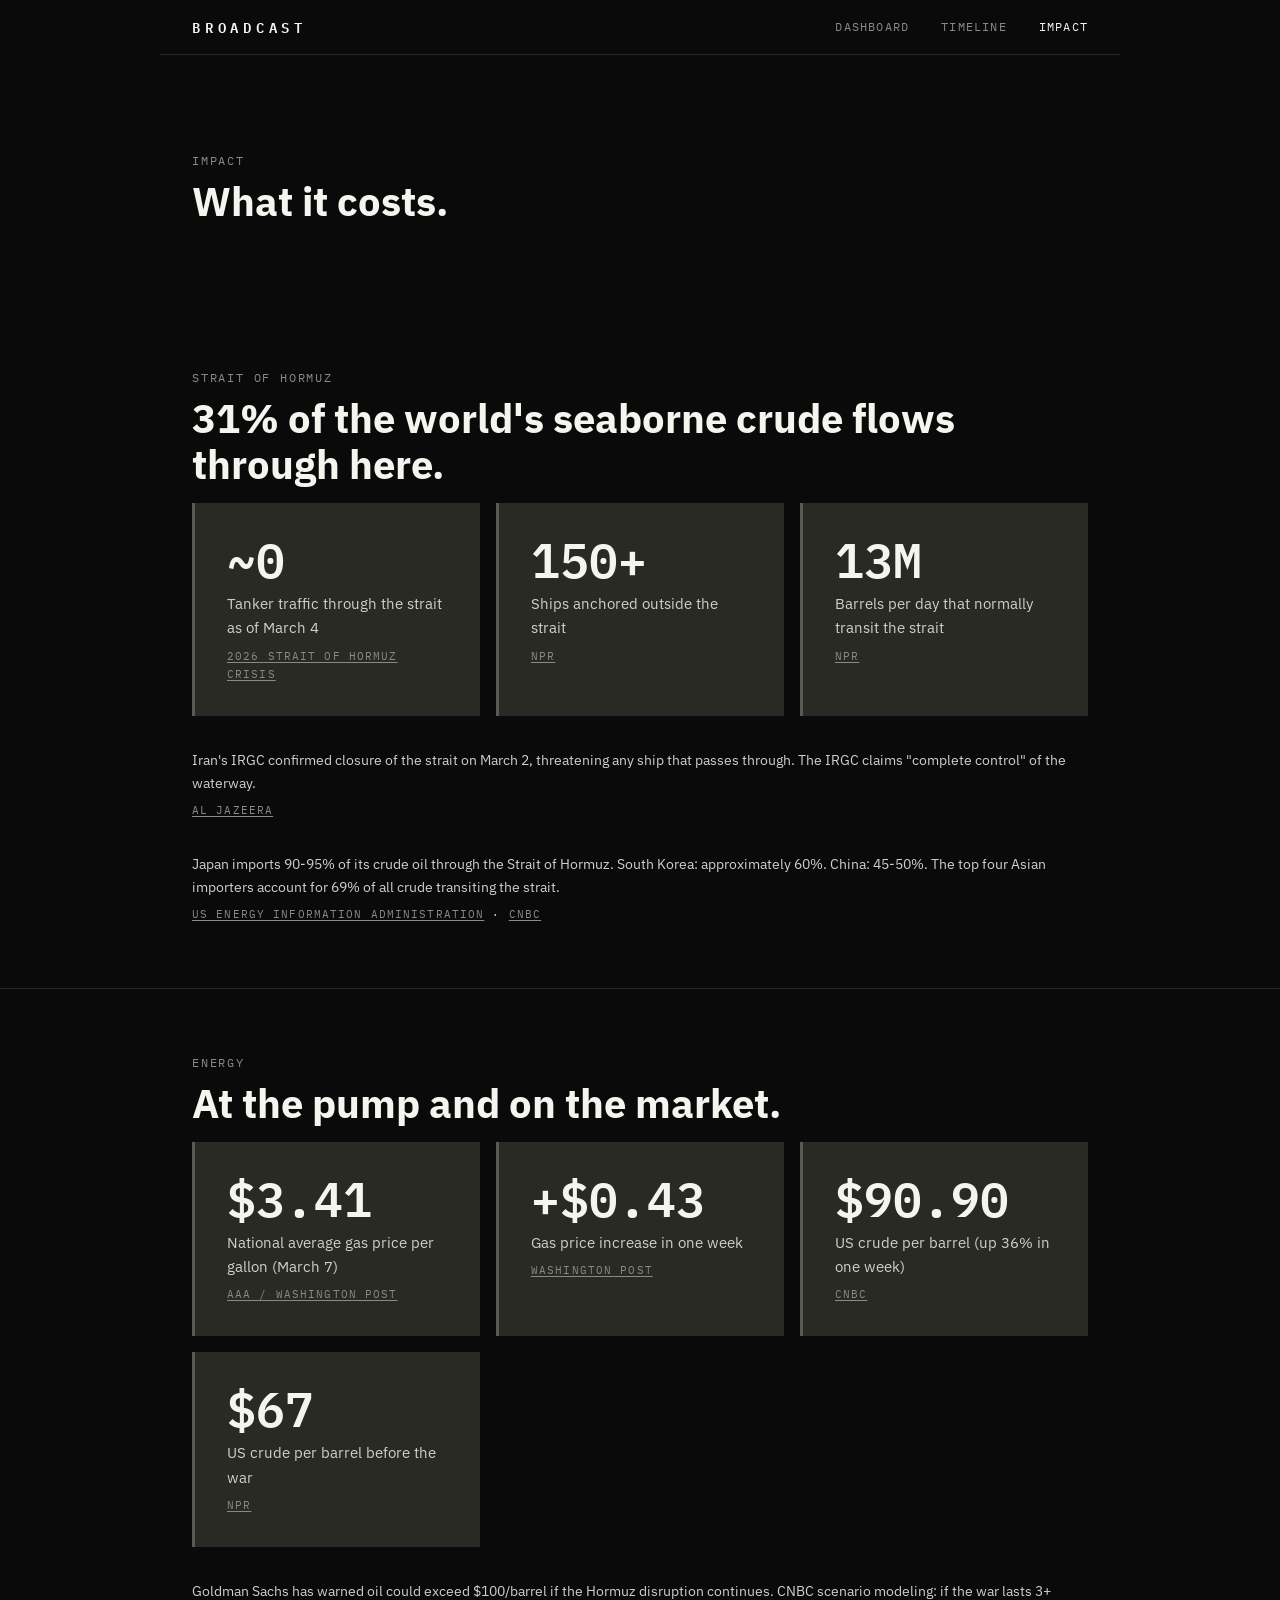
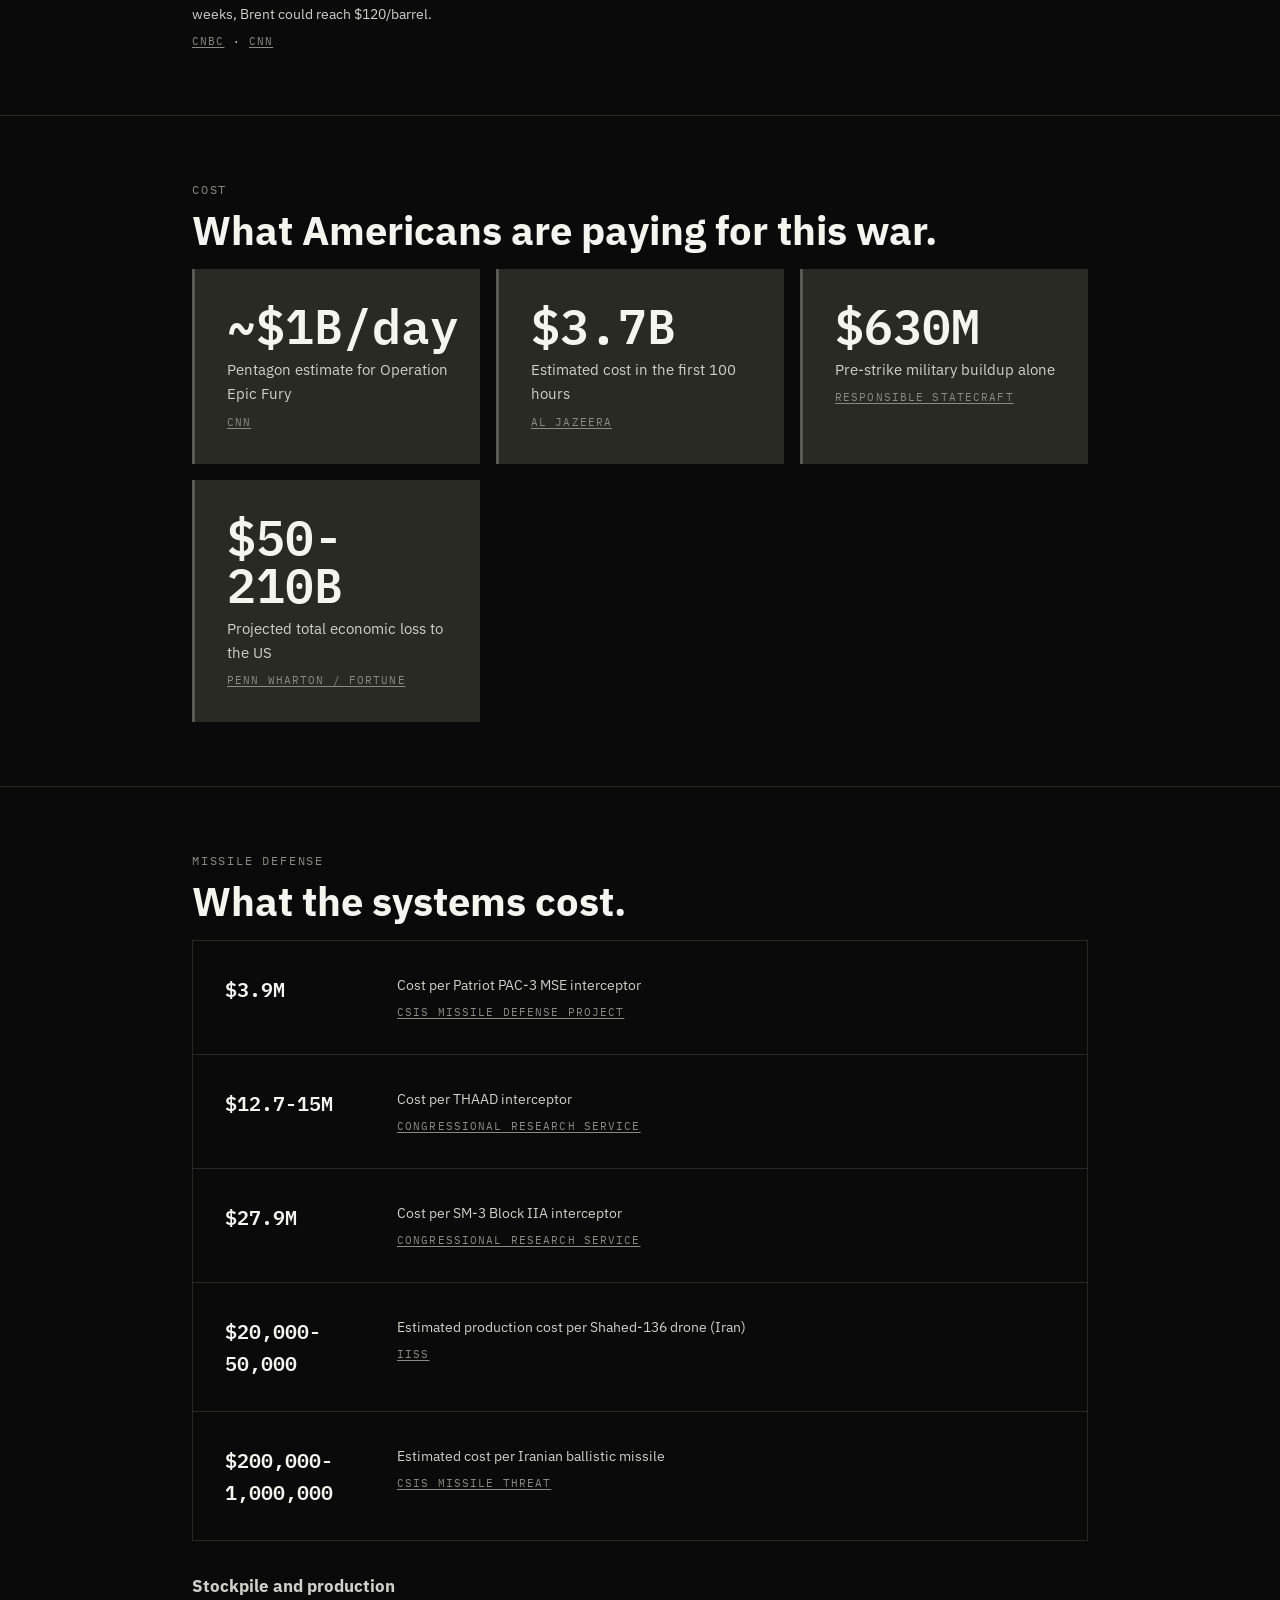
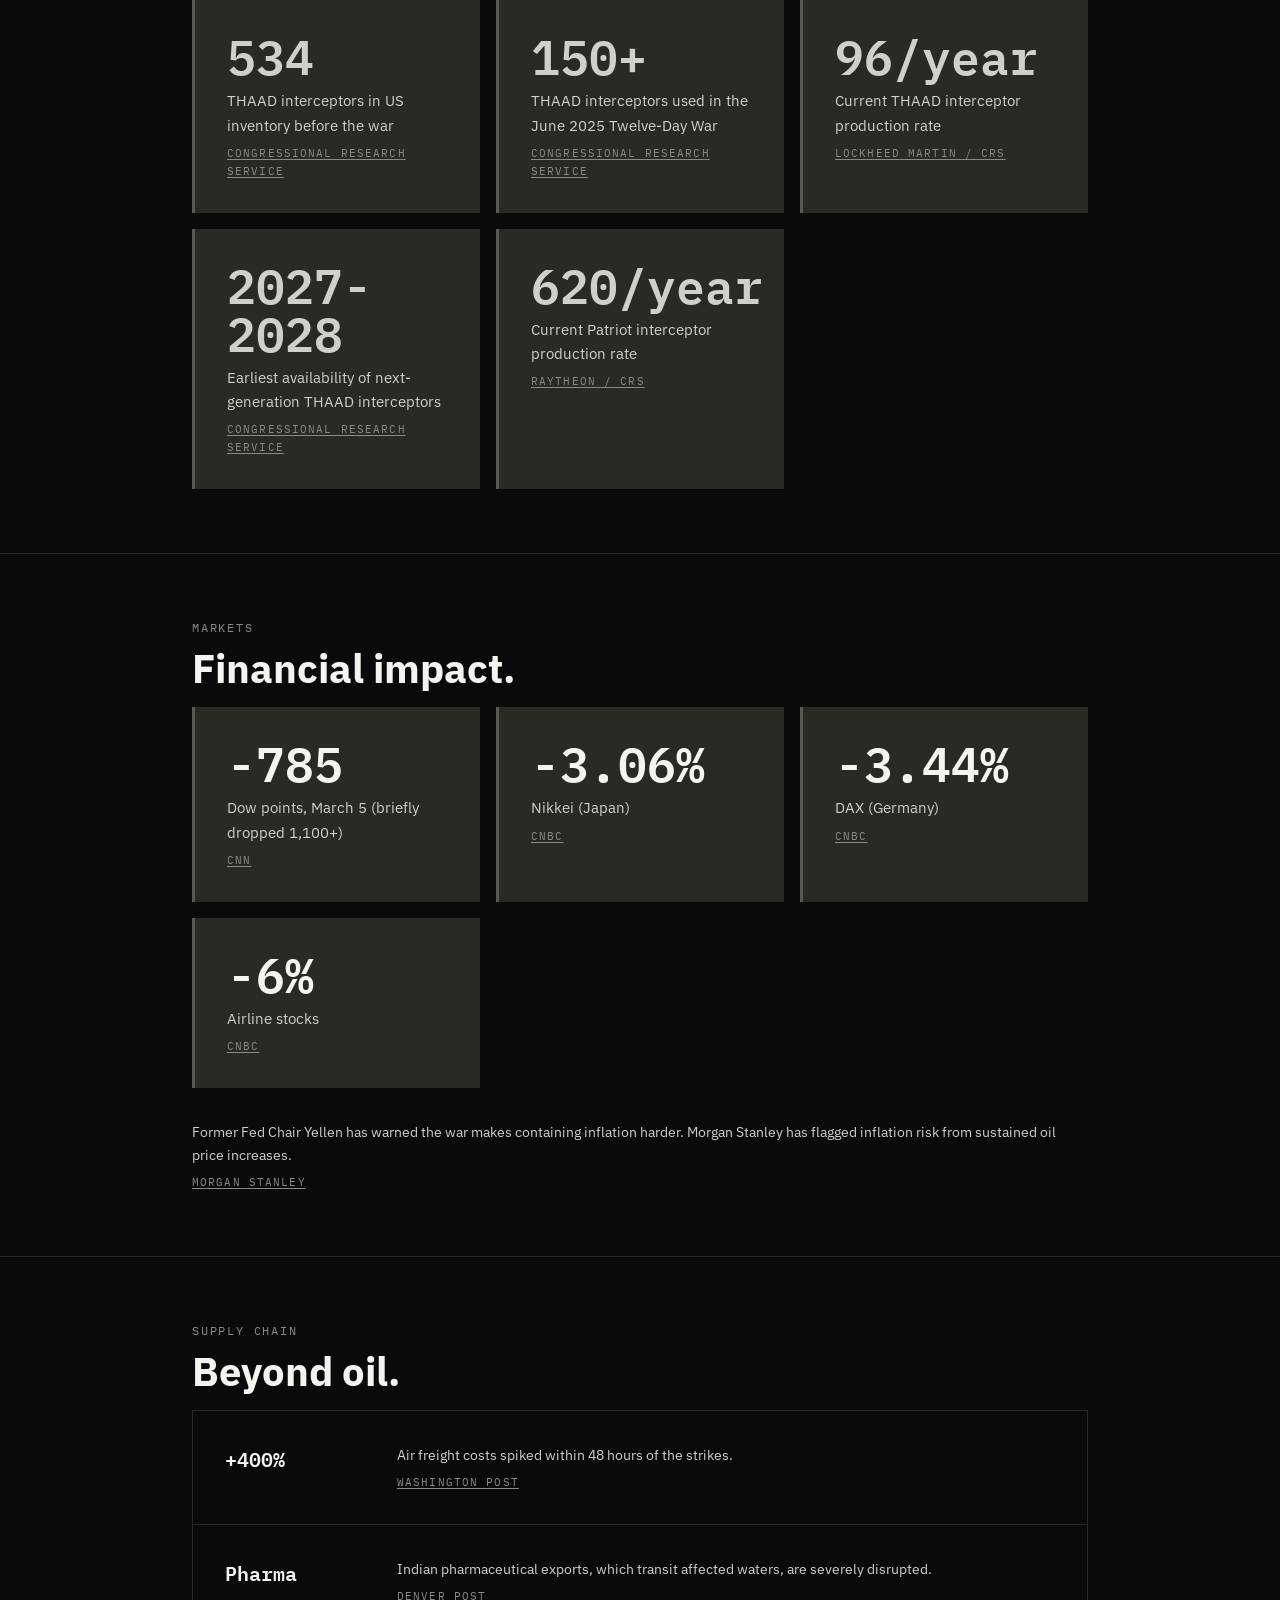
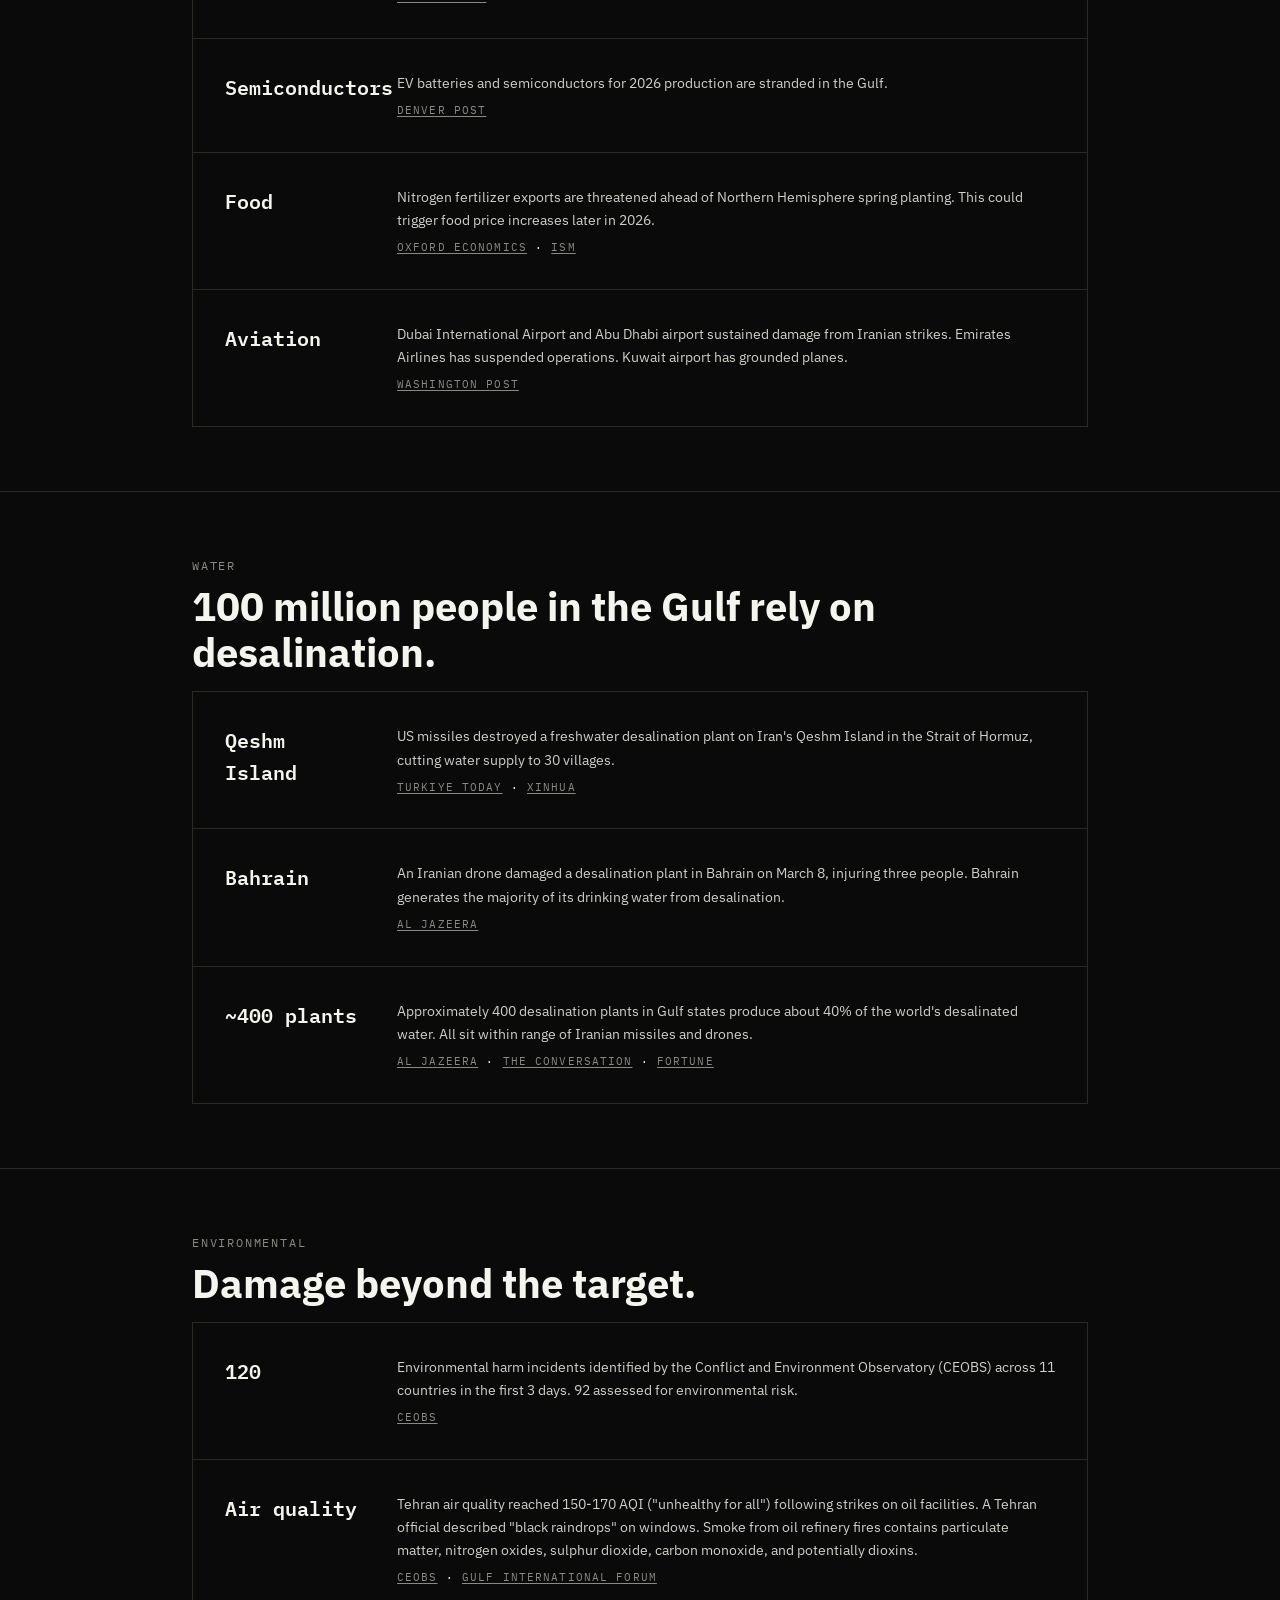
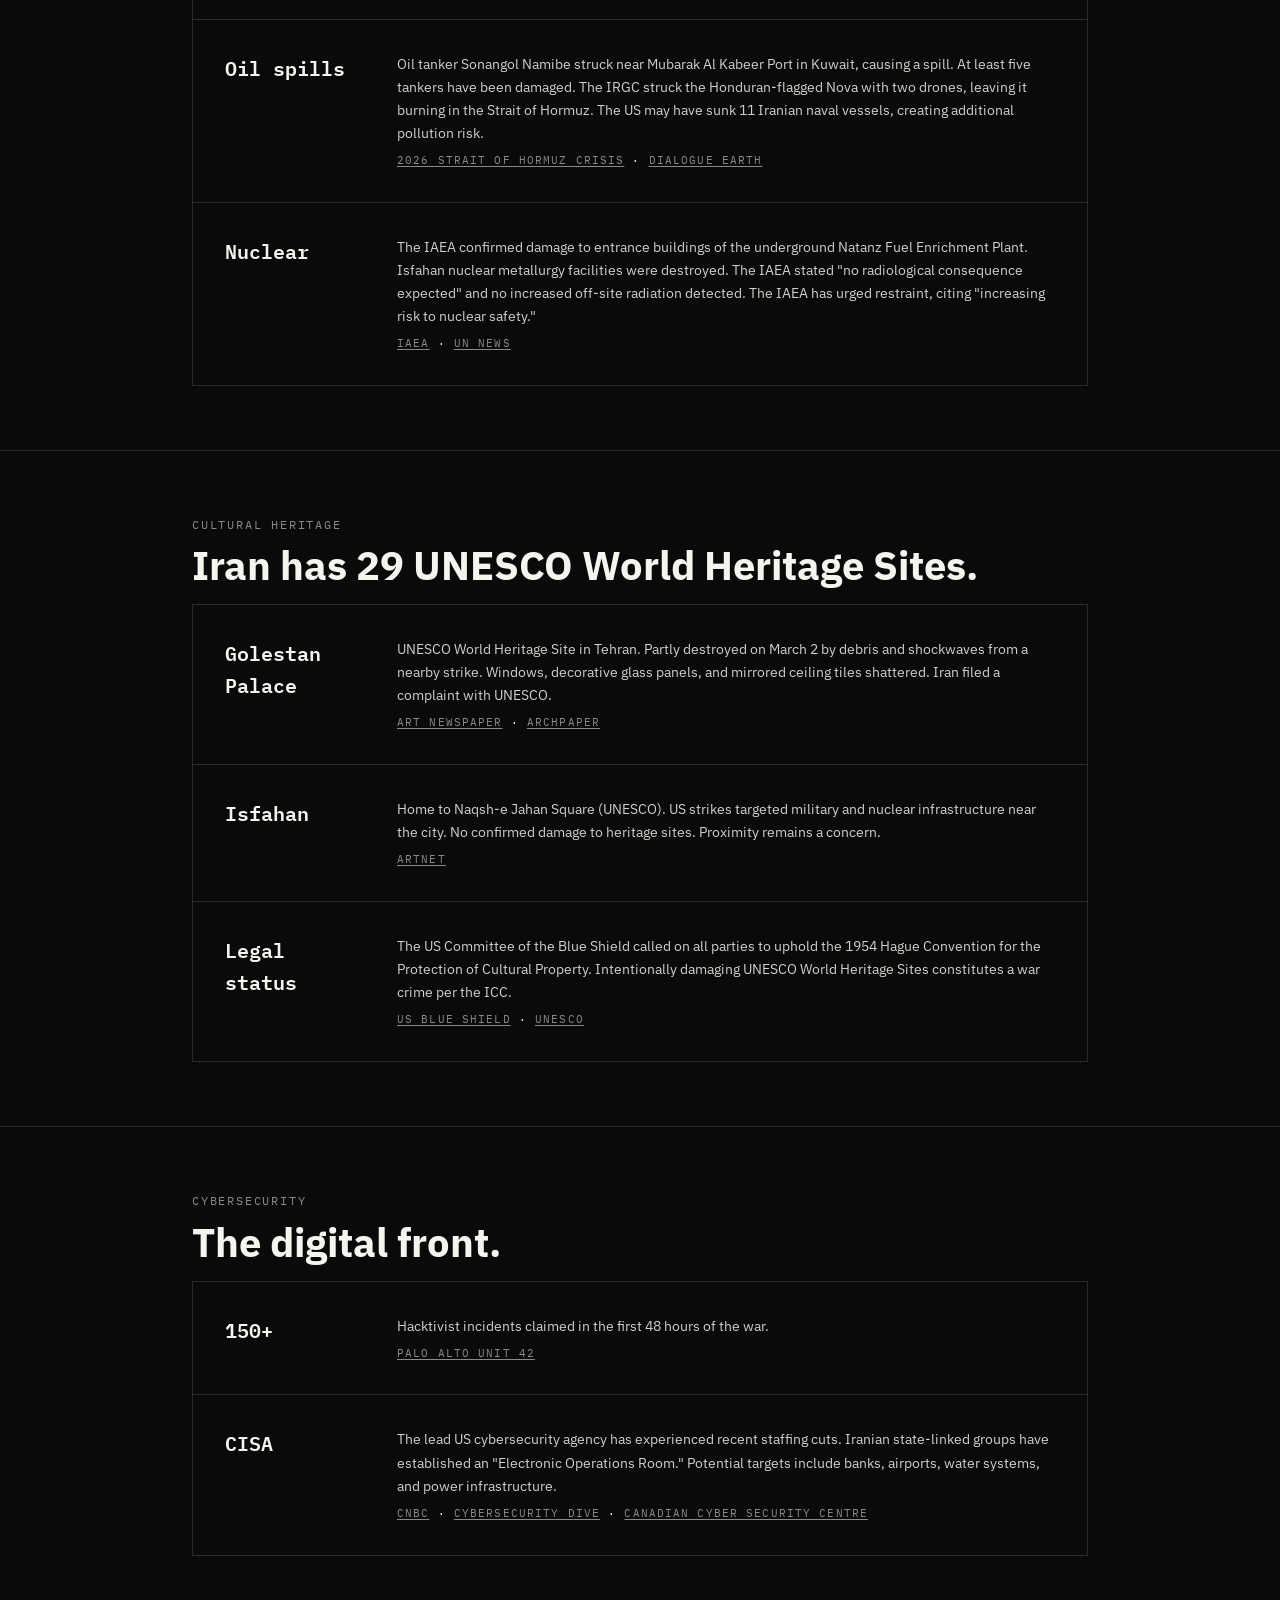
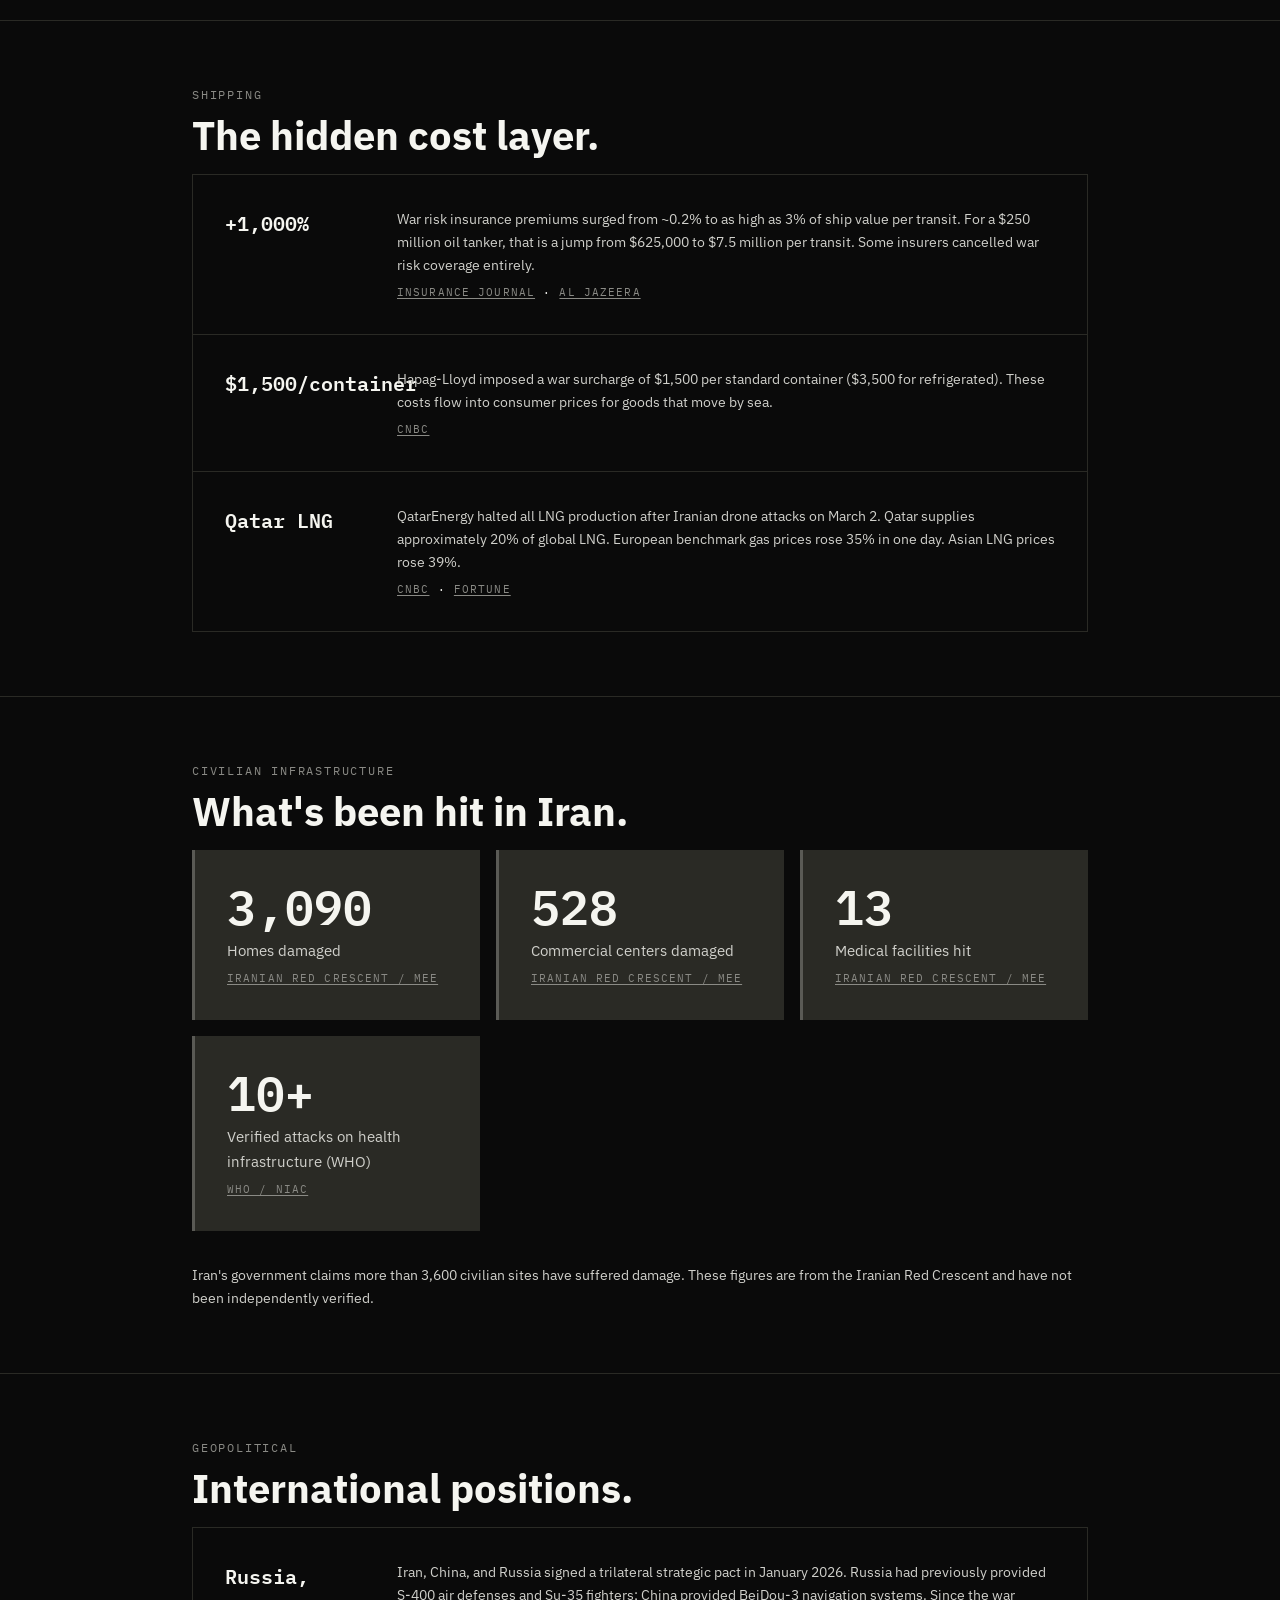
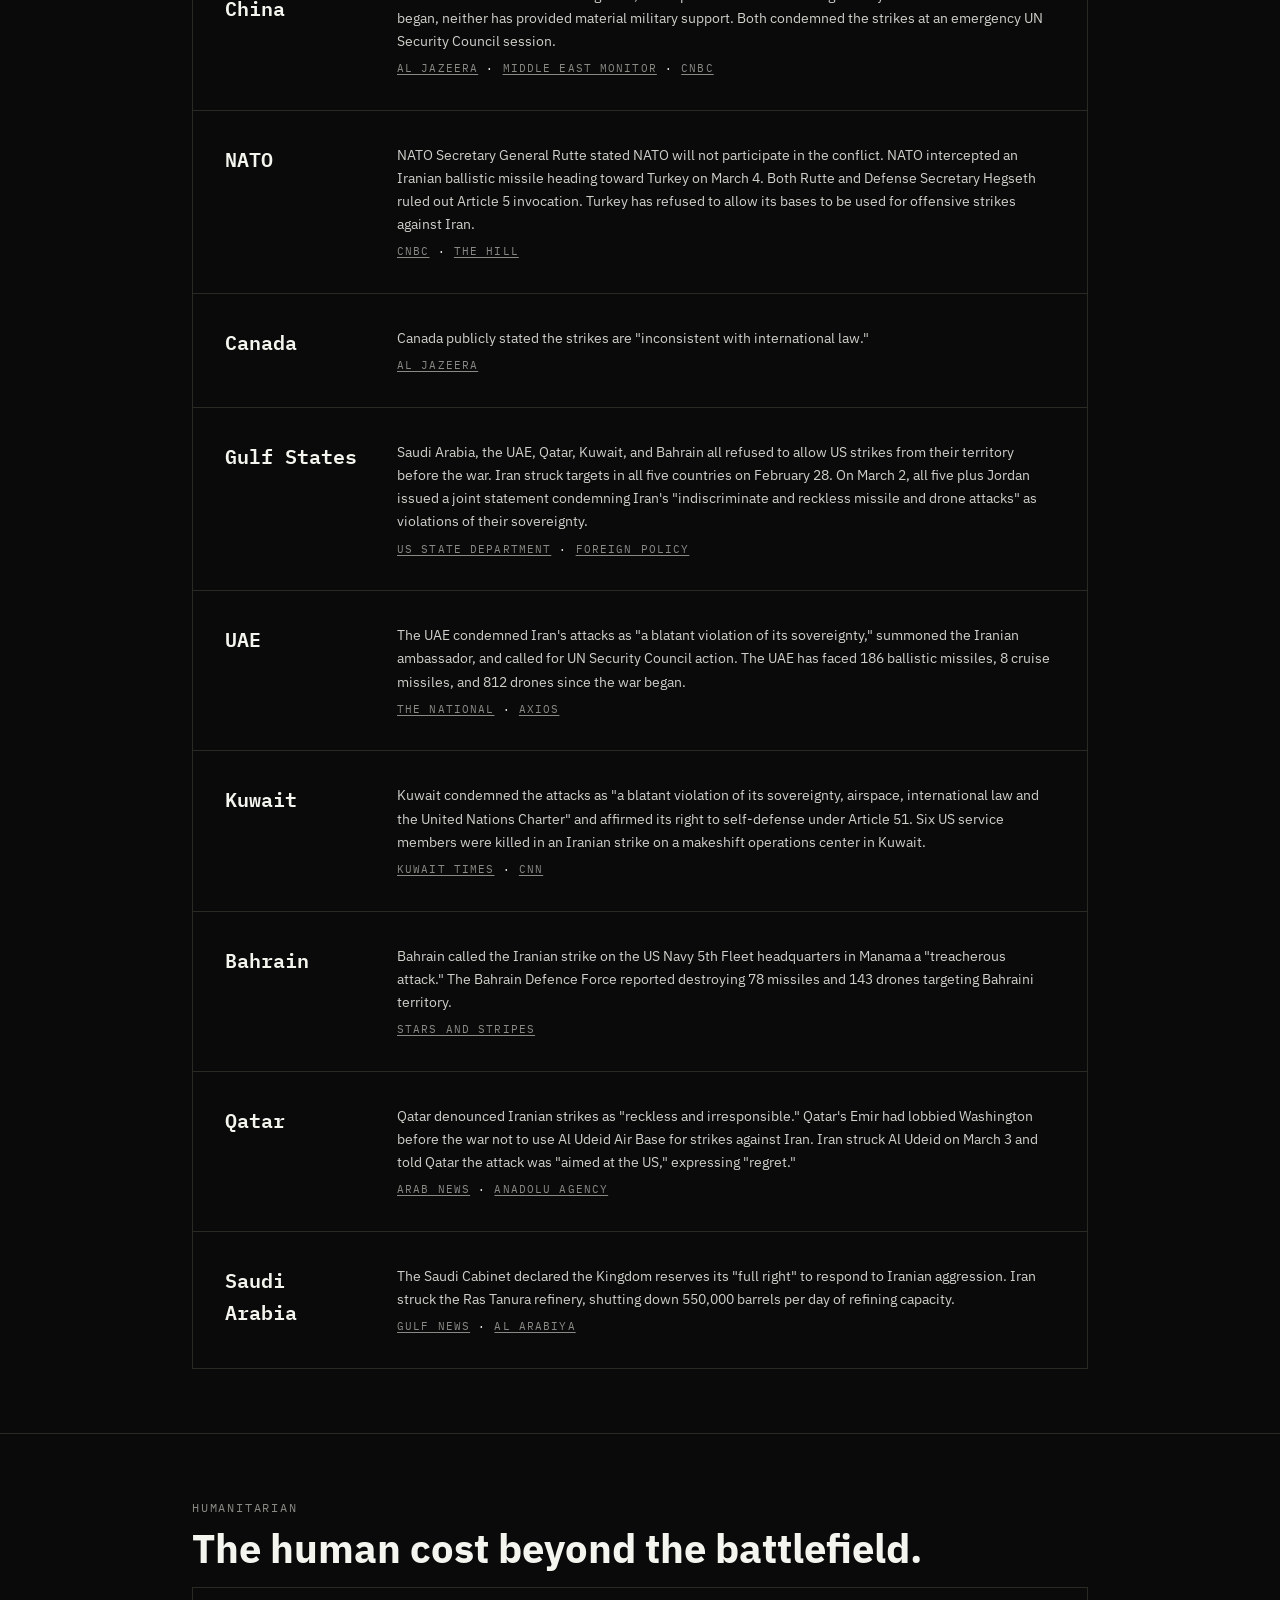
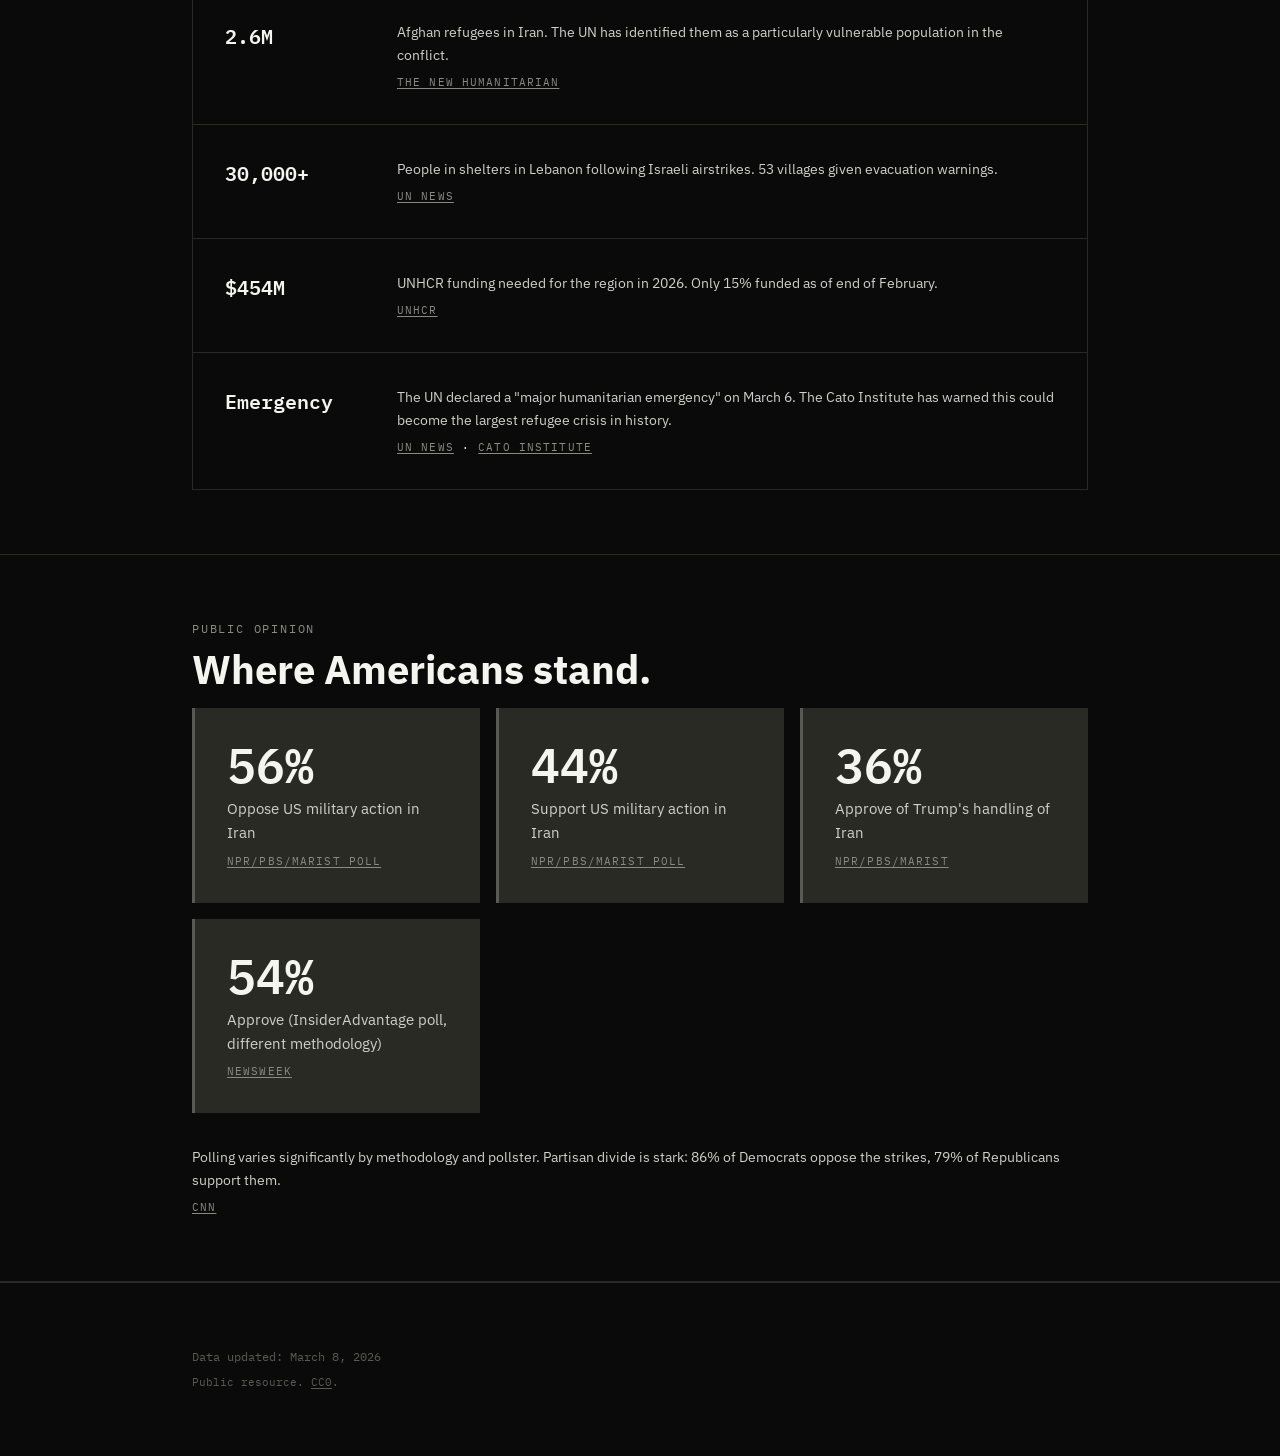
==== impact.html @ 36f92bb6 "Add favicon: white period on black SVG favicon matching the site's brutalist aesthetic.  Co-Authored" ====
<!DOCTYPE html>
<html lang="en">
<head>
  <meta charset="UTF-8">
  <meta name="viewport" content="width=device-width, initial-scale=1.0">
  <title>Broadcast - Impact</title>
  <meta name="description" content="Economic and humanitarian impact of the 2026 Iran war. Oil prices, gas prices, markets, supply chains, cost to taxpayers.">
  <meta property="og:title" content="Broadcast - Impact">
  <meta property="og:description" content="Economic and humanitarian impact of the 2026 Iran war on Americans and the world.">
  <meta property="og:type" content="website">
  <meta property="og:image" content="https://broadcast-mocha.vercel.app/og.png">
  <meta property="og:image:width" content="1200">
  <meta property="og:image:height" content="630">
  <meta name="twitter:card" content="summary_large_image">
  <meta name="twitter:image" content="https://broadcast-mocha.vercel.app/og.png">
  <link rel="icon" href="/favicon.svg" type="image/svg+xml">
  <link rel="preconnect" href="https://fonts.googleapis.com">
  <link rel="preconnect" href="https://fonts.gstatic.com" crossorigin>
  <link href="https://fonts.googleapis.com/css2?family=IBM+Plex+Mono:wght@400;600&family=IBM+Plex+Sans:wght@400;500;600;700&display=swap" rel="stylesheet">
  <link rel="stylesheet" href="style.css">
</head>
<body>

  <nav class="site-nav">
    <a href="/" class="nav-brand">Broadcast</a>
    <div class="nav-links">
      <a href="/">Dashboard</a>
      <a href="/timeline.html">Timeline</a>
      <a href="/impact.html" class="nav-active">Impact</a>
    </div>
  </nav>

  <main>
    <header class="page-header">
      <div class="section-inner">
        <div class="section-label">Impact</div>
        <h1 class="section-title">What it costs.</h1>
      </div>
    </header>

    <!-- STRAIT OF HORMUZ -->
    <section class="impact-section" id="hormuz">
      <div class="section-inner">
        <div class="section-label">Strait of Hormuz</div>
        <h2 class="section-title">31% of the world's seaborne crude flows through here.</h2>

        <div class="stats-grid">
          <div class="stat-card">
            <div class="stat-number" data-bind="hormuz.tankerTraffic.value">~0</div>
            <div class="stat-label" data-bind="hormuz.tankerTraffic.label">Tanker traffic through the strait as of March 4</div>
            <div class="stat-source">
              <a href="https://en.wikipedia.org/wiki/2026_Strait_of_Hormuz_crisis" target="_blank" rel="noopener" data-bind-href="hormuz.tankerTraffic.sourceUrl"><span data-bind="hormuz.tankerTraffic.sourceLabel">2026 Strait of Hormuz crisis</span></a>
            </div>
          </div>
          <div class="stat-card">
            <div class="stat-number" data-bind="hormuz.shipsAnchored.value">150+</div>
            <div class="stat-label" data-bind="hormuz.shipsAnchored.label">Ships anchored outside the strait</div>
            <div class="stat-source">
              <a href="https://www.npr.org/2026/03/04/nx-s1-5736104/iran-war-oil-trump-israel-strait-hormuz-closed-energy-crisis" target="_blank" rel="noopener" data-bind-href="hormuz.shipsAnchored.sourceUrl"><span data-bind="hormuz.shipsAnchored.sourceLabel">NPR</span></a>
            </div>
          </div>
          <div class="stat-card">
            <div class="stat-number" data-bind="hormuz.dailyBarrels.value">13M</div>
            <div class="stat-label" data-bind="hormuz.dailyBarrels.label">Barrels per day that normally transit the strait</div>
            <div class="stat-source">
              <a href="https://www.npr.org/2026/03/04/nx-s1-5736104/iran-war-oil-trump-israel-strait-hormuz-closed-energy-crisis" target="_blank" rel="noopener" data-bind-href="hormuz.dailyBarrels.sourceUrl"><span data-bind="hormuz.dailyBarrels.sourceLabel">NPR</span></a>
            </div>
          </div>
        </div>

        <div class="impact-context">
          <p>Iran's IRGC confirmed closure of the strait on March 2, threatening any ship that passes through. The IRGC claims "complete control" of the waterway.</p>
          <div class="tl-sources">
            <a href="https://www.aljazeera.com/news/2026/3/4/irgc-says-iran-in-complete-control-of-strait-of-hormuz-amid-trump-threats" target="_blank" rel="noopener">Al Jazeera</a>
          </div>
        </div>

        <div class="impact-context">
          <p>Japan imports 90-95% of its crude oil through the Strait of Hormuz. South Korea: approximately 60%. China: 45-50%. The top four Asian importers account for 69% of all crude transiting the strait.</p>
          <div class="tl-sources">
            <a href="https://www.eia.gov/international/analysis/regions-of-interest/Strait_of_Hormuz" target="_blank" rel="noopener">US Energy Information Administration</a> &#183;
            <a href="https://www.cnbc.com/2026/03/06/iran-war-oil-energy-emerging-markets-stocks-south-korea.html" target="_blank" rel="noopener">CNBC</a>
          </div>
        </div>
      </div>
    </section>

    <!-- GAS & OIL -->
    <section class="impact-section" id="energy">
      <div class="section-inner">
        <div class="section-label">Energy</div>
        <h2 class="section-title">At the pump and on the market.</h2>

        <div class="stats-grid">
          <div class="stat-card">
            <div class="stat-number" data-bind="energy.gasPrice.value">$3.41</div>
            <div class="stat-label" data-bind="energy.gasPrice.label">National average gas price per gallon (March 7)</div>
            <div class="stat-source">
              <a href="https://www.washingtonpost.com/business/2026/03/07/gas-prices-increasing-iran-war/" target="_blank" rel="noopener" data-bind-href="energy.gasPrice.sourceUrl"><span data-bind="energy.gasPrice.sourceLabel">AAA / Washington Post</span></a>
            </div>
          </div>
          <div class="stat-card">
            <div class="stat-number" data-bind="energy.gasIncrease.value">+$0.43</div>
            <div class="stat-label" data-bind="energy.gasIncrease.label">Gas price increase in one week</div>
            <div class="stat-source">
              <a href="https://www.washingtonpost.com/business/2026/03/07/gas-prices-increasing-iran-war/" target="_blank" rel="noopener" data-bind-href="energy.gasIncrease.sourceUrl"><span data-bind="energy.gasIncrease.sourceLabel">Washington Post</span></a>
            </div>
          </div>
          <div class="stat-card">
            <div class="stat-number" data-bind="energy.crudePrice.value">$90.90</div>
            <div class="stat-label" data-bind="energy.crudePrice.label">US crude per barrel (up 36% in one week)</div>
            <div class="stat-source">
              <a href="https://www.cnbc.com/2026/03/05/crude-oil-prices-today-iran-war.html" target="_blank" rel="noopener" data-bind-href="energy.crudePrice.sourceUrl"><span data-bind="energy.crudePrice.sourceLabel">CNBC</span></a>
            </div>
          </div>
          <div class="stat-card">
            <div class="stat-number" data-bind="energy.preWarCrude.value">$67</div>
            <div class="stat-label" data-bind="energy.preWarCrude.label">US crude per barrel before the war</div>
            <div class="stat-source">
              <a href="https://www.npr.org/2026/03/02/nx-s1-5732287/iran-war-oil-gasoline-prices" target="_blank" rel="noopener" data-bind-href="energy.preWarCrude.sourceUrl"><span data-bind="energy.preWarCrude.sourceLabel">NPR</span></a>
            </div>
          </div>
        </div>

        <div class="impact-context">
          <p>Goldman Sachs has warned oil could exceed $100/barrel if the Hormuz disruption continues. CNBC scenario modeling: if the war lasts 3+ weeks, Brent could reach $120/barrel.</p>
          <div class="tl-sources">
            <a href="https://www.cnbc.com/2026/03/02/iran-oil-gas-prices-strait-hormuz.html" target="_blank" rel="noopener">CNBC</a> &#183;
            <a href="https://www.cnn.com/2026/03/04/business/american-oil-boom-iran-war-gas-price-spike" target="_blank" rel="noopener">CNN</a>
          </div>
        </div>
      </div>
    </section>

    <!-- COST TO TAXPAYERS -->
    <section class="impact-section" id="cost">
      <div class="section-inner">
        <div class="section-label">Cost</div>
        <h2 class="section-title">What Americans are paying for this war.</h2>

        <div class="stats-grid">
          <div class="stat-card">
            <div class="stat-number" data-bind="cost.dailyCost.value">~$1B/day</div>
            <div class="stat-label" data-bind="cost.dailyCost.label">Pentagon estimate for Operation Epic Fury</div>
            <div class="stat-source">
              <a href="https://www.cnn.com/2026/03/06/politics/us-war-iran-cost" target="_blank" rel="noopener" data-bind-href="cost.dailyCost.sourceUrl"><span data-bind="cost.dailyCost.sourceLabel">CNN</span></a>
            </div>
          </div>
          <div class="stat-card">
            <div class="stat-number" data-bind="cost.first100Hours.value">$3.7B</div>
            <div class="stat-label" data-bind="cost.first100Hours.label">Estimated cost in the first 100 hours</div>
            <div class="stat-source">
              <a href="https://www.aljazeera.com/news/2026/3/6/cost-to-us-for-war-on-iran-is-3-7bn-in-first-100-hours-says-think-tank" target="_blank" rel="noopener" data-bind-href="cost.first100Hours.sourceUrl"><span data-bind="cost.first100Hours.sourceLabel">Al Jazeera</span></a>
            </div>
          </div>
          <div class="stat-card">
            <div class="stat-number" data-bind="cost.buildup.value">$630M</div>
            <div class="stat-label" data-bind="cost.buildup.label">Pre-strike military buildup alone</div>
            <div class="stat-source">
              <a href="https://responsiblestatecraft.org/iran-war-costs/" target="_blank" rel="noopener" data-bind-href="cost.buildup.sourceUrl"><span data-bind="cost.buildup.sourceLabel">Responsible Statecraft</span></a>
            </div>
          </div>
          <div class="stat-card">
            <div class="stat-number" data-bind="cost.projectedTotal.value">$50-210B</div>
            <div class="stat-label" data-bind="cost.projectedTotal.label">Projected total economic loss to the US</div>
            <div class="stat-source">
              <a href="https://fortune.com/2026/03/02/how-much-trump-iran-war-operation-epic-fury-cost-taxpayers/" target="_blank" rel="noopener" data-bind-href="cost.projectedTotal.sourceUrl"><span data-bind="cost.projectedTotal.sourceLabel">Penn Wharton / Fortune</span></a>
            </div>
          </div>
        </div>
      </div>
    </section>

    <!-- MISSILE DEFENSE -->
    <section class="impact-section" id="defense">
      <div class="section-inner">
        <div class="section-label">Missile Defense</div>
        <h2 class="section-title">What the systems cost.</h2>

        <div class="impact-list">
          <div class="impact-item">
            <div class="impact-stat" data-bind="defense.patriot.value">$3.9M</div>
            <div class="impact-detail">
              <p data-bind="defense.patriot.label">Cost per Patriot PAC-3 MSE interceptor</p>
              <div class="tl-sources">
                <a href="https://missilethreat.csis.org/system/patriot/" target="_blank" rel="noopener" data-bind-href="defense.patriot.sourceUrl"><span data-bind="defense.patriot.sourceLabel">CSIS Missile Defense Project</span></a>
              </div>
            </div>
          </div>
          <div class="impact-item">
            <div class="impact-stat" data-bind="defense.thaad.value">$12.7-15M</div>
            <div class="impact-detail">
              <p data-bind="defense.thaad.label">Cost per THAAD interceptor</p>
              <div class="tl-sources">
                <a href="https://crsreports.congress.gov/product/pdf/IF/IF11369" target="_blank" rel="noopener" data-bind-href="defense.thaad.sourceUrl"><span data-bind="defense.thaad.sourceLabel">Congressional Research Service</span></a>
              </div>
            </div>
          </div>
          <div class="impact-item">
            <div class="impact-stat" data-bind="defense.sm3.value">$27.9M</div>
            <div class="impact-detail">
              <p data-bind="defense.sm3.label">Cost per SM-3 Block IIA interceptor</p>
              <div class="tl-sources">
                <a href="https://crsreports.congress.gov/product/pdf/IF/IF11369" target="_blank" rel="noopener" data-bind-href="defense.sm3.sourceUrl"><span data-bind="defense.sm3.sourceLabel">Congressional Research Service</span></a>
              </div>
            </div>
          </div>
          <div class="impact-item">
            <div class="impact-stat" data-bind="defense.shahed.value">$20,000-50,000</div>
            <div class="impact-detail">
              <p data-bind="defense.shahed.label">Estimated production cost per Shahed-136 drone (Iran)</p>
              <div class="tl-sources">
                <a href="https://www.iiss.org/research-paper/2023/10/irans-drone-arsenal/" target="_blank" rel="noopener" data-bind-href="defense.shahed.sourceUrl"><span data-bind="defense.shahed.sourceLabel">IISS</span></a>
              </div>
            </div>
          </div>
          <div class="impact-item">
            <div class="impact-stat" data-bind="defense.iranBallistic.value">$200,000-1,000,000</div>
            <div class="impact-detail">
              <p data-bind="defense.iranBallistic.label">Estimated cost per Iranian ballistic missile</p>
              <div class="tl-sources">
                <a href="https://missilethreat.csis.org/country/iran/" target="_blank" rel="noopener" data-bind-href="defense.iranBallistic.sourceUrl"><span data-bind="defense.iranBallistic.sourceLabel">CSIS Missile Threat</span></a>
              </div>
            </div>
          </div>
        </div>

        <div class="impact-context">
          <h3 class="impact-subhead">Stockpile and production</h3>
          <div class="stats-grid">
            <div class="stat-card">
              <div class="stat-number" data-bind="defense.thaadStockpile.value">534</div>
              <div class="stat-label" data-bind="defense.thaadStockpile.label">THAAD interceptors in US inventory before the war</div>
              <div class="stat-source">
                <a href="https://crsreports.congress.gov/product/pdf/IF/IF11369" target="_blank" rel="noopener" data-bind-href="defense.thaadStockpile.sourceUrl"><span data-bind="defense.thaadStockpile.sourceLabel">Congressional Research Service</span></a>
              </div>
            </div>
            <div class="stat-card">
              <div class="stat-number" data-bind="defense.thaadUsed.value">150+</div>
              <div class="stat-label" data-bind="defense.thaadUsed.label">THAAD interceptors used in the June 2025 Twelve-Day War</div>
              <div class="stat-source">
                <a href="https://crsreports.congress.gov/product/pdf/IF/IF11369" target="_blank" rel="noopener" data-bind-href="defense.thaadUsed.sourceUrl"><span data-bind="defense.thaadUsed.sourceLabel">Congressional Research Service</span></a>
              </div>
            </div>
            <div class="stat-card">
              <div class="stat-number" data-bind="defense.thaadProduction.value">96/year</div>
              <div class="stat-label" data-bind="defense.thaadProduction.label">Current THAAD interceptor production rate</div>
              <div class="stat-source">
                <a href="https://crsreports.congress.gov/product/pdf/IF/IF11369" target="_blank" rel="noopener" data-bind-href="defense.thaadProduction.sourceUrl"><span data-bind="defense.thaadProduction.sourceLabel">Lockheed Martin / CRS</span></a>
              </div>
            </div>
            <div class="stat-card">
              <div class="stat-number" data-bind="defense.thaadReplacement.value">2027-2028</div>
              <div class="stat-label" data-bind="defense.thaadReplacement.label">Earliest availability of next-generation THAAD interceptors</div>
              <div class="stat-source">
                <a href="https://crsreports.congress.gov/product/pdf/IF/IF11369" target="_blank" rel="noopener" data-bind-href="defense.thaadReplacement.sourceUrl"><span data-bind="defense.thaadReplacement.sourceLabel">Congressional Research Service</span></a>
              </div>
            </div>
            <div class="stat-card">
              <div class="stat-number" data-bind="defense.patriotProduction.value">620/year</div>
              <div class="stat-label" data-bind="defense.patriotProduction.label">Current Patriot interceptor production rate</div>
              <div class="stat-source">
                <a href="https://crsreports.congress.gov/product/pdf/RL/RL33745" target="_blank" rel="noopener" data-bind-href="defense.patriotProduction.sourceUrl"><span data-bind="defense.patriotProduction.sourceLabel">Raytheon / CRS</span></a>
              </div>
            </div>
          </div>
        </div>
      </div>
    </section>

    <!-- MARKETS -->
    <section class="impact-section" id="markets">
      <div class="section-inner">
        <div class="section-label">Markets</div>
        <h2 class="section-title">Financial impact.</h2>

        <div class="stats-grid">
          <div class="stat-card">
            <div class="stat-number" data-bind="markets.dow.value">-785</div>
            <div class="stat-label" data-bind="markets.dow.label">Dow points, March 5 (briefly dropped 1,100+)</div>
            <div class="stat-source">
              <a href="https://www.cnn.com/2026/03/05/investing/us-stocks-oil-iran" target="_blank" rel="noopener" data-bind-href="markets.dow.sourceUrl"><span data-bind="markets.dow.sourceLabel">CNN</span></a>
            </div>
          </div>
          <div class="stat-card">
            <div class="stat-number" data-bind="markets.nikkei.value">-3.06%</div>
            <div class="stat-label" data-bind="markets.nikkei.label">Nikkei (Japan)</div>
            <div class="stat-source">
              <a href="https://www.cnbc.com/2026/03/04/iran-war-historical-stock-market-patterns.html" target="_blank" rel="noopener" data-bind-href="markets.nikkei.sourceUrl"><span data-bind="markets.nikkei.sourceLabel">CNBC</span></a>
            </div>
          </div>
          <div class="stat-card">
            <div class="stat-number" data-bind="markets.dax.value">-3.44%</div>
            <div class="stat-label" data-bind="markets.dax.label">DAX (Germany)</div>
            <div class="stat-source">
              <a href="https://www.cnbc.com/2026/03/04/iran-war-historical-stock-market-patterns.html" target="_blank" rel="noopener" data-bind-href="markets.dax.sourceUrl"><span data-bind="markets.dax.sourceLabel">CNBC</span></a>
            </div>
          </div>
          <div class="stat-card">
            <div class="stat-number" data-bind="markets.airlines.value">-6%</div>
            <div class="stat-label" data-bind="markets.airlines.label">Airline stocks</div>
            <div class="stat-source">
              <a href="https://www.cnbc.com/2026/03/06/iran-war-oil-energy-emerging-markets-stocks-south-korea.html" target="_blank" rel="noopener" data-bind-href="markets.airlines.sourceUrl"><span data-bind="markets.airlines.sourceLabel">CNBC</span></a>
            </div>
          </div>
        </div>

        <div class="impact-context">
          <p>Former Fed Chair Yellen has warned the war makes containing inflation harder. Morgan Stanley has flagged inflation risk from sustained oil price increases.</p>
          <div class="tl-sources">
            <a href="https://www.morganstanley.com/insights/articles/iran-war-oil-inflation-stock-market-2026" target="_blank" rel="noopener">Morgan Stanley</a>
          </div>
        </div>
      </div>
    </section>

    <!-- SUPPLY CHAIN -->
    <section class="impact-section" id="supply">
      <div class="section-inner">
        <div class="section-label">Supply Chain</div>
        <h2 class="section-title">Beyond oil.</h2>

        <div class="impact-list">
          <div class="impact-item">
            <div class="impact-stat">+400%</div>
            <div class="impact-detail">
              <p>Air freight costs spiked within 48 hours of the strikes.</p>
              <div class="tl-sources">
                <a href="https://www.washingtonpost.com/business/2026/03/08/iran-war-economy-air-freight/" target="_blank" rel="noopener">Washington Post</a>
              </div>
            </div>
          </div>
          <div class="impact-item">
            <div class="impact-stat">Pharma</div>
            <div class="impact-detail">
              <p>Indian pharmaceutical exports, which transit affected waters, are severely disrupted.</p>
              <div class="tl-sources">
                <a href="https://www.denverpost.com/2026/03/04/supply-chain-iran-war/" target="_blank" rel="noopener">Denver Post</a>
              </div>
            </div>
          </div>
          <div class="impact-item">
            <div class="impact-stat">Semiconductors</div>
            <div class="impact-detail">
              <p>EV batteries and semiconductors for 2026 production are stranded in the Gulf.</p>
              <div class="tl-sources">
                <a href="https://www.denverpost.com/2026/03/04/supply-chain-iran-war/" target="_blank" rel="noopener">Denver Post</a>
              </div>
            </div>
          </div>
          <div class="impact-item">
            <div class="impact-stat">Food</div>
            <div class="impact-detail">
              <p>Nitrogen fertilizer exports are threatened ahead of Northern Hemisphere spring planting. This could trigger food price increases later in 2026.</p>
              <div class="tl-sources">
                <a href="https://www.oxfordeconomics.com/iran-conflict-us-israel-iran-war-2026/" target="_blank" rel="noopener">Oxford Economics</a> &#183;
                <a href="https://www.ismworld.org/supply-management-news-and-reports/news-publications/inside-supply-management-magazine/blog/2026/2026-03/the-impacts-of-the-iran-attack-on-supply-chains-and-global-business/" target="_blank" rel="noopener">ISM</a>
              </div>
            </div>
          </div>
          <div class="impact-item">
            <div class="impact-stat">Aviation</div>
            <div class="impact-detail">
              <p>Dubai International Airport and Abu Dhabi airport sustained damage from Iranian strikes. Emirates Airlines has suspended operations. Kuwait airport has grounded planes.</p>
              <div class="tl-sources">
                <a href="https://www.washingtonpost.com/business/2026/03/08/iran-war-economy-air-freight/" target="_blank" rel="noopener">Washington Post</a>
              </div>
            </div>
          </div>
        </div>
      </div>
    </section>

    <!-- WATER -->
    <section class="impact-section" id="water">
      <div class="section-inner">
        <div class="section-label">Water</div>
        <h2 class="section-title">100 million people in the Gulf rely on desalination.</h2>

        <div class="impact-list">
          <div class="impact-item">
            <div class="impact-stat">Qeshm Island</div>
            <div class="impact-detail">
              <p>US missiles destroyed a freshwater desalination plant on Iran's Qeshm Island in the Strait of Hormuz, cutting water supply to 30 villages.</p>
              <div class="tl-sources">
                <a href="https://www.turkiyetoday.com/region/iran-condemns-us-attack-on-iranian-desalination-plant-issues-a-veiled-threat-3215797" target="_blank" rel="noopener">Turkiye Today</a> &#183;
                <a href="https://english.news.cn/20260308/f25e1a4841cc441981d3bd296106379e/c.html" target="_blank" rel="noopener">Xinhua</a>
              </div>
            </div>
          </div>
          <div class="impact-item">
            <div class="impact-stat">Bahrain</div>
            <div class="impact-detail">
              <p>An Iranian drone damaged a desalination plant in Bahrain on March 8, injuring three people. Bahrain generates the majority of its drinking water from desalination.</p>
              <div class="tl-sources">
                <a href="https://www.aljazeera.com/news/2026/3/8/bahrain-says-water-desalination-plant-damaged-in-iranian-drone-attack" target="_blank" rel="noopener">Al Jazeera</a>
              </div>
            </div>
          </div>
          <div class="impact-item">
            <div class="impact-stat">~400 plants</div>
            <div class="impact-detail">
              <p>Approximately 400 desalination plants in Gulf states produce about 40% of the world's desalinated water. All sit within range of Iranian missiles and drones.</p>
              <div class="tl-sources">
                <a href="https://www.aljazeera.com/news/2026/3/8/how-targeting-of-desalination-plants-could-disrupt-water-supply-in-the-gulf" target="_blank" rel="noopener">Al Jazeera</a> &#183;
                <a href="https://theconversation.com/persian-gulf-desalination-plants-could-become-military-targets-in-regional-war-277597" target="_blank" rel="noopener">The Conversation</a> &#183;
                <a href="https://fortune.com/2026/03/05/iran-war-its-not-the-oil-its-the-water/" target="_blank" rel="noopener">Fortune</a>
              </div>
            </div>
          </div>
        </div>
      </div>
    </section>

    <!-- ENVIRONMENTAL -->
    <section class="impact-section" id="environment">
      <div class="section-inner">
        <div class="section-label">Environmental</div>
        <h2 class="section-title">Damage beyond the target.</h2>

        <div class="impact-list">
          <div class="impact-item">
            <div class="impact-stat">120</div>
            <div class="impact-detail">
              <p>Environmental harm incidents identified by the Conflict and Environment Observatory (CEOBS) across 11 countries in the first 3 days. 92 assessed for environmental risk.</p>
              <div class="tl-sources">
                <a href="https://ceobs.org/three-days-of-operation-epic-fury-rapid-overview-of-environmental-harm-in-iran-and-the-region/" target="_blank" rel="noopener">CEOBS</a>
              </div>
            </div>
          </div>
          <div class="impact-item">
            <div class="impact-stat">Air quality</div>
            <div class="impact-detail">
              <p>Tehran air quality reached 150-170 AQI ("unhealthy for all") following strikes on oil facilities. A Tehran official described "black raindrops" on windows. Smoke from oil refinery fires contains particulate matter, nitrogen oxides, sulphur dioxide, carbon monoxide, and potentially dioxins.</p>
              <div class="tl-sources">
                <a href="https://ceobs.org/the-emerging-environmental-consequences-of-the-israel-iran-war/" target="_blank" rel="noopener">CEOBS</a> &#183;
                <a href="https://gulfif.org/after-the-silence-iran-confronts-the-environmental-fallout-of-war/" target="_blank" rel="noopener">Gulf International Forum</a>
              </div>
            </div>
          </div>
          <div class="impact-item">
            <div class="impact-stat">Oil spills</div>
            <div class="impact-detail">
              <p>Oil tanker Sonangol Namibe struck near Mubarak Al Kabeer Port in Kuwait, causing a spill. At least five tankers have been damaged. The IRGC struck the Honduran-flagged Nova with two drones, leaving it burning in the Strait of Hormuz. The US may have sunk 11 Iranian naval vessels, creating additional pollution risk.</p>
              <div class="tl-sources">
                <a href="https://en.wikipedia.org/wiki/2026_Strait_of_Hormuz_crisis" target="_blank" rel="noopener">2026 Strait of Hormuz crisis</a> &#183;
                <a href="https://dialogue.earth/en/nature/as-the-gulf-conflict-widens-so-does-its-environmental-footprint/" target="_blank" rel="noopener">Dialogue Earth</a>
              </div>
            </div>
          </div>
          <div class="impact-item">
            <div class="impact-stat">Nuclear</div>
            <div class="impact-detail">
              <p>The IAEA confirmed damage to entrance buildings of the underground Natanz Fuel Enrichment Plant. Isfahan nuclear metallurgy facilities were destroyed. The IAEA stated "no radiological consequence expected" and no increased off-site radiation detected. The IAEA has urged restraint, citing "increasing risk to nuclear safety."</p>
              <div class="tl-sources">
                <a href="https://www.iaea.org/newscenter/pressreleases/update-on-developments-in-iran-6" target="_blank" rel="noopener">IAEA</a> &#183;
                <a href="https://news.un.org/en/story/2026/03/1167064" target="_blank" rel="noopener">UN News</a>
              </div>
            </div>
          </div>
        </div>
      </div>
    </section>

    <!-- CULTURAL HERITAGE -->
    <section class="impact-section" id="heritage">
      <div class="section-inner">
        <div class="section-label">Cultural Heritage</div>
        <h2 class="section-title">Iran has 29 UNESCO World Heritage Sites.</h2>

        <div class="impact-list">
          <div class="impact-item">
            <div class="impact-stat">Golestan Palace</div>
            <div class="impact-detail">
              <p>UNESCO World Heritage Site in Tehran. Partly destroyed on March 2 by debris and shockwaves from a nearby strike. Windows, decorative glass panels, and mirrored ceiling tiles shattered. Iran filed a complaint with UNESCO.</p>
              <div class="tl-sources">
                <a href="https://www.theartnewspaper.com/2026/03/03/us-israeli-strikes-damage-unesco-listed-golestan-palace-tehran" target="_blank" rel="noopener">Art Newspaper</a> &#183;
                <a href="https://www.archpaper.com/2026/03/golestan-palace-damaged/" target="_blank" rel="noopener">Archpaper</a>
              </div>
            </div>
          </div>
          <div class="impact-item">
            <div class="impact-stat">Isfahan</div>
            <div class="impact-detail">
              <p>Home to Naqsh-e Jahan Square (UNESCO). US strikes targeted military and nuclear infrastructure near the city. No confirmed damage to heritage sites. Proximity remains a concern.</p>
              <div class="tl-sources">
                <a href="https://news.artnet.com/art-world/israeli-us-strikes-iran-jeopardize-cultural-heritage-2660032" target="_blank" rel="noopener">Artnet</a>
              </div>
            </div>
          </div>
          <div class="impact-item">
            <div class="impact-stat">Legal status</div>
            <div class="impact-detail">
              <p>The US Committee of the Blue Shield called on all parties to uphold the 1954 Hague Convention for the Protection of Cultural Property. Intentionally damaging UNESCO World Heritage Sites constitutes a war crime per the ICC.</p>
              <div class="tl-sources">
                <a href="https://uscbs.org/statement-iran-conflict-cultural-heritage-march-2026/" target="_blank" rel="noopener">US Blue Shield</a> &#183;
                <a href="https://www.unesco.org/en/articles/unesco-expresses-concern-over-protection-cultural-heritage-sites-amidst-escalating-violence-middle" target="_blank" rel="noopener">UNESCO</a>
              </div>
            </div>
          </div>
        </div>
      </div>
    </section>

    <!-- CYBER -->
    <section class="impact-section" id="cyber">
      <div class="section-inner">
        <div class="section-label">Cybersecurity</div>
        <h2 class="section-title">The digital front.</h2>

        <div class="impact-list">
          <div class="impact-item">
            <div class="impact-stat">150+</div>
            <div class="impact-detail">
              <p>Hacktivist incidents claimed in the first 48 hours of the war.</p>
              <div class="tl-sources">
                <a href="https://unit42.paloaltonetworks.com/iranian-cyberattacks-2026/" target="_blank" rel="noopener">Palo Alto Unit 42</a>
              </div>
            </div>
          </div>
          <div class="impact-item">
            <div class="impact-stat">CISA</div>
            <div class="impact-detail">
              <p>The lead US cybersecurity agency has experienced recent staffing cuts. Iranian state-linked groups have established an "Electronic Operations Room." Potential targets include banks, airports, water systems, and power infrastructure.</p>
              <div class="tl-sources">
                <a href="https://www.cnbc.com/2026/03/03/iran-cisa-cybersecurity-war-threat.html" target="_blank" rel="noopener">CNBC</a> &#183;
                <a href="https://www.cybersecuritydive.com/news/iran-hackers-threat-level-us-allies/813494/" target="_blank" rel="noopener">Cybersecurity Dive</a> &#183;
                <a href="https://www.cyber.gc.ca/en/guidance/cyber-threat-bulletin-iranian-cyber-threat-response-usisrael-strikes-february-2026" target="_blank" rel="noopener">Canadian Cyber Security Centre</a>
              </div>
            </div>
          </div>
        </div>
      </div>
    </section>

    <!-- SHIPPING INSURANCE -->
    <section class="impact-section" id="shipping">
      <div class="section-inner">
        <div class="section-label">Shipping</div>
        <h2 class="section-title">The hidden cost layer.</h2>

        <div class="impact-list">
          <div class="impact-item">
            <div class="impact-stat">+1,000%</div>
            <div class="impact-detail">
              <p>War risk insurance premiums surged from ~0.2% to as high as 3% of ship value per transit. For a $250 million oil tanker, that is a jump from $625,000 to $7.5 million per transit. Some insurers cancelled war risk coverage entirely.</p>
              <div class="tl-sources">
                <a href="https://www.insurancejournal.com/news/international/2026/03/06/860842.htm" target="_blank" rel="noopener">Insurance Journal</a> &#183;
                <a href="https://www.aljazeera.com/economy/2026/3/3/maritime-insurers-cancel-war-risk-cover-in-gulf-will-it-spike-energy-cost" target="_blank" rel="noopener">Al Jazeera</a>
              </div>
            </div>
          </div>
          <div class="impact-item">
            <div class="impact-stat">$1,500/container</div>
            <div class="impact-detail">
              <p>Hapag-Lloyd imposed a war surcharge of $1,500 per standard container ($3,500 for refrigerated). These costs flow into consumer prices for goods that move by sea.</p>
              <div class="tl-sources">
                <a href="https://www.cnbc.com/2026/03/03/middle-east-crisis-iran-us-shipping-oil-tankers-strait-of-hormuz.html" target="_blank" rel="noopener">CNBC</a>
              </div>
            </div>
          </div>
          <div class="impact-item">
            <div class="impact-stat">Qatar LNG</div>
            <div class="impact-detail">
              <p>QatarEnergy halted all LNG production after Iranian drone attacks on March 2. Qatar supplies approximately 20% of global LNG. European benchmark gas prices rose 35% in one day. Asian LNG prices rose 39%.</p>
              <div class="tl-sources">
                <a href="https://www.cnbc.com/2026/03/02/qatars-state-owned-energy-company-halts-lng-production-after-iran-drone-attacks.html" target="_blank" rel="noopener">CNBC</a> &#183;
                <a href="https://fortune.com/2026/03/06/qatar-lng-halts-exports-iran-conflict-facility-shuttered/" target="_blank" rel="noopener">Fortune</a>
              </div>
            </div>
          </div>
        </div>
      </div>
    </section>

    <!-- CIVILIAN INFRASTRUCTURE -->
    <section class="impact-section" id="civilian">
      <div class="section-inner">
        <div class="section-label">Civilian Infrastructure</div>
        <h2 class="section-title">What's been hit in Iran.</h2>

        <div class="stats-grid">
          <div class="stat-card">
            <div class="stat-number" data-bind="civilianInfra.homes.value">3,090</div>
            <div class="stat-label" data-bind="civilianInfra.homes.label">Homes damaged</div>
            <div class="stat-source">
              <a href="https://www.middleeasteye.net/news/iran-civilian-sites-hit-us-israeli-strikes" target="_blank" rel="noopener" data-bind-href="civilianInfra.homes.sourceUrl"><span data-bind="civilianInfra.homes.sourceLabel">Iranian Red Crescent / MEE</span></a>
            </div>
          </div>
          <div class="stat-card">
            <div class="stat-number" data-bind="civilianInfra.commercial.value">528</div>
            <div class="stat-label" data-bind="civilianInfra.commercial.label">Commercial centers damaged</div>
            <div class="stat-source">
              <a href="https://www.middleeasteye.net/news/iran-civilian-sites-hit-us-israeli-strikes" target="_blank" rel="noopener" data-bind-href="civilianInfra.commercial.sourceUrl"><span data-bind="civilianInfra.commercial.sourceLabel">Iranian Red Crescent / MEE</span></a>
            </div>
          </div>
          <div class="stat-card">
            <div class="stat-number" data-bind="civilianInfra.medical.value">13</div>
            <div class="stat-label" data-bind="civilianInfra.medical.label">Medical facilities hit</div>
            <div class="stat-source">
              <a href="https://www.middleeasteye.net/news/iran-civilian-sites-hit-us-israeli-strikes" target="_blank" rel="noopener" data-bind-href="civilianInfra.medical.sourceUrl"><span data-bind="civilianInfra.medical.sourceLabel">Iranian Red Crescent / MEE</span></a>
            </div>
          </div>
          <div class="stat-card">
            <div class="stat-number" data-bind="civilianInfra.whoAttacks.value">10+</div>
            <div class="stat-label" data-bind="civilianInfra.whoAttacks.label">Verified attacks on health infrastructure (WHO)</div>
            <div class="stat-source">
              <a href="https://niacouncil.org/escalating-civilian-harm-in-iran-urgent-calls-for-protection-of-schools-hospitals-media-facilities-and-immediate-ceasefire/" target="_blank" rel="noopener" data-bind-href="civilianInfra.whoAttacks.sourceUrl"><span data-bind="civilianInfra.whoAttacks.sourceLabel">WHO / NIAC</span></a>
            </div>
          </div>
        </div>

        <div class="impact-context">
          <p>Iran's government claims more than 3,600 civilian sites have suffered damage. These figures are from the Iranian Red Crescent and have not been independently verified.</p>
        </div>
      </div>
    </section>

    <!-- GEOPOLITICAL -->
    <section class="impact-section" id="geopolitical">
      <div class="section-inner">
        <div class="section-label">Geopolitical</div>
        <h2 class="section-title">International positions.</h2>

        <div class="impact-list">
          <div class="impact-item">
            <div class="impact-stat">Russia, China</div>
            <div class="impact-detail">
              <p>Iran, China, and Russia signed a trilateral strategic pact in January 2026. Russia had previously provided S-400 air defenses and Su-35 fighters; China provided BeiDou-3 navigation systems. Since the war began, neither has provided material military support. Both condemned the strikes at an emergency UN Security Council session.</p>
              <div class="tl-sources">
                <a href="https://www.aljazeera.com/features/2026/3/5/where-are-irans-allies-why-moscow-beijing-are-keeping-their-distance" target="_blank" rel="noopener">Al Jazeera</a> &#183;
                <a href="https://www.middleeastmonitor.com/20260129-iran-china-and-russia-sign-trilateral-strategic-pact/" target="_blank" rel="noopener">Middle East Monitor</a> &#183;
                <a href="https://www.cnbc.com/2026/03/02/iran-china-russia-strikes-assistance-alliance-weapons-missiles-geopolitics-oil-prices-ukraine.html" target="_blank" rel="noopener">CNBC</a>
              </div>
            </div>
          </div>
          <div class="impact-item">
            <div class="impact-stat">NATO</div>
            <div class="impact-detail">
              <p>NATO Secretary General Rutte stated NATO will not participate in the conflict. NATO intercepted an Iranian ballistic missile heading toward Turkey on March 4. Both Rutte and Defense Secretary Hegseth ruled out Article 5 invocation. Turkey has refused to allow its bases to be used for offensive strikes against Iran.</p>
              <div class="tl-sources">
                <a href="https://www.cnbc.com/2026/03/05/article-5-nato-iran-turkey-uk-airbase-middle-east.html" target="_blank" rel="noopener">CNBC</a> &#183;
                <a href="https://thehill.com/policy/international/5769514-nato-iran-turkey-article5/" target="_blank" rel="noopener">The Hill</a>
              </div>
            </div>
          </div>
          <div class="impact-item">
            <div class="impact-stat">Canada</div>
            <div class="impact-detail">
              <p>Canada publicly stated the strikes are "inconsistent with international law."</p>
              <div class="tl-sources">
                <a href="https://www.aljazeera.com/news/2026/2/28/world-reacts-to-us-israel-attack-on-iran-tehran-retaliation" target="_blank" rel="noopener">Al Jazeera</a>
              </div>
            </div>
          </div>
          <div class="impact-item">
            <div class="impact-stat">Gulf States</div>
            <div class="impact-detail">
              <p>Saudi Arabia, the UAE, Qatar, Kuwait, and Bahrain all refused to allow US strikes from their territory before the war. Iran struck targets in all five countries on February 28. On March 2, all five plus Jordan issued a joint statement condemning Iran's "indiscriminate and reckless missile and drone attacks" as violations of their sovereignty.</p>
              <div class="tl-sources">
                <a href="https://www.state.gov/releases/office-of-the-spokesperson/2026/03/joint-statement-on-irans-missile-and-drone-attacks-in-the-region" target="_blank" rel="noopener">US State Department</a> &#183;
                <a href="https://foreignpolicy.com/2026/03/04/iran-united-states-war-gulf-states-alliances/" target="_blank" rel="noopener">Foreign Policy</a>
              </div>
            </div>
          </div>
          <div class="impact-item">
            <div class="impact-stat">UAE</div>
            <div class="impact-detail">
              <p>The UAE condemned Iran's attacks as "a blatant violation of its sovereignty," summoned the Iranian ambassador, and called for UN Security Council action. The UAE has faced 186 ballistic missiles, 8 cruise missiles, and 812 drones since the war began.</p>
              <div class="tl-sources">
                <a href="https://www.thenationalnews.com/news/uae/2026/03/03/our-stance-remains-measured-uae-rejects-military-solution-with-iran-and-urges-un-action/" target="_blank" rel="noopener">The National</a> &#183;
                <a href="https://www.axios.com/2026/03/03/uae-iran-missiles-strike-israel" target="_blank" rel="noopener">Axios</a>
              </div>
            </div>
          </div>
          <div class="impact-item">
            <div class="impact-stat">Kuwait</div>
            <div class="impact-detail">
              <p>Kuwait condemned the attacks as "a blatant violation of its sovereignty, airspace, international law and the United Nations Charter" and affirmed its right to self-defense under Article 51. Six US service members were killed in an Iranian strike on a makeshift operations center in Kuwait.</p>
              <div class="tl-sources">
                <a href="https://kuwaittimes.com/article/40361/kuwait/war-hits-home/" target="_blank" rel="noopener">Kuwait Times</a> &#183;
                <a href="https://www.cnn.com/2026/03/02/politics/six-soldiers-killed-in-iranian-strike-kuwait" target="_blank" rel="noopener">CNN</a>
              </div>
            </div>
          </div>
          <div class="impact-item">
            <div class="impact-stat">Bahrain</div>
            <div class="impact-detail">
              <p>Bahrain called the Iranian strike on the US Navy 5th Fleet headquarters in Manama a "treacherous attack." The Bahrain Defence Force reported destroying 78 missiles and 143 drones targeting Bahraini territory.</p>
              <div class="tl-sources">
                <a href="https://www.stripes.com/theaters/middle_east/2026-02-28/strikes-on-bahrain-iran-israel-20902624.html" target="_blank" rel="noopener">Stars and Stripes</a>
              </div>
            </div>
          </div>
          <div class="impact-item">
            <div class="impact-stat">Qatar</div>
            <div class="impact-detail">
              <p>Qatar denounced Iranian strikes as "reckless and irresponsible." Qatar's Emir had lobbied Washington before the war not to use Al Udeid Air Base for strikes against Iran. Iran struck Al Udeid on March 3 and told Qatar the attack was "aimed at the US," expressing "regret."</p>
              <div class="tl-sources">
                <a href="https://www.arabnews.com/node/2605663/middle-east" target="_blank" rel="noopener">Arab News</a> &#183;
                <a href="https://www.aa.com.tr/en/americas/iran-reassures-qatar-that-base-attack-aimed-at-us-vows-to-enhance-bilateral-ties/3611718" target="_blank" rel="noopener">Anadolu Agency</a>
              </div>
            </div>
          </div>
          <div class="impact-item">
            <div class="impact-stat">Saudi Arabia</div>
            <div class="impact-detail">
              <p>The Saudi Cabinet declared the Kingdom reserves its "full right" to respond to Iranian aggression. Iran struck the Ras Tanura refinery, shutting down 550,000 barrels per day of refining capacity.</p>
              <div class="tl-sources">
                <a href="https://gulfnews.com/world/gulf/saudi/saudi-arabia-warns-iran-attacks-will-not-go-unanswered-1.500463079" target="_blank" rel="noopener">Gulf News</a> &#183;
                <a href="https://english.alarabiya.net/News/saudi-arabia/2026/03/06/mbs-receives-call-from-kuwait-crown-prince-amid-iranian-attacks-on-gcc-nations" target="_blank" rel="noopener">Al Arabiya</a>
              </div>
            </div>
          </div>
        </div>
      </div>
    </section>

    <!-- HUMANITARIAN -->
    <section class="impact-section" id="humanitarian">
      <div class="section-inner">
        <div class="section-label">Humanitarian</div>
        <h2 class="section-title">The human cost beyond the battlefield.</h2>

        <div class="impact-list">
          <div class="impact-item">
            <div class="impact-stat">2.6M</div>
            <div class="impact-detail">
              <p>Afghan refugees in Iran. The UN has identified them as a particularly vulnerable population in the conflict.</p>
              <div class="tl-sources">
                <a href="https://www.thenewhumanitarian.org/analysis/2026/03/05/escalating-humanitarian-impacts-us-israeli-war-iran" target="_blank" rel="noopener">The New Humanitarian</a>
              </div>
            </div>
          </div>
          <div class="impact-item">
            <div class="impact-stat">30,000+</div>
            <div class="impact-detail">
              <p>People in shelters in Lebanon following Israeli airstrikes. 53 villages given evacuation warnings.</p>
              <div class="tl-sources">
                <a href="https://news.un.org/en/story/2026/03/1167071" target="_blank" rel="noopener">UN News</a>
              </div>
            </div>
          </div>
          <div class="impact-item">
            <div class="impact-stat">$454M</div>
            <div class="impact-detail">
              <p>UNHCR funding needed for the region in 2026. Only 15% funded as of end of February.</p>
              <div class="tl-sources">
                <a href="https://www.unhcr.org/news/briefing-notes/unhcr-mobilizing-across-region-middle-east-crisis-escalates" target="_blank" rel="noopener">UNHCR</a>
              </div>
            </div>
          </div>
          <div class="impact-item">
            <div class="impact-stat">Emergency</div>
            <div class="impact-detail">
              <p>The UN declared a "major humanitarian emergency" on March 6. The Cato Institute has warned this could become the largest refugee crisis in history.</p>
              <div class="tl-sources">
                <a href="https://news.un.org/en/story/2026/03/1167071" target="_blank" rel="noopener">UN News</a> &#183;
                <a href="https://www.cato.org/blog/us-attack-iran-could-cause-largest-refugee-crisis-history" target="_blank" rel="noopener">Cato Institute</a>
              </div>
            </div>
          </div>
        </div>
      </div>
    </section>

    <!-- PUBLIC OPINION -->
    <section class="impact-section" id="opinion">
      <div class="section-inner">
        <div class="section-label">Public Opinion</div>
        <h2 class="section-title">Where Americans stand.</h2>

        <div class="stats-grid">
          <div class="stat-card">
            <div class="stat-number" data-bind="polls.oppose.value">56%</div>
            <div class="stat-label" data-bind="polls.oppose.label">Oppose US military action in Iran</div>
            <div class="stat-source">
              <a href="https://www.npr.org/2026/03/06/nx-s1-5737627/iran-us-military-poll-trump-approval" target="_blank" rel="noopener" data-bind-href="polls.oppose.sourceUrl"><span data-bind="polls.oppose.sourceLabel">NPR/PBS/Marist poll</span></a>
            </div>
          </div>
          <div class="stat-card">
            <div class="stat-number" data-bind="polls.support.value">44%</div>
            <div class="stat-label" data-bind="polls.support.label">Support US military action in Iran</div>
            <div class="stat-source">
              <a href="https://www.npr.org/2026/03/06/nx-s1-5737627/iran-us-military-poll-trump-approval" target="_blank" rel="noopener" data-bind-href="polls.support.sourceUrl"><span data-bind="polls.support.sourceLabel">NPR/PBS/Marist poll</span></a>
            </div>
          </div>
          <div class="stat-card">
            <div class="stat-number" data-bind="polls.approve.value">36%</div>
            <div class="stat-label" data-bind="polls.approve.label">Approve of Trump's handling of Iran</div>
            <div class="stat-source">
              <a href="https://www.npr.org/2026/03/06/nx-s1-5737627/iran-us-military-poll-trump-approval" target="_blank" rel="noopener" data-bind-href="polls.approve.sourceUrl"><span data-bind="polls.approve.sourceLabel">NPR/PBS/Marist</span></a>
            </div>
          </div>
          <div class="stat-card">
            <div class="stat-number" data-bind="polls.approveAlt.value">54%</div>
            <div class="stat-label" data-bind="polls.approveAlt.label">Approve (InsiderAdvantage poll, different methodology)</div>
            <div class="stat-source">
              <a href="https://www.newsweek.com/how-donald-trumps-approval-rating-has-changed-since-launching-iran-war-11615467" target="_blank" rel="noopener" data-bind-href="polls.approveAlt.sourceUrl"><span data-bind="polls.approveAlt.sourceLabel">Newsweek</span></a>
            </div>
          </div>
        </div>

        <div class="impact-context">
          <p>Polling varies significantly by methodology and pollster. Partisan divide is stark: 86% of Democrats oppose the strikes, 79% of Republicans support them.</p>
          <div class="tl-sources">
            <a href="https://www.cnn.com/2026/03/03/politics/republicans-approval-trump-iran-war" target="_blank" rel="noopener">CNN</a>
          </div>
        </div>
      </div>
    </section>

  </main>

  <footer class="site-footer">
    <div class="section-inner">
      <div class="footer-updated">Data updated: March 8, 2026</div>
      <div class="footer-license">
        Public resource. <a href="https://creativecommons.org/publicdomain/zero/1.0/" target="_blank" rel="noopener">CC0</a>.
      </div>
    </div>
  </footer>

  <script src="app.js"></script>
  <script defer src="/_vercel/insights/script.js"></script>
</body>
</html>
---- style.css ----
/* =========================================
   BROADCAST
   Design system: Brutalist clarity.
   Two fonts. Black/white. One accent.
   Information is the design.
   ========================================= */

/* --- Reset & Base --- */
*, *::before, *::after {
  margin: 0;
  padding: 0;
  box-sizing: border-box;
}

:root {
  --black: #0a0a0a;
  --white: #f5f5f0;
  --gray-100: #e8e8e3;
  --gray-200: #d0d0cb;
  --gray-400: #8a8a85;
  --gray-600: #5a5a55;
  --gray-800: #2a2a25;
  --ink: #1a1a2e;
  --redact: #0a0a0a;
  --stamp: #5a5a55;

  --font-sans: 'IBM Plex Sans', -apple-system, sans-serif;
  --font-mono: 'IBM Plex Mono', 'Courier New', monospace;

  --space-xs: 0.5rem;
  --space-sm: 1rem;
  --space-md: 2rem;
  --space-lg: 4rem;
  --space-xl: 6rem;
}

html {
  font-size: 16px;
  scroll-behavior: smooth;
  -webkit-font-smoothing: antialiased;
}

body {
  font-family: var(--font-sans);
  background: var(--black);
  color: var(--white);
  line-height: 1.6;
}

a {
  color: var(--gray-200);
  text-decoration: underline;
  text-underline-offset: 2px;
  transition: color 0.2s;
}

a:hover {
  color: var(--white);
}

a:focus-visible {
  outline: 2px solid var(--white);
  outline-offset: 2px;
}

/* --- Section structure --- */
.section-inner {
  max-width: 960px;
  margin: 0 auto;
  padding: 0 var(--space-md);
}

.section-label {
  font-family: var(--font-mono);
  font-size: 0.75rem;
  text-transform: uppercase;
  letter-spacing: 0.15em;
  color: var(--gray-400);
  margin-bottom: var(--space-xs);
}

.section-title {
  font-family: var(--font-sans);
  font-size: clamp(1.5rem, 4vw, 2.5rem);
  font-weight: 700;
  line-height: 1.15;
  margin-bottom: var(--space-sm);
}

.section-subtitle {
  font-size: 1.1rem;
  color: var(--gray-200);
  max-width: 640px;
  margin-bottom: var(--space-lg);
}

/* =========================================
   HERO: The Redaction Reveal
   ========================================= */
.hero {
  min-height: 100vh;
  display: flex;
  align-items: center;
  justify-content: center;
  background: var(--white);
  color: var(--black);
  position: relative;
  overflow: hidden;
  transition: background 1.2s ease, color 1.2s ease;
}

.hero.revealed {
  background: var(--black);
  color: var(--white);
}

.hero-inner {
  max-width: 720px;
  padding: var(--space-md);
  text-align: center;
}

.hero-dateline {
  font-family: var(--font-mono);
  font-size: 0.8rem;
  letter-spacing: 0.2em;
  color: var(--gray-400);
  margin-bottom: var(--space-md);
  transition: color 1.2s ease;
}

.hero.revealed .hero-dateline {
  color: var(--gray-600);
}

.hero-headline {
  font-size: clamp(2rem, 6vw, 3.5rem);
  font-weight: 700;
  line-height: 1.1;
  margin-bottom: var(--space-md);
}

.hero-sub {
  margin-bottom: var(--space-lg);
}

.hero-sub p {
  font-size: clamp(1rem, 2.5vw, 1.25rem);
  margin-bottom: var(--space-sm);
  line-height: 1.5;
}

/* --- Redaction effect --- */
.redacted {
  position: relative;
  display: inline-block;
  color: transparent;
  transition: color 0.4s ease 0.6s;
}

.redacted::after {
  content: '';
  position: absolute;
  top: 2px;
  left: -6px;
  right: -6px;
  bottom: 2px;
  background: var(--redact);
  transition: transform 0.8s cubic-bezier(0.65, 0, 0.35, 1);
  transform-origin: left;
}

.hero.revealed .redacted::after {
  transform: scaleX(0);
  transform-origin: right;
}

.hero.revealed .redacted {
  color: inherit;
}

/* Stagger the reveal */
.hero-sub p:nth-child(1) .redacted::after { transition-delay: 0.15s; }
.hero-sub p:nth-child(2) .redacted::after { transition-delay: 0.35s; }
.hero-sub p:nth-child(3) .redacted::after { transition-delay: 0.55s; }
.hero-sub p:nth-child(1) .redacted { transition-delay: 0.5s; }
.hero-sub p:nth-child(2) .redacted { transition-delay: 0.7s; }
.hero-sub p:nth-child(3) .redacted { transition-delay: 0.9s; }

/* --- Hero CTA --- */
.hero-cta {
  display: inline-block;
  font-family: var(--font-mono);
  font-size: 0.85rem;
  letter-spacing: 0.15em;
  text-transform: uppercase;
  padding: 0.75rem 2rem;
  border: 2px solid var(--black);
  background: transparent;
  color: var(--black);
  cursor: pointer;
  transition: all 0.3s ease;
}

.hero-cta:hover {
  background: var(--black);
  color: var(--white);
}

.hero.revealed .hero-cta {
  opacity: 0;
  pointer-events: none;
  position: absolute;
}

.hero-scroll-hint {
  font-family: var(--font-mono);
  font-size: 0.75rem;
  letter-spacing: 0.1em;
  color: var(--gray-400);
  margin-top: var(--space-md);
  opacity: 0;
  transition: opacity 0.6s ease 1.5s;
}

.hero.revealed .hero-scroll-hint {
  opacity: 1;
}

/* =========================================
   SITUATION REPORT
   ========================================= */
.situation {
  padding: var(--space-xl) 0;
  border-bottom: 1px solid var(--gray-800);
}

.stats-grid {
  display: grid;
  grid-template-columns: repeat(auto-fit, minmax(260px, 1fr));
  gap: var(--space-sm);
}

.stat-card {
  background: var(--gray-800);
  padding: var(--space-md);
  border-left: 3px solid var(--gray-600);
  transition: border-color 0.2s;
}

.stat-card:hover {
  border-left-color: var(--white);
}

.stat-number {
  font-family: var(--font-mono);
  font-size: clamp(2rem, 5vw, 3rem);
  font-weight: 600;
  line-height: 1;
  margin-bottom: var(--space-xs);
}

.stat-label {
  font-size: 0.95rem;
  color: var(--gray-200);
  margin-bottom: var(--space-xs);
}

.stat-source {
  font-family: var(--font-mono);
  font-size: 0.7rem;
  text-transform: uppercase;
  letter-spacing: 0.1em;
}

.stat-source a {
  color: var(--gray-400);
}

.stat-source a:hover {
  color: var(--white);
}

/* =========================================
   DISPUTED FIGURES
   ========================================= */
.disputed {
  padding: var(--space-xl) 0;
  border-bottom: 1px solid var(--gray-800);
}

.dispute-block {
  margin-bottom: var(--space-lg);
}

.dispute-block:last-child {
  margin-bottom: 0;
}

.dispute-question {
  font-size: 1.15rem;
  font-weight: 600;
  margin-bottom: var(--space-md);
  padding-bottom: var(--space-xs);
  border-bottom: 1px solid var(--gray-800);
}

.dispute-sources {
  display: grid;
  grid-template-columns: repeat(auto-fit, minmax(200px, 1fr));
  gap: var(--space-sm);
}

.dispute-source {
  padding: var(--space-sm);
  background: var(--gray-800);
  border: 1px solid transparent;
  transition: border-color 0.2s;
}

.dispute-source:hover {
  border-color: var(--gray-600);
}

.dispute-number {
  font-family: var(--font-mono);
  font-size: 1.75rem;
  font-weight: 600;
  margin-bottom: 0.25rem;
}

.dispute-who {
  font-size: 0.85rem;
  color: var(--gray-200);
  margin-bottom: var(--space-xs);
}

.dispute-link {
  font-family: var(--font-mono);
  font-size: 0.7rem;
  text-transform: uppercase;
  letter-spacing: 0.1em;
  color: var(--gray-400);
}

/* --- Dispute context & verified facts --- */
.dispute-context {
  font-size: 0.9rem;
  color: var(--gray-200);
  margin-bottom: var(--space-md);
  line-height: 1.6;
}

.verified-facts,
.open-questions {
  margin-bottom: var(--space-md);
}

.facts-heading,
.questions-heading {
  font-family: var(--font-mono);
  font-size: 0.75rem;
  text-transform: uppercase;
  letter-spacing: 0.15em;
  margin-bottom: var(--space-sm);
  padding-bottom: var(--space-xs);
  border-bottom: 1px solid var(--gray-800);
}

.facts-heading {
  color: var(--gray-200);
}

.questions-heading {
  color: var(--gray-400);
}

.facts-list {
  list-style: none;
}

.facts-list li {
  font-size: 0.9rem;
  color: var(--gray-200);
  line-height: 1.6;
  padding: var(--space-sm) 0;
  border-bottom: 1px solid rgba(255, 255, 255, 0.05);
}

.facts-list li:last-child {
  border-bottom: none;
}

.fact-sources {
  display: block;
  margin-top: 0.4rem;
  font-family: var(--font-mono);
  font-size: 0.7rem;
  text-transform: uppercase;
  letter-spacing: 0.1em;
}

.fact-sources a {
  color: var(--gray-400);
}

/* =========================================
   THE BLACKOUT
   ========================================= */
.blackout {
  padding: var(--space-xl) 0;
  border-bottom: 1px solid var(--gray-800);
}

.credentials-grid {
  display: grid;
  grid-template-columns: 1fr 1fr;
  gap: var(--space-md);
  margin-bottom: var(--space-lg);
}

@media (max-width: 640px) {
  .credentials-grid {
    grid-template-columns: 1fr;
  }
}

.credentials-heading {
  font-family: var(--font-mono);
  font-size: 0.8rem;
  text-transform: uppercase;
  letter-spacing: 0.15em;
  margin-bottom: var(--space-sm);
  padding-bottom: var(--space-xs);
  border-bottom: 1px solid var(--gray-800);
}

.credentials-revoked {
  color: var(--stamp);
}

.credentials-active {
  color: var(--gray-400);
}

.credentials-list {
  list-style: none;
  margin-bottom: var(--space-sm);
}

.credential {
  display: flex;
  justify-content: space-between;
  align-items: center;
  padding: 0.4rem 0;
  border-bottom: 1px solid rgba(255, 255, 255, 0.05);
  font-size: 0.95rem;
}

.credential-name {
  color: var(--gray-200);
}

.credential-stamp {
  font-family: var(--font-mono);
  font-size: 0.65rem;
  font-weight: 600;
  letter-spacing: 0.15em;
  color: var(--stamp);
  border: 1px solid var(--stamp);
  padding: 0.1rem 0.4rem;
  transform: rotate(-2deg);
  display: inline-block;
}

.credentials-note {
  font-size: 0.8rem;
  color: var(--gray-400);
  line-height: 1.5;
}

.credentials-note a {
  color: var(--gray-400);
}

/* --- Silence block (Minab) --- */
/* --- Blackout addendum --- */
.blackout-addendum {
  padding: var(--space-md);
  background: var(--gray-800);
  margin-bottom: var(--space-lg);
}

.addendum-title {
  font-size: 1rem;
  font-weight: 600;
  margin-bottom: var(--space-sm);
}

.blackout-addendum p {
  font-size: 0.9rem;
  color: var(--gray-200);
  line-height: 1.6;
  margin-bottom: var(--space-xs);
}

/* --- Silence block (Minab) --- */
.silence-block {
  text-align: center;
  padding: var(--space-xl) var(--space-md);
  border: 1px solid var(--gray-800);
}

.silence-number {
  font-family: var(--font-mono);
  font-size: clamp(4rem, 12vw, 8rem);
  font-weight: 600;
  line-height: 1;
  margin-bottom: var(--space-xs);
}

.silence-context {
  font-size: 1.1rem;
  color: var(--gray-200);
  margin-bottom: var(--space-md);
}

.silence-coverage {
  font-family: var(--font-mono);
  font-size: 0.85rem;
  color: var(--gray-400);
  margin-bottom: var(--space-sm);
}

.silence-zero {
  display: block;
  font-size: clamp(3rem, 8vw, 5rem);
  font-weight: 600;
  color: var(--white);
  margin-top: var(--space-xs);
}

.silence-sources {
  font-family: var(--font-mono);
  font-size: 0.7rem;
  color: var(--gray-400);
  margin-top: var(--space-md);
}

.silence-sources a {
  color: var(--gray-400);
}

/* =========================================
   OPERATIONS
   ========================================= */
.operations {
  padding: var(--space-xl) 0;
  border-bottom: 1px solid var(--gray-800);
}

.ops-list {
  display: flex;
  flex-direction: column;
  gap: 1px;
  background: var(--gray-800);
  border: 1px solid var(--gray-800);
}

.ops-item {
  display: grid;
  grid-template-columns: 120px 1fr auto;
  grid-template-rows: auto auto;
  gap: 0 var(--space-md);
  padding: var(--space-sm) var(--space-md);
  background: var(--black);
  align-items: start;
}

@media (max-width: 640px) {
  .ops-item {
    grid-template-columns: 1fr;
    gap: var(--space-xs);
  }
}

.ops-region {
  font-family: var(--font-mono);
  font-size: 0.8rem;
  font-weight: 600;
  text-transform: uppercase;
  letter-spacing: 0.1em;
  color: var(--white);
  grid-row: 1 / 3;
}

.ops-name {
  font-weight: 600;
  font-size: 0.95rem;
}

.ops-detail {
  font-size: 0.85rem;
  color: var(--gray-200);
}

.ops-status {
  font-family: var(--font-mono);
  font-size: 0.65rem;
  text-transform: uppercase;
  letter-spacing: 0.1em;
  padding: 0.15rem 0.5rem;
  grid-row: 1 / 3;
  align-self: center;
  white-space: nowrap;
}

.status-active {
  color: var(--white);
  border: 1px solid var(--gray-600);
}

.status-completed {
  color: var(--gray-400);
  border: 1px solid var(--gray-800);
}

/* =========================================
   ACTION
   ========================================= */
.action {
  padding: var(--space-xl) 0;
  background: var(--gray-800);
}

.action-grid {
  display: grid;
  grid-template-columns: repeat(auto-fit, minmax(280px, 1fr));
  gap: var(--space-md);
}

.action-card {
  padding: var(--space-md);
  background: var(--black);
  border: 1px solid transparent;
  transition: border-color 0.2s;
}

.action-card:hover {
  border-color: var(--gray-600);
}

.action-card h3 {
  font-size: 1.1rem;
  font-weight: 600;
  margin-bottom: var(--space-sm);
}

.action-card p {
  font-size: 0.9rem;
  color: var(--gray-200);
  margin-bottom: var(--space-sm);
  line-height: 1.6;
}

.action-link {
  display: block;
  font-family: var(--font-mono);
  font-size: 0.8rem;
  margin-bottom: 0.4rem;
}

.action-sources {
  list-style: none;
}

.action-sources li {
  font-size: 0.85rem;
  color: var(--gray-200);
  margin-bottom: 0.4rem;
  padding-left: 0;
}

.action-sources a {
  color: var(--gray-100);
  font-weight: 500;
}

/* =========================================
   FOOTER
   ========================================= */
.site-footer {
  padding: var(--space-lg) 0;
  border-top: 1px solid var(--gray-800);
}

.footer-principles {
  font-family: var(--font-mono);
  font-size: 0.8rem;
  color: var(--gray-400);
  max-width: 640px;
  margin-bottom: var(--space-md);
  line-height: 1.6;
}

.footer-updated {
  font-family: var(--font-mono);
  font-size: 0.75rem;
  color: var(--gray-600);
  margin-bottom: var(--space-xs);
}

.footer-license {
  font-family: var(--font-mono);
  font-size: 0.7rem;
  color: var(--gray-600);
}

.footer-license a {
  color: var(--gray-600);
}

/* =========================================
   IMPACT PAGE
   ========================================= */
.impact-section {
  padding: var(--space-lg) 0;
  border-bottom: 1px solid var(--gray-800);
}

.impact-context {
  margin-top: var(--space-md);
  font-size: 0.9rem;
  color: var(--gray-200);
  line-height: 1.6;
}

.impact-list {
  display: flex;
  flex-direction: column;
  gap: 1px;
  background: var(--gray-800);
  border: 1px solid var(--gray-800);
}

.impact-item {
  display: grid;
  grid-template-columns: 140px 1fr;
  gap: var(--space-md);
  padding: var(--space-md);
  background: var(--black);
}

@media (max-width: 640px) {
  .impact-item {
    grid-template-columns: 1fr;
    gap: var(--space-xs);
  }
}

.impact-stat {
  font-family: var(--font-mono);
  font-size: 1.25rem;
  font-weight: 600;
  color: var(--white);
}

.impact-detail p {
  font-size: 0.9rem;
  color: var(--gray-200);
  line-height: 1.6;
  margin-bottom: 0.4rem;
}

/* =========================================
   NAV
   ========================================= */
.site-nav {
  display: flex;
  align-items: center;
  justify-content: space-between;
  padding: var(--space-sm) var(--space-md);
  border-bottom: 1px solid var(--gray-800);
  max-width: 960px;
  margin: 0 auto;
}

/* Nav on hero page: starts dark on light bg, transitions */
.hero-nav {
  position: absolute;
  top: 0;
  left: 50%;
  transform: translateX(-50%);
  width: 100%;
  max-width: 960px;
  z-index: 10;
  border-bottom-color: rgba(0, 0, 0, 0.1);
}

.hero-nav .nav-brand {
  color: var(--black);
  transition: color 1.2s ease;
}

.hero-nav .nav-links a {
  color: var(--gray-600);
  transition: color 1.2s ease;
}

.hero-nav.nav-inverted .nav-brand {
  color: var(--white);
}

.hero-nav.nav-inverted .nav-links a {
  color: var(--gray-400);
}

.hero-nav.nav-inverted {
  border-bottom-color: var(--gray-800);
}

.nav-brand {
  font-family: var(--font-mono);
  font-size: 0.85rem;
  font-weight: 600;
  letter-spacing: 0.35em;
  text-transform: uppercase;
  color: var(--white);
  text-decoration: none;
}

.nav-links {
  display: flex;
  gap: var(--space-md);
}

.nav-links a {
  font-family: var(--font-mono);
  font-size: 0.75rem;
  letter-spacing: 0.1em;
  text-transform: uppercase;
  color: var(--gray-400);
  text-decoration: none;
  transition: color 0.2s;
}

.nav-links a:hover {
  color: var(--white);
}

.nav-links a.nav-active {
  color: var(--white);
}

/* =========================================
   PAGE HEADER (non-hero pages)
   ========================================= */
.page-header {
  padding: var(--space-xl) 0 var(--space-lg);
}

.page-header .section-subtitle {
  margin-bottom: 0;
}

/* =========================================
   TIMELINE
   ========================================= */
.timeline {
  padding: 0 0 var(--space-xl);
}

.tl-scope {
  background: var(--gray-800);
  padding: var(--space-md);
  margin-bottom: var(--space-lg);
  font-size: 0.9rem;
  color: var(--gray-200);
  line-height: 1.6;
}

.tl-scope-link {
  margin-top: var(--space-sm);
  font-family: var(--font-mono);
  font-size: 0.75rem;
}

.tl-scope-link a {
  color: var(--gray-400);
}

.tl-year {
  margin-bottom: var(--space-lg);
}

.tl-year-label {
  font-family: var(--font-mono);
  font-size: clamp(2rem, 5vw, 3rem);
  font-weight: 600;
  color: var(--gray-800);
  margin-bottom: var(--space-md);
  padding-bottom: var(--space-xs);
  border-bottom: 1px solid var(--gray-800);
}

.tl-event {
  display: grid;
  grid-template-columns: 160px 1fr;
  gap: var(--space-md);
  padding: var(--space-md) 0;
  border-bottom: 1px solid rgba(255, 255, 255, 0.05);
}

@media (max-width: 640px) {
  .tl-event {
    grid-template-columns: 1fr;
    gap: var(--space-xs);
  }
}

.tl-event-major {
  border-left: 3px solid var(--white);
  padding-left: var(--space-md);
  margin-left: -2rem;
}

@media (max-width: 640px) {
  .tl-event-major {
    margin-left: 0;
    padding-left: var(--space-sm);
  }
}

.tl-date {
  font-family: var(--font-mono);
  font-size: 0.8rem;
  color: var(--gray-400);
  padding-top: 0.15rem;
  white-space: nowrap;
}

.tl-title {
  font-weight: 600;
  font-size: 1.05rem;
  margin-bottom: 0.4rem;
}

.tl-body p {
  font-size: 0.9rem;
  color: var(--gray-200);
  line-height: 1.6;
  margin-bottom: 0.5rem;
}

.tl-contested {
  margin-top: var(--space-xs);
}

.tl-disputed-list {
  list-style: none;
  margin-bottom: var(--space-xs);
}

.tl-disputed-list li {
  font-family: var(--font-mono);
  font-size: 0.8rem;
  color: var(--gray-200);
  padding: 0.2rem 0;
}

.tl-sources {
  font-family: var(--font-mono);
  font-size: 0.7rem;
  text-transform: uppercase;
  letter-spacing: 0.1em;
  margin-top: 0.5rem;
}

.tl-sources a {
  color: var(--gray-400);
}

/* =========================================
   ACCESSIBILITY & REDUCED MOTION
   ========================================= */
@media (prefers-reduced-motion: reduce) {
  *, *::before, *::after {
    transition-duration: 0.01ms !important;
    animation-duration: 0.01ms !important;
  }

  html {
    scroll-behavior: auto;
  }
}

/* Screen reader only */
.sr-only {
  position: absolute;
  width: 1px;
  height: 1px;
  padding: 0;
  margin: -1px;
  overflow: hidden;
  clip: rect(0, 0, 0, 0);
  white-space: nowrap;
  border: 0;
}

/* Focus styles for keyboard nav */
:focus-visible {
  outline: 2px solid var(--white);
  outline-offset: 2px;
}

/* Print: remove backgrounds, show all text */
@media print {
  body {
    background: white;
    color: black;
  }

  .redacted::after {
    display: none;
  }

  .redacted {
    color: black !important;
  }

  .hero {
    background: white;
    color: black;
    min-height: auto;
    padding: 2rem 0;
  }

  .hero-cta,
  .hero-scroll-hint {
    display: none;
  }

  .stat-card,
  .action-card,
  .ops-item {
    background: white;
    border: 1px solid #ccc;
  }
}
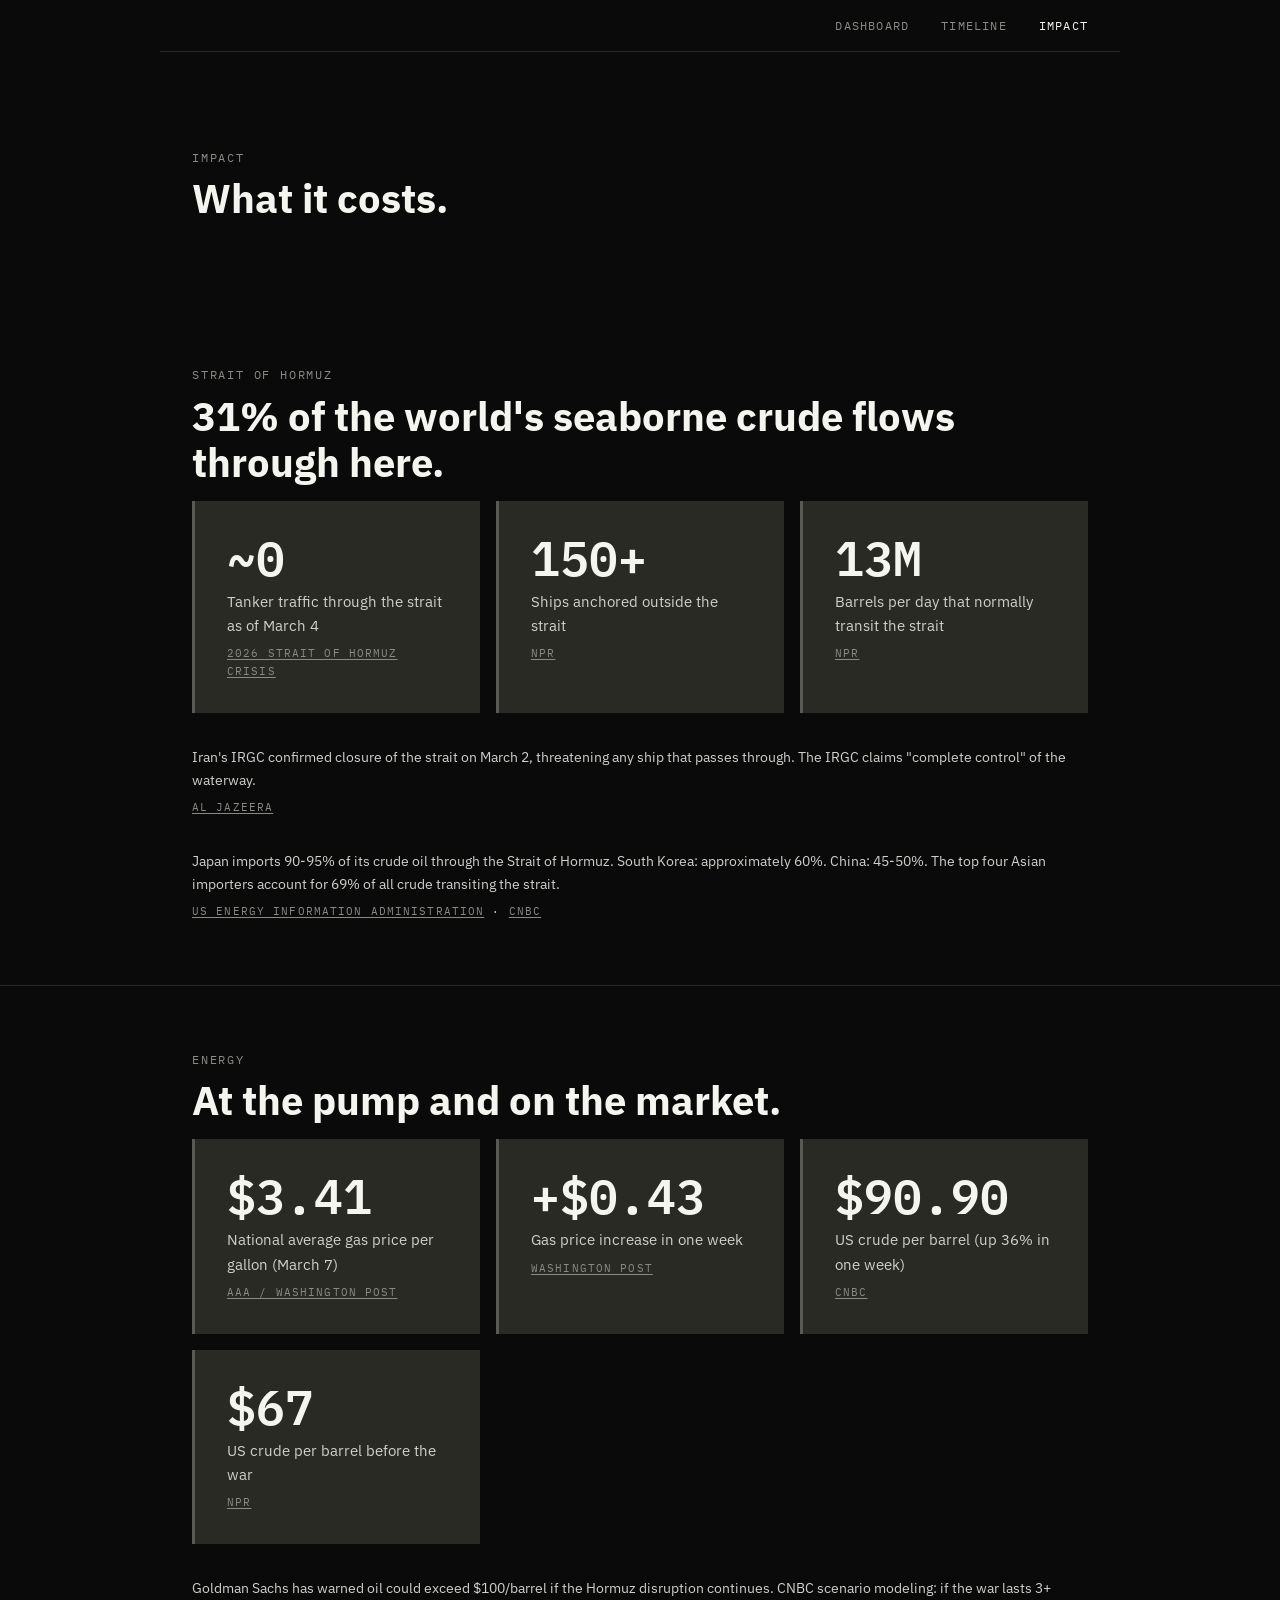
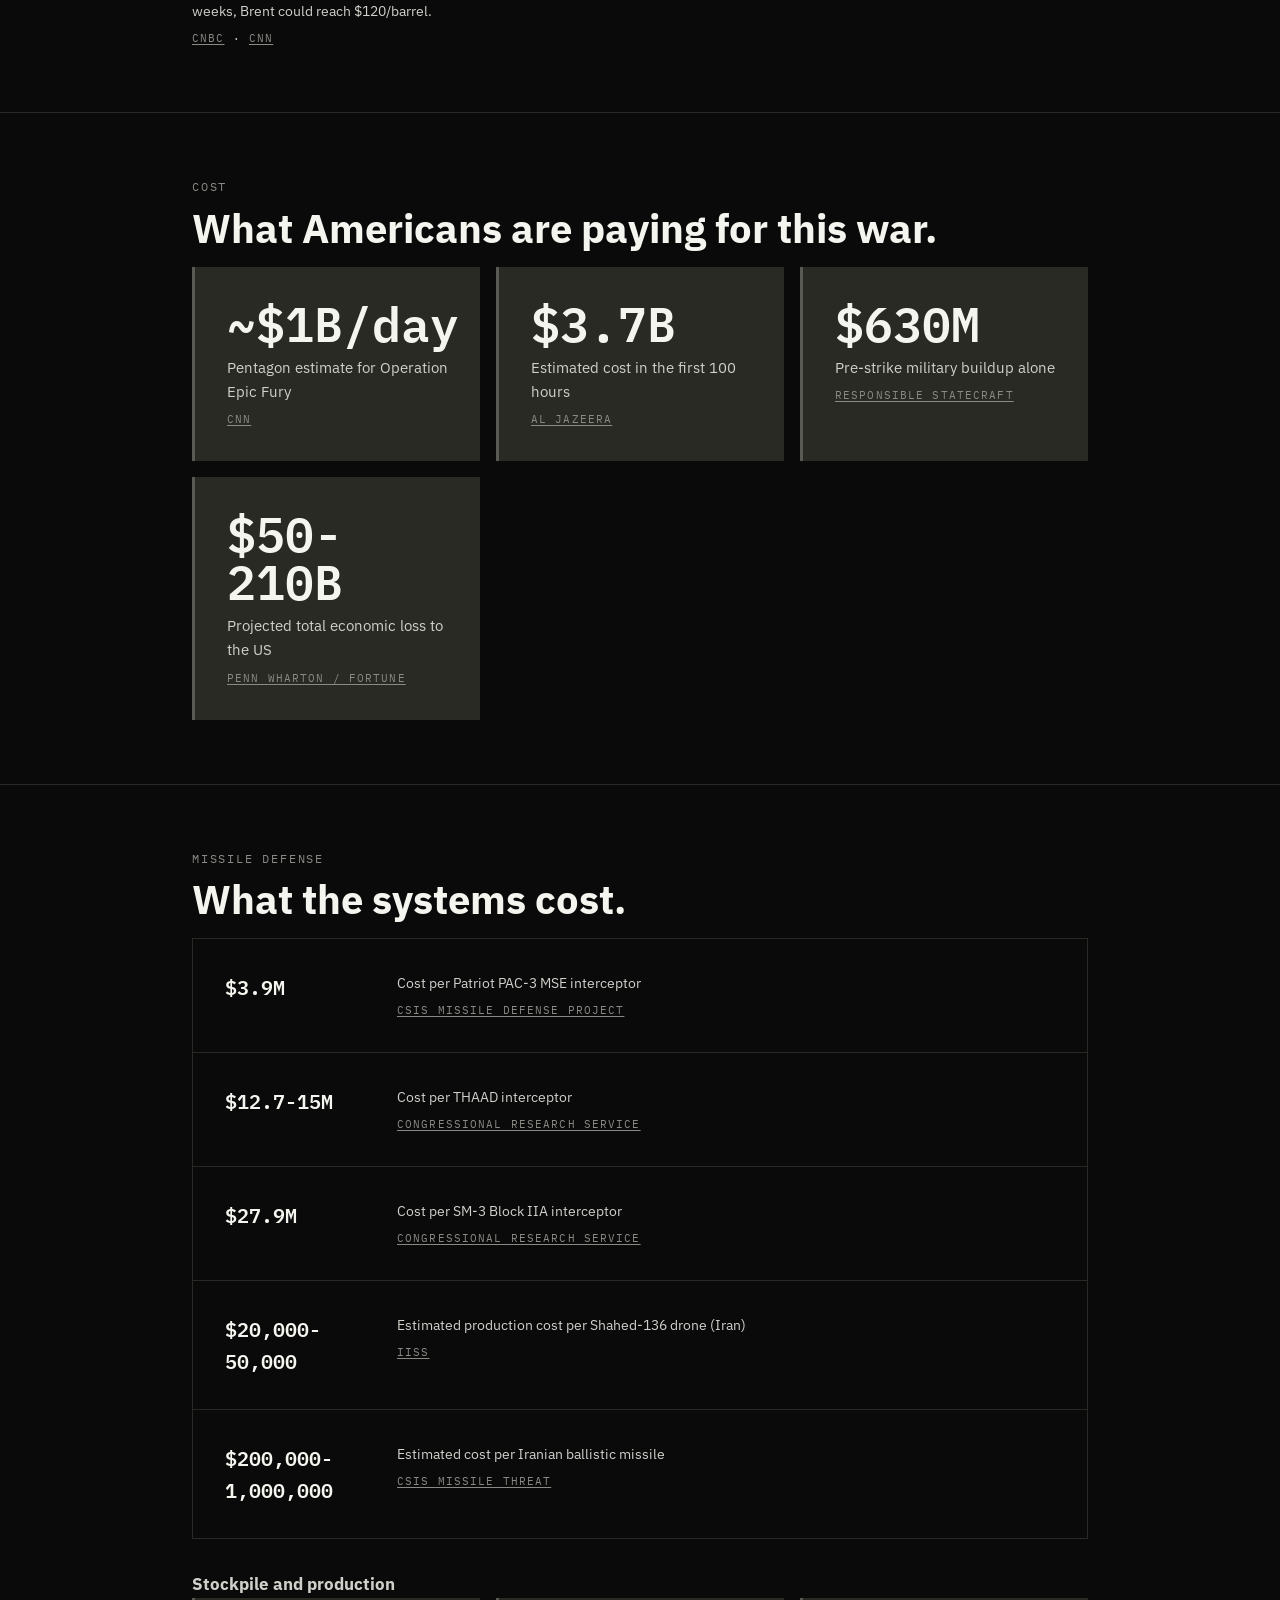
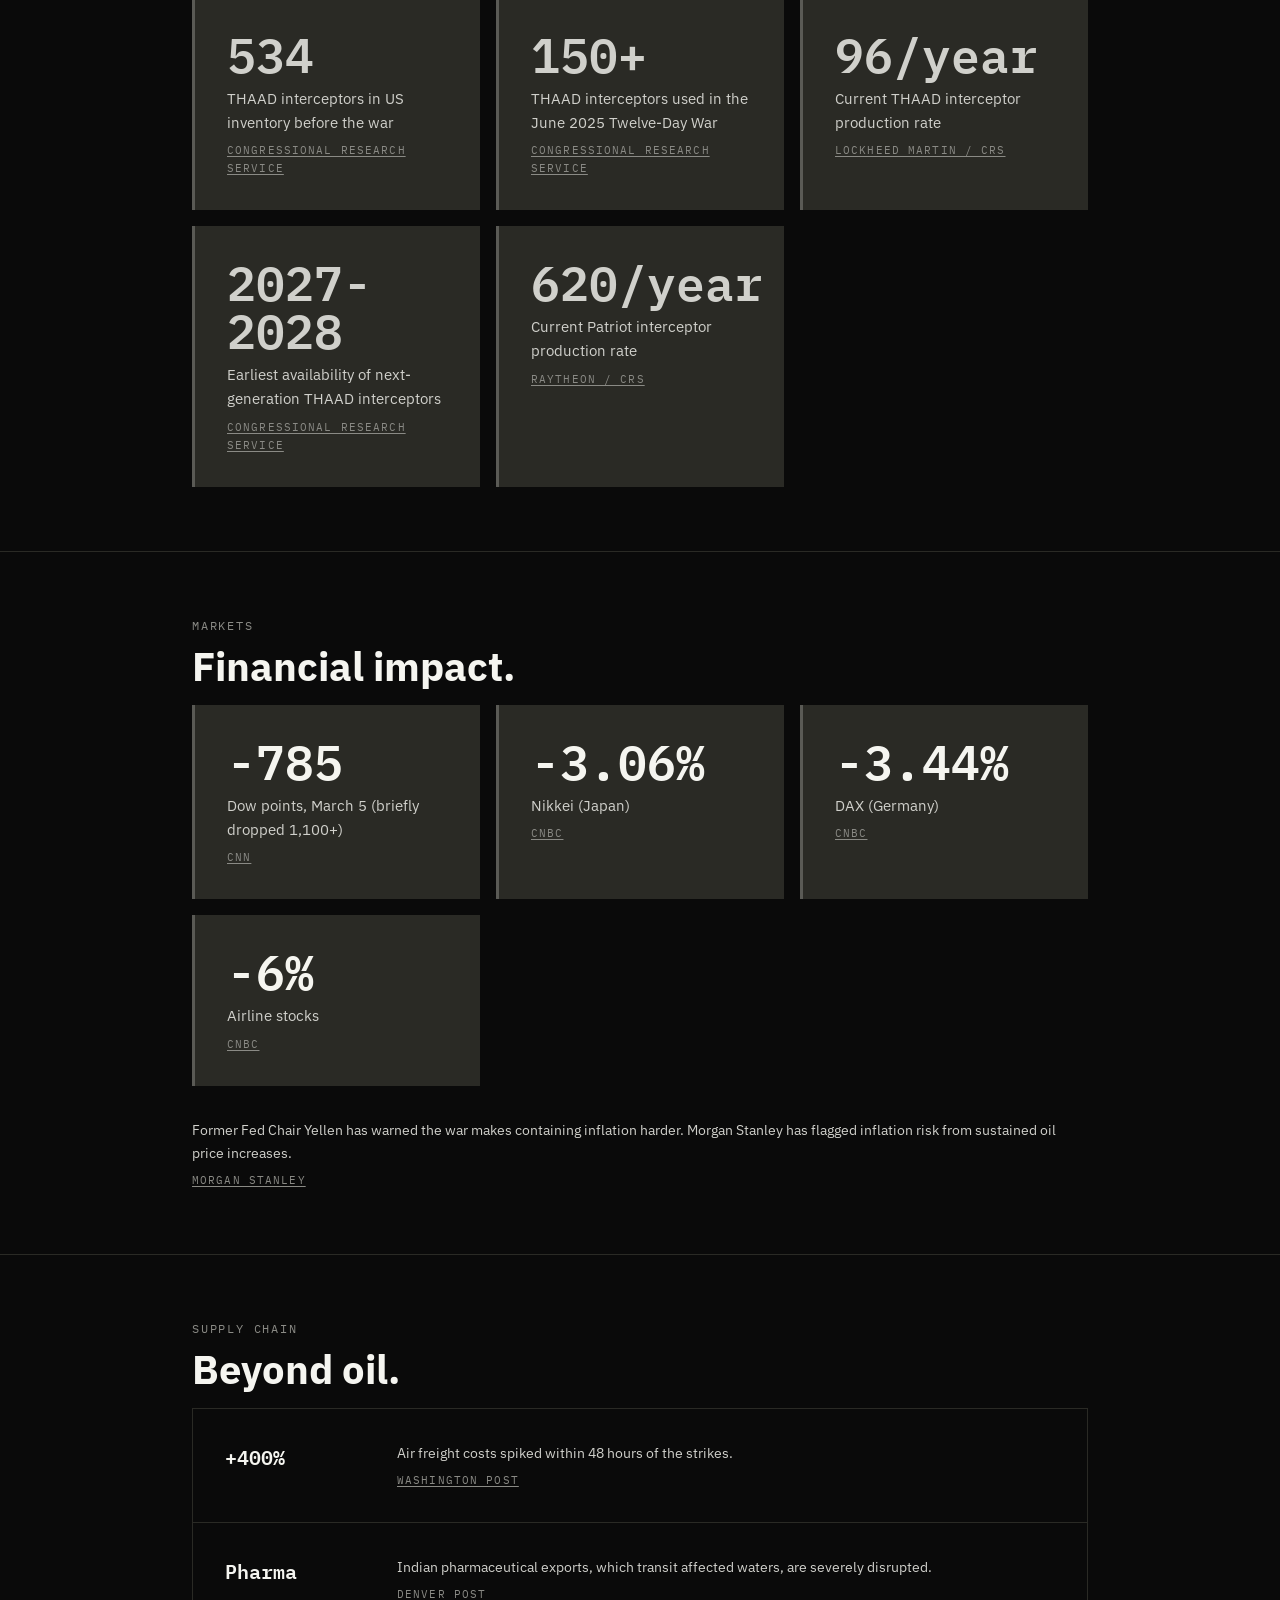
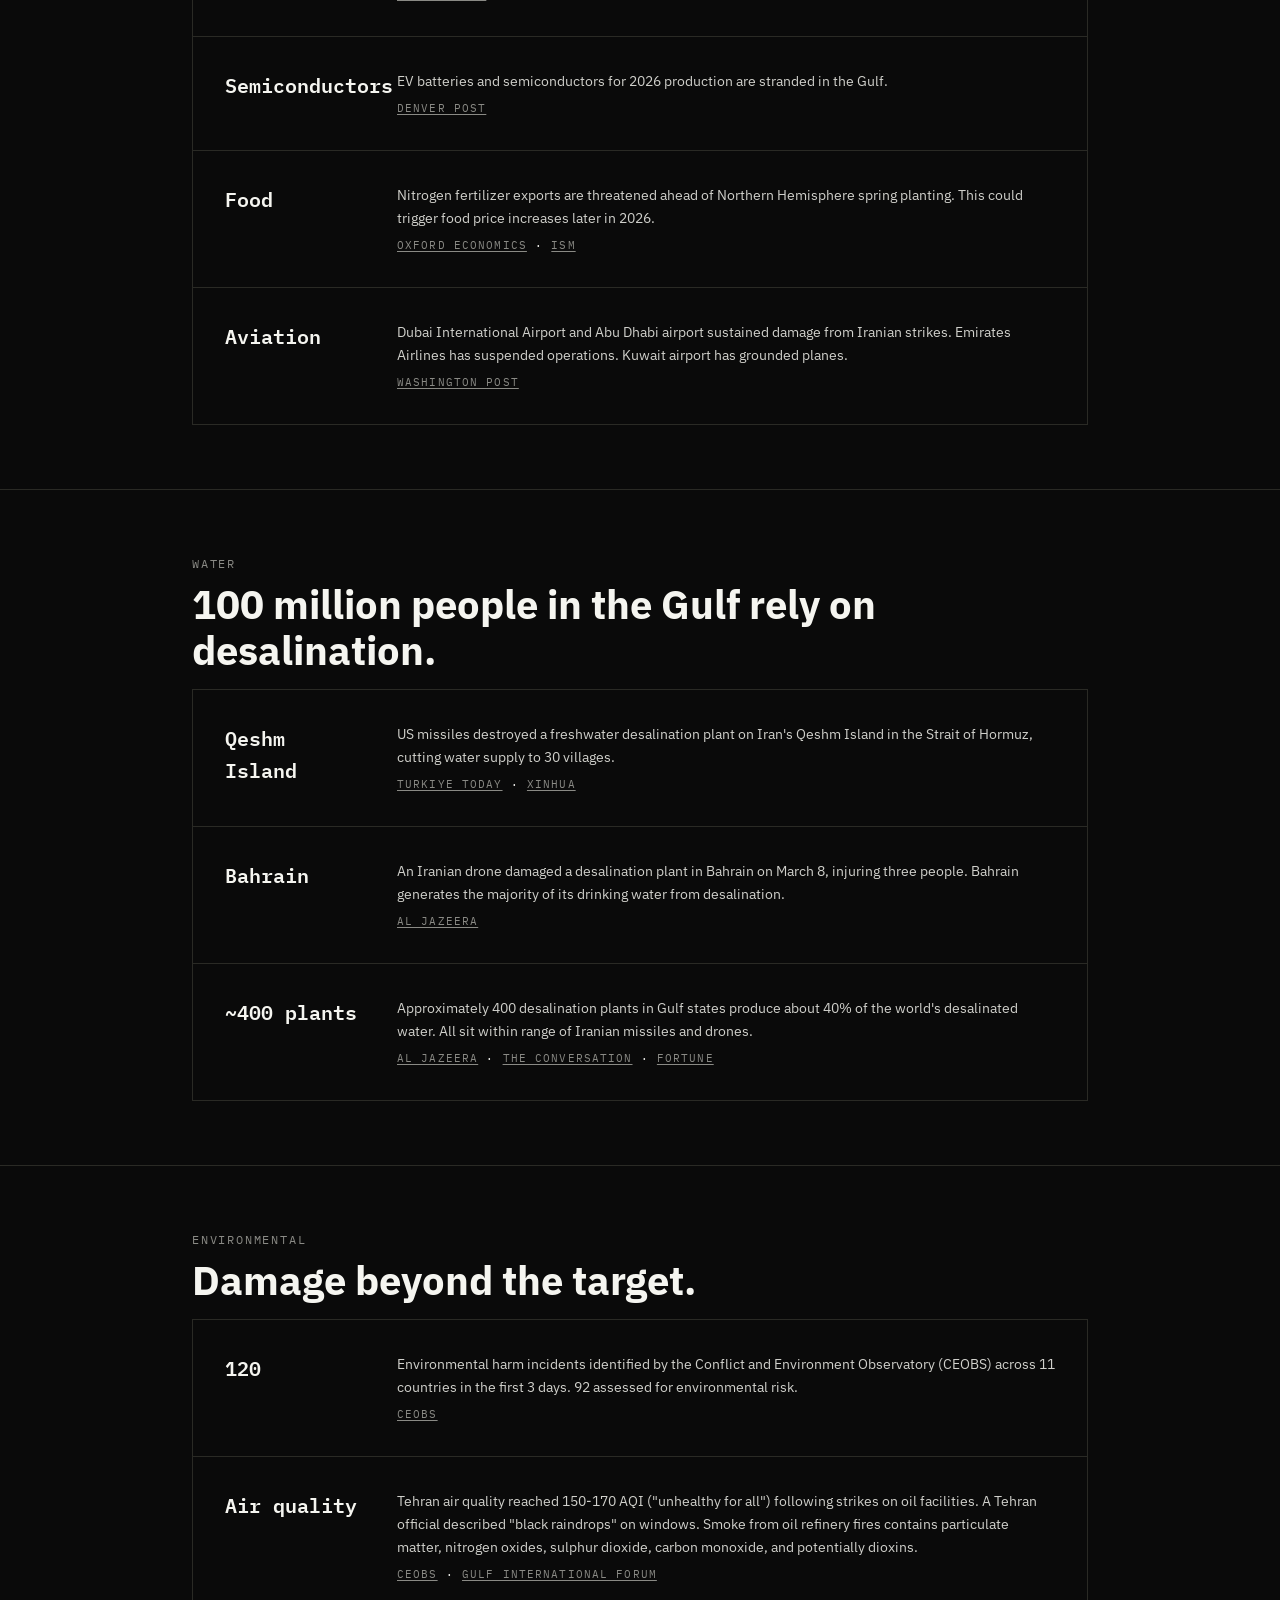
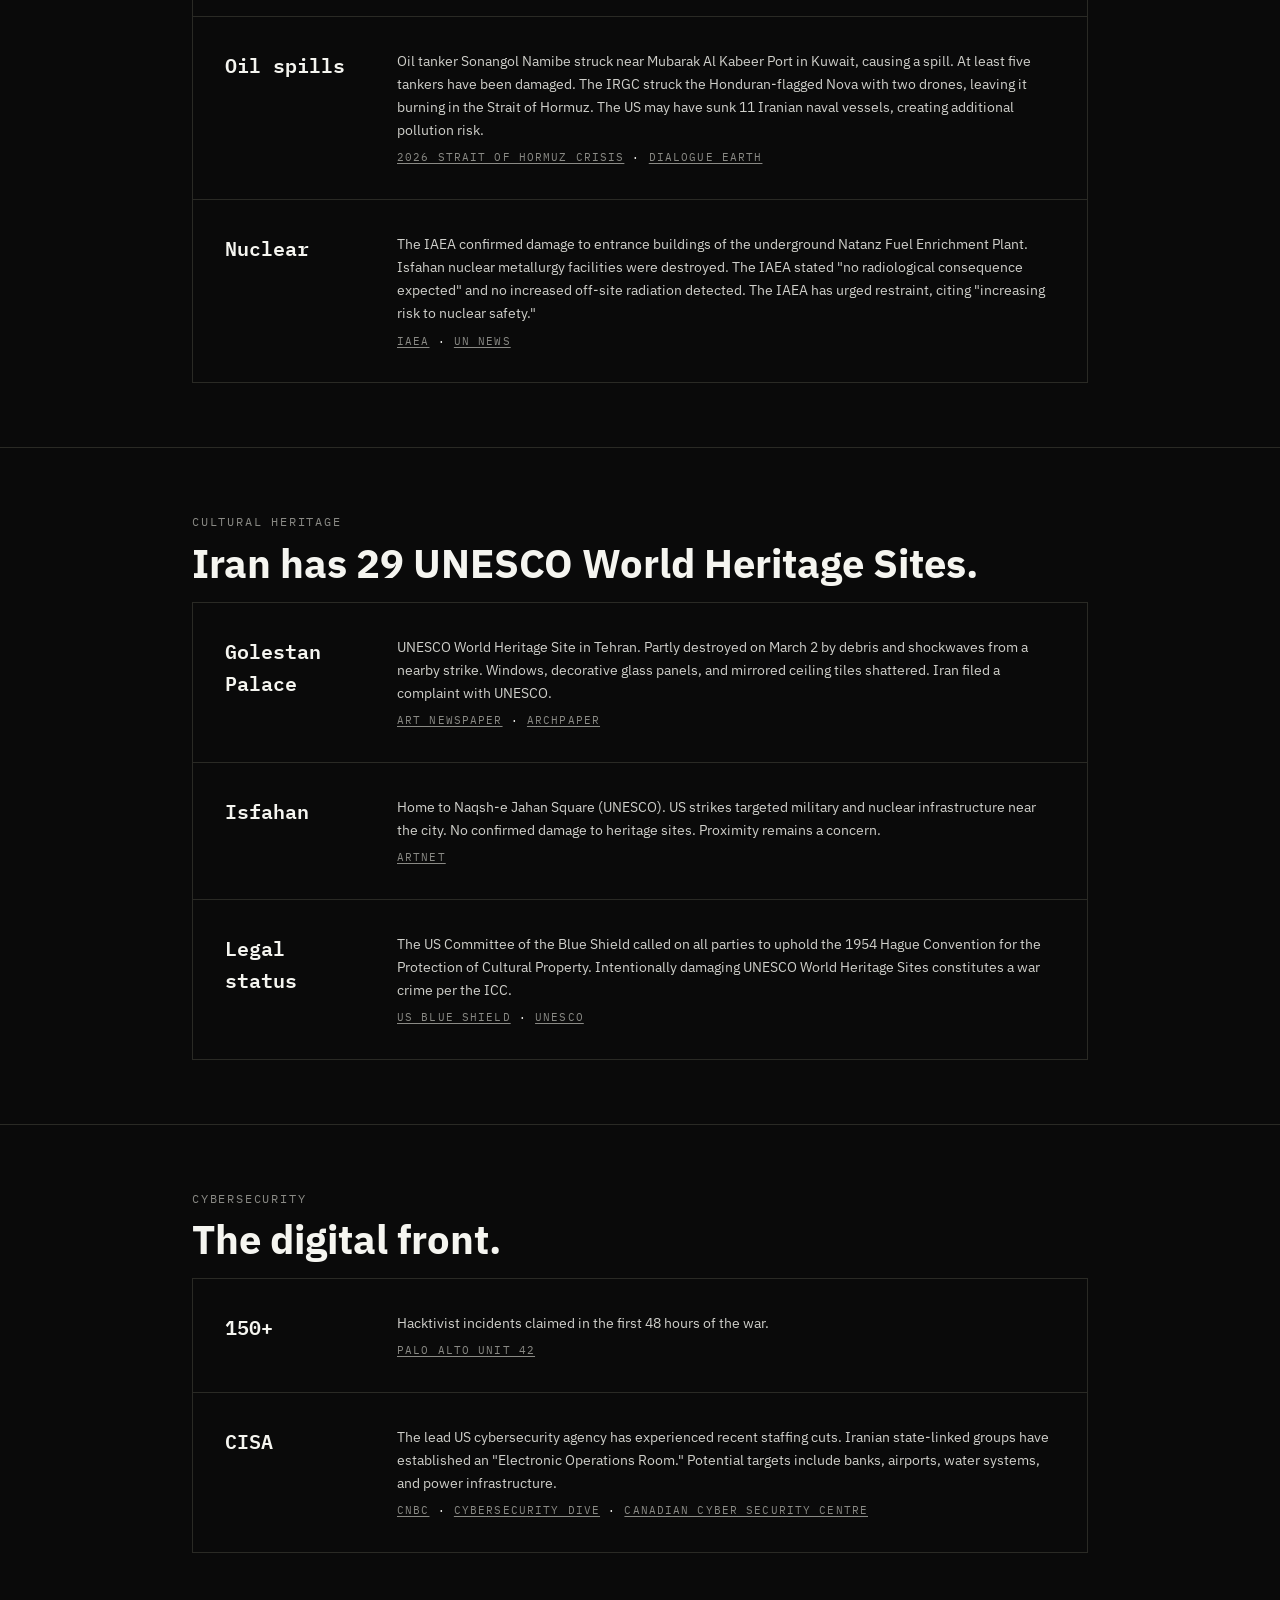
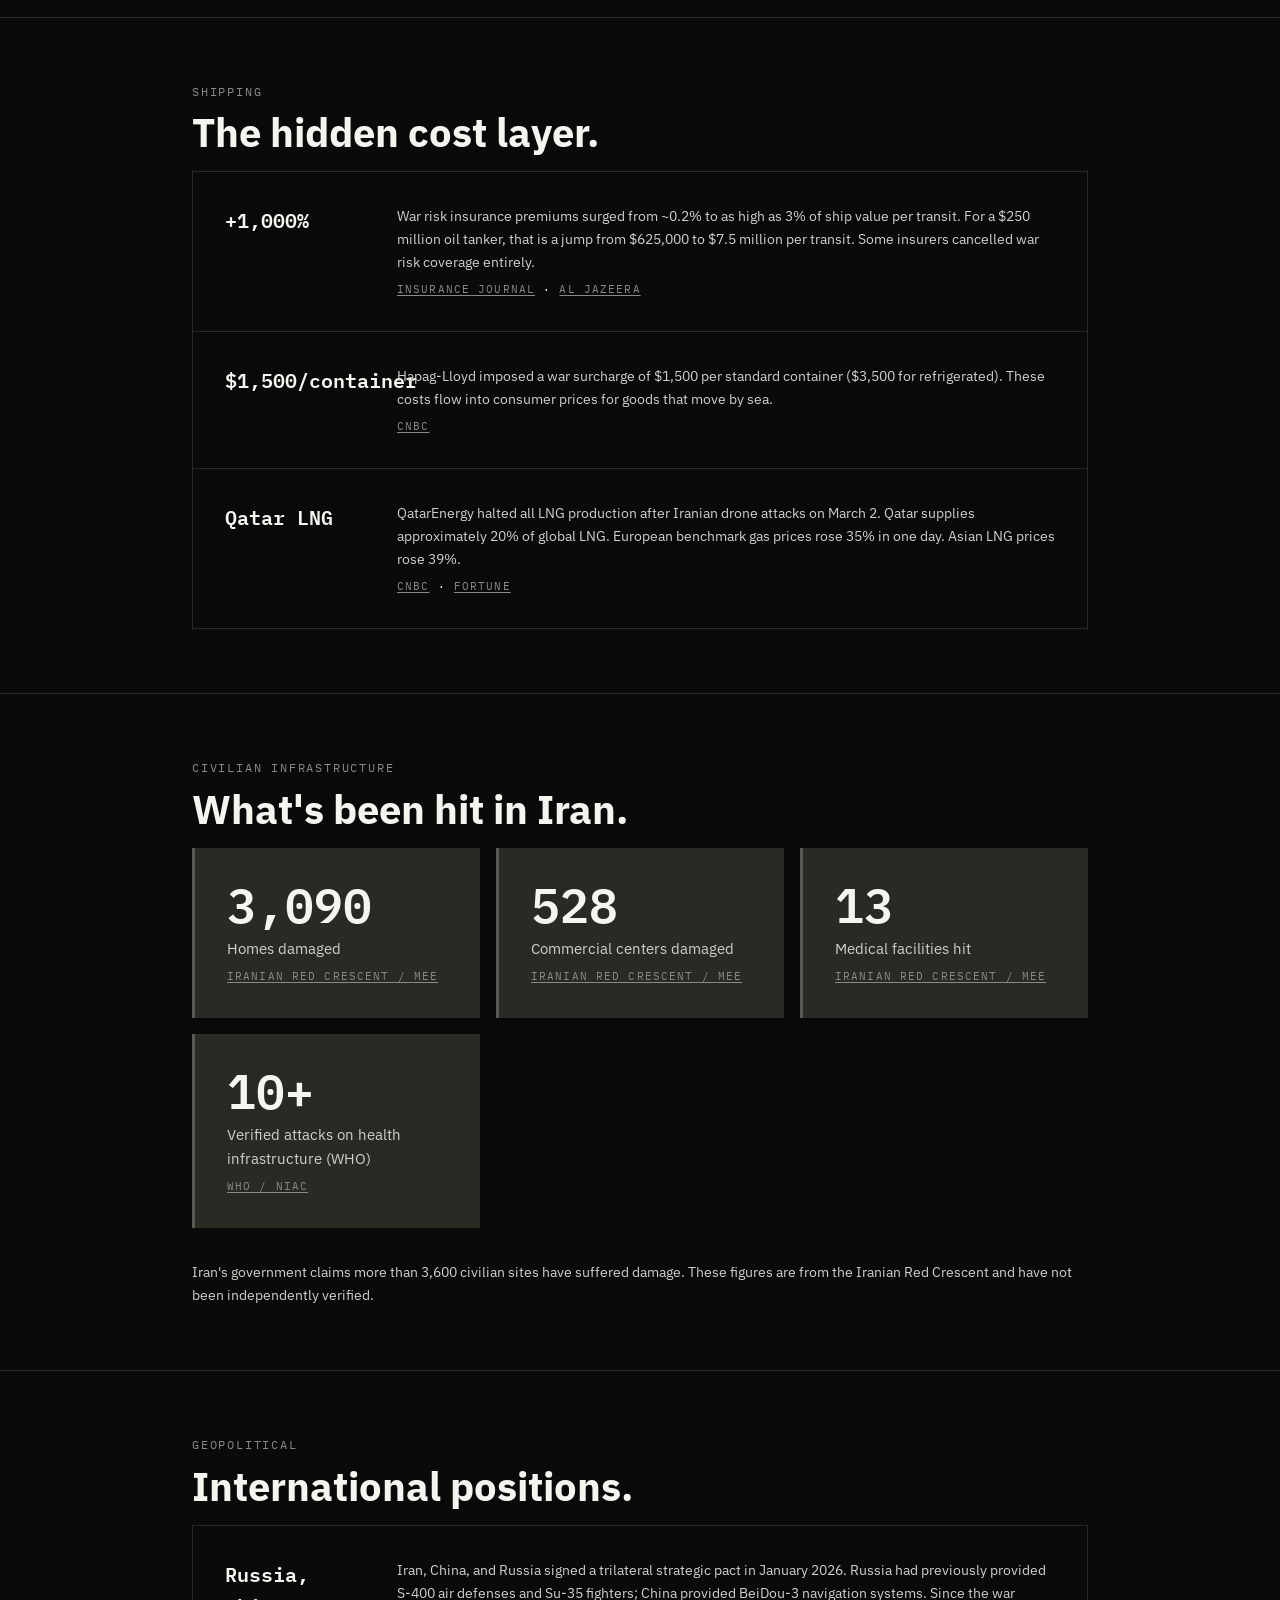
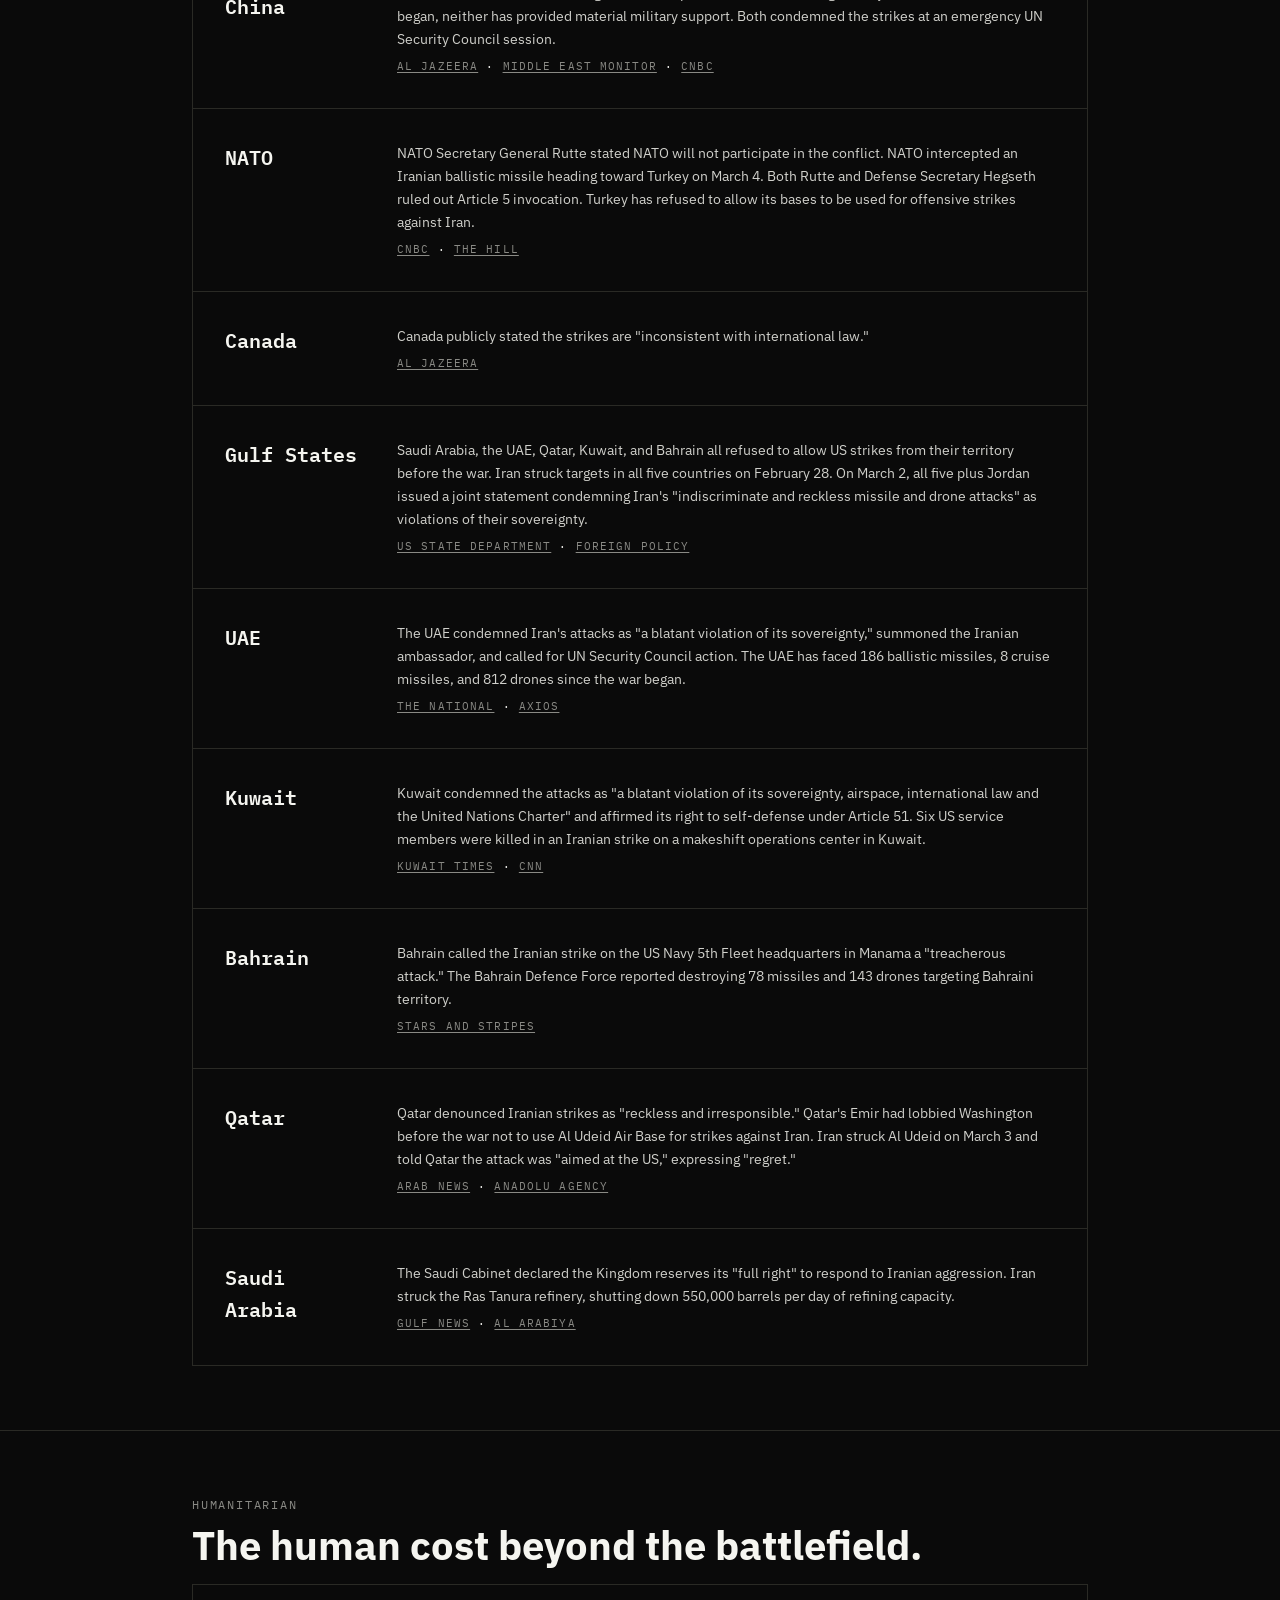
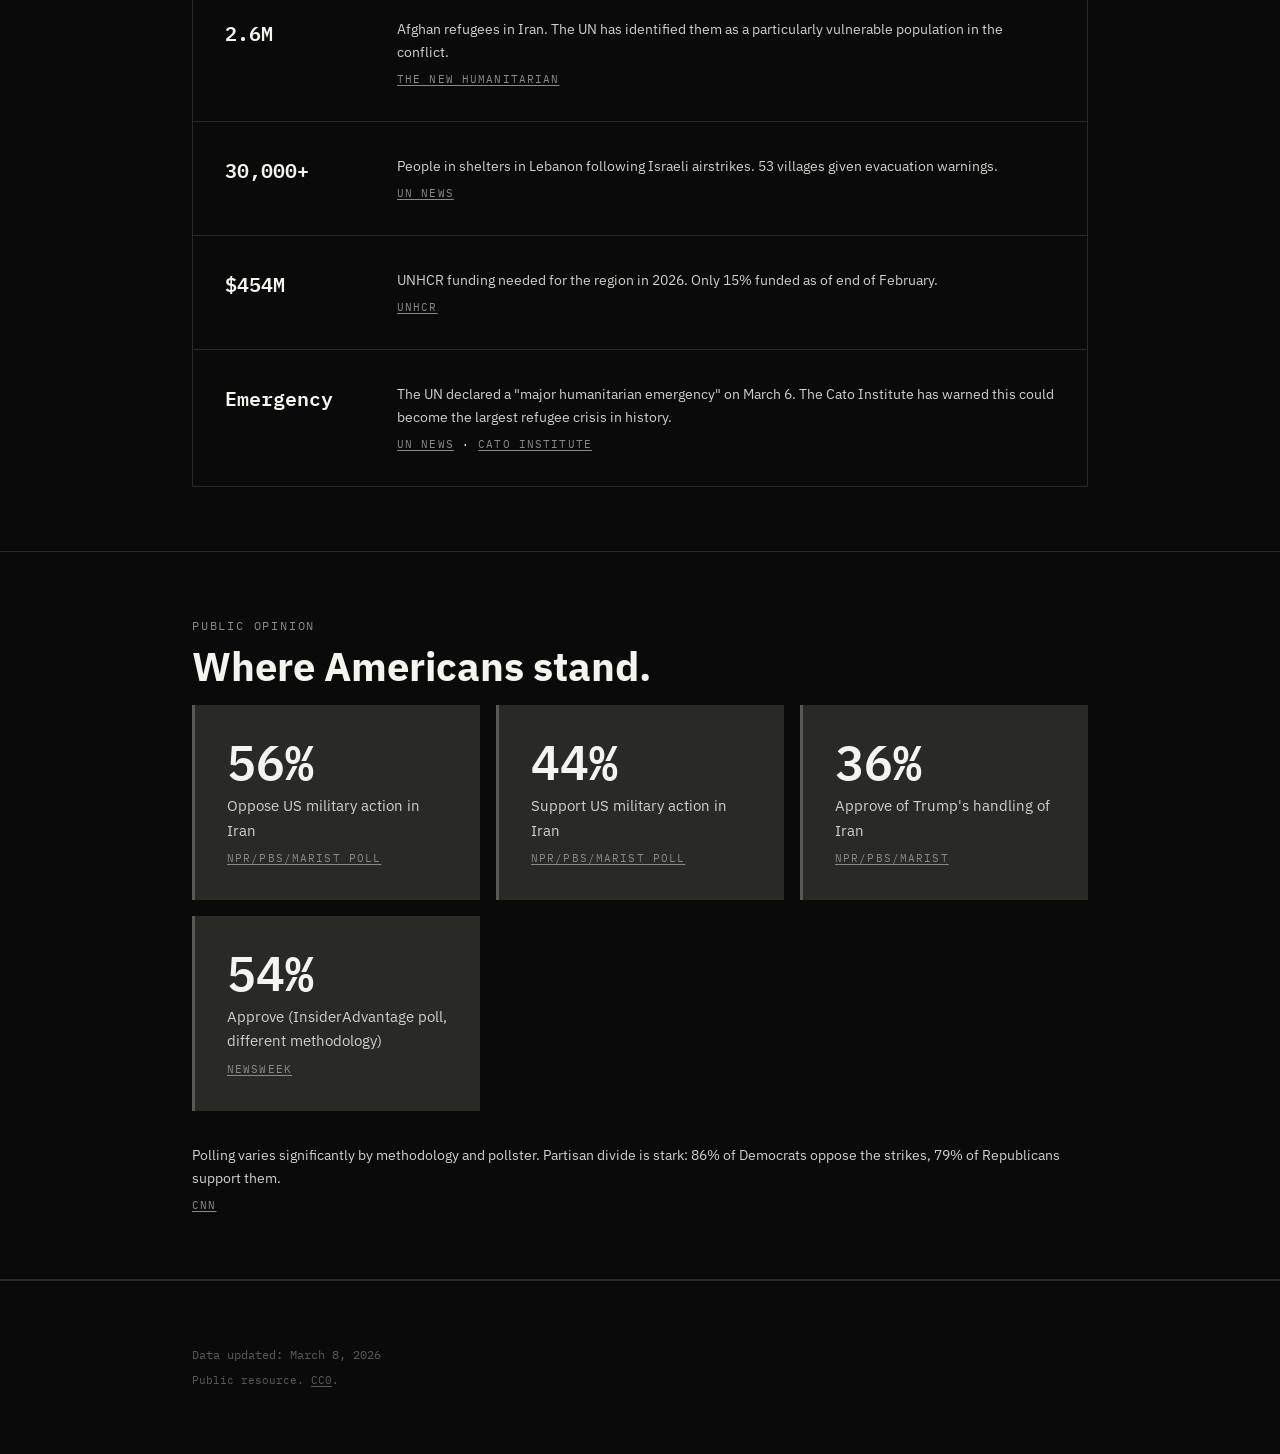
==== commit db26b98b: "SEO: keyword-rich titles, canonical URLs, structured data, sitemap Rewrote title tags with target ke" ====
--- a/impact.html
+++ b/impact.html
@@ -3,17 +3,32 @@
 <head>
   <meta charset="UTF-8">
   <meta name="viewport" content="width=device-width, initial-scale=1.0">
-  <title>Broadcast - Impact</title>
-  <meta name="description" content="Economic and humanitarian impact of the 2026 Iran war. Oil prices, gas prices, markets, supply chains, cost to taxpayers.">
-  <meta property="og:title" content="Broadcast - Impact">
-  <meta property="og:description" content="Economic and humanitarian impact of the 2026 Iran war on Americans and the world.">
+  <title>Iran War Impact: Oil Prices, Casualties, Economic Cost | Declassify</title>
+  <meta name="description" content="Economic, environmental, and humanitarian impact of the 2026 Iran war. Oil prices, gas prices, Strait of Hormuz, missile defense costs, market disruption, and casualty figures. All sourced.">
+  <link rel="canonical" href="https://declassify.news/impact.html">
+  <meta property="og:title" content="Iran War Impact: Economic and Humanitarian Costs | Declassify">
+  <meta property="og:description" content="Economic, environmental, and humanitarian impact of the 2026 Iran war. Oil prices, missile defense costs, market disruption. All sourced.">
   <meta property="og:type" content="website">
-  <meta property="og:image" content="https://broadcast-mocha.vercel.app/og.png">
+  <meta property="og:url" content="https://declassify.news/impact.html">
+  <meta property="og:site_name" content="Declassify">
+  <meta property="og:image" content="https://declassify.news/og.png">
   <meta property="og:image:width" content="1200">
   <meta property="og:image:height" content="630">
   <meta name="twitter:card" content="summary_large_image">
-  <meta name="twitter:image" content="https://broadcast-mocha.vercel.app/og.png">
+  <meta name="twitter:title" content="Iran War Impact: Economic and Humanitarian Costs | Declassify">
+  <meta name="twitter:description" content="Oil prices, gas prices, missile defense costs, casualties, and market disruption from the 2026 Iran war.">
+  <meta name="twitter:image" content="https://declassify.news/og.png">
   <link rel="icon" href="/favicon.svg" type="image/svg+xml">
+  <script type="application/ld+json">
+  {
+    "@context": "https://schema.org",
+    "@type": "WebPage",
+    "name": "Iran War Impact: Economic and Humanitarian Costs",
+    "url": "https://declassify.news/impact.html",
+    "description": "Economic, environmental, and humanitarian impact of the 2026 Iran war. Oil prices, missile defense costs, market disruption.",
+    "isPartOf": { "@type": "WebSite", "name": "Declassify", "url": "https://declassify.news" }
+  }
+  </script>
   <link rel="preconnect" href="https://fonts.googleapis.com">
   <link rel="preconnect" href="https://fonts.gstatic.com" crossorigin>
   <link href="https://fonts.googleapis.com/css2?family=IBM+Plex+Mono:wght@400;600&family=IBM+Plex+Sans:wght@400;500;600;700&display=swap" rel="stylesheet">
@@ -22,7 +37,7 @@
 <body>
 
   <nav class="site-nav">
-    <a href="/" class="nav-brand">Broadcast</a>
+    <a href="/" class="nav-brand"></a>
     <div class="nav-links">
       <a href="/">Dashboard</a>
       <a href="/timeline.html">Timeline</a>
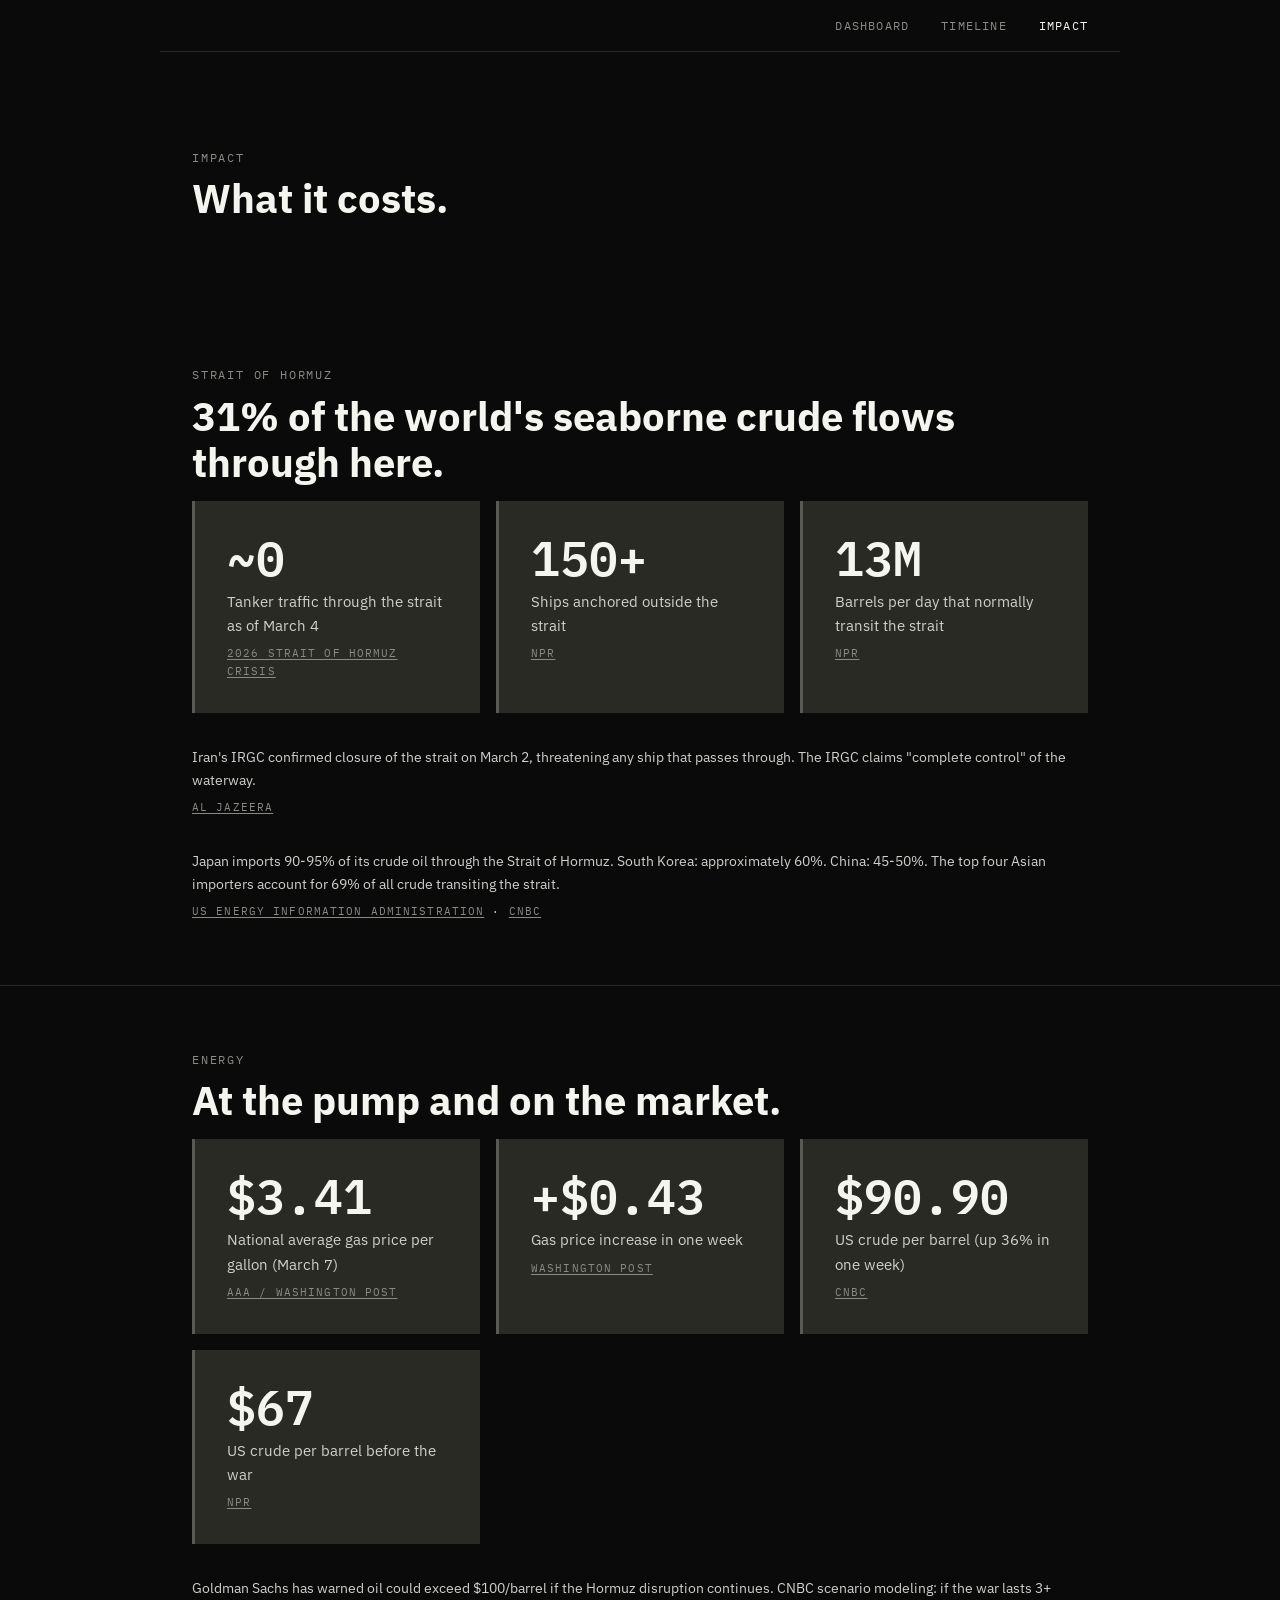
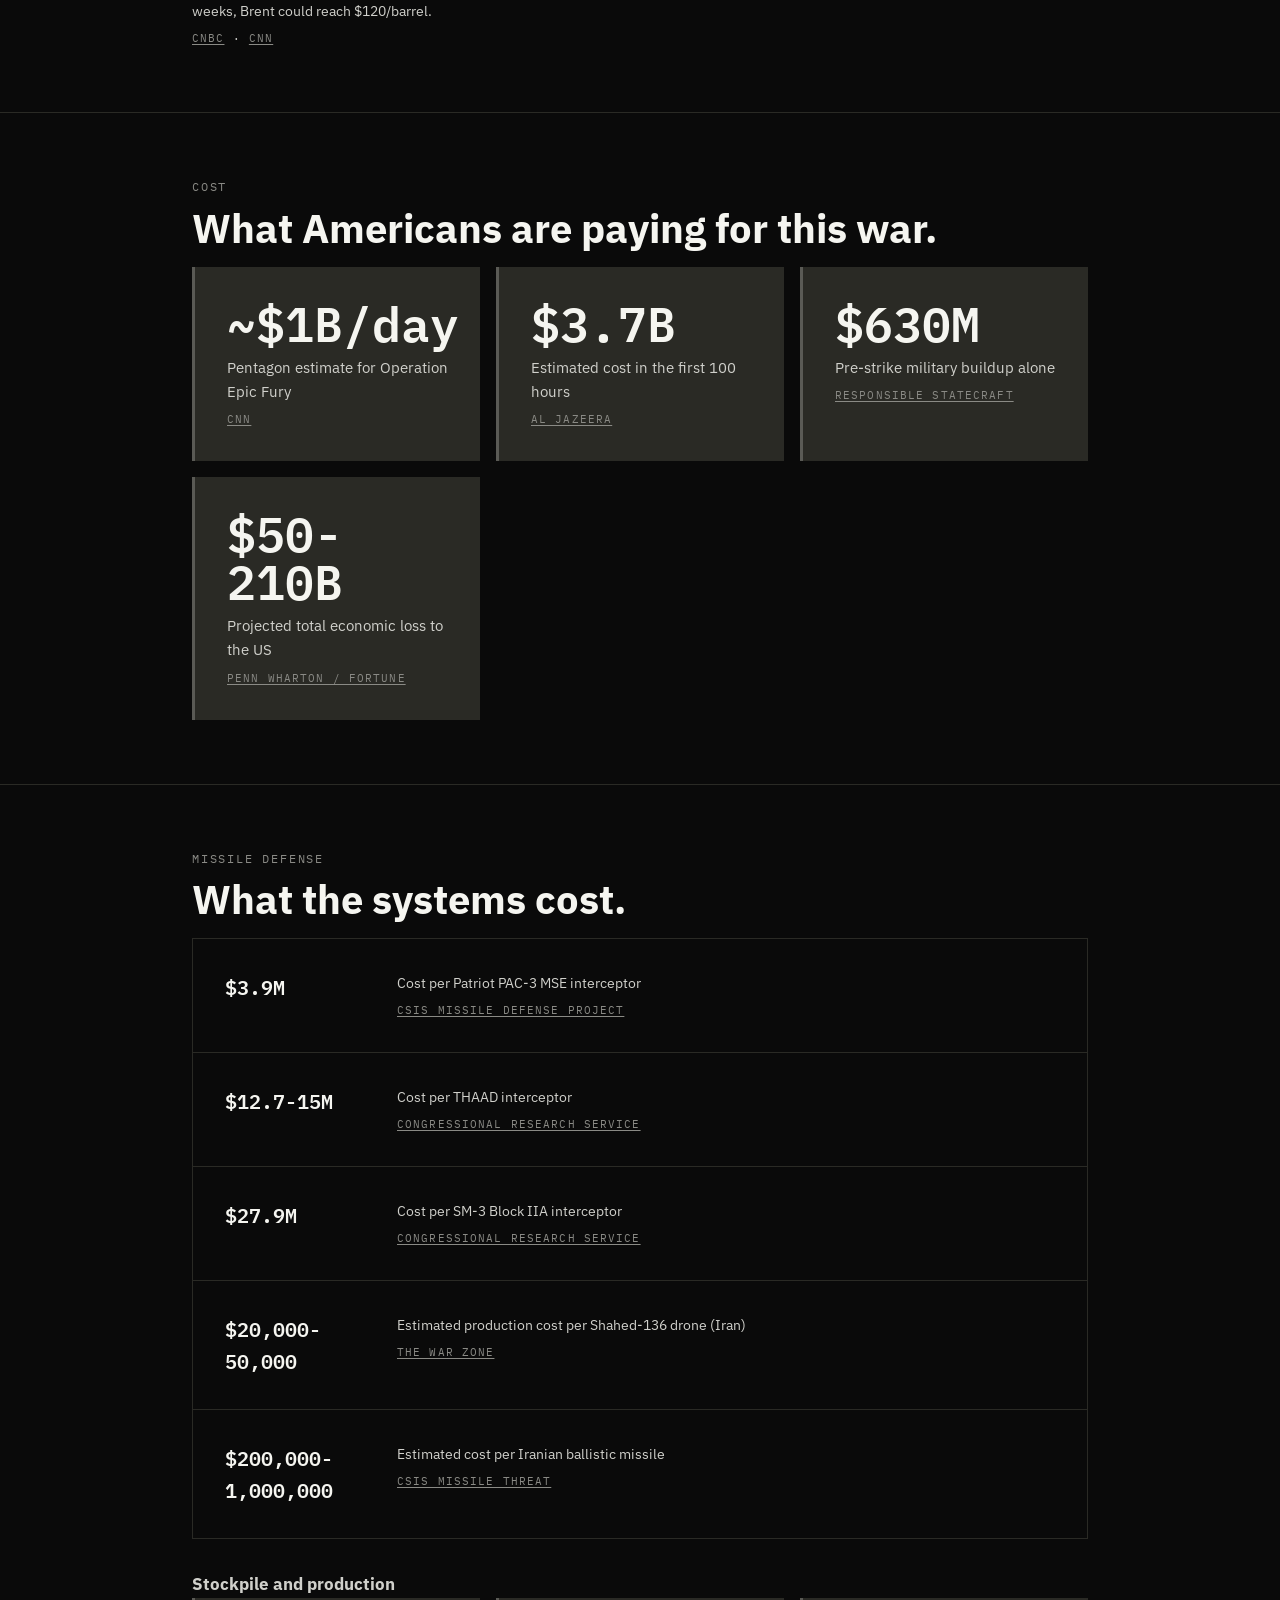
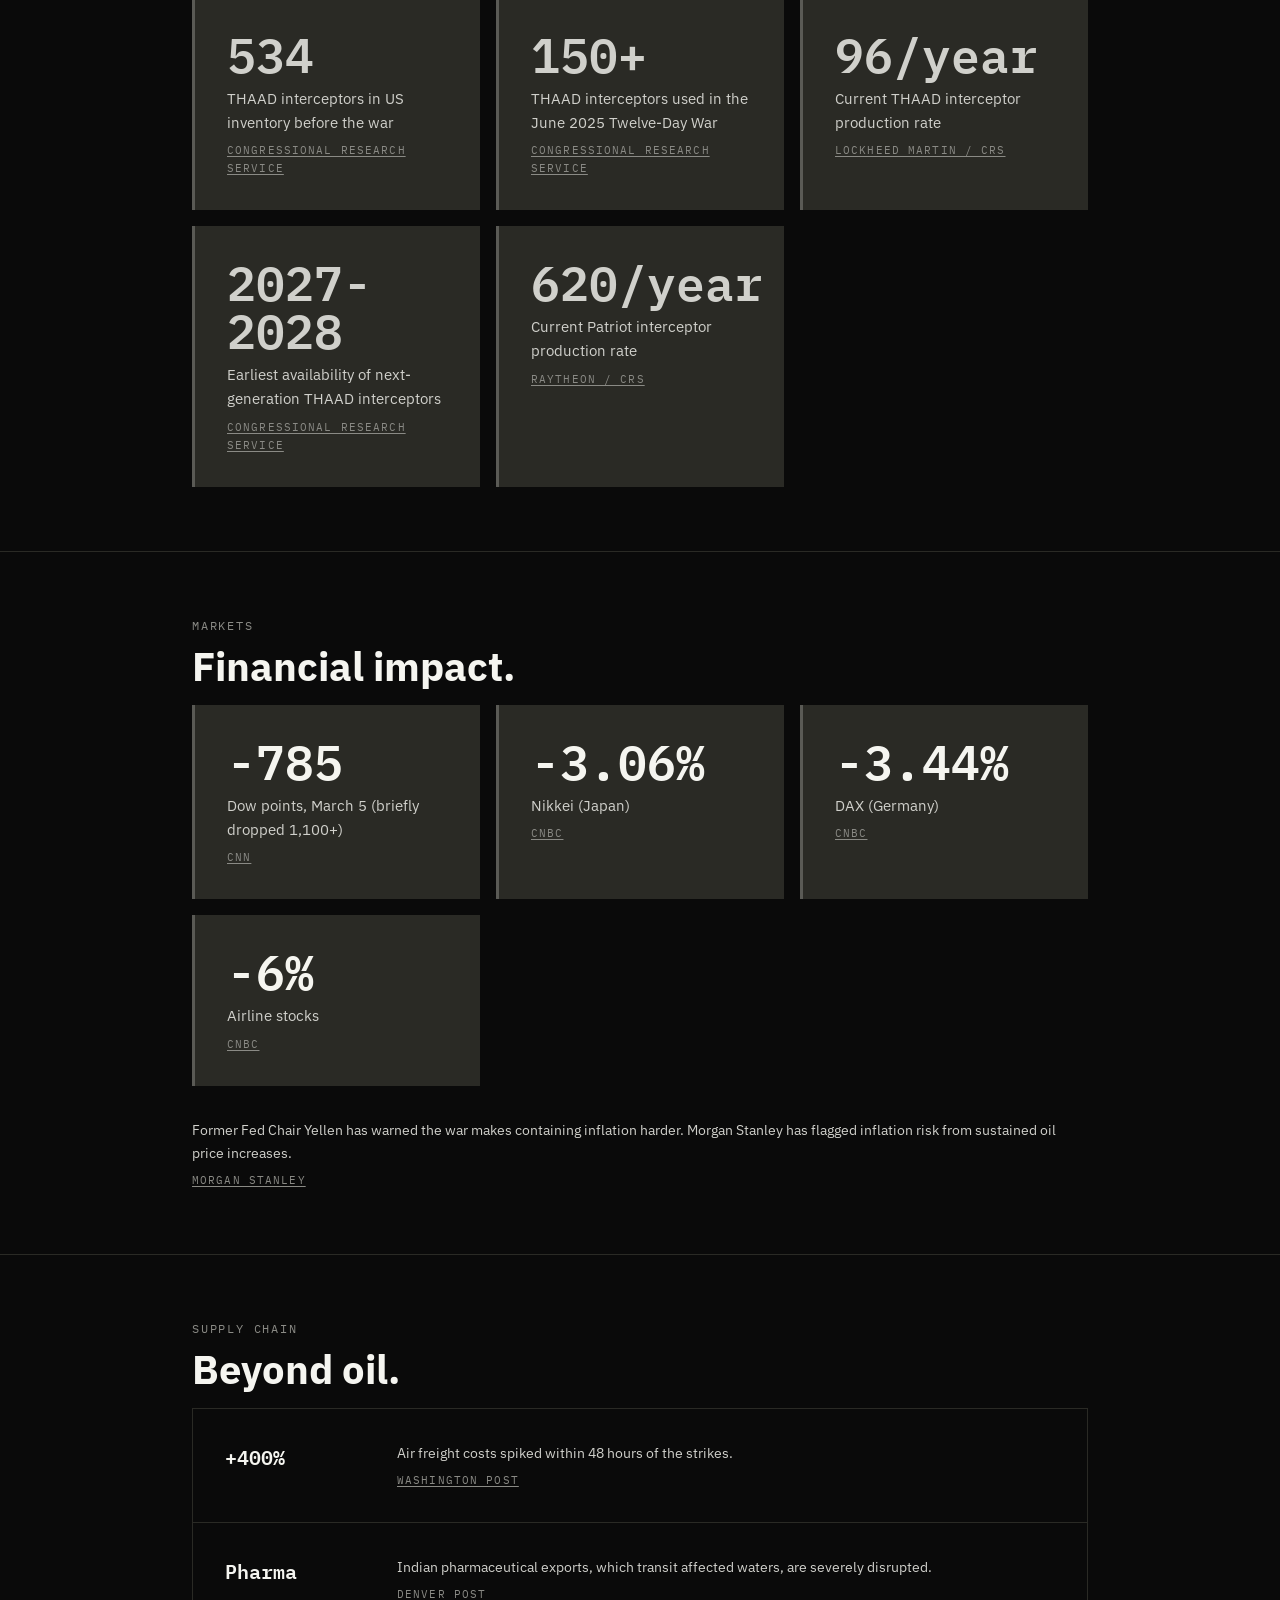
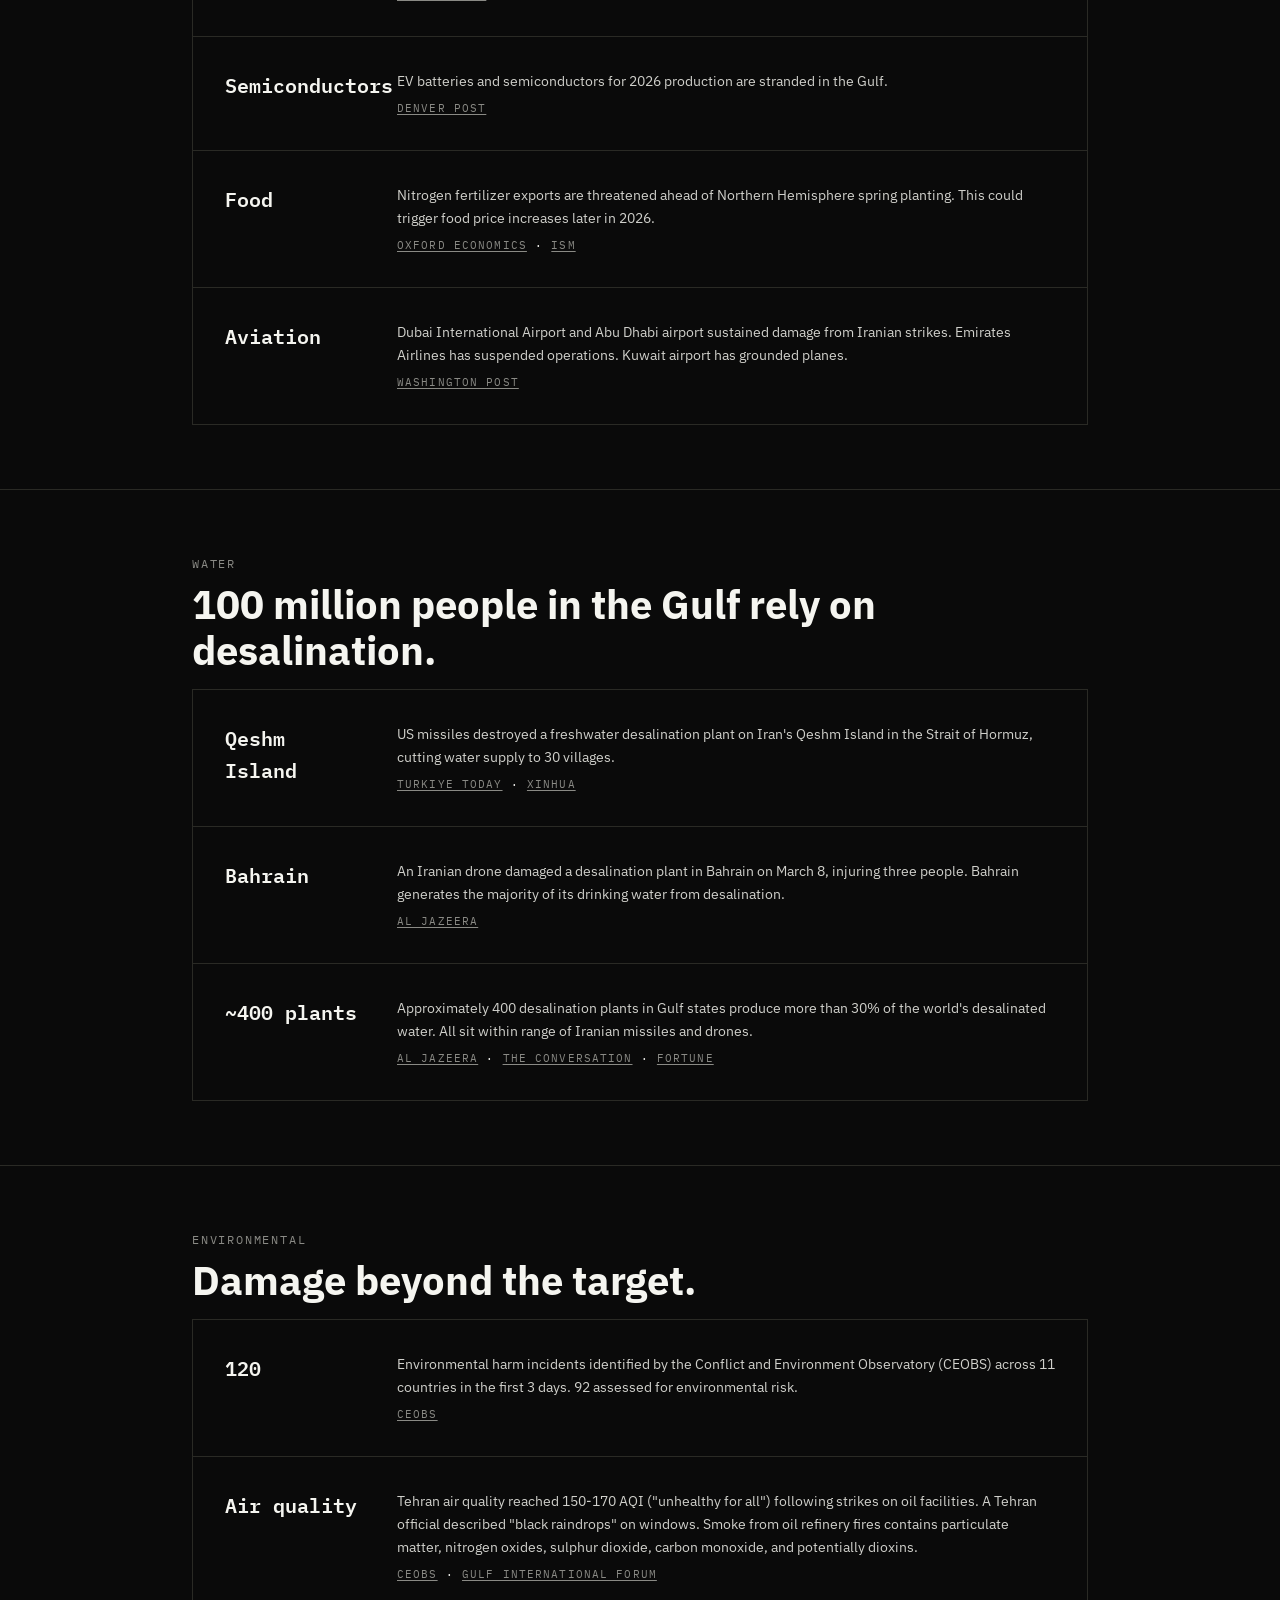
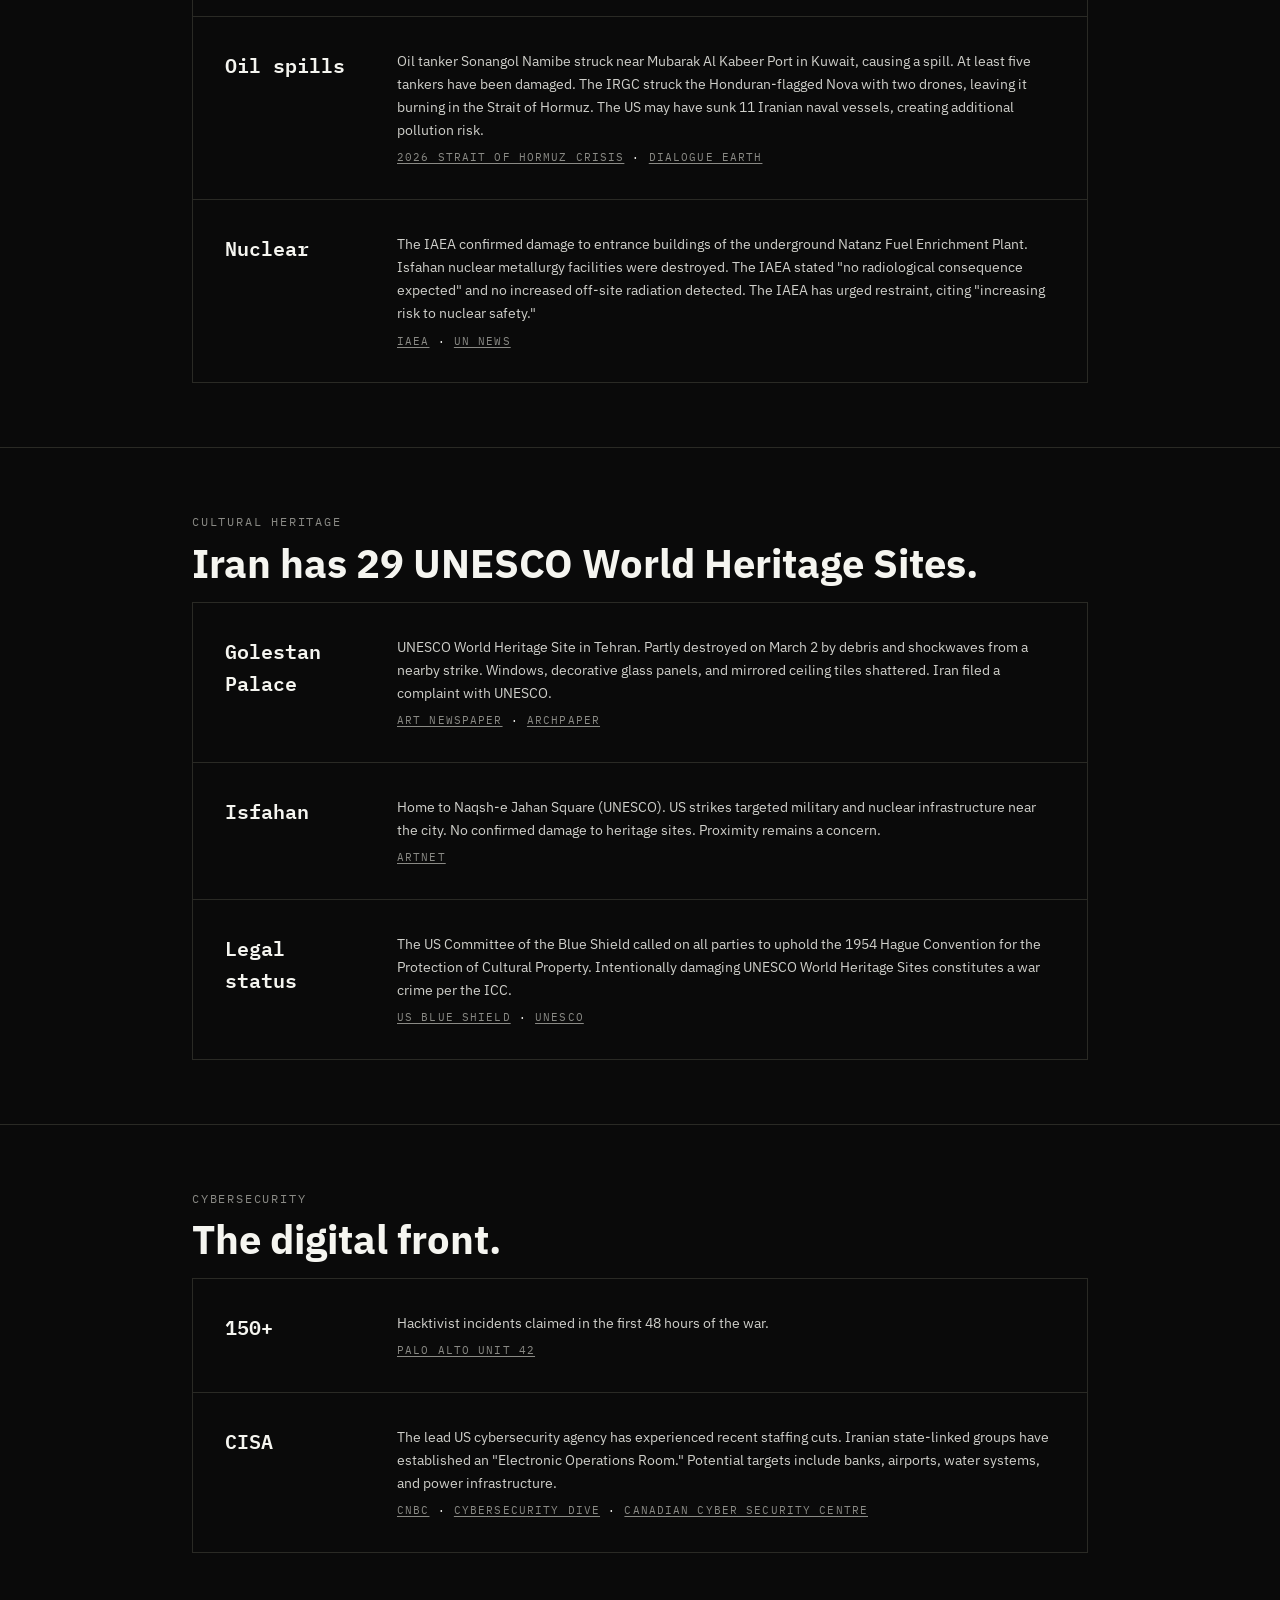
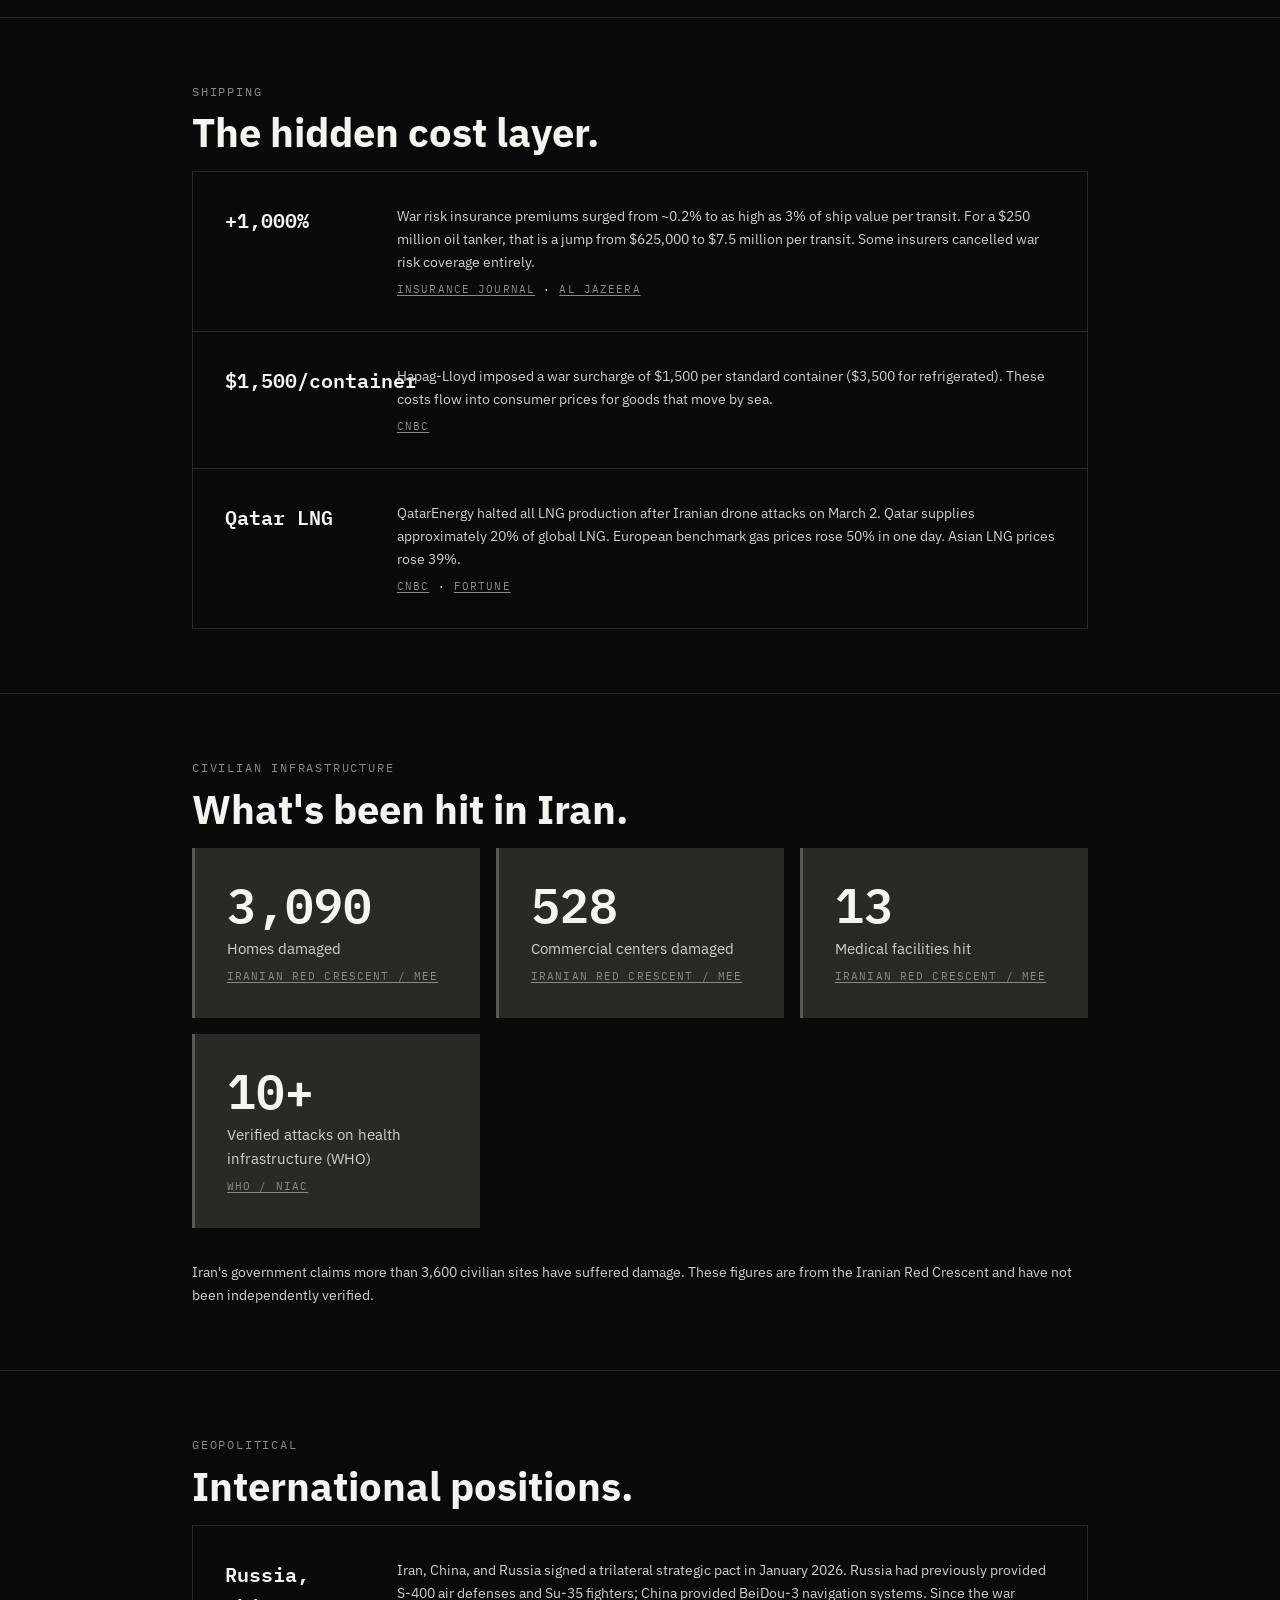
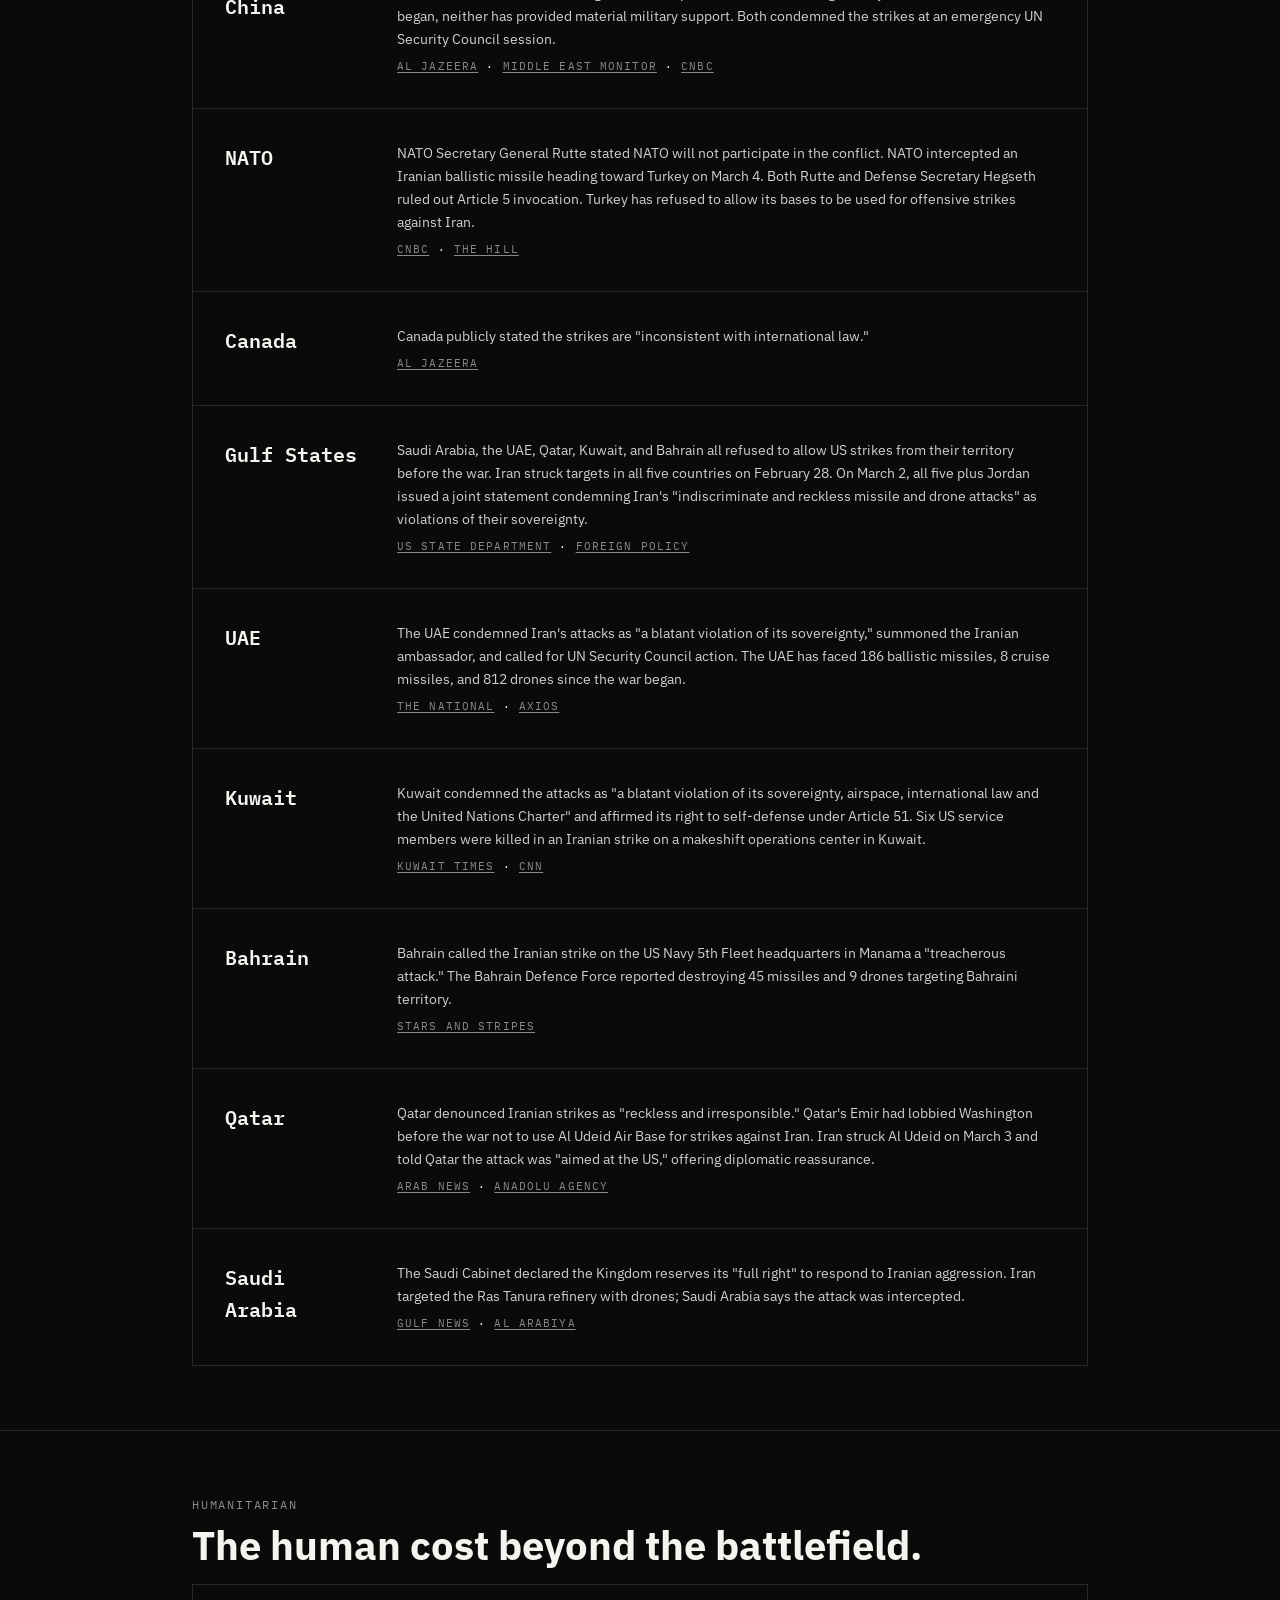
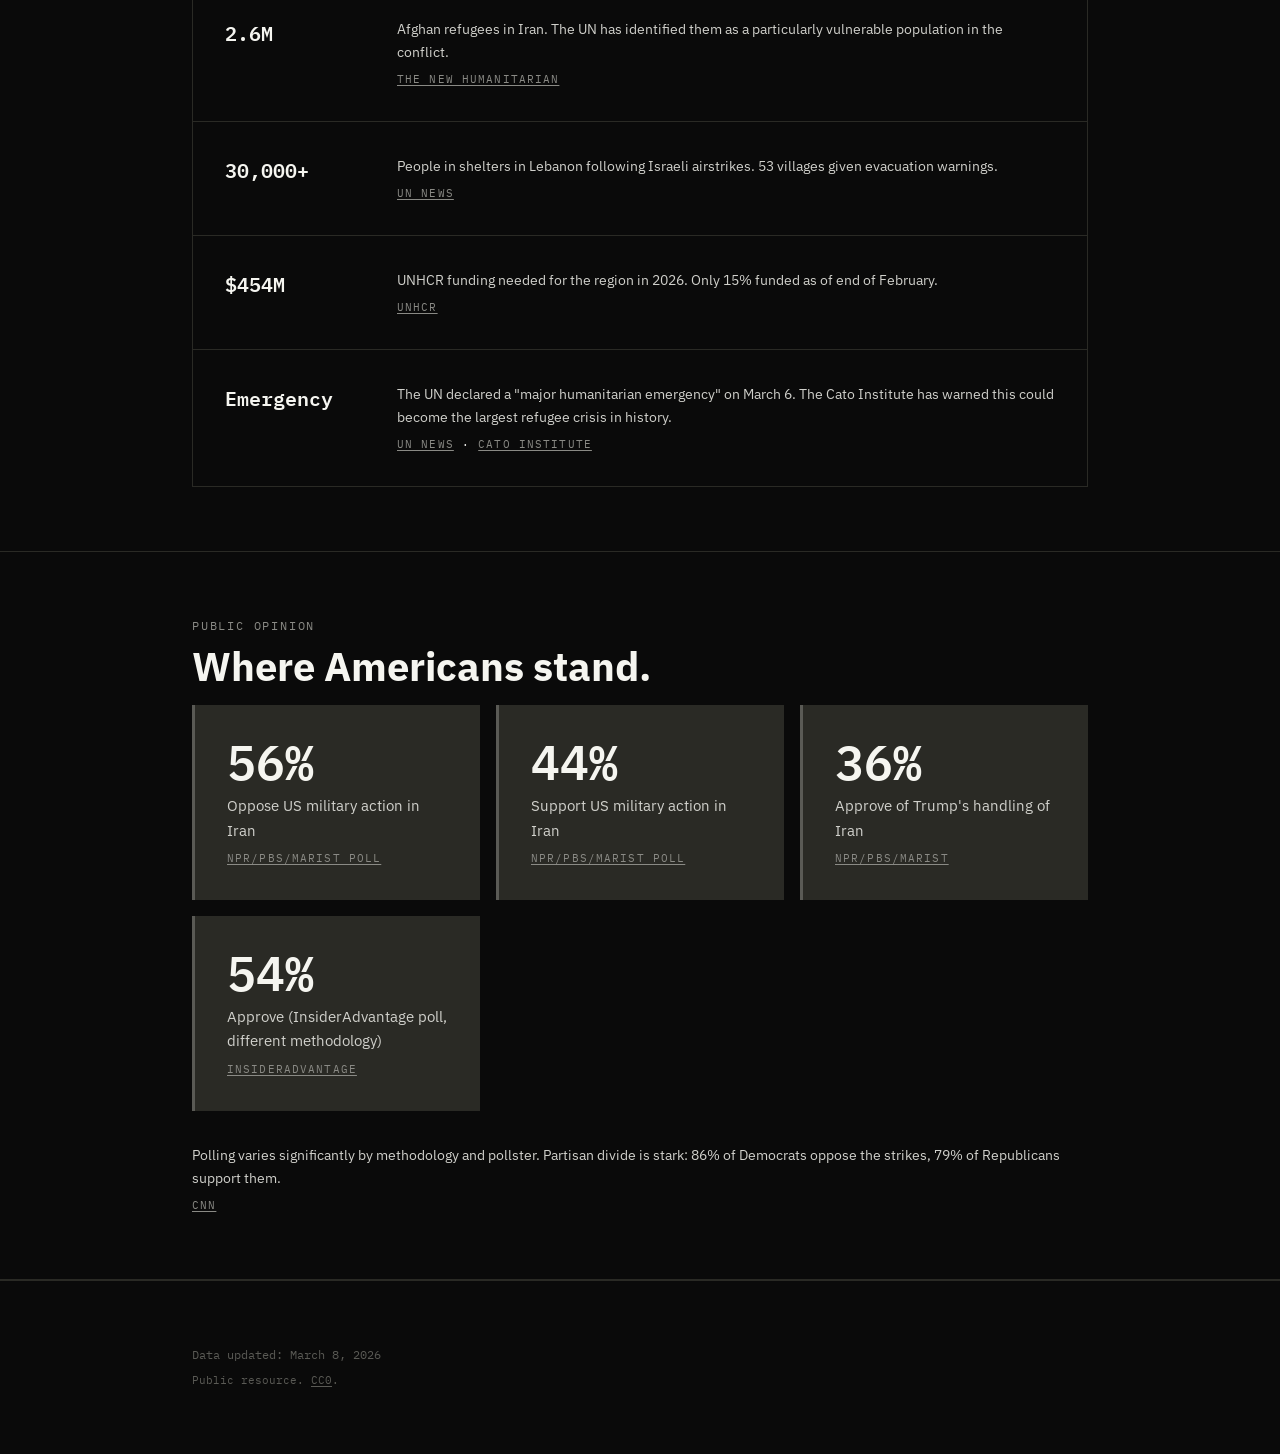
==== commit 0e98a364: "Fix verification errors: broken links, incorrect figures, source mismatches - Fix typo: reimploses →" ====
--- a/impact.html
+++ b/impact.html
@@ -225,7 +225,7 @@
             <div class="impact-detail">
               <p data-bind="defense.shahed.label">Estimated production cost per Shahed-136 drone (Iran)</p>
               <div class="tl-sources">
-                <a href="https://www.iiss.org/research-paper/2023/10/irans-drone-arsenal/" target="_blank" rel="noopener" data-bind-href="defense.shahed.sourceUrl"><span data-bind="defense.shahed.sourceLabel">IISS</span></a>
+                <a href="https://www.twz.com/news-features/what-does-a-shahed-136-really-cost" target="_blank" rel="noopener" data-bind-href="defense.shahed.sourceUrl"><span data-bind="defense.shahed.sourceLabel">The War Zone</span></a>
               </div>
             </div>
           </div>
@@ -415,7 +415,7 @@
           <div class="impact-item">
             <div class="impact-stat">~400 plants</div>
             <div class="impact-detail">
-              <p>Approximately 400 desalination plants in Gulf states produce about 40% of the world's desalinated water. All sit within range of Iranian missiles and drones.</p>
+              <p>Approximately 400 desalination plants in Gulf states produce more than 30% of the world's desalinated water. All sit within range of Iranian missiles and drones.</p>
               <div class="tl-sources">
                 <a href="https://www.aljazeera.com/news/2026/3/8/how-targeting-of-desalination-plants-could-disrupt-water-supply-in-the-gulf" target="_blank" rel="noopener">Al Jazeera</a> &#183;
                 <a href="https://theconversation.com/persian-gulf-desalination-plants-could-become-military-targets-in-regional-war-277597" target="_blank" rel="noopener">The Conversation</a> &#183;
@@ -577,7 +577,7 @@
           <div class="impact-item">
             <div class="impact-stat">Qatar LNG</div>
             <div class="impact-detail">
-              <p>QatarEnergy halted all LNG production after Iranian drone attacks on March 2. Qatar supplies approximately 20% of global LNG. European benchmark gas prices rose 35% in one day. Asian LNG prices rose 39%.</p>
+              <p>QatarEnergy halted all LNG production after Iranian drone attacks on March 2. Qatar supplies approximately 20% of global LNG. European benchmark gas prices rose 50% in one day. Asian LNG prices rose 39%.</p>
               <div class="tl-sources">
                 <a href="https://www.cnbc.com/2026/03/02/qatars-state-owned-energy-company-halts-lng-production-after-iran-drone-attacks.html" target="_blank" rel="noopener">CNBC</a> &#183;
                 <a href="https://fortune.com/2026/03/06/qatar-lng-halts-exports-iran-conflict-facility-shuttered/" target="_blank" rel="noopener">Fortune</a>
@@ -701,7 +701,7 @@
           <div class="impact-item">
             <div class="impact-stat">Bahrain</div>
             <div class="impact-detail">
-              <p>Bahrain called the Iranian strike on the US Navy 5th Fleet headquarters in Manama a "treacherous attack." The Bahrain Defence Force reported destroying 78 missiles and 143 drones targeting Bahraini territory.</p>
+              <p>Bahrain called the Iranian strike on the US Navy 5th Fleet headquarters in Manama a "treacherous attack." The Bahrain Defence Force reported destroying 45 missiles and 9 drones targeting Bahraini territory.</p>
               <div class="tl-sources">
                 <a href="https://www.stripes.com/theaters/middle_east/2026-02-28/strikes-on-bahrain-iran-israel-20902624.html" target="_blank" rel="noopener">Stars and Stripes</a>
               </div>
@@ -710,7 +710,7 @@
           <div class="impact-item">
             <div class="impact-stat">Qatar</div>
             <div class="impact-detail">
-              <p>Qatar denounced Iranian strikes as "reckless and irresponsible." Qatar's Emir had lobbied Washington before the war not to use Al Udeid Air Base for strikes against Iran. Iran struck Al Udeid on March 3 and told Qatar the attack was "aimed at the US," expressing "regret."</p>
+              <p>Qatar denounced Iranian strikes as "reckless and irresponsible." Qatar's Emir had lobbied Washington before the war not to use Al Udeid Air Base for strikes against Iran. Iran struck Al Udeid on March 3 and told Qatar the attack was "aimed at the US," offering diplomatic reassurance.</p>
               <div class="tl-sources">
                 <a href="https://www.arabnews.com/node/2605663/middle-east" target="_blank" rel="noopener">Arab News</a> &#183;
                 <a href="https://www.aa.com.tr/en/americas/iran-reassures-qatar-that-base-attack-aimed-at-us-vows-to-enhance-bilateral-ties/3611718" target="_blank" rel="noopener">Anadolu Agency</a>
@@ -720,7 +720,7 @@
           <div class="impact-item">
             <div class="impact-stat">Saudi Arabia</div>
             <div class="impact-detail">
-              <p>The Saudi Cabinet declared the Kingdom reserves its "full right" to respond to Iranian aggression. Iran struck the Ras Tanura refinery, shutting down 550,000 barrels per day of refining capacity.</p>
+              <p>The Saudi Cabinet declared the Kingdom reserves its "full right" to respond to Iranian aggression. Iran targeted the Ras Tanura refinery with drones; Saudi Arabia says the attack was intercepted.</p>
               <div class="tl-sources">
                 <a href="https://gulfnews.com/world/gulf/saudi/saudi-arabia-warns-iran-attacks-will-not-go-unanswered-1.500463079" target="_blank" rel="noopener">Gulf News</a> &#183;
                 <a href="https://english.alarabiya.net/News/saudi-arabia/2026/03/06/mbs-receives-call-from-kuwait-crown-prince-amid-iranian-attacks-on-gcc-nations" target="_blank" rel="noopener">Al Arabiya</a>
@@ -811,7 +811,7 @@
             <div class="stat-number" data-bind="polls.approveAlt.value">54%</div>
             <div class="stat-label" data-bind="polls.approveAlt.label">Approve (InsiderAdvantage poll, different methodology)</div>
             <div class="stat-source">
-              <a href="https://www.newsweek.com/how-donald-trumps-approval-rating-has-changed-since-launching-iran-war-11615467" target="_blank" rel="noopener" data-bind-href="polls.approveAlt.sourceUrl"><span data-bind="polls.approveAlt.sourceLabel">Newsweek</span></a>
+              <a href="https://insideradvantage.com/insideradvantage-national-flash-survey-voters-approve-trump-actions-related-to-iran-by-a-17-margin-54-37/" target="_blank" rel="noopener" data-bind-href="polls.approveAlt.sourceUrl"><span data-bind="polls.approveAlt.sourceLabel">InsiderAdvantage</span></a>
             </div>
           </div>
         </div>
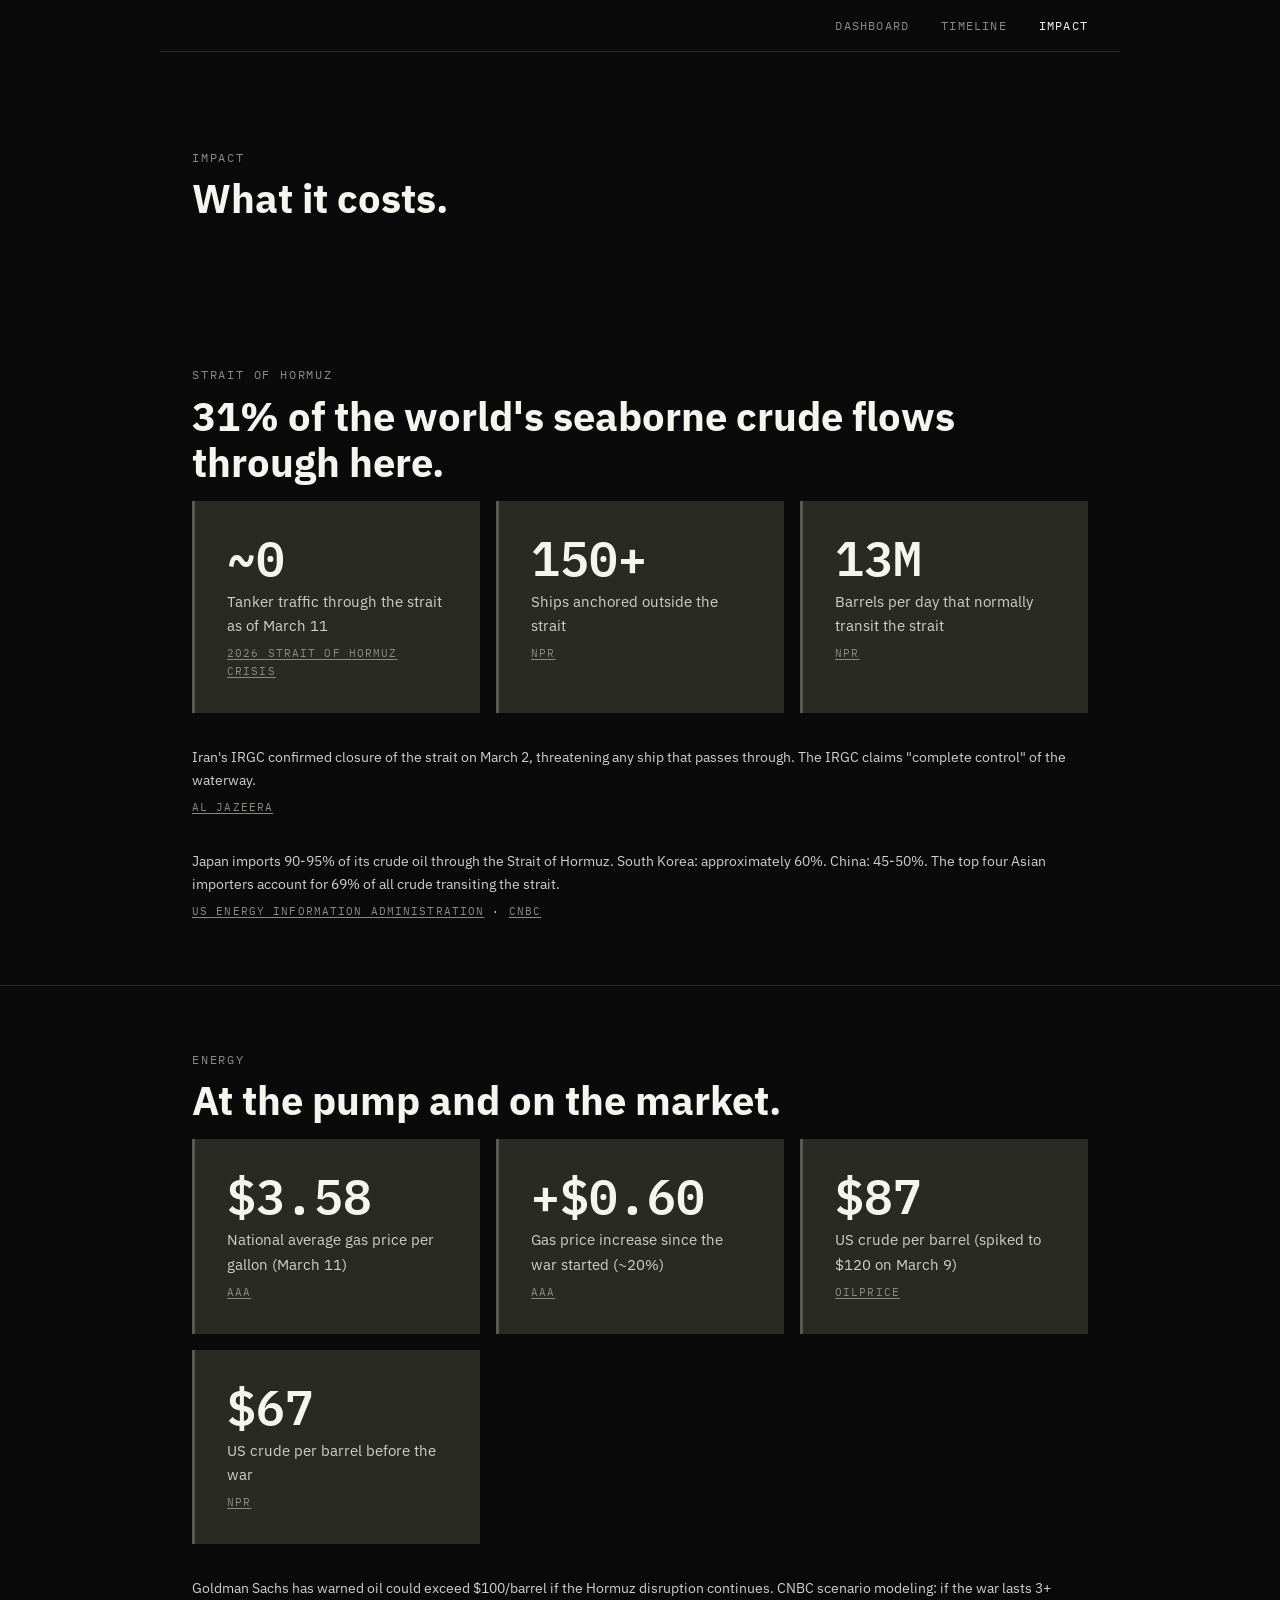
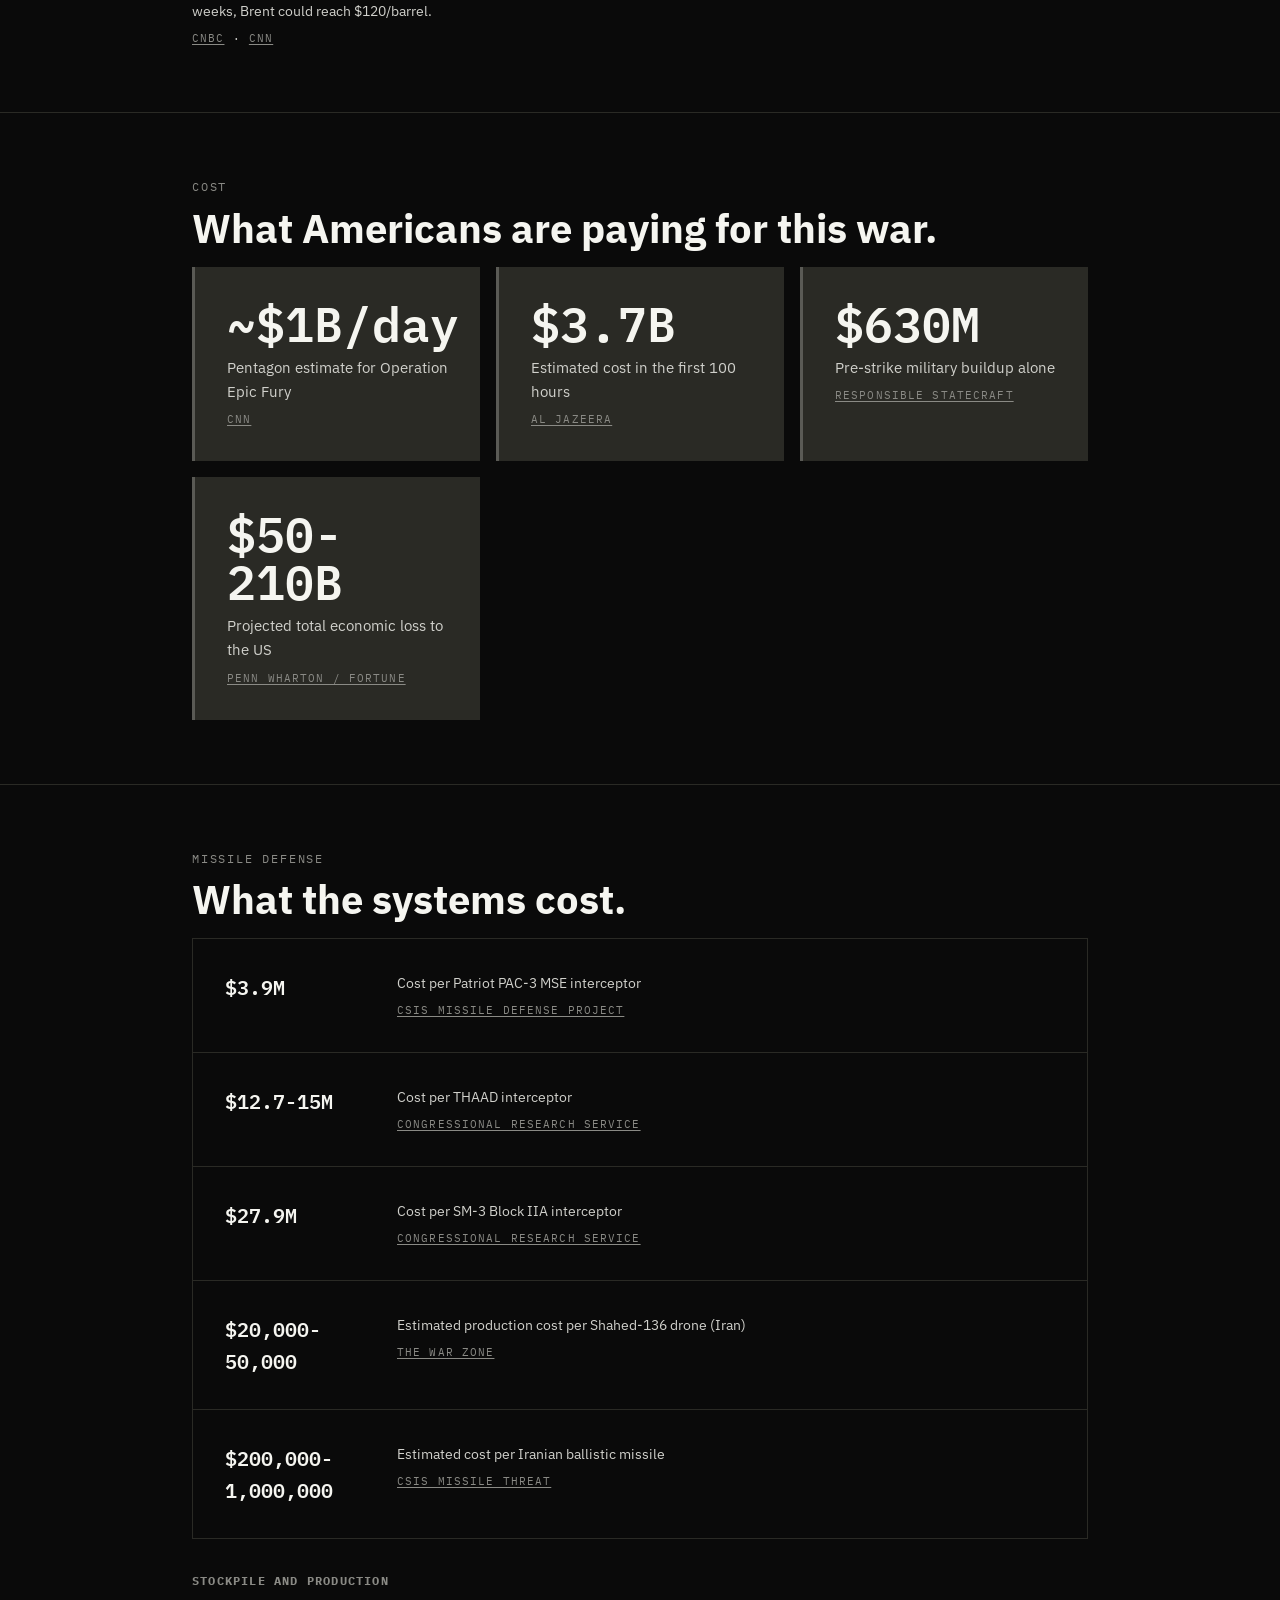
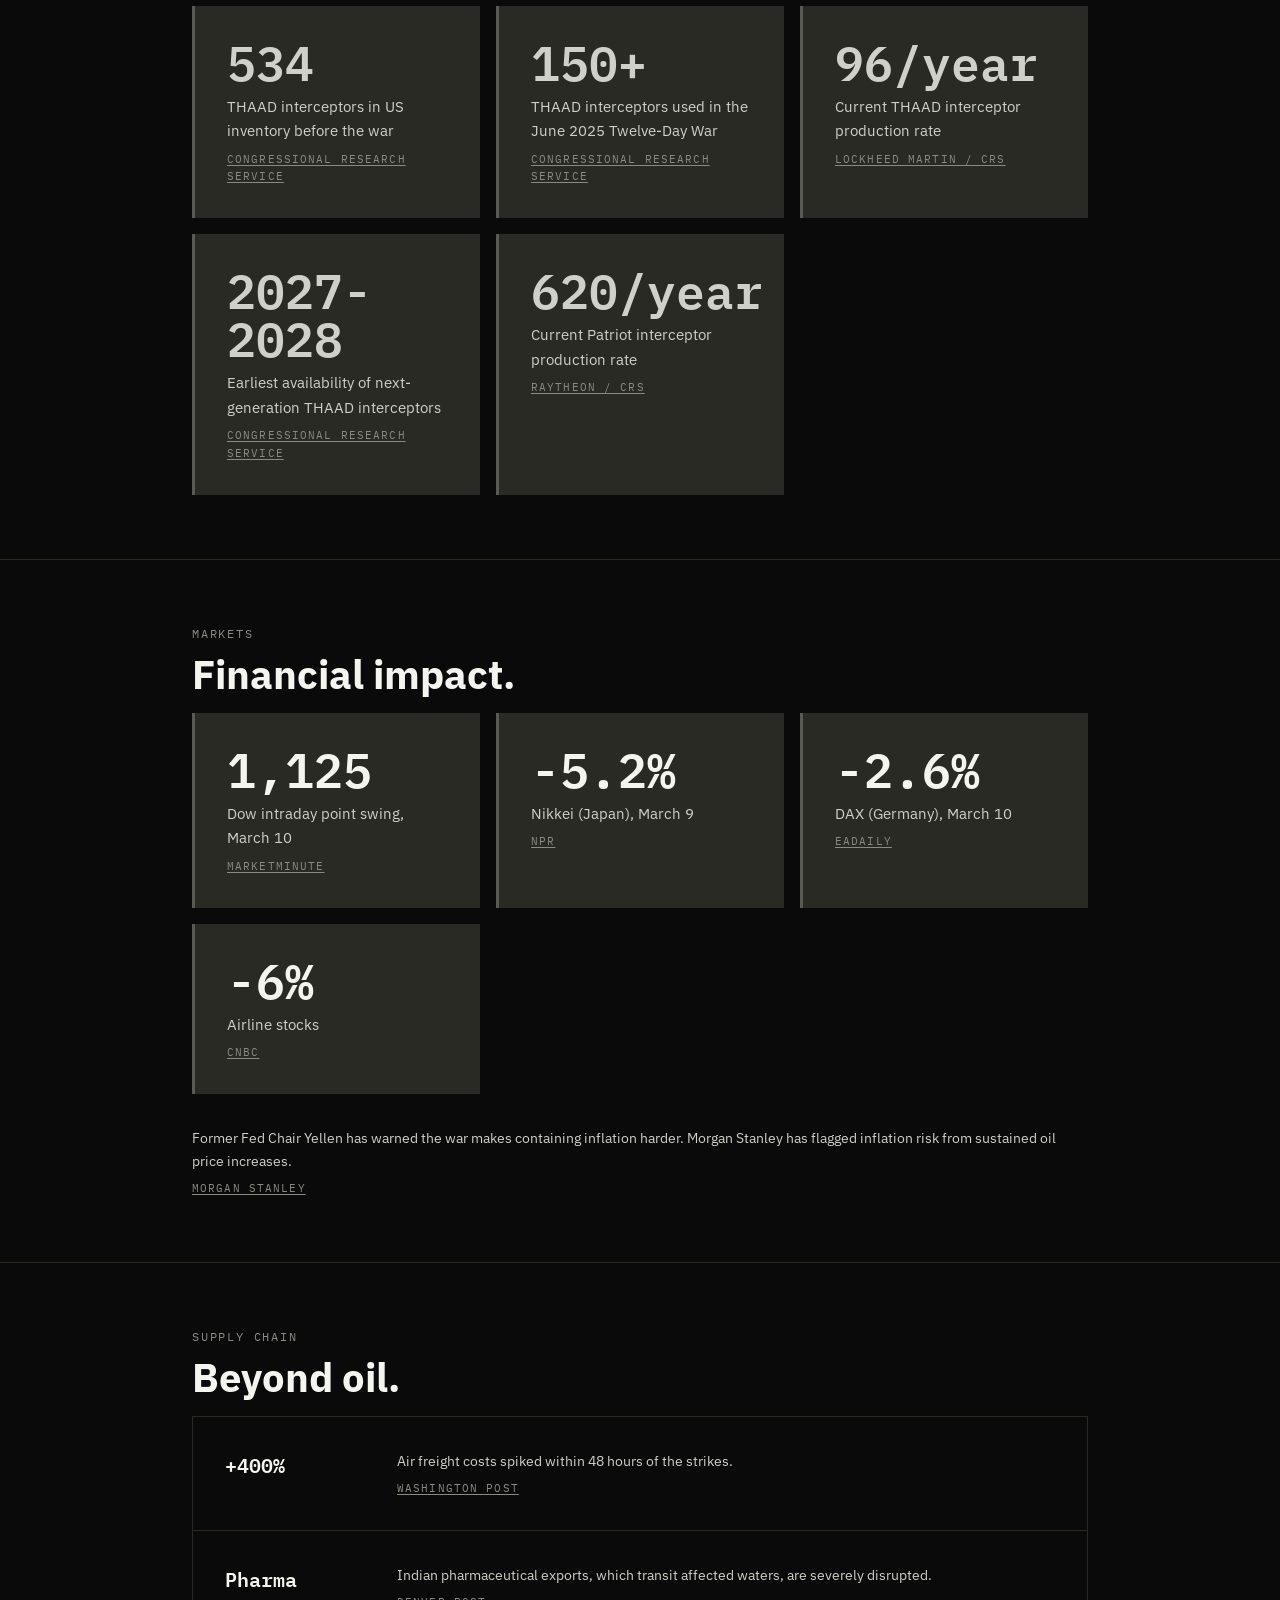
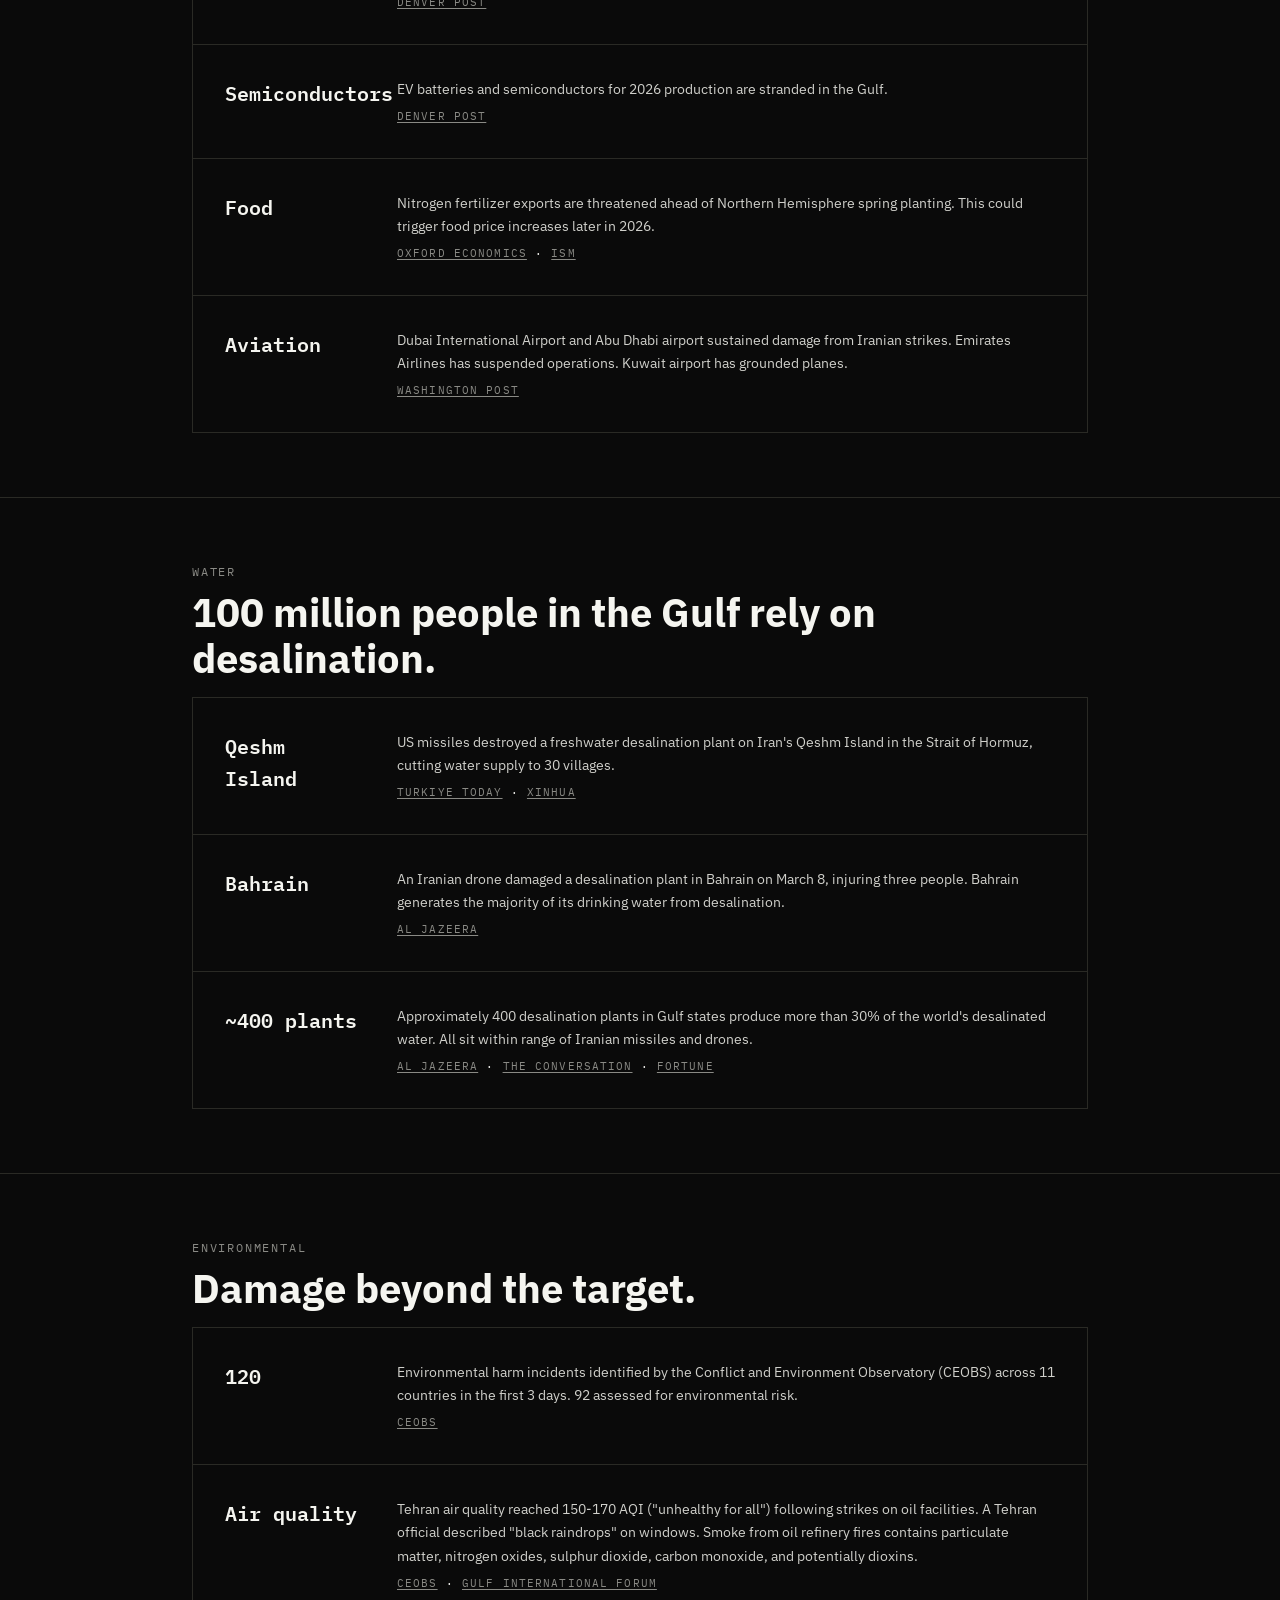
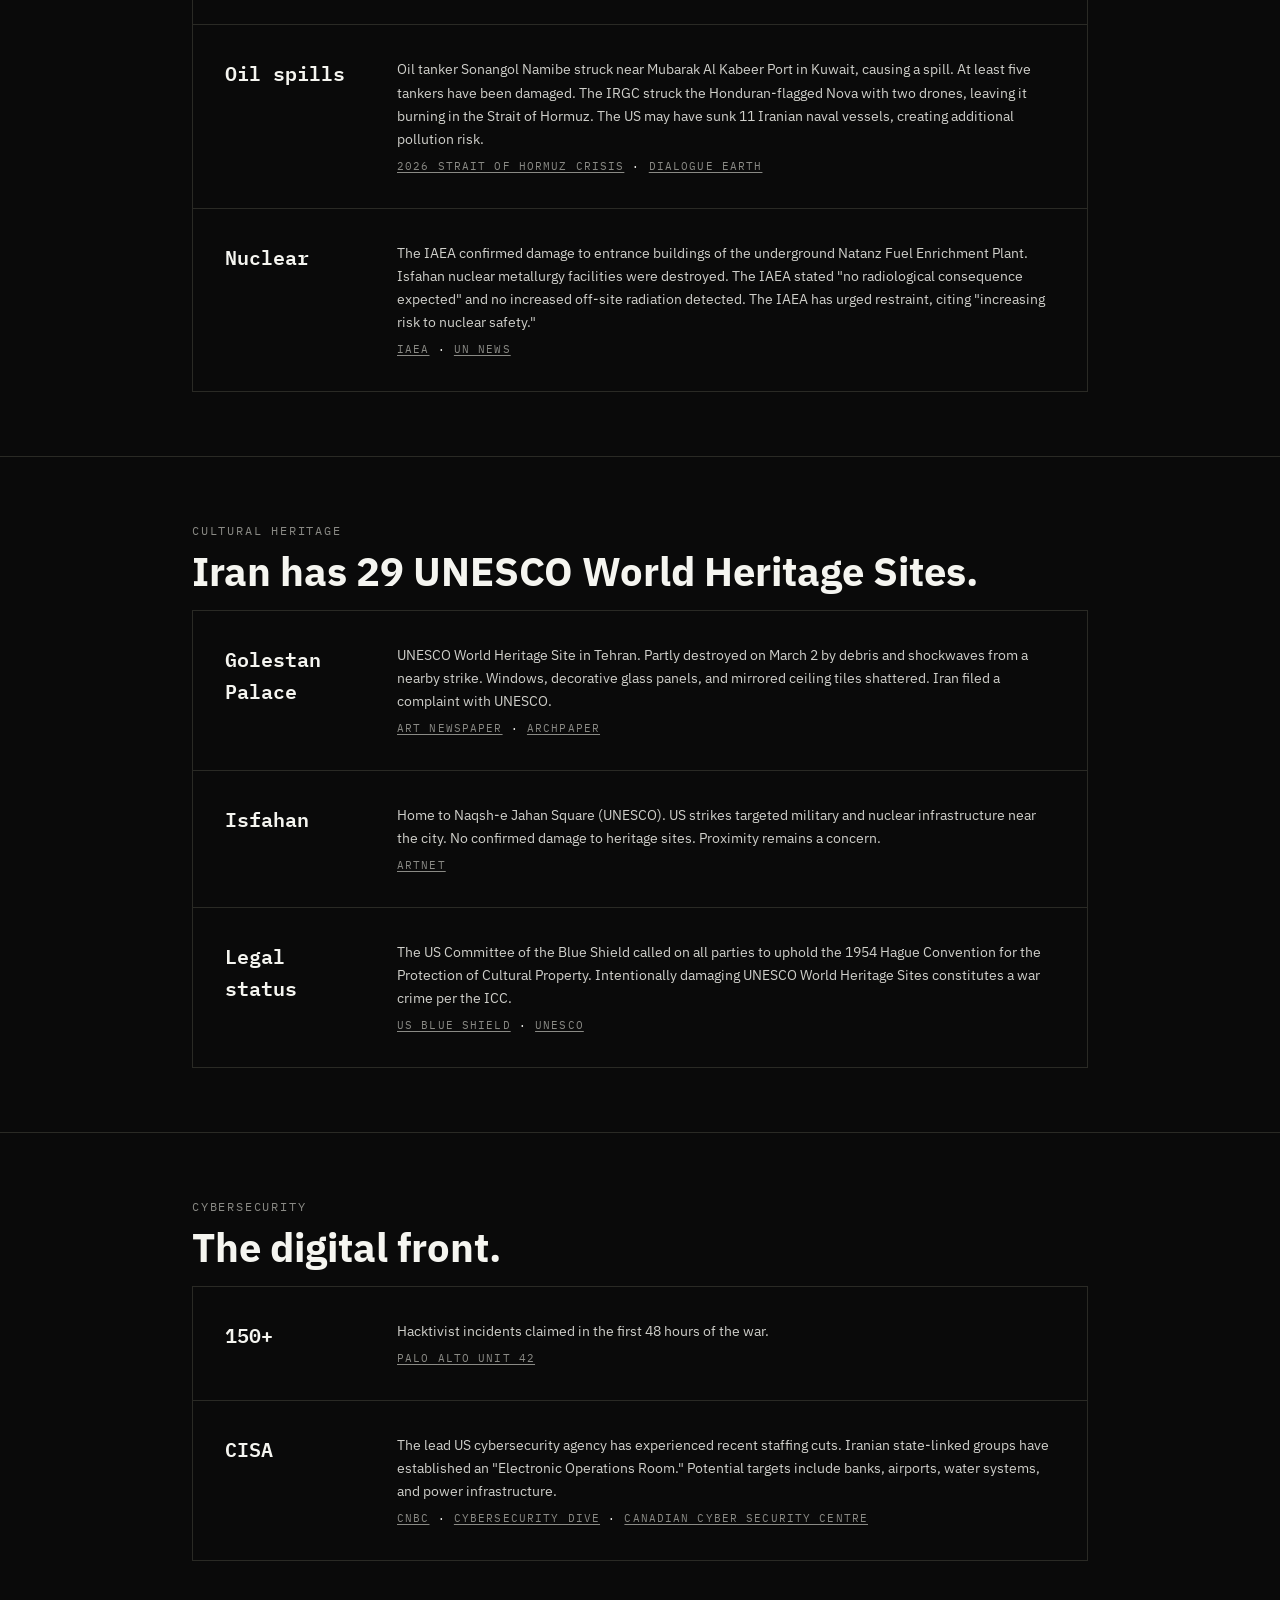
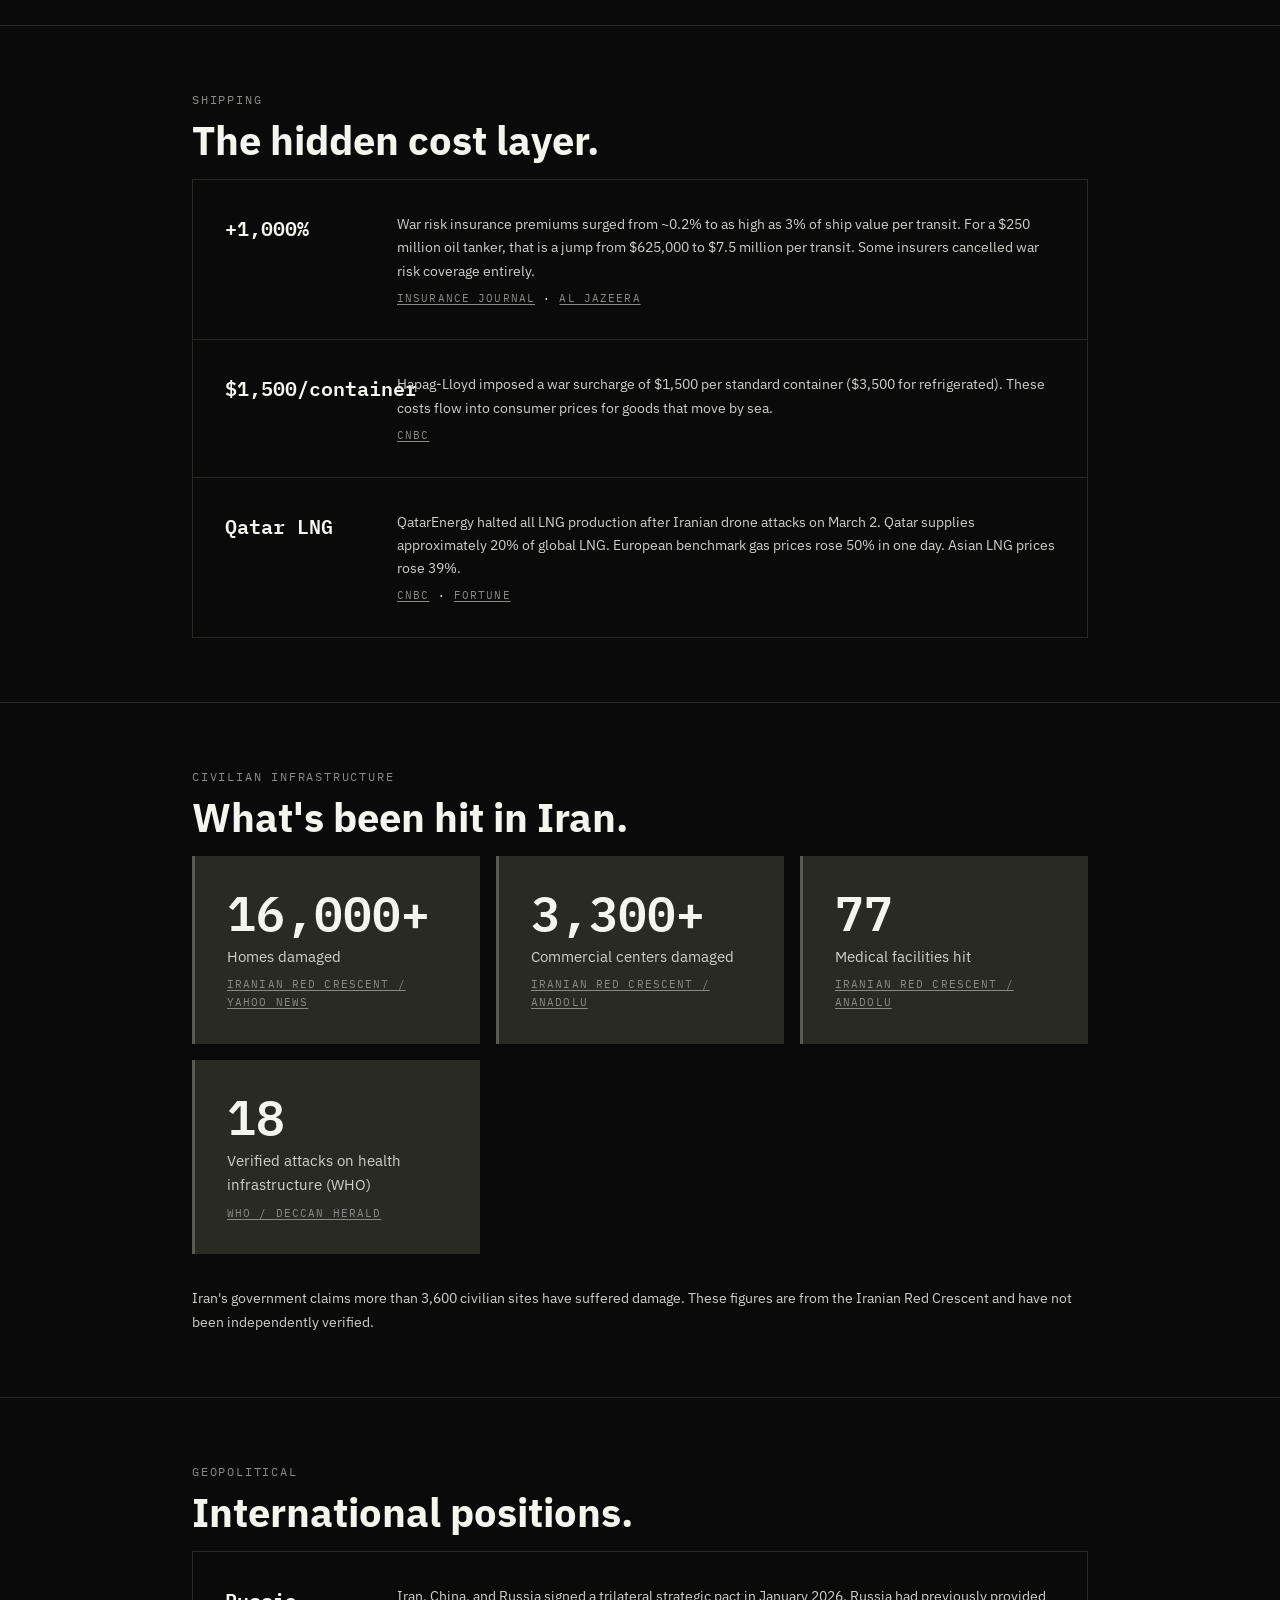
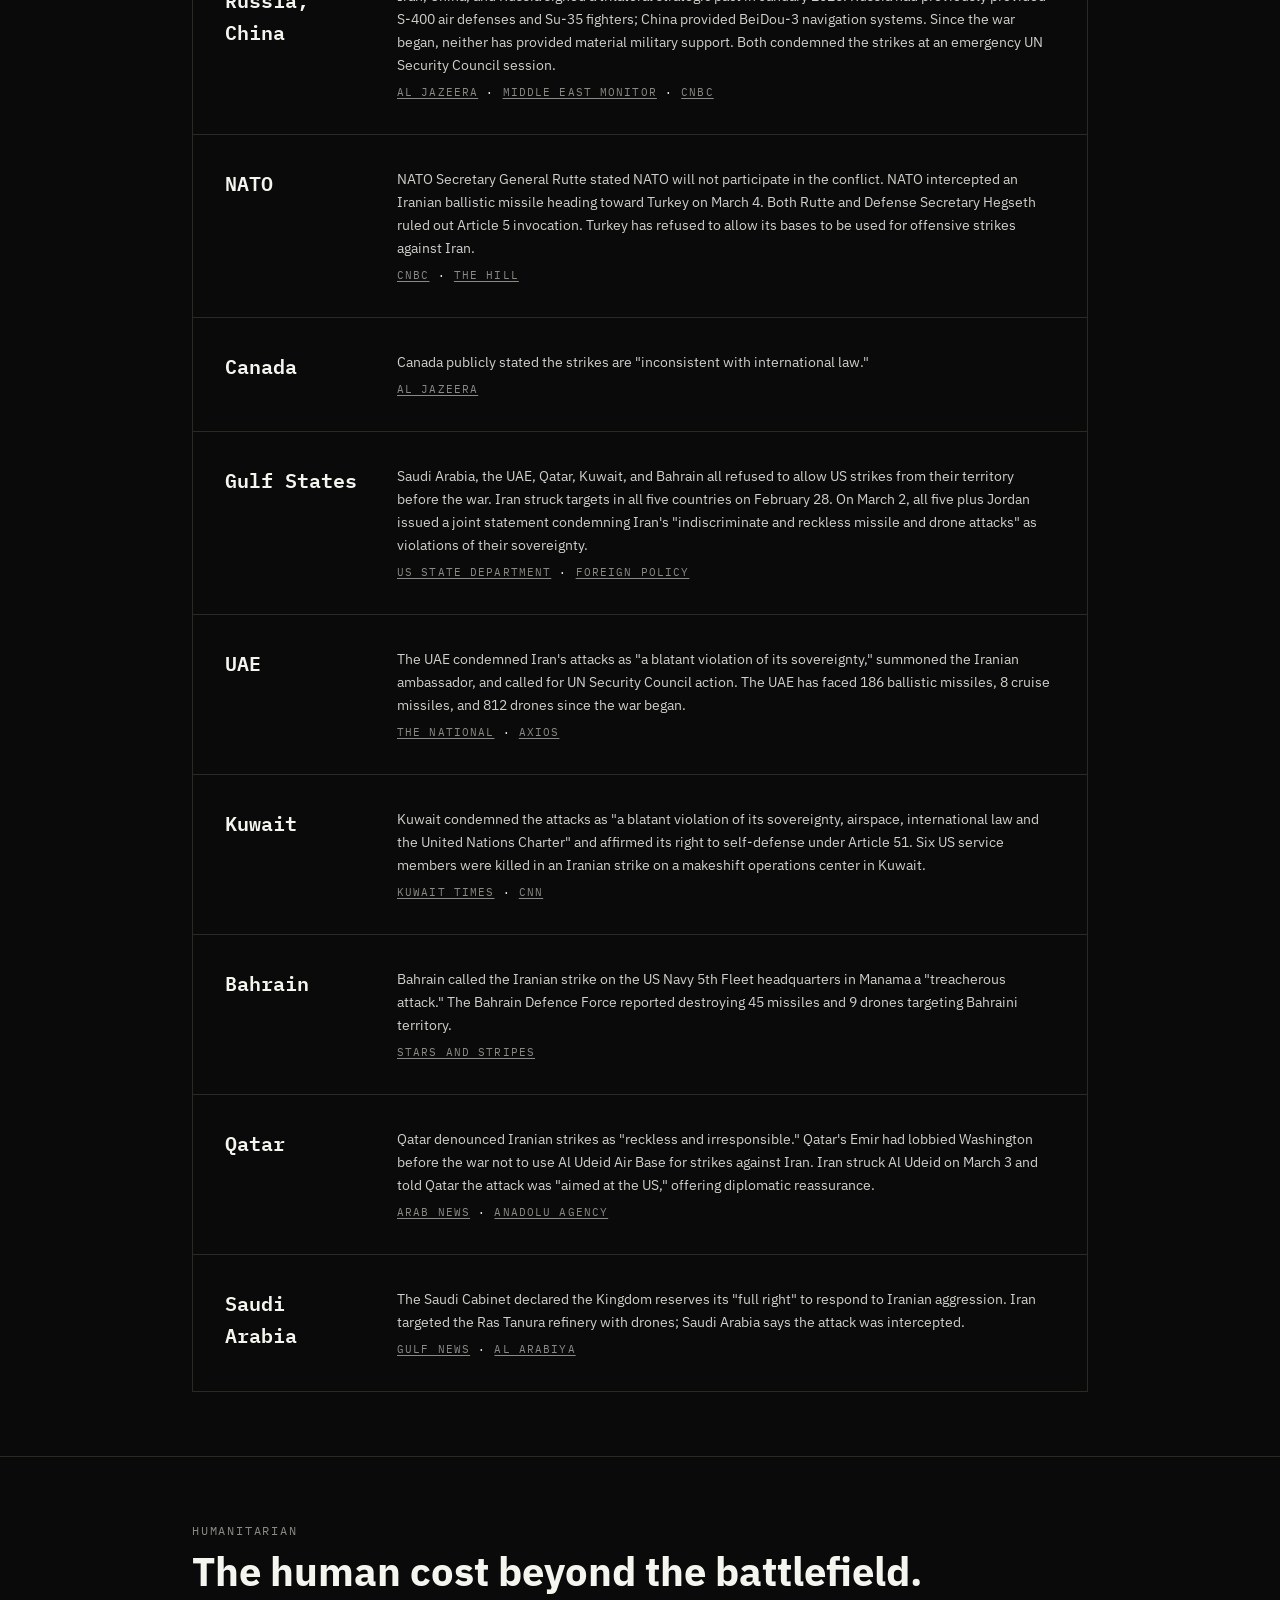
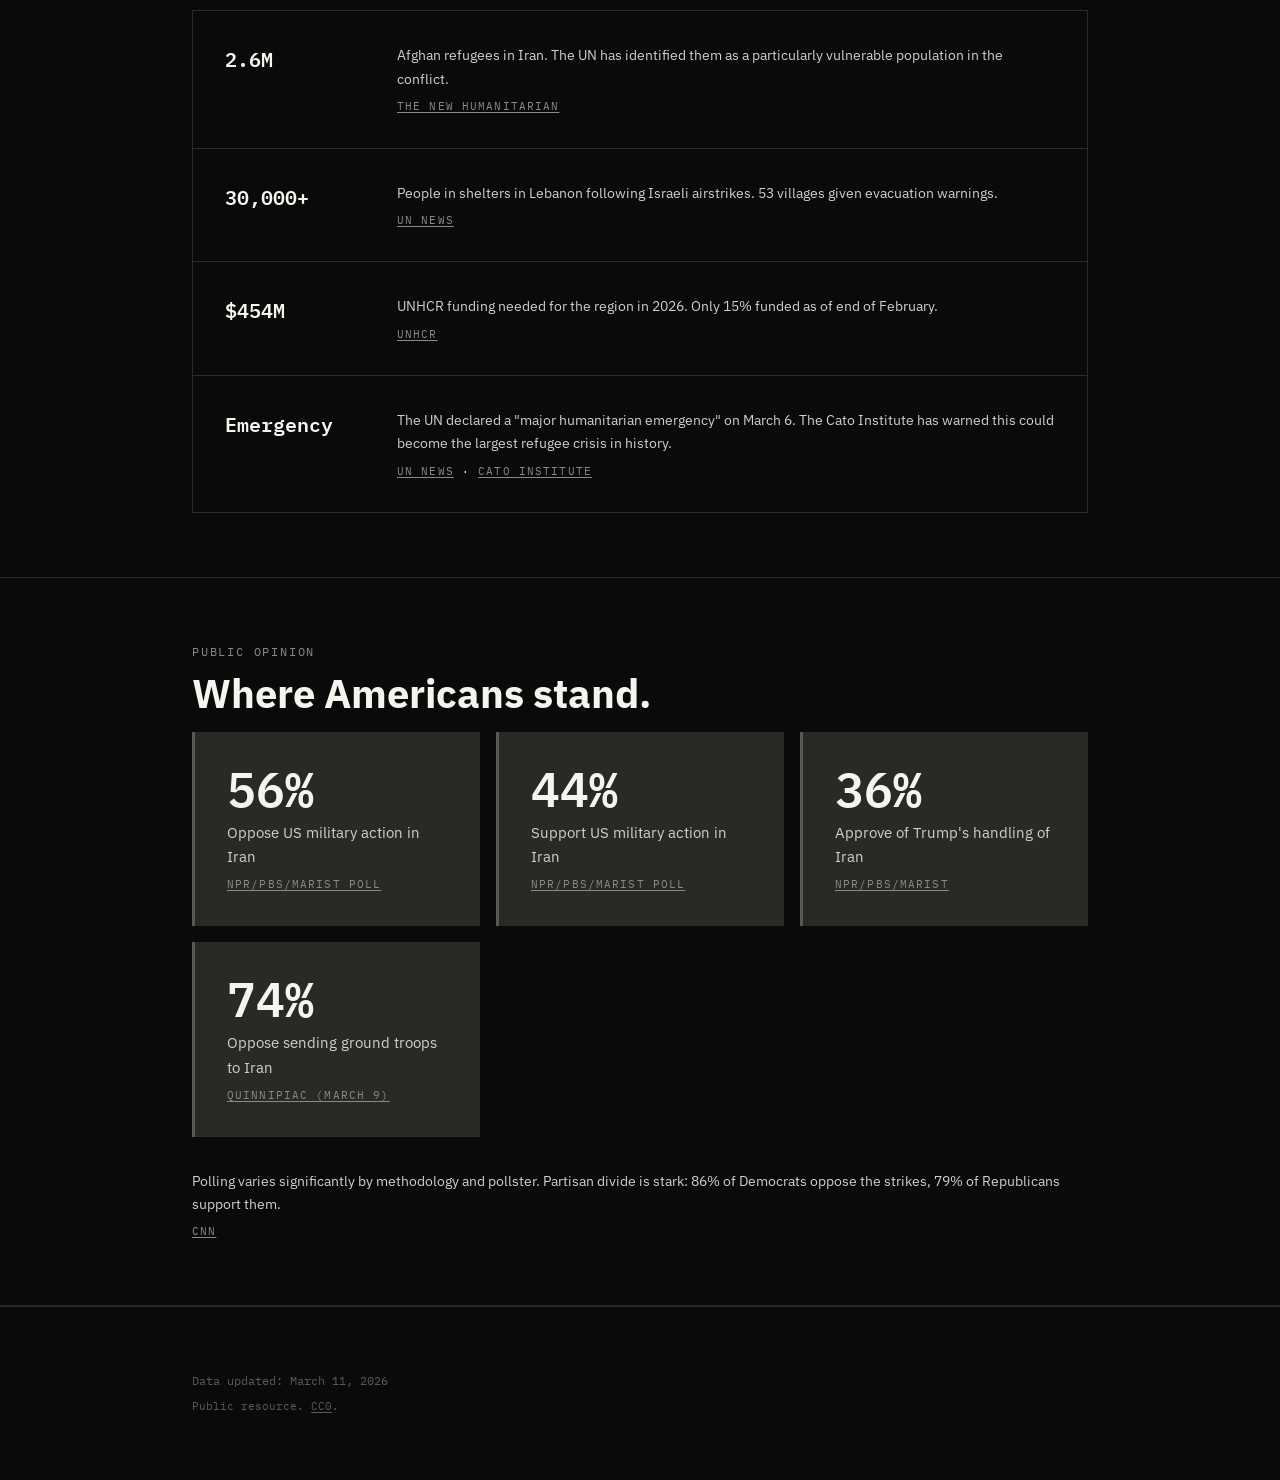
==== commit 76f918bb: "Daily update: March 11, 2026 (Day 12) Casualties: killed 1,255 -> 1,300+ (AJ liveblog), targets 5,00" ====
--- a/impact.html
+++ b/impact.html
@@ -62,7 +62,7 @@
         <div class="stats-grid">
           <div class="stat-card">
             <div class="stat-number" data-bind="hormuz.tankerTraffic.value">~0</div>
-            <div class="stat-label" data-bind="hormuz.tankerTraffic.label">Tanker traffic through the strait as of March 4</div>
+            <div class="stat-label" data-bind="hormuz.tankerTraffic.label">Tanker traffic through the strait as of March 11</div>
             <div class="stat-source">
               <a href="https://en.wikipedia.org/wiki/2026_Strait_of_Hormuz_crisis" target="_blank" rel="noopener" data-bind-href="hormuz.tankerTraffic.sourceUrl"><span data-bind="hormuz.tankerTraffic.sourceLabel">2026 Strait of Hormuz crisis</span></a>
             </div>
@@ -808,10 +808,10 @@
             </div>
           </div>
           <div class="stat-card">
-            <div class="stat-number" data-bind="polls.approveAlt.value">54%</div>
-            <div class="stat-label" data-bind="polls.approveAlt.label">Approve (InsiderAdvantage poll, different methodology)</div>
-            <div class="stat-source">
-              <a href="https://insideradvantage.com/insideradvantage-national-flash-survey-voters-approve-trump-actions-related-to-iran-by-a-17-margin-54-37/" target="_blank" rel="noopener" data-bind-href="polls.approveAlt.sourceUrl"><span data-bind="polls.approveAlt.sourceLabel">InsiderAdvantage</span></a>
+            <div class="stat-number" data-bind="polls.groundTroops.value">74%</div>
+            <div class="stat-label" data-bind="polls.groundTroops.label">Oppose sending ground troops to Iran</div>
+            <div class="stat-source">
+              <a href="https://poll.qu.edu/poll-release?releaseid=3952" target="_blank" rel="noopener" data-bind-href="polls.groundTroops.sourceUrl"><span data-bind="polls.groundTroops.sourceLabel">Quinnipiac (March 9)</span></a>
             </div>
           </div>
         </div>
@@ -829,7 +829,7 @@
 
   <footer class="site-footer">
     <div class="section-inner">
-      <div class="footer-updated">Data updated: March 8, 2026</div>
+      <div class="footer-updated">Data updated: March 11, 2026</div>
       <div class="footer-license">
         Public resource. <a href="https://creativecommons.org/publicdomain/zero/1.0/" target="_blank" rel="noopener">CC0</a>.
       </div>
--- a/style.css
+++ b/style.css
@@ -134,9 +134,10 @@
 }
 
 .hero-headline {
-  font-size: clamp(2rem, 6vw, 3.5rem);
+  font-size: clamp(1.6rem, 5.5vw, 3.5rem);
   font-weight: 700;
   line-height: 1.1;
+  white-space: nowrap;
   margin-bottom: var(--space-md);
 }
 
@@ -650,6 +651,14 @@
   border-color: var(--gray-600);
 }
 
+.share-card {
+  cursor: pointer;
+  font-family: inherit;
+  color: inherit;
+  text-align: left;
+  width: 100%;
+}
+
 .action-card h3 {
   font-size: 1.1rem;
   font-weight: 600;
@@ -733,6 +742,15 @@
   font-size: 0.9rem;
   color: var(--gray-200);
   line-height: 1.6;
+}
+
+.impact-subhead {
+  font-family: var(--font-mono);
+  font-size: 0.75rem;
+  text-transform: uppercase;
+  letter-spacing: 0.1em;
+  color: var(--gray-400);
+  margin-bottom: var(--space-sm);
 }
 
 .impact-list {
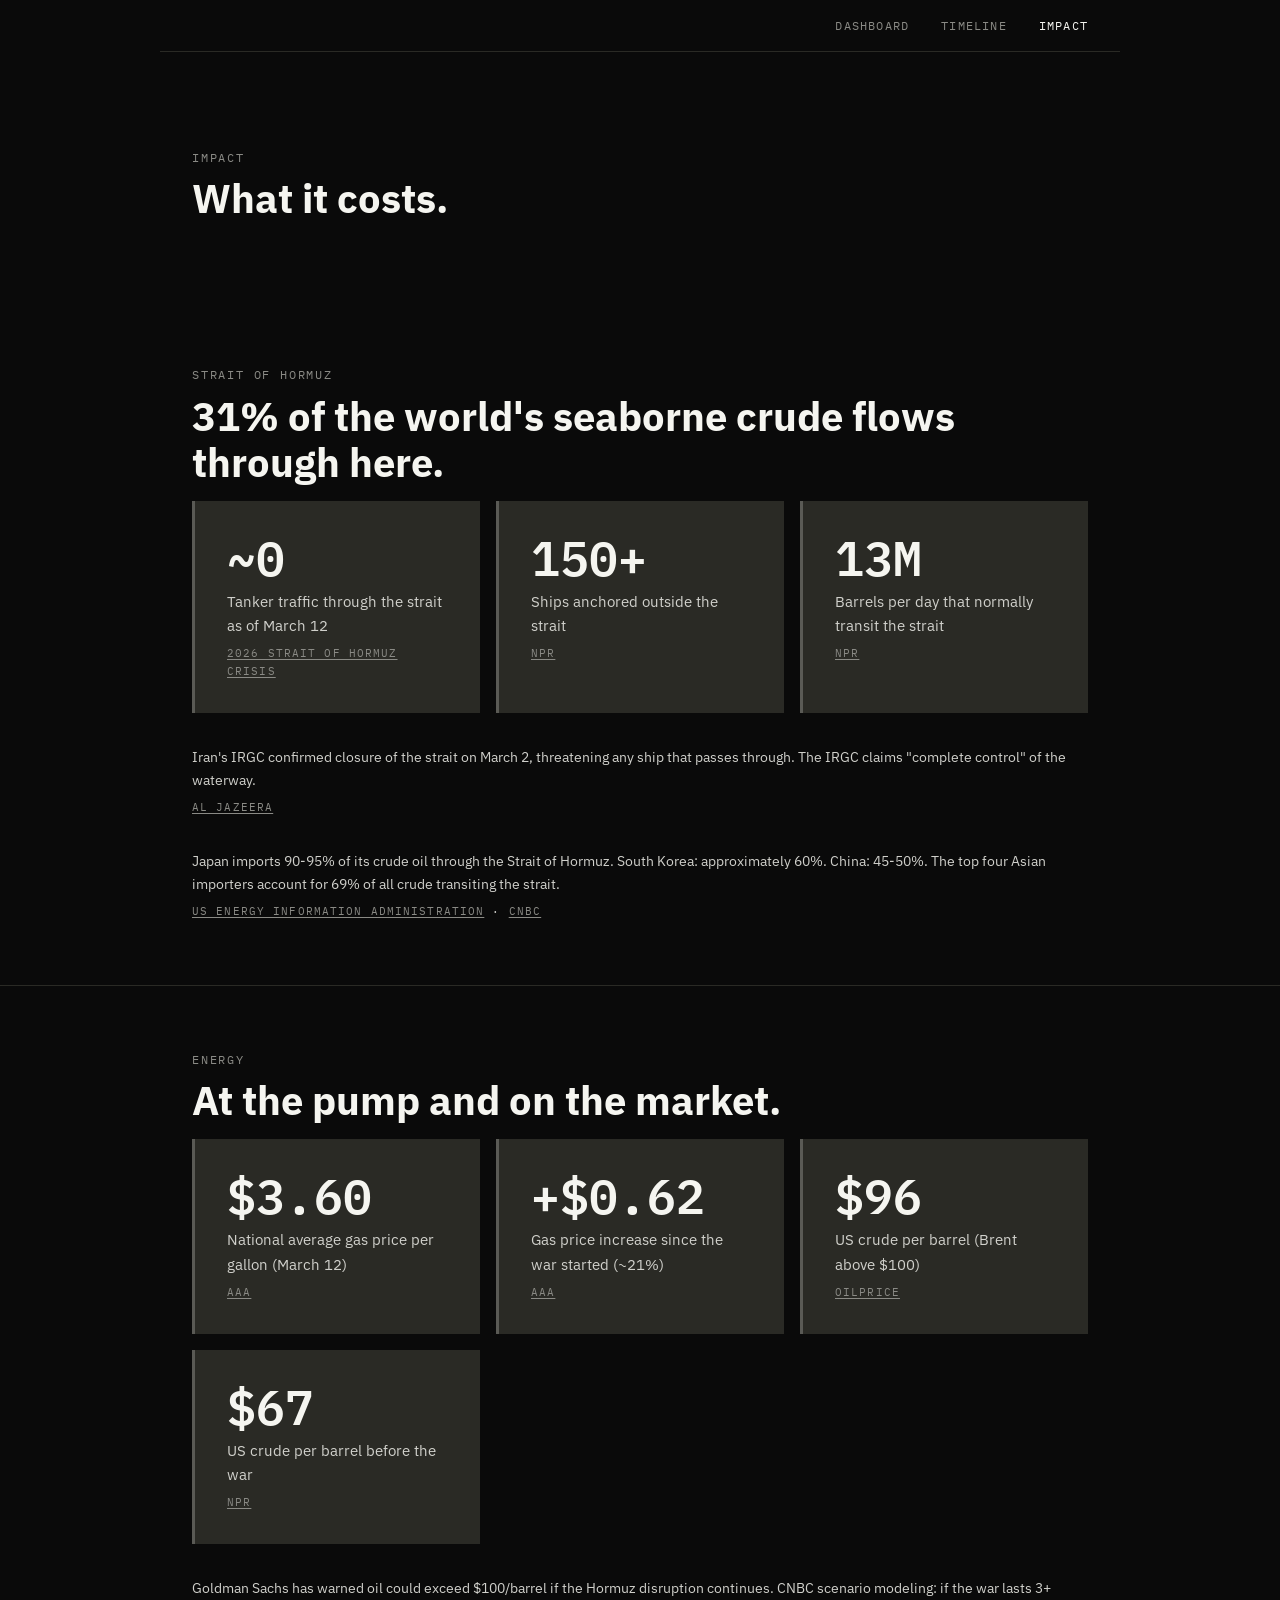
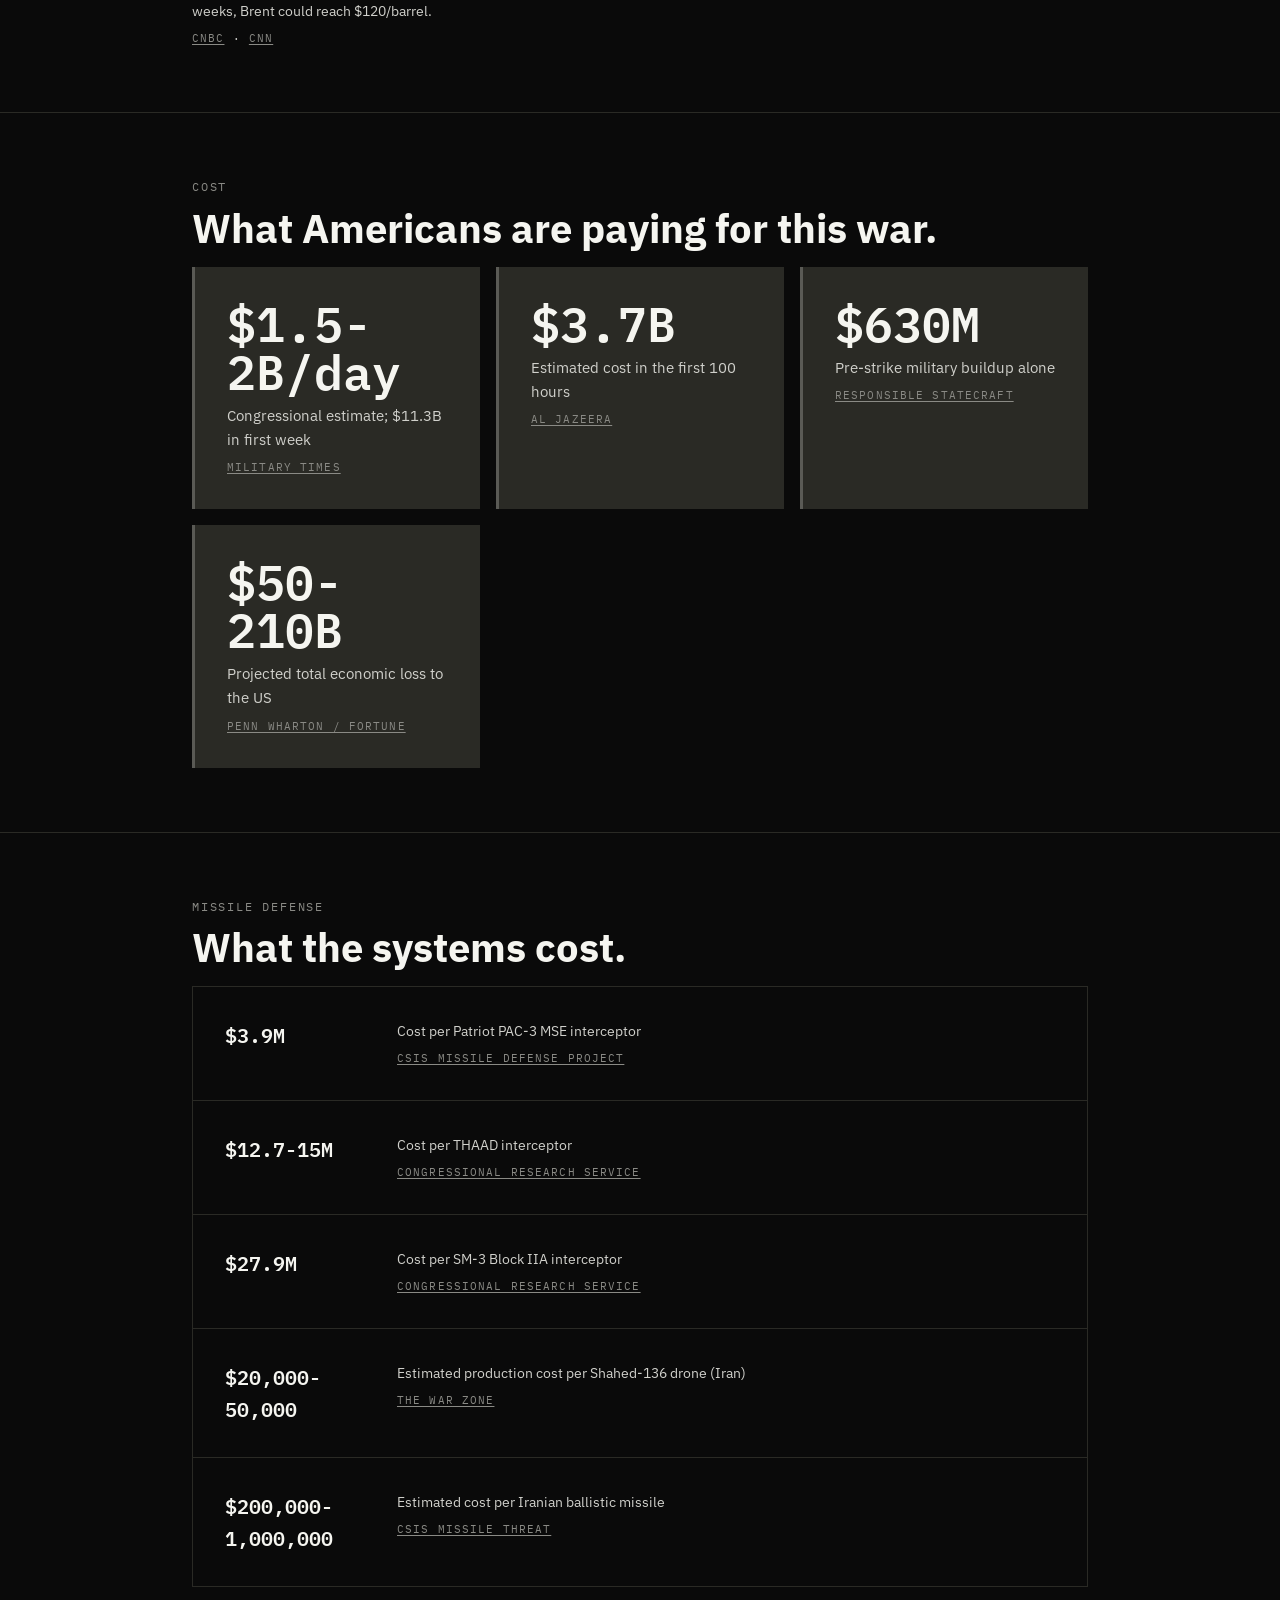
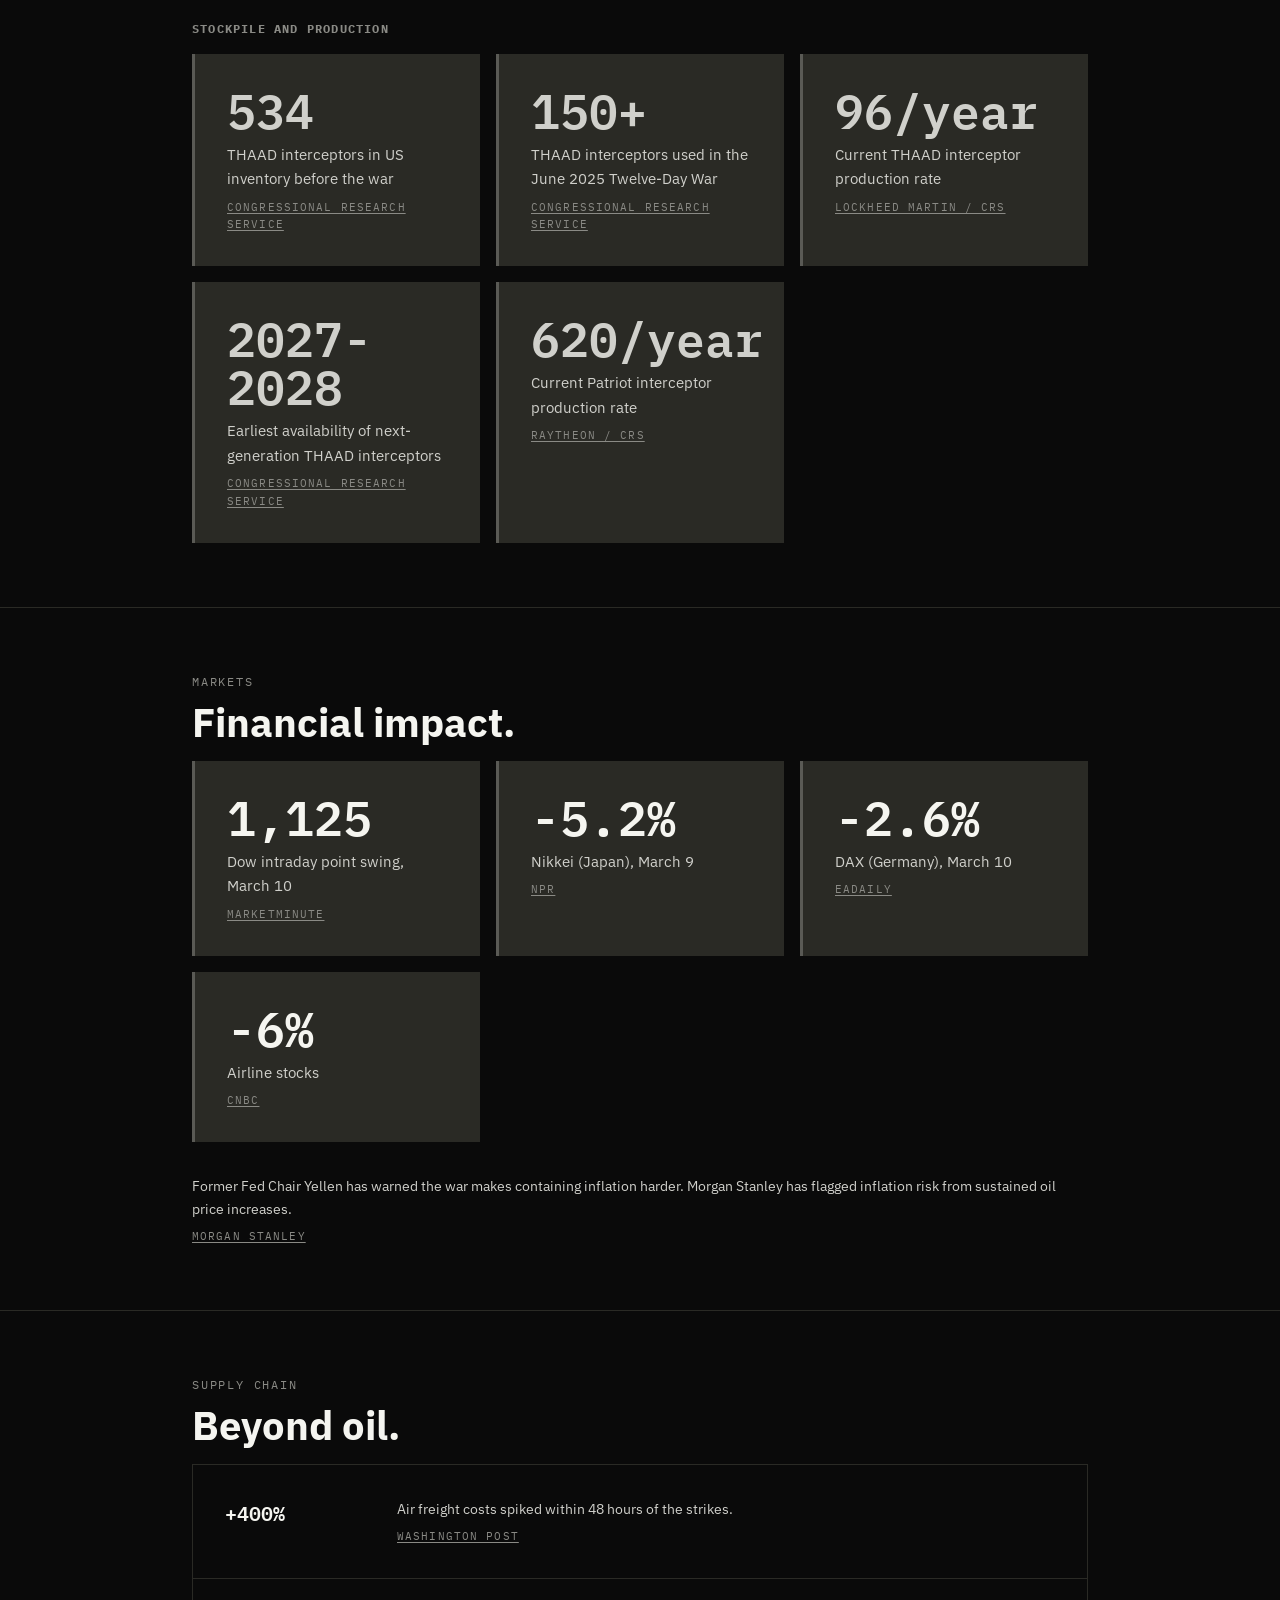
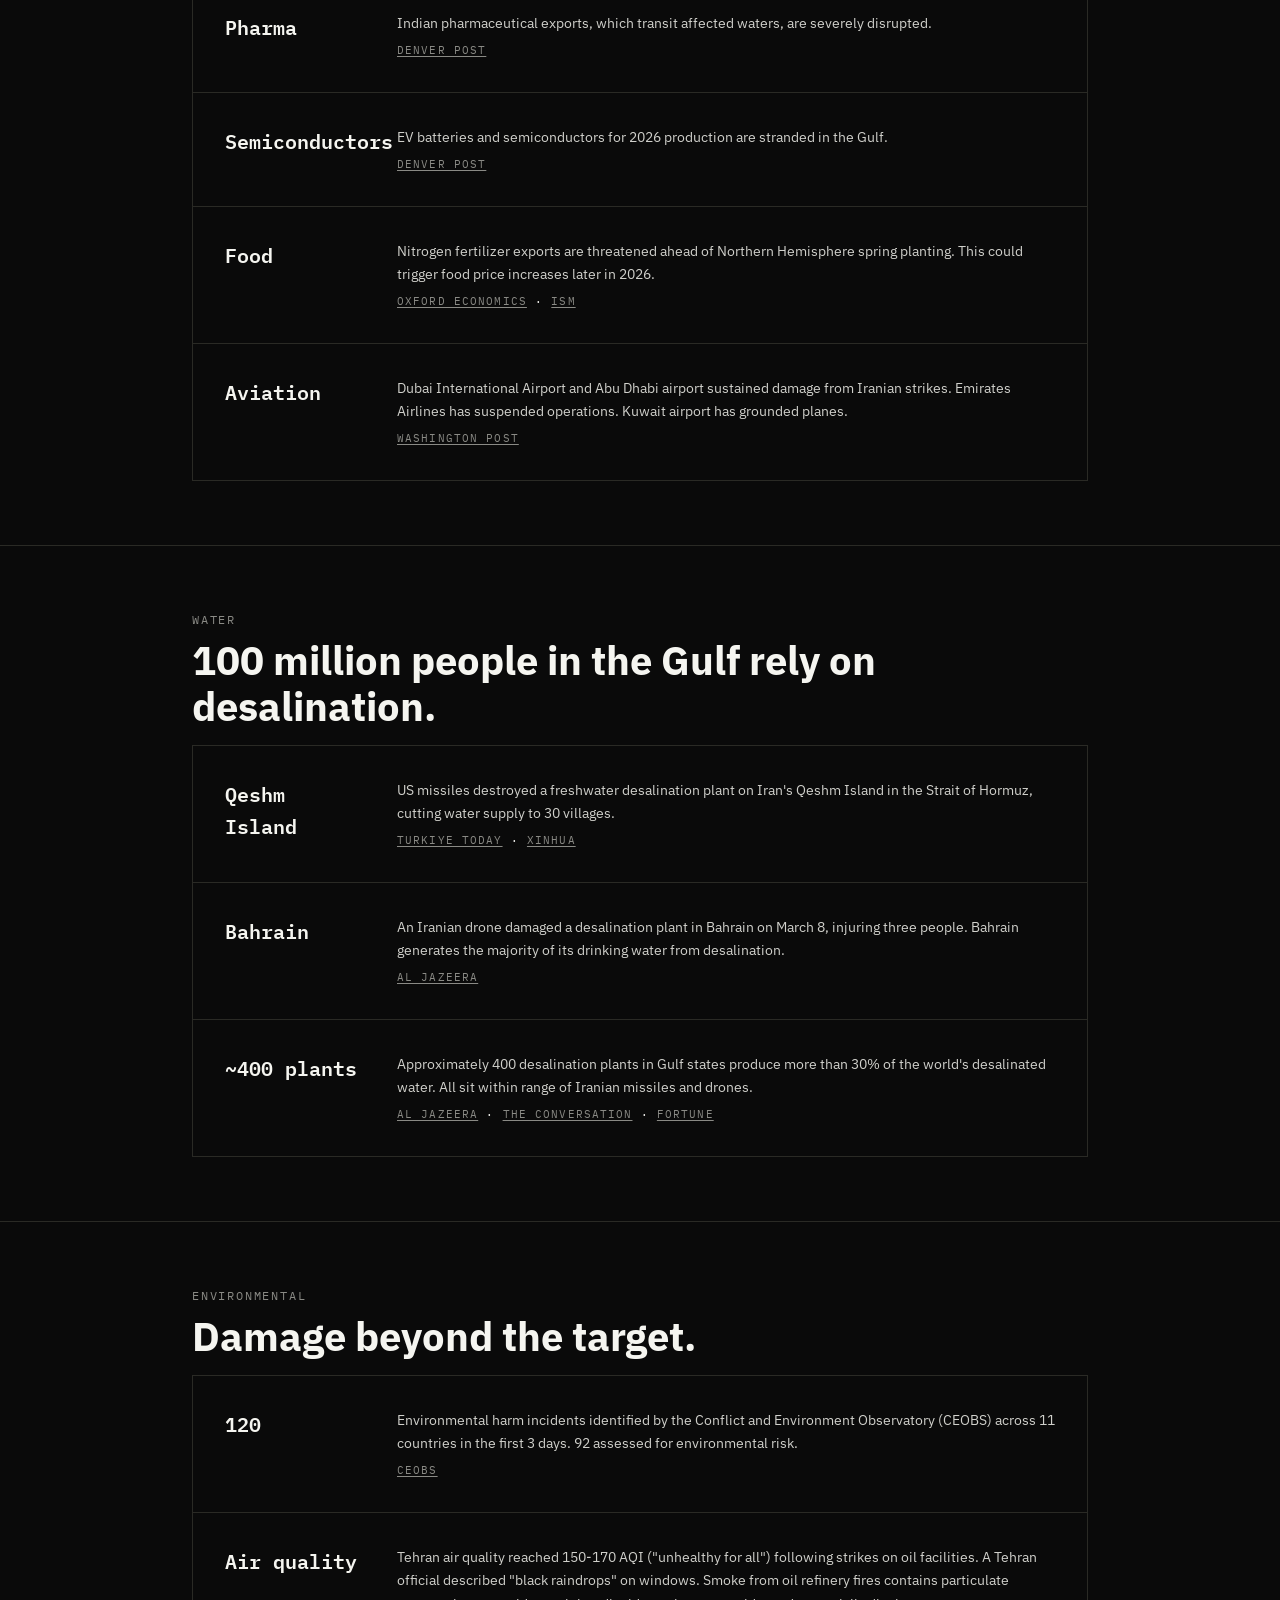
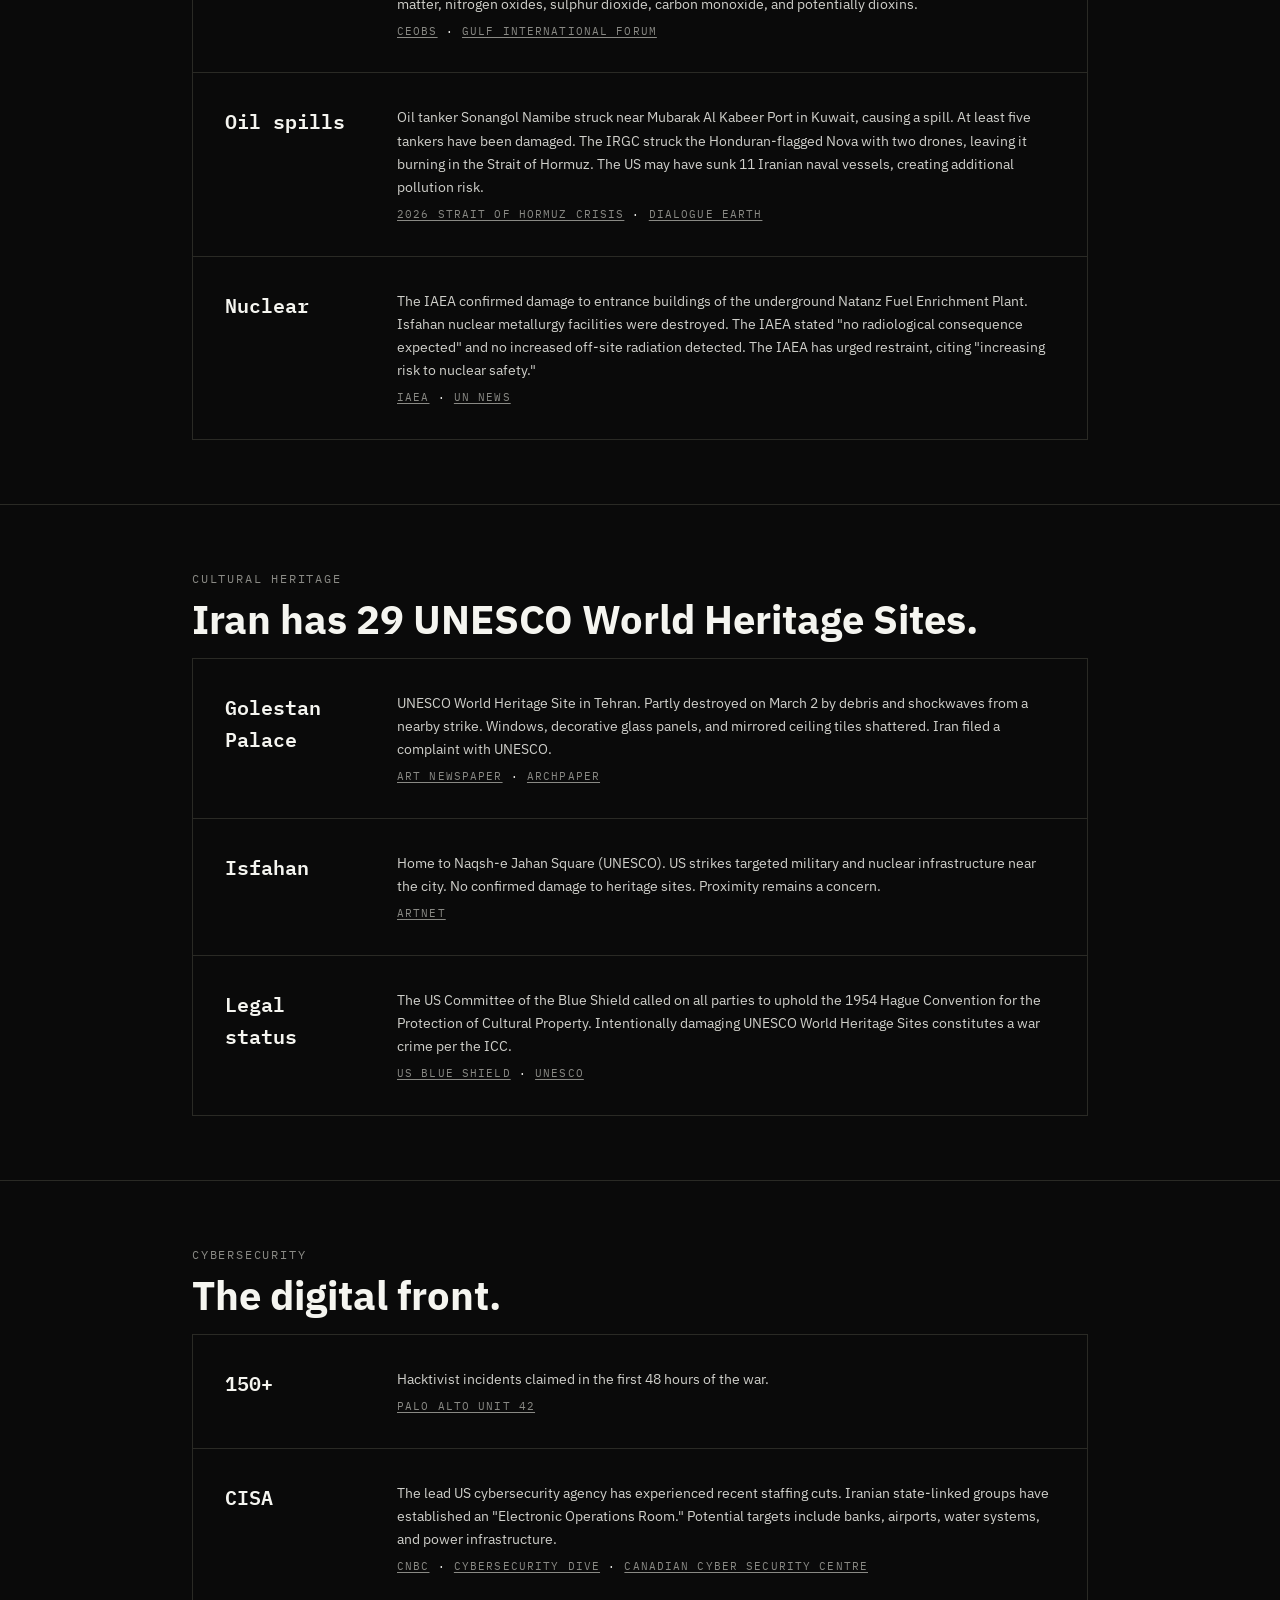
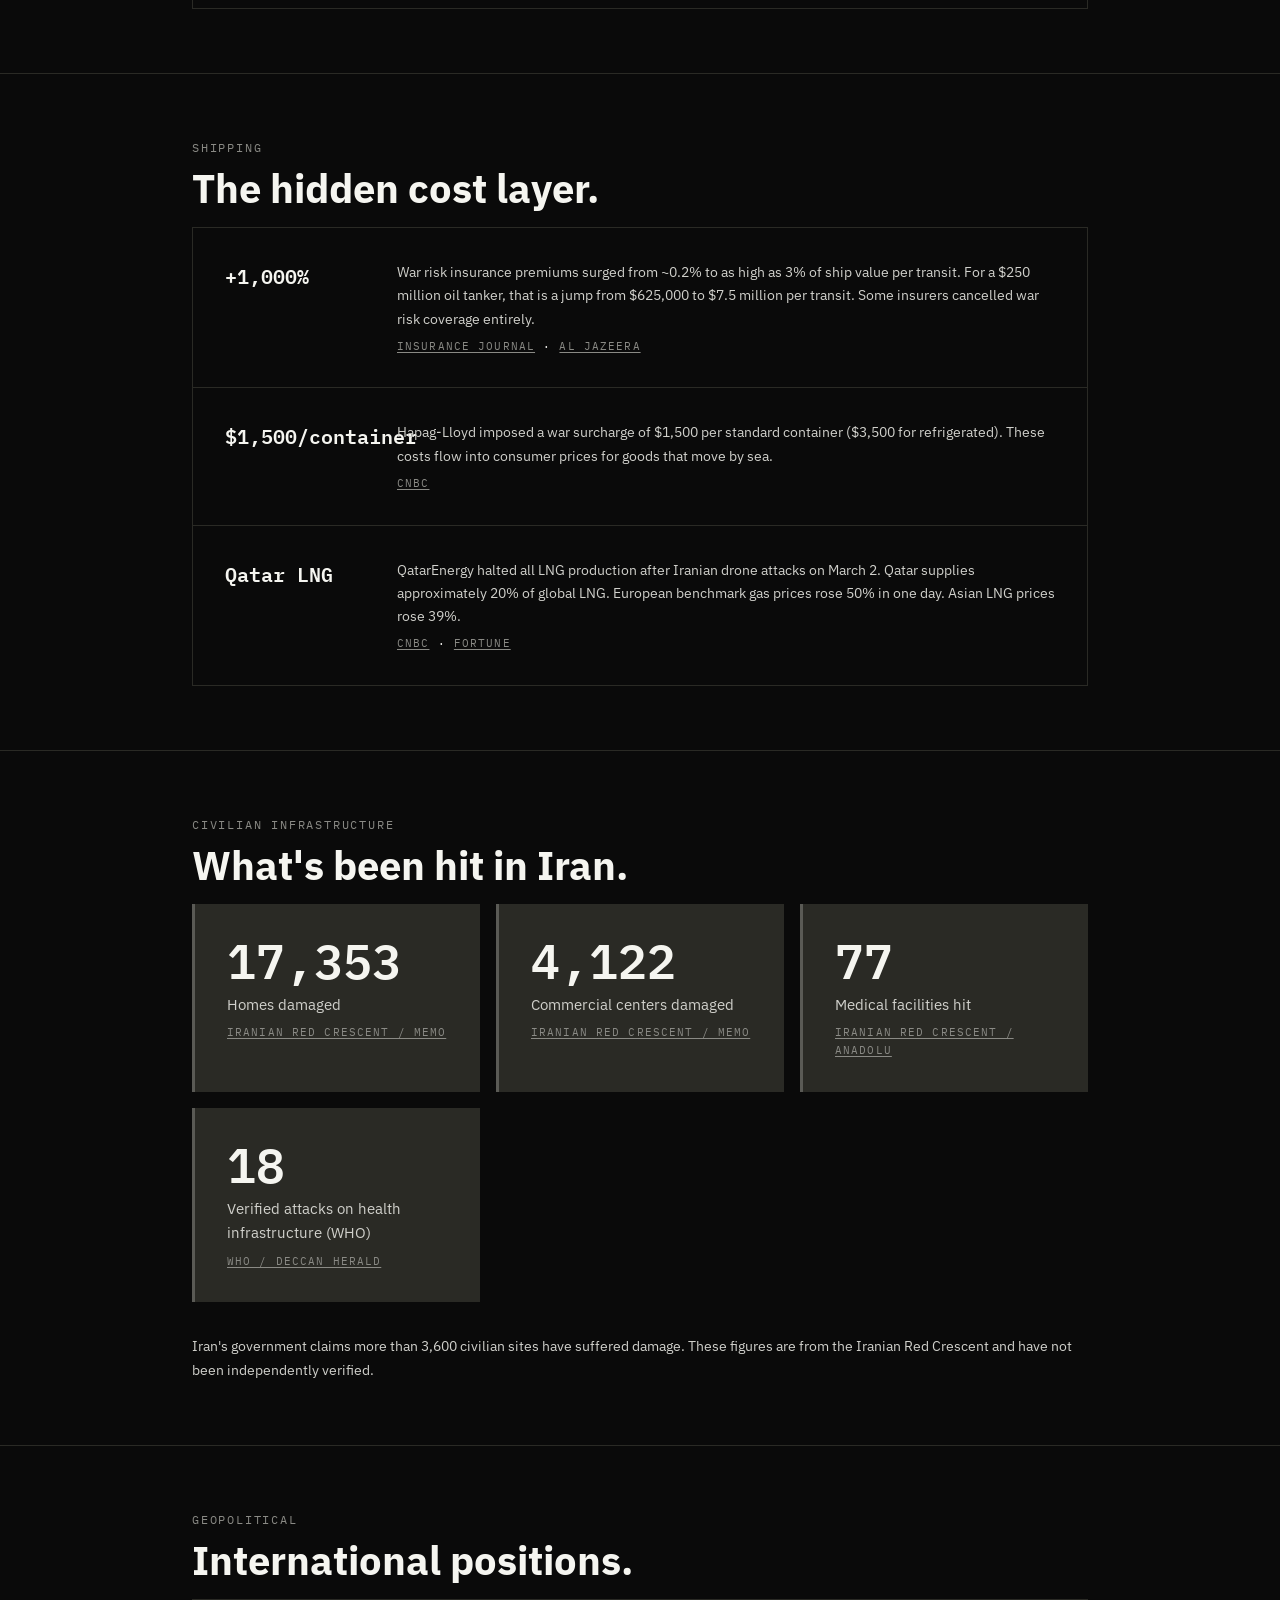
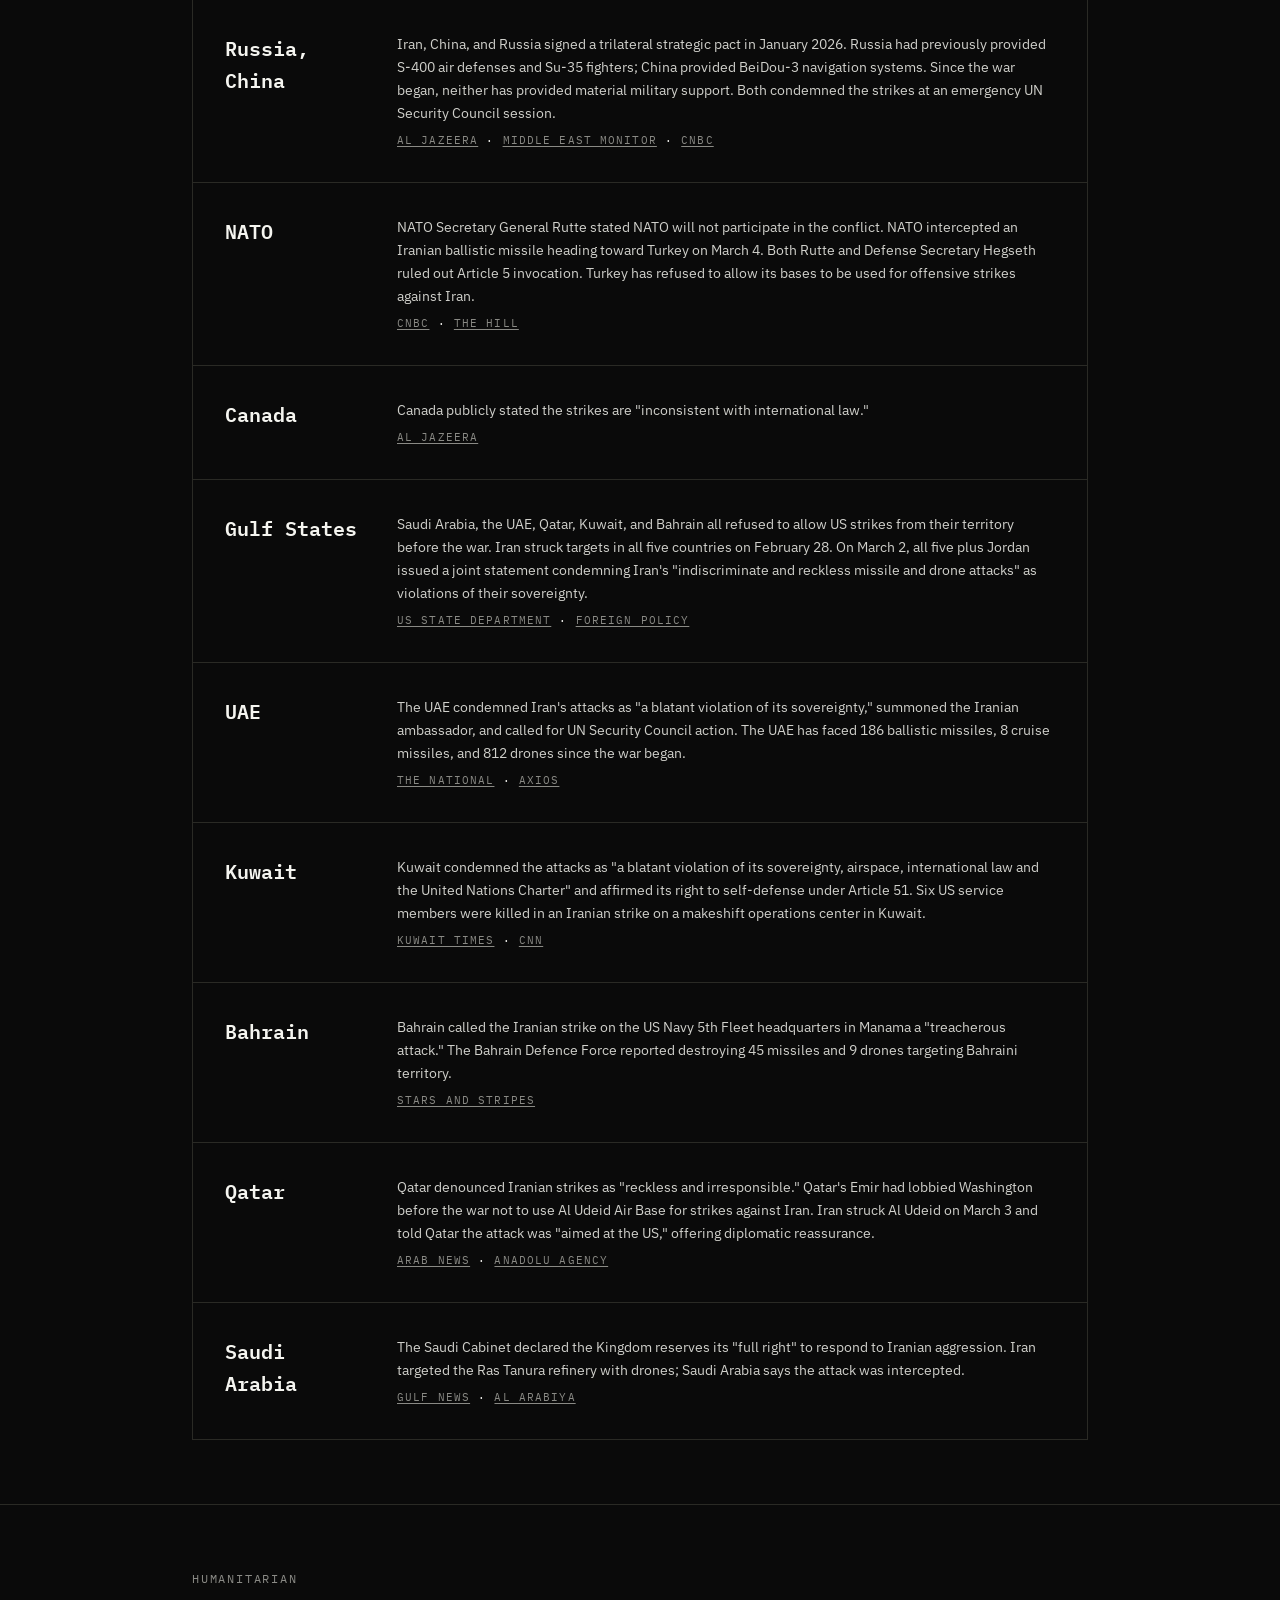
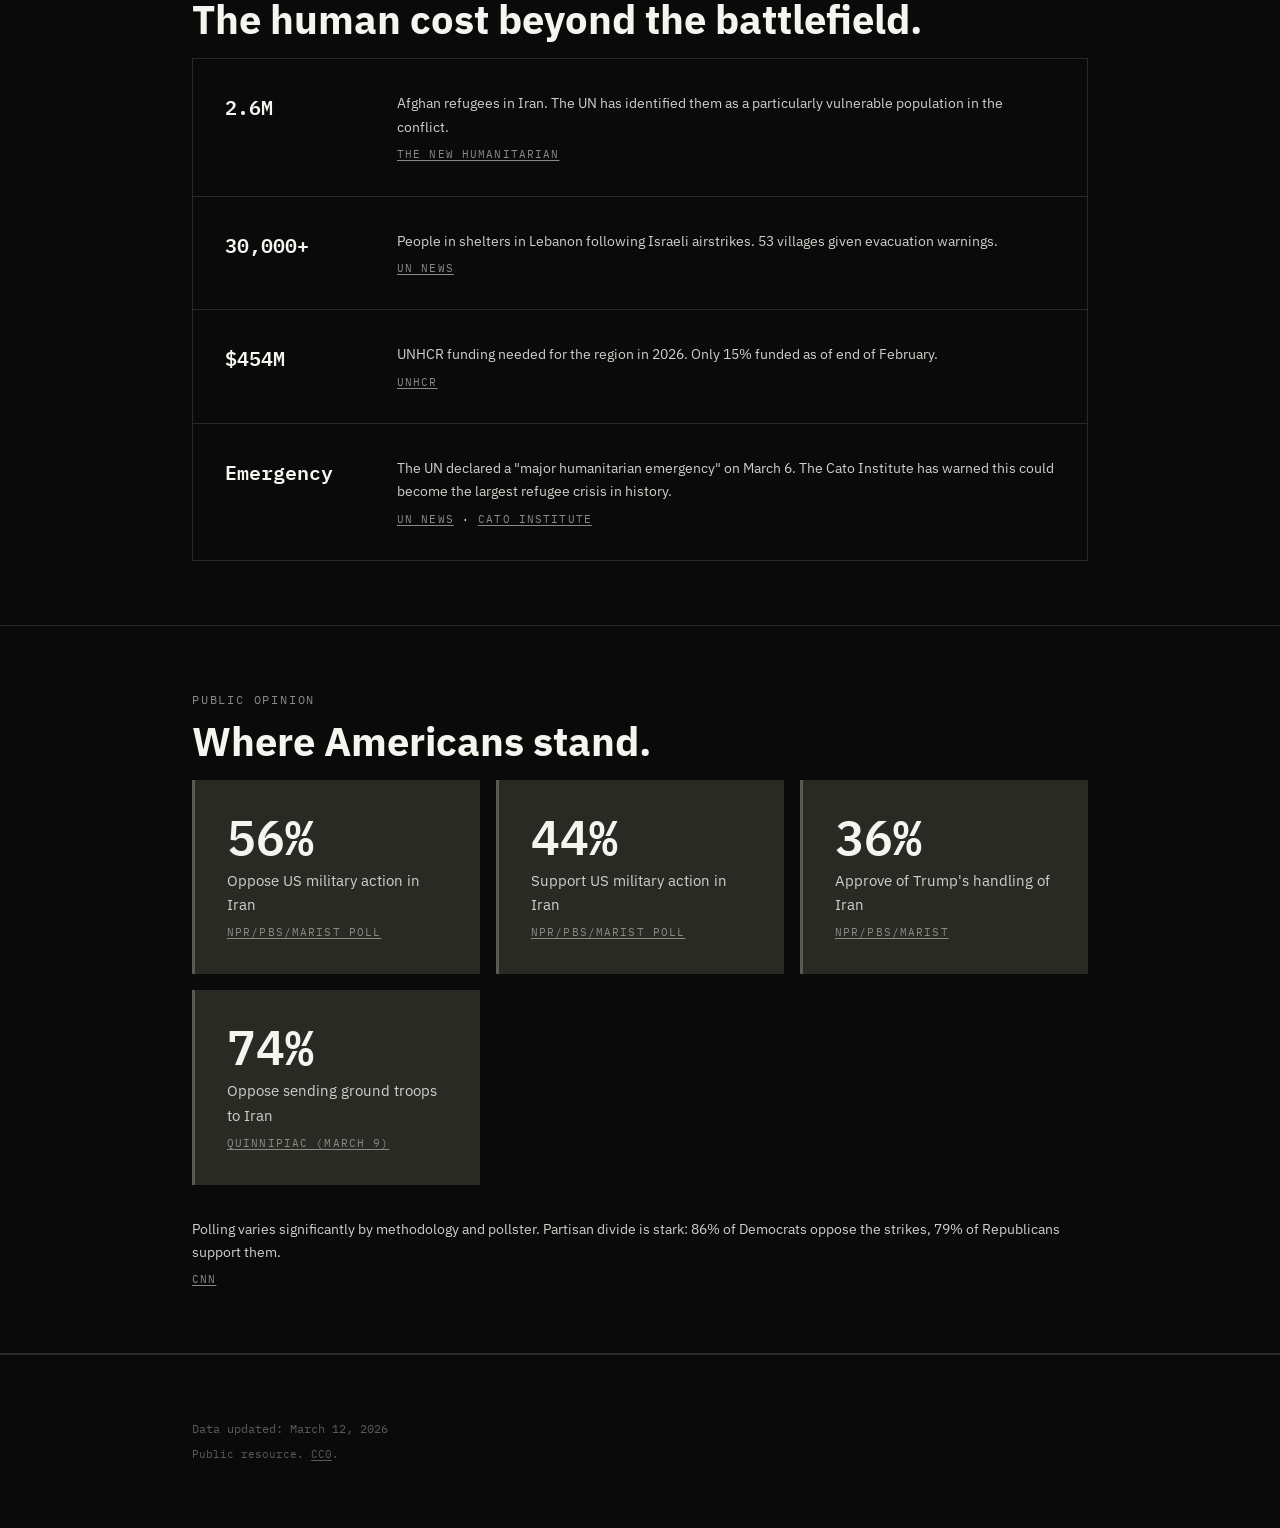
==== commit 8205e1be: "Daily update: March 12, 2026 (Day 13) Casualties: killed 1,348 (from 1,300+), wounded 17,000+ (from " ====
--- a/impact.html
+++ b/impact.html
@@ -829,7 +829,7 @@
 
   <footer class="site-footer">
     <div class="section-inner">
-      <div class="footer-updated">Data updated: March 11, 2026</div>
+      <div class="footer-updated">Data updated: March 12, 2026</div>
       <div class="footer-license">
         Public resource. <a href="https://creativecommons.org/publicdomain/zero/1.0/" target="_blank" rel="noopener">CC0</a>.
       </div>
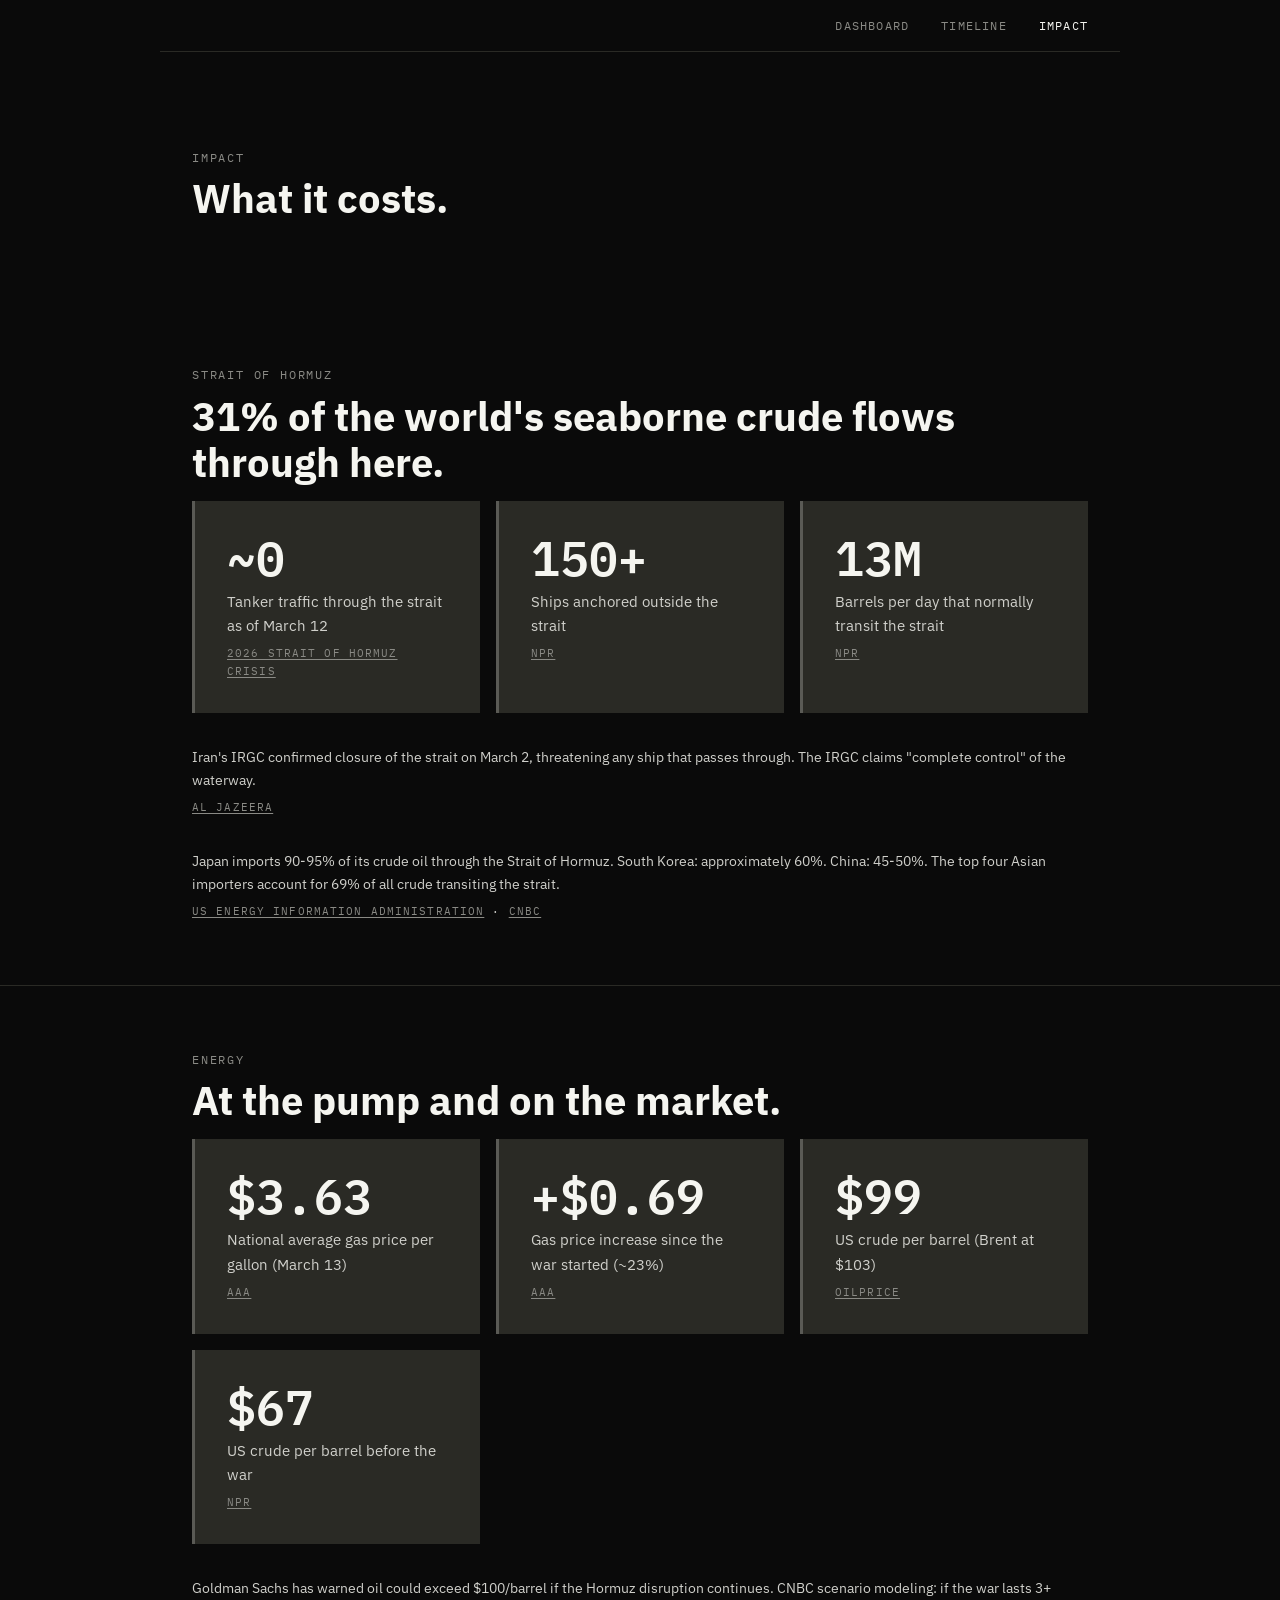
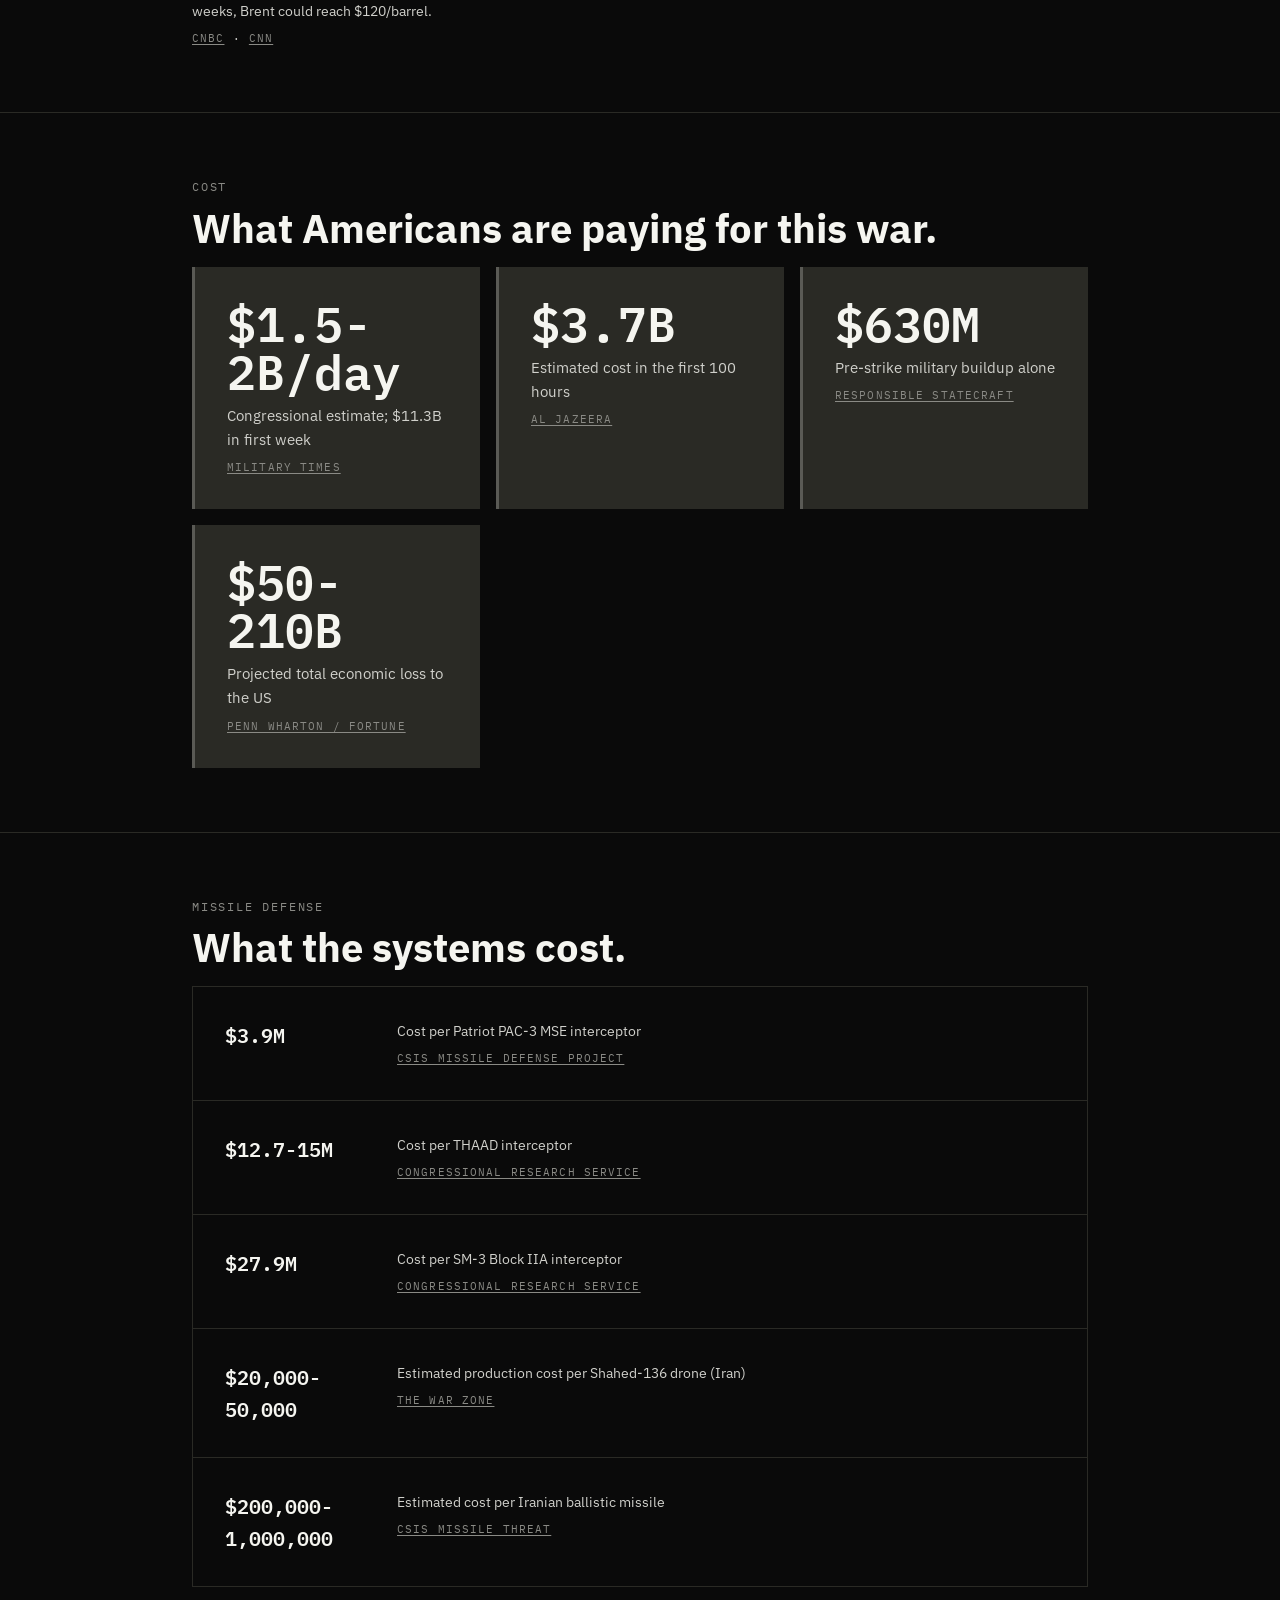
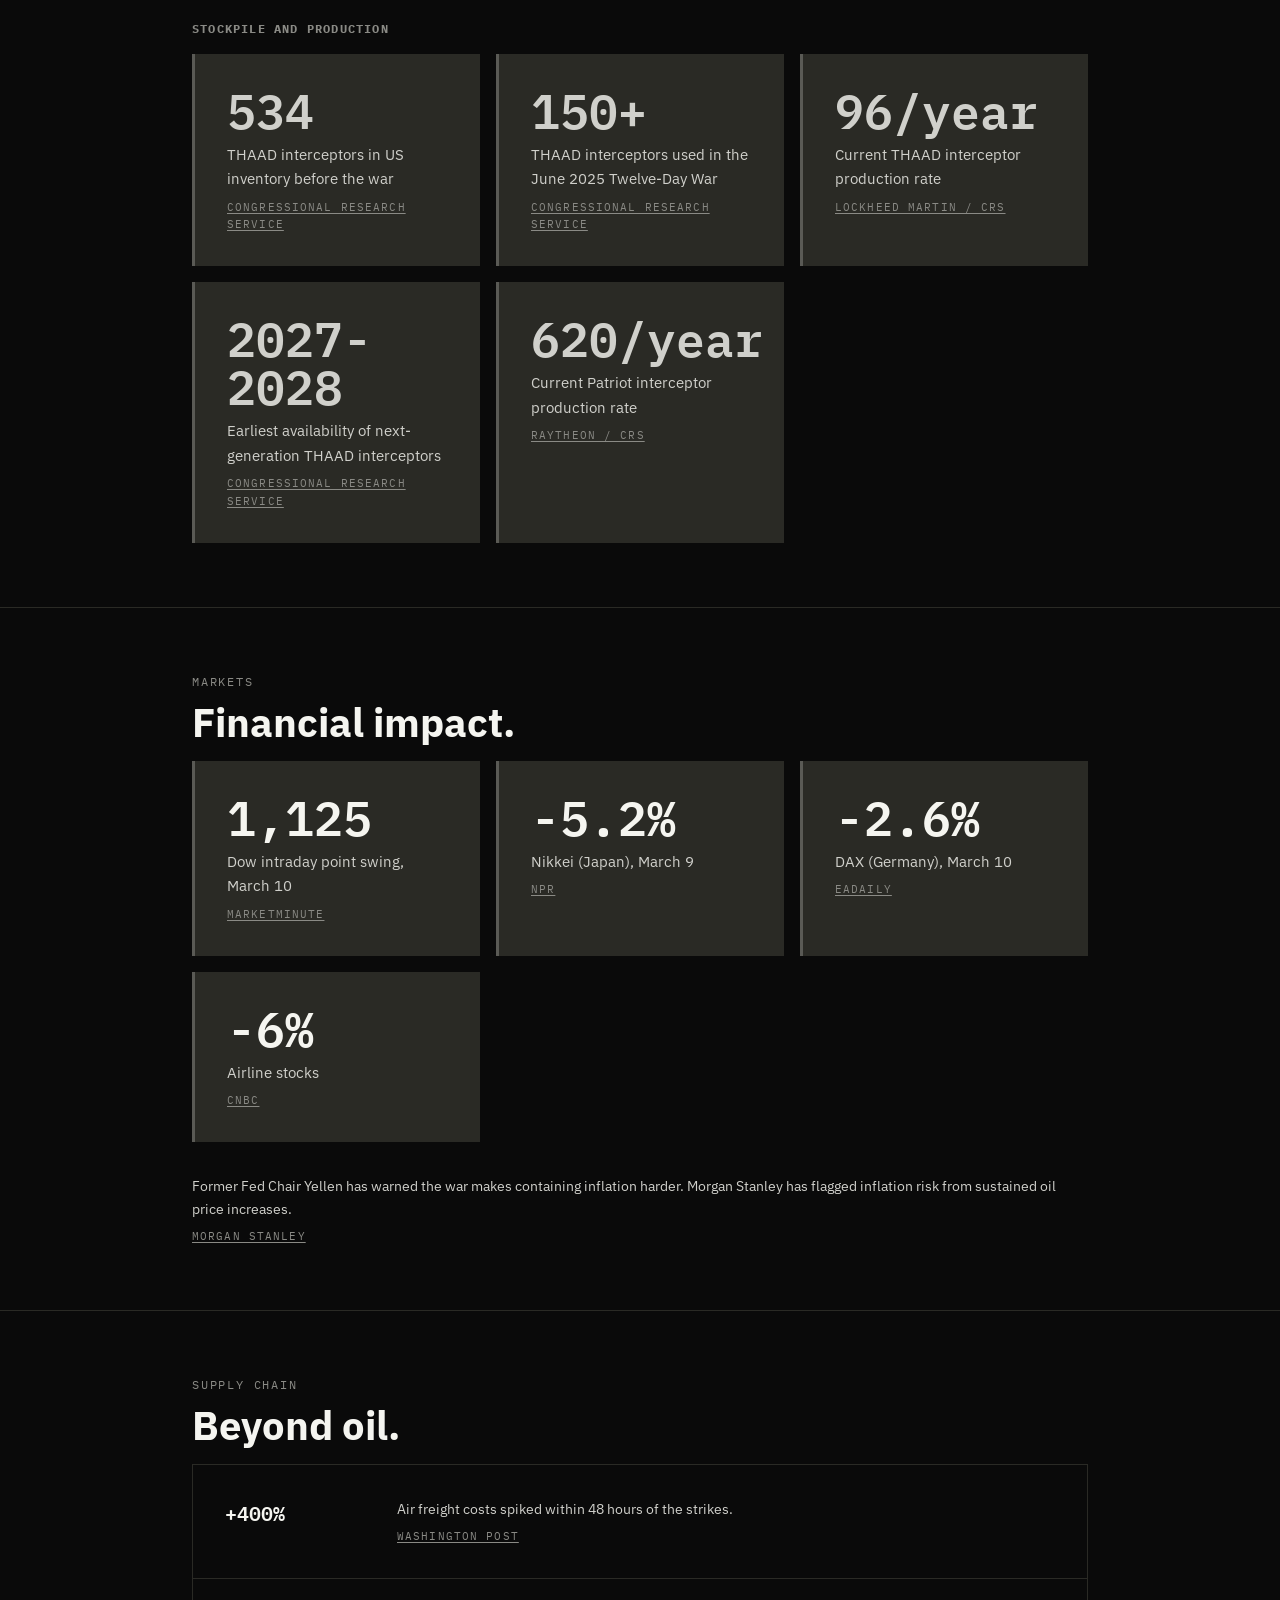
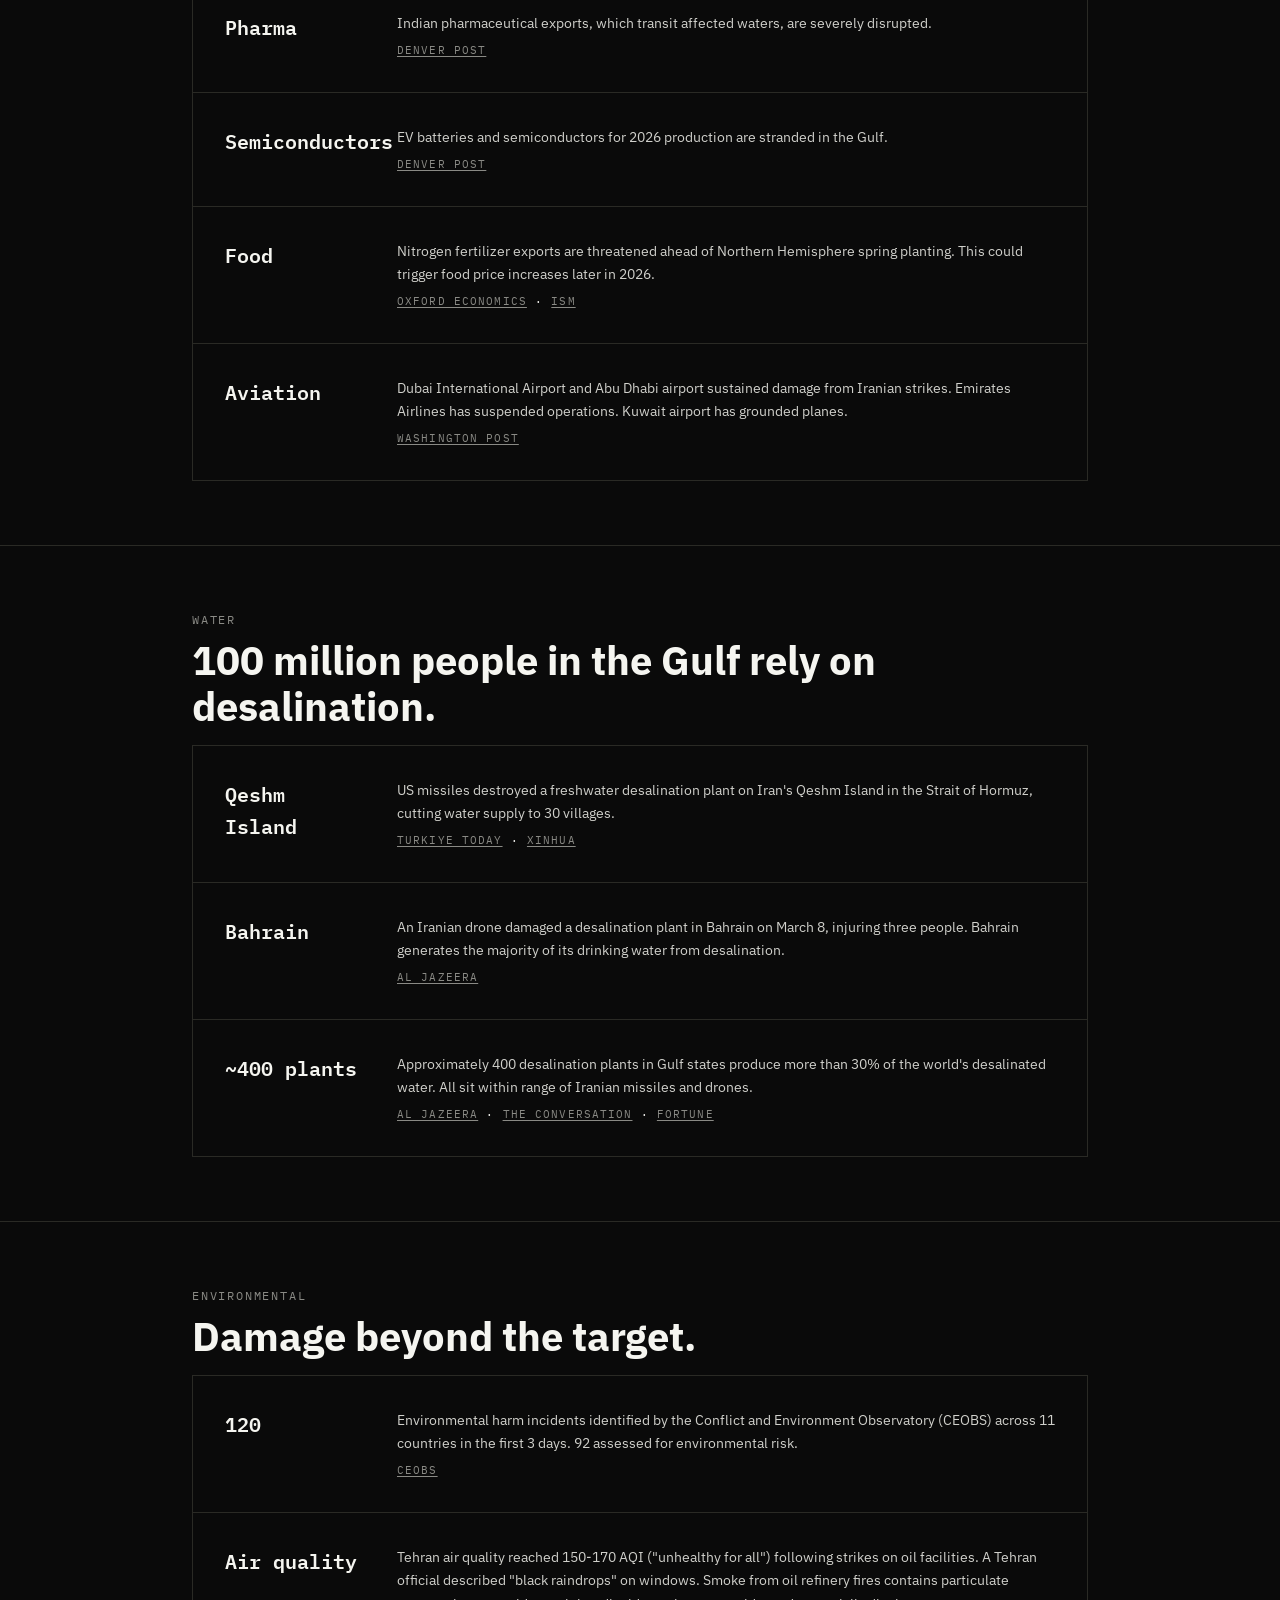
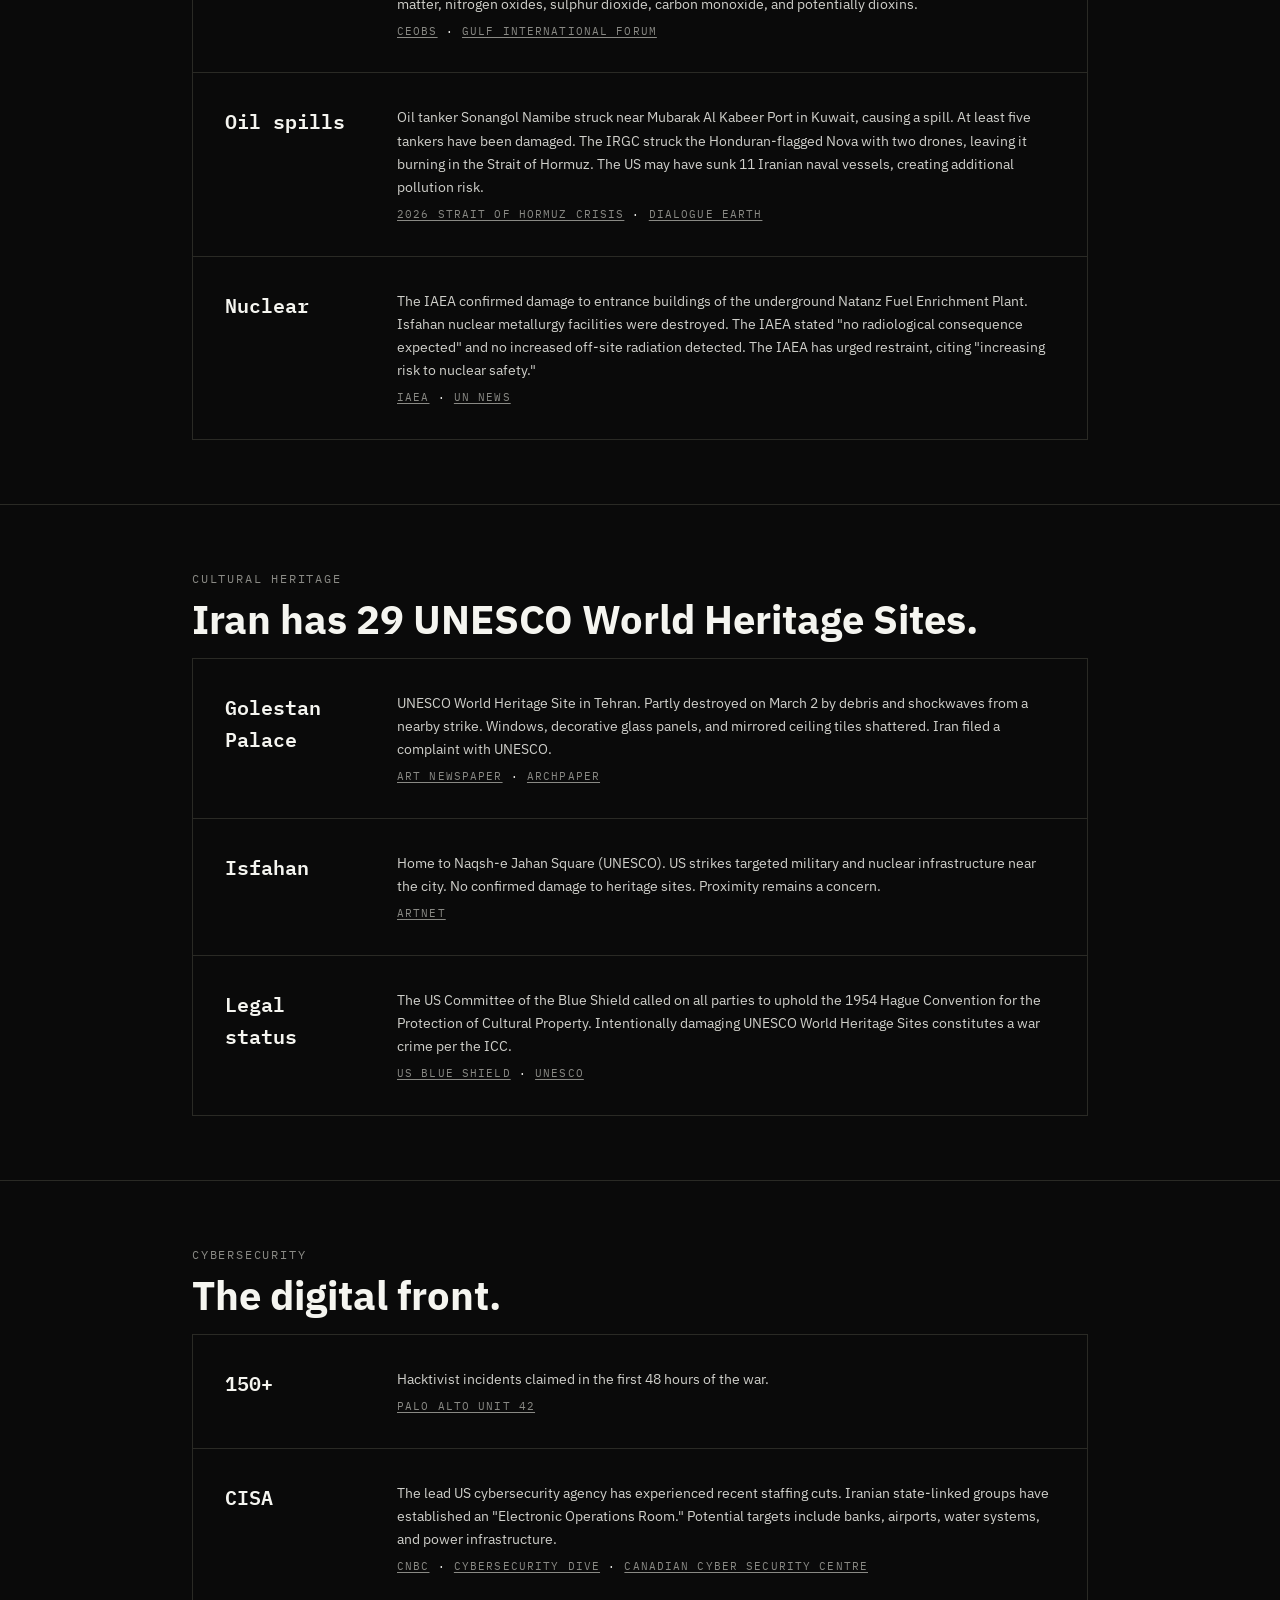
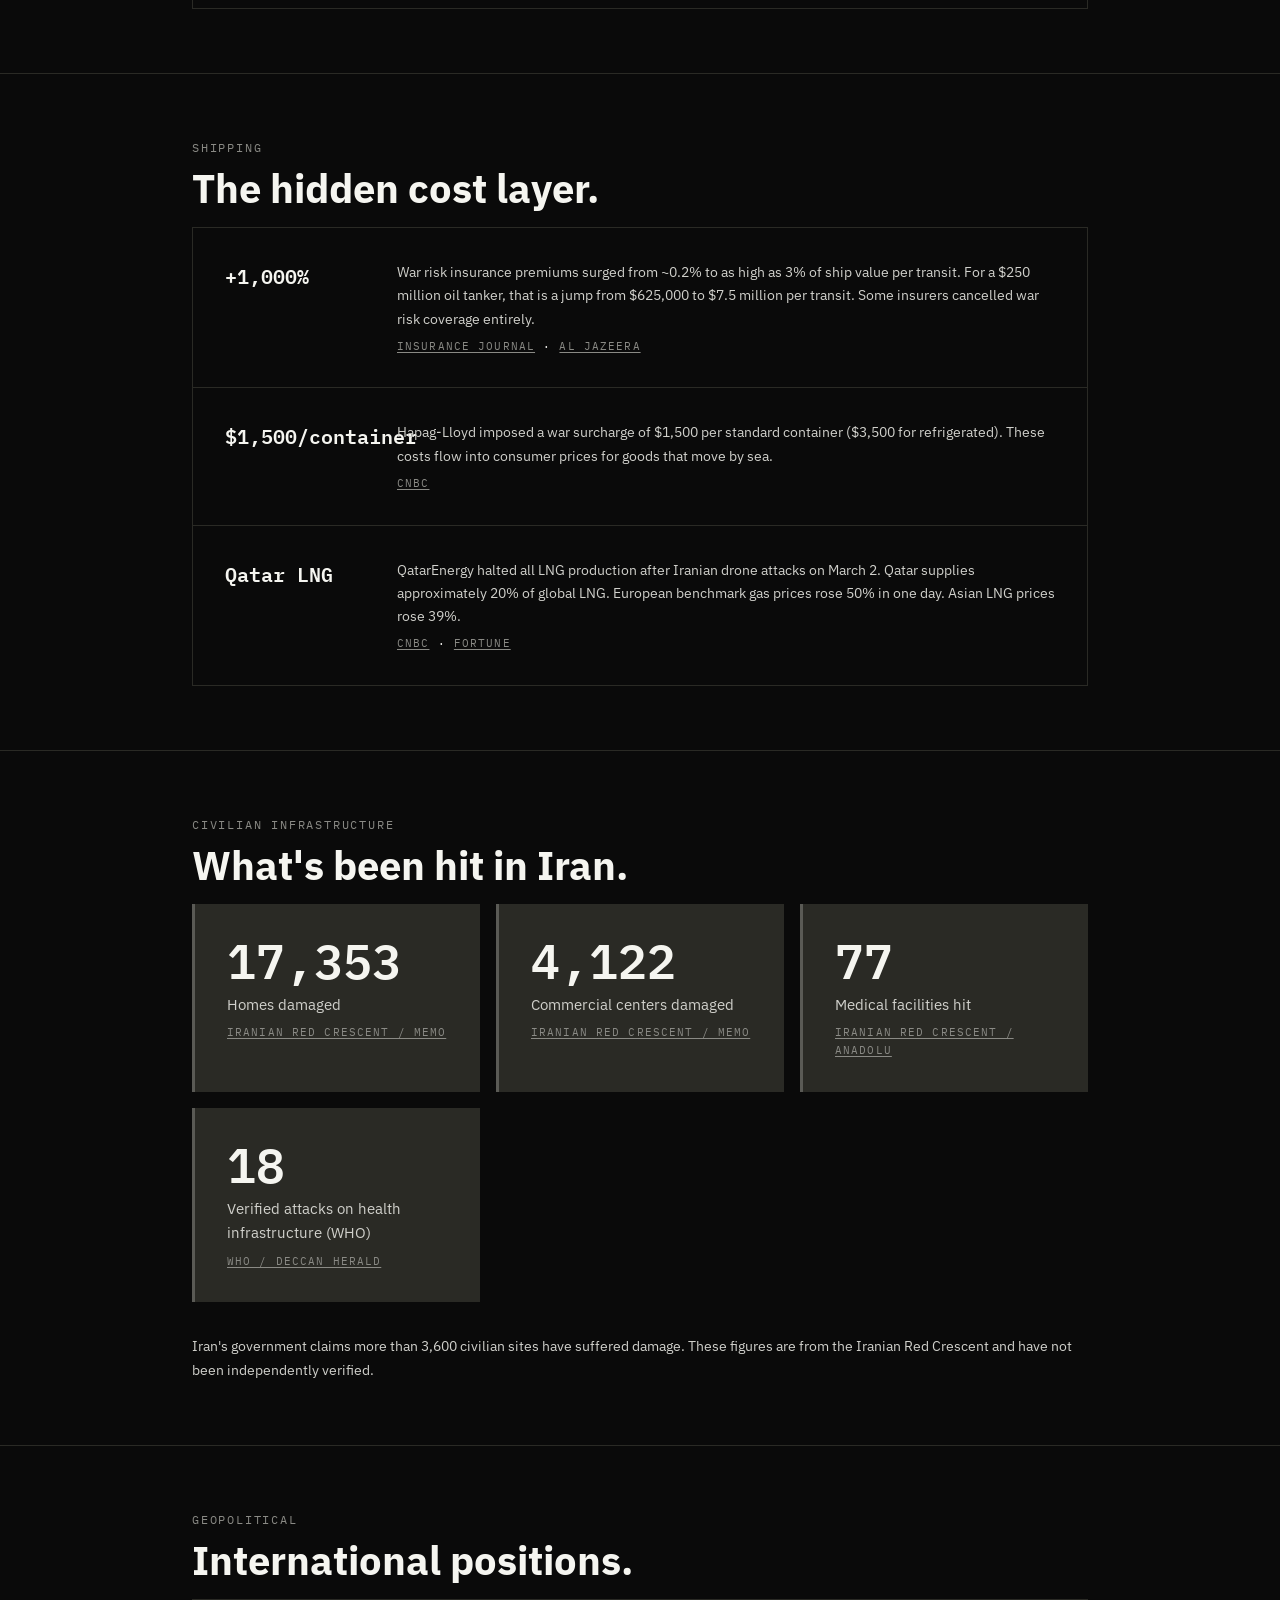
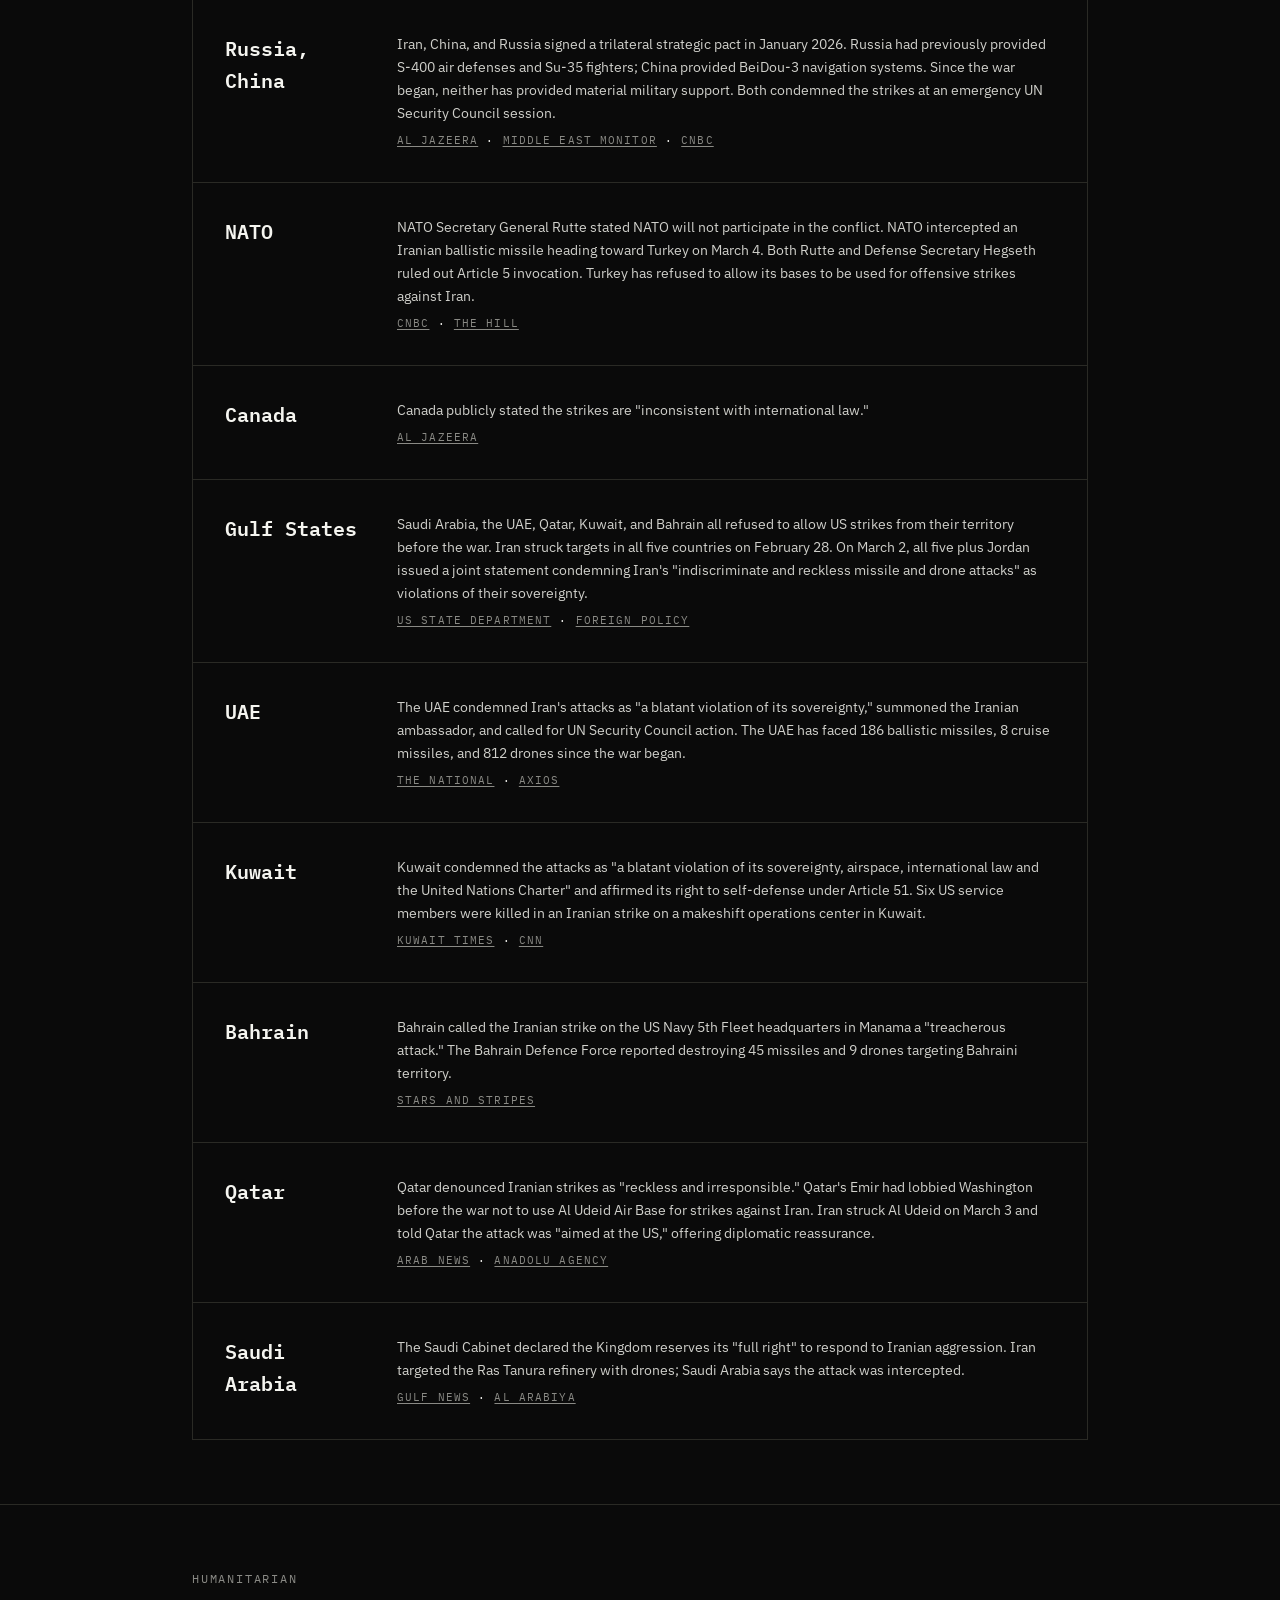
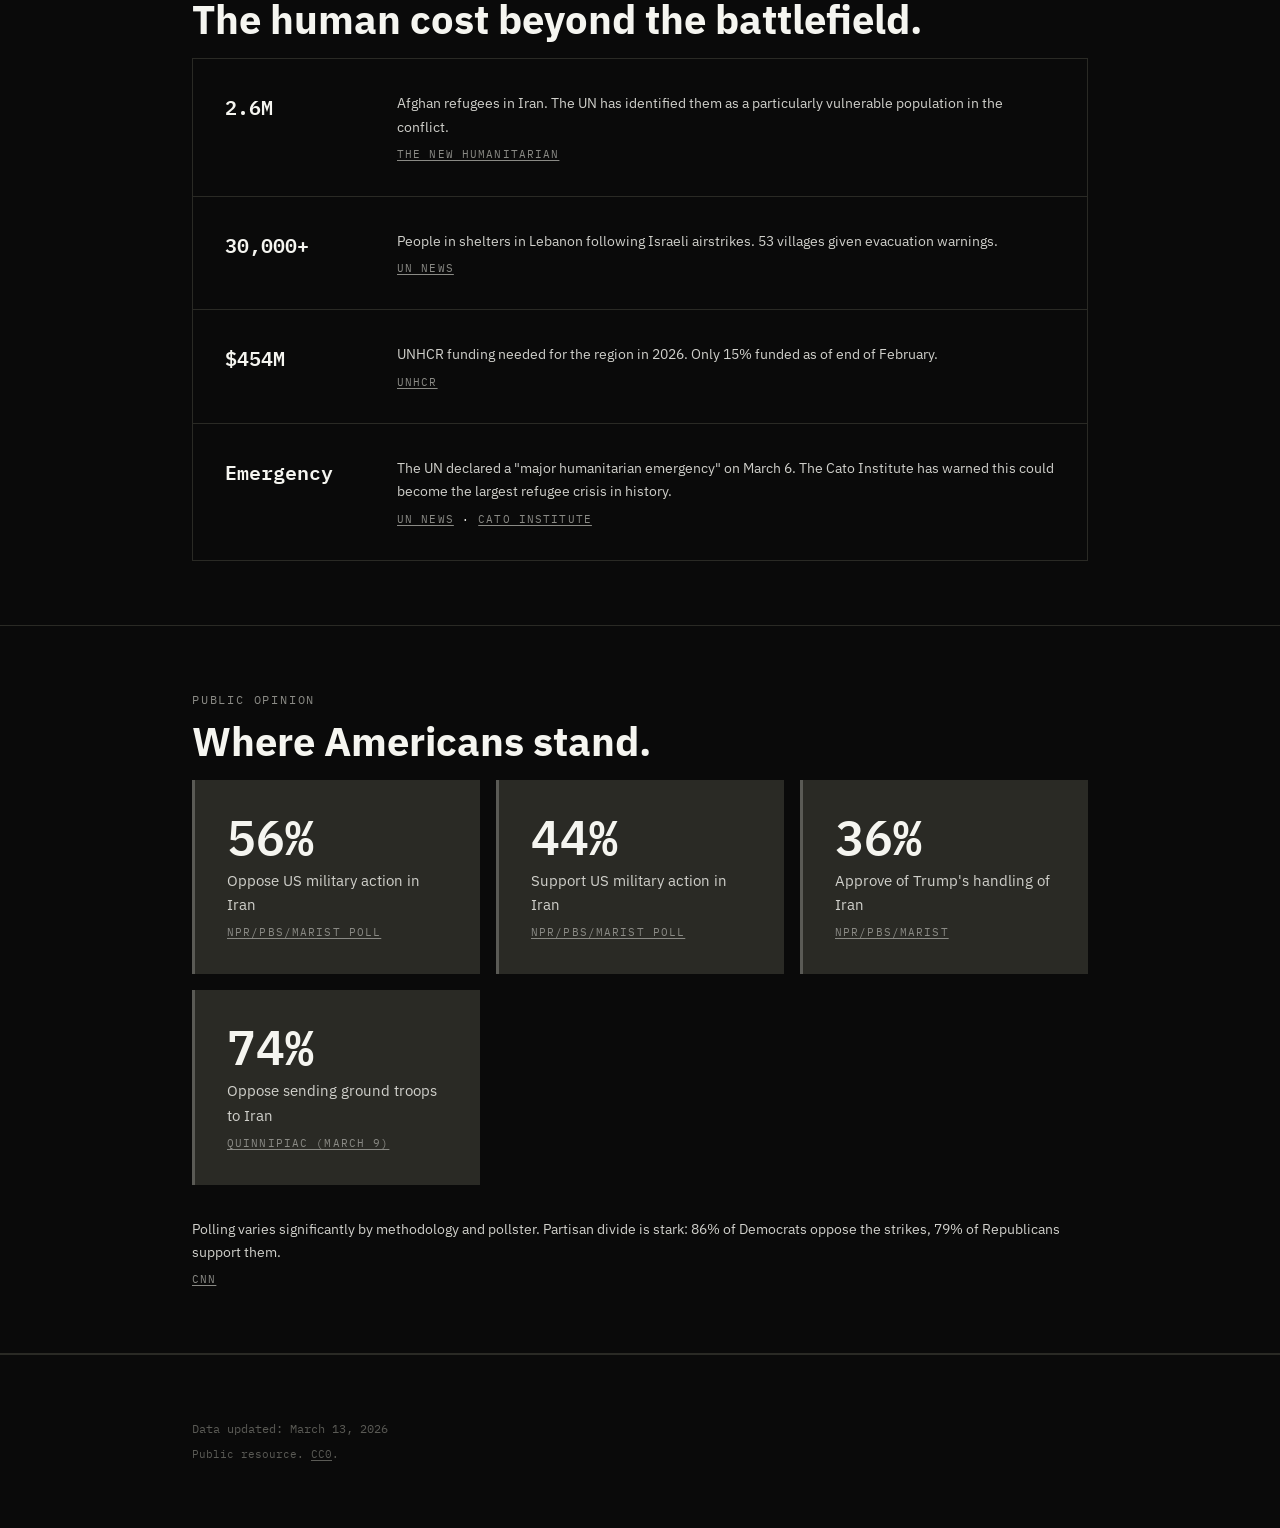
==== commit e883d9c7: "Daily update: March 13, 2026 (Day 14) Iranian killed 1,348 to 1,444; wounded 17,000+ to 18,551. US k" ====
--- a/impact.html
+++ b/impact.html
@@ -829,7 +829,7 @@
 
   <footer class="site-footer">
     <div class="section-inner">
-      <div class="footer-updated">Data updated: March 12, 2026</div>
+      <div class="footer-updated">Data updated: March 13, 2026</div>
       <div class="footer-license">
         Public resource. <a href="https://creativecommons.org/publicdomain/zero/1.0/" target="_blank" rel="noopener">CC0</a>.
       </div>
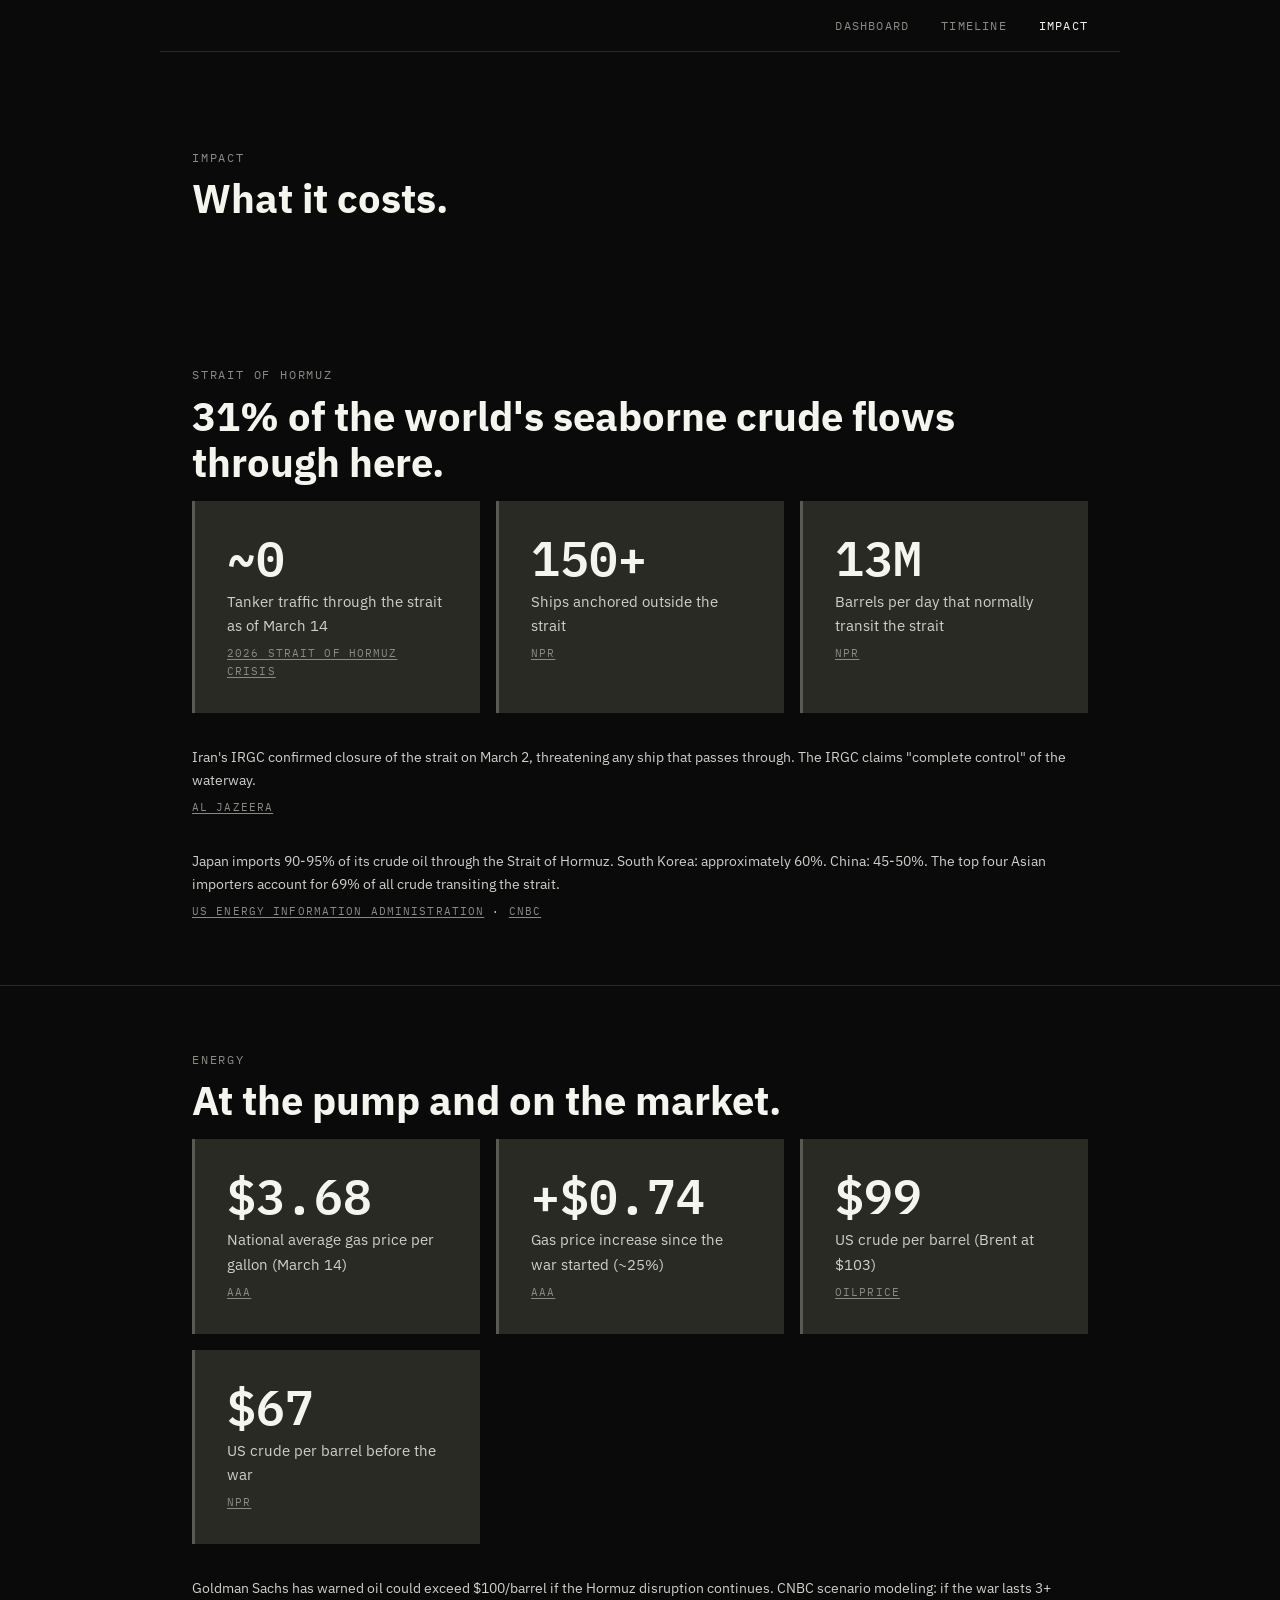
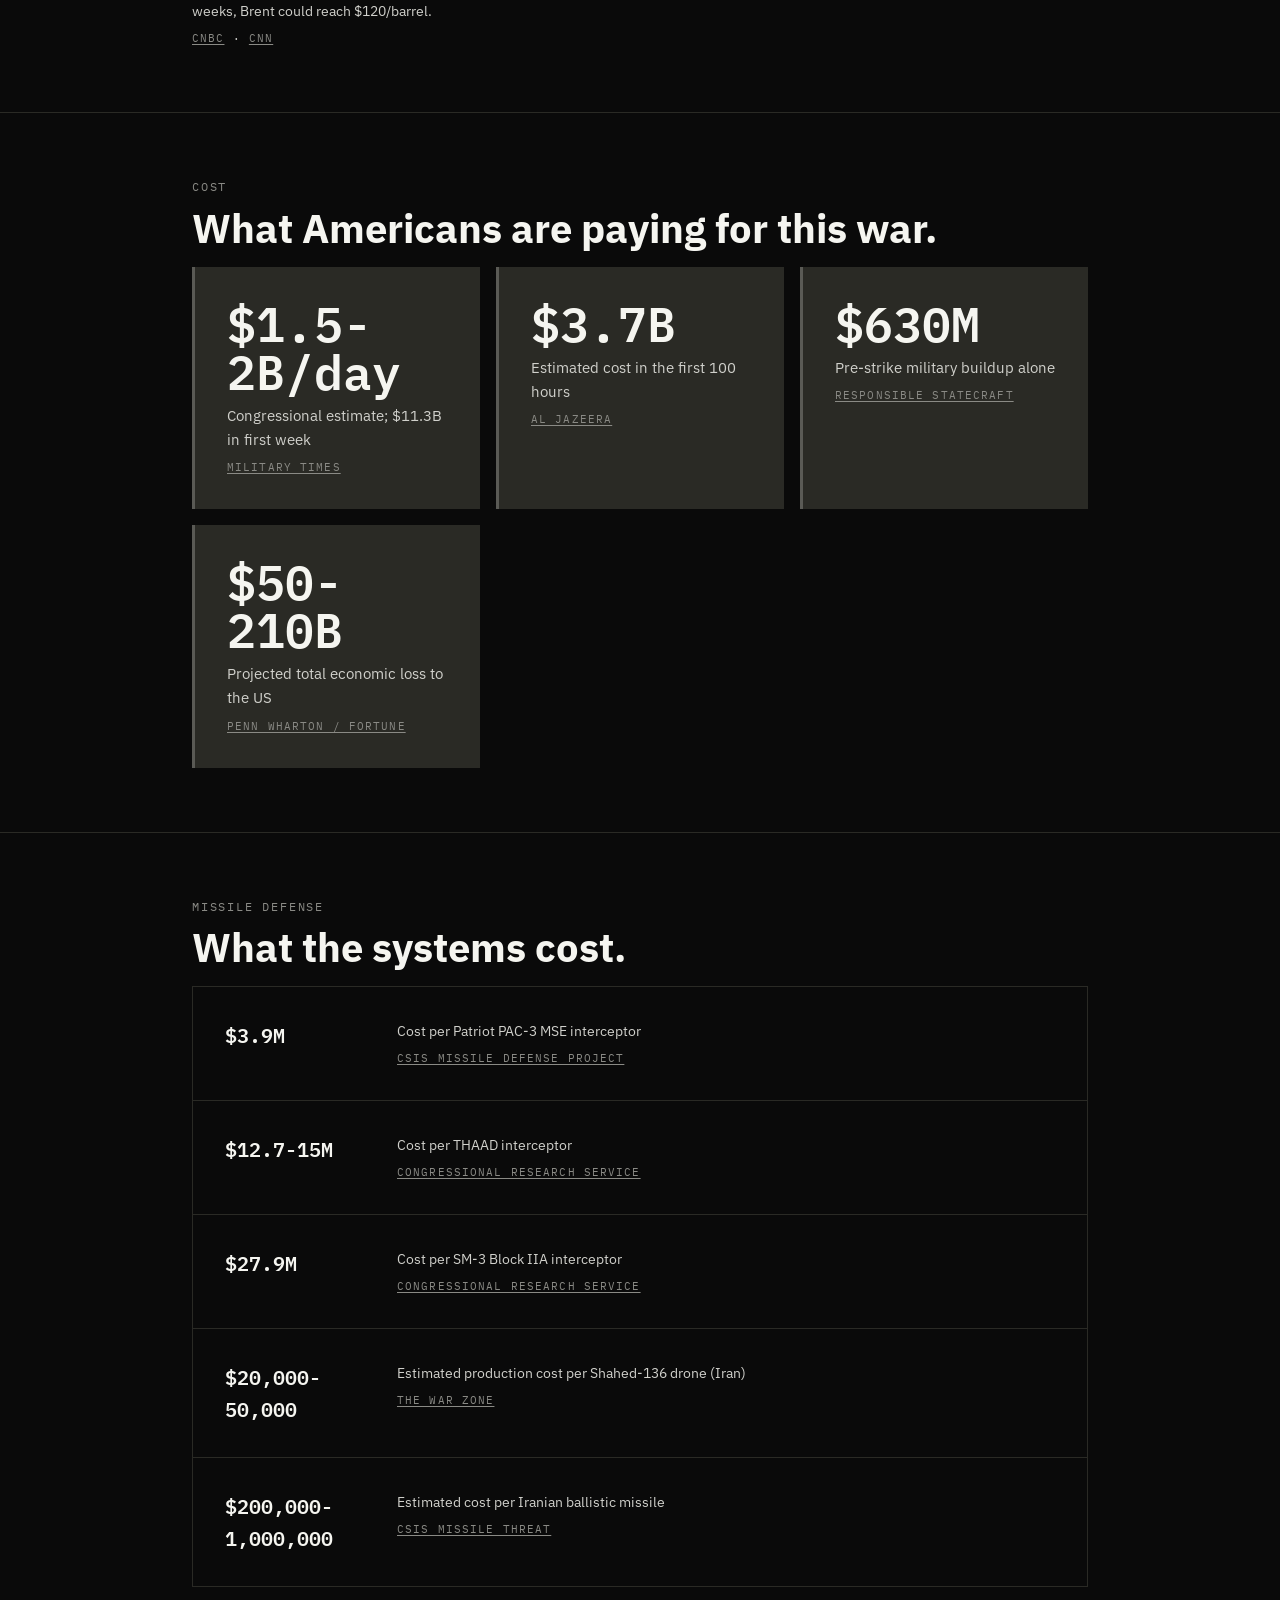
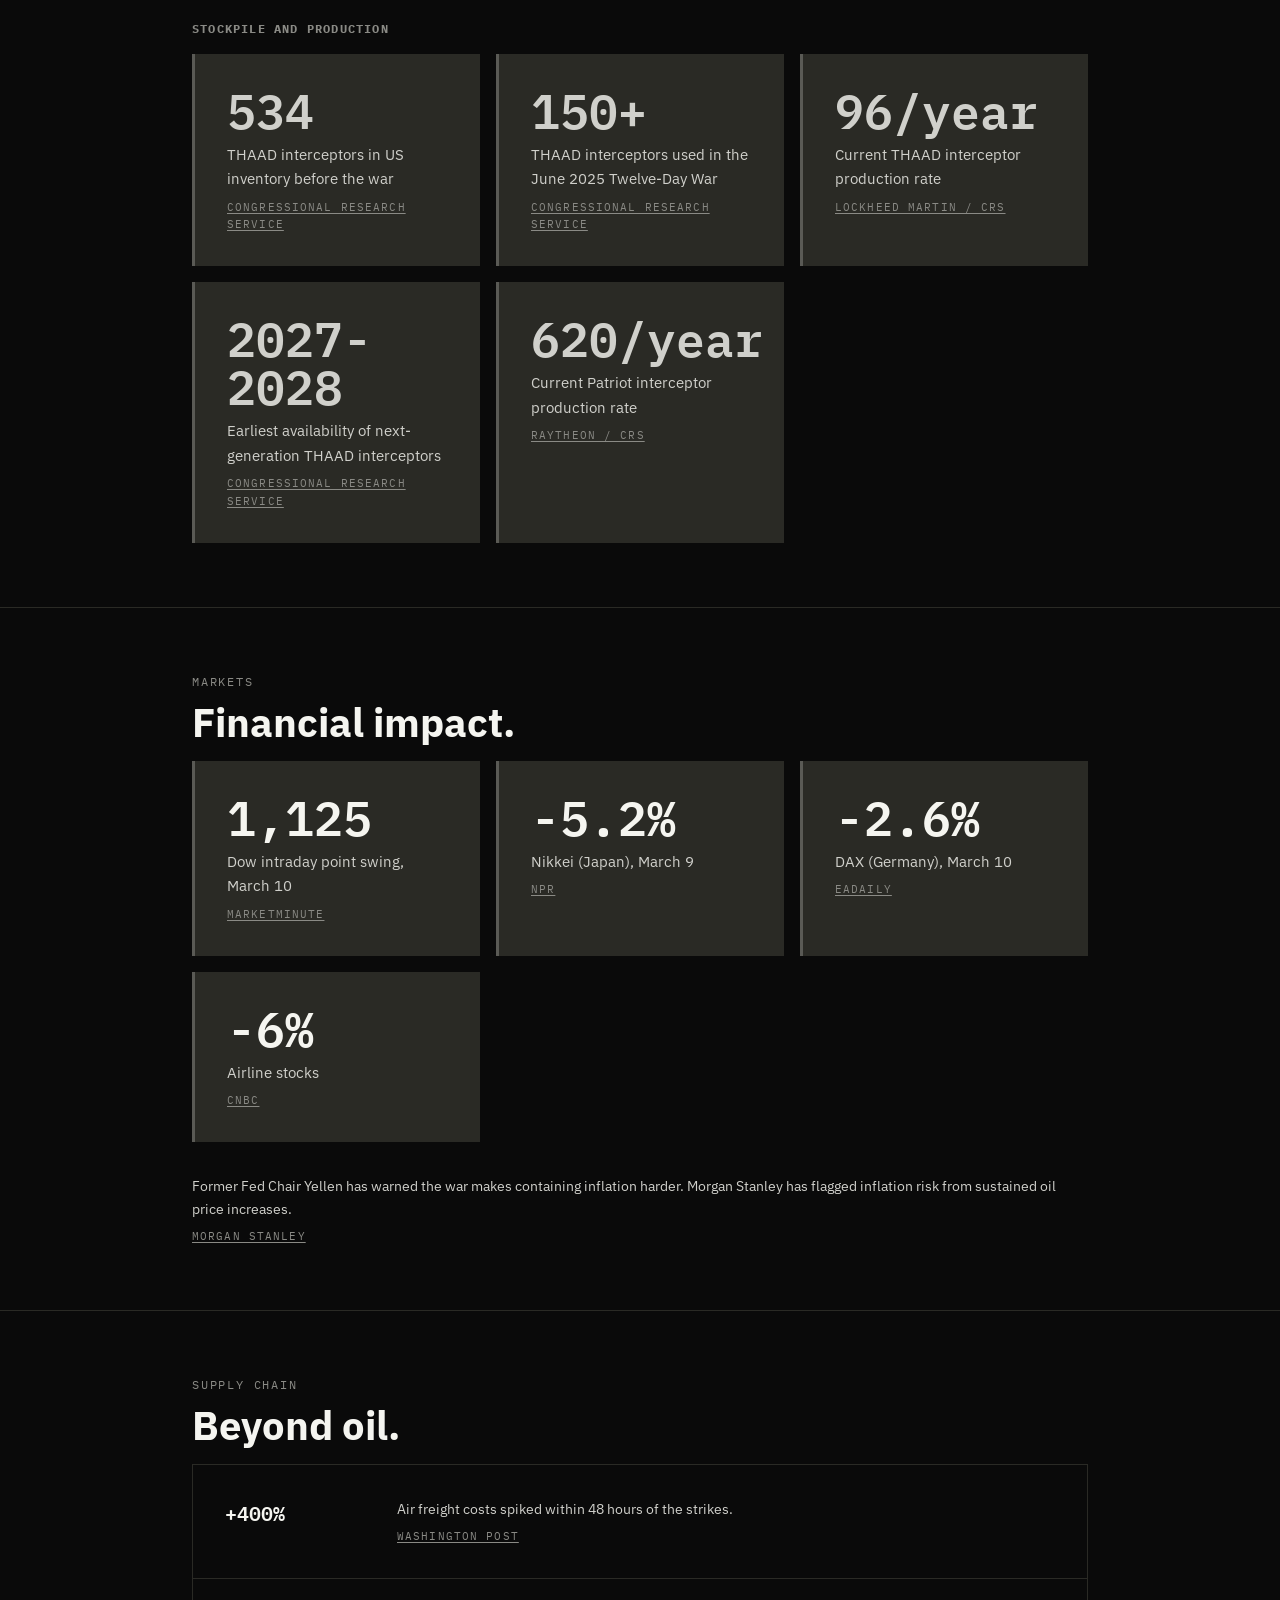
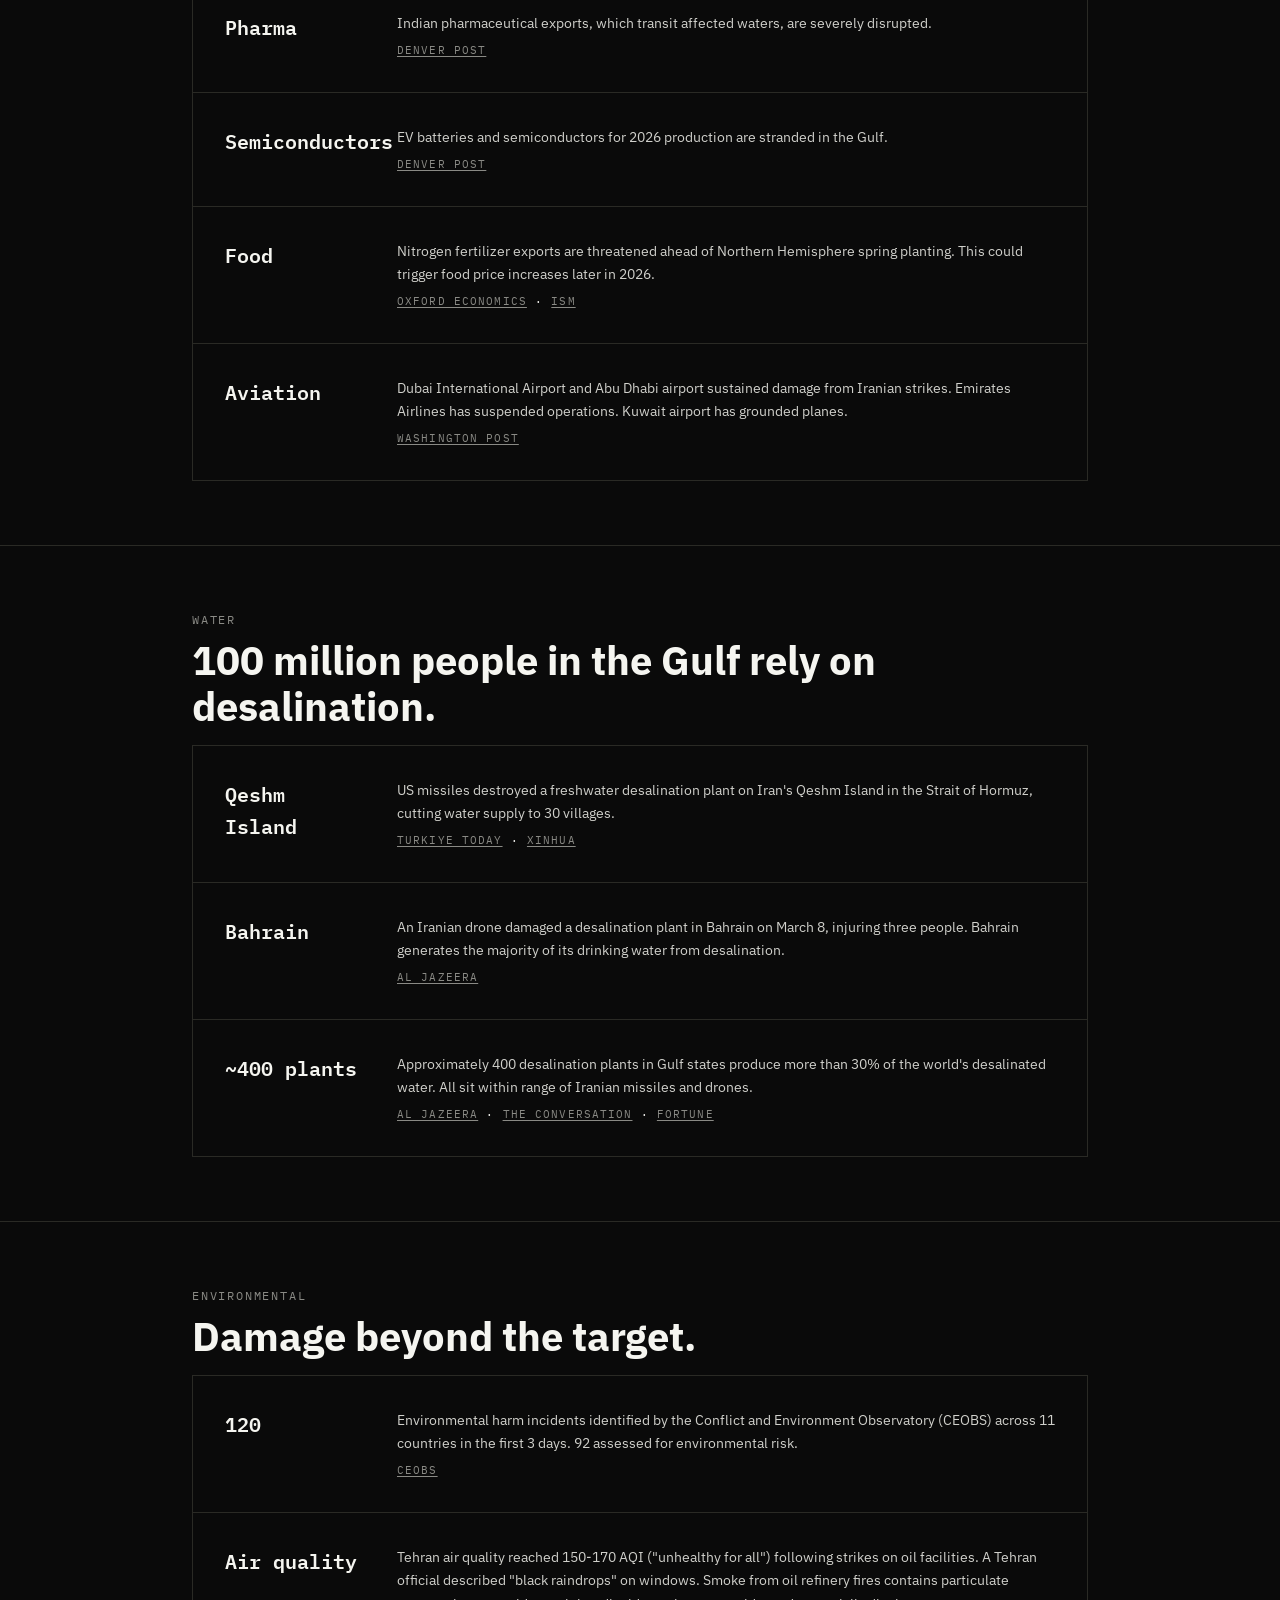
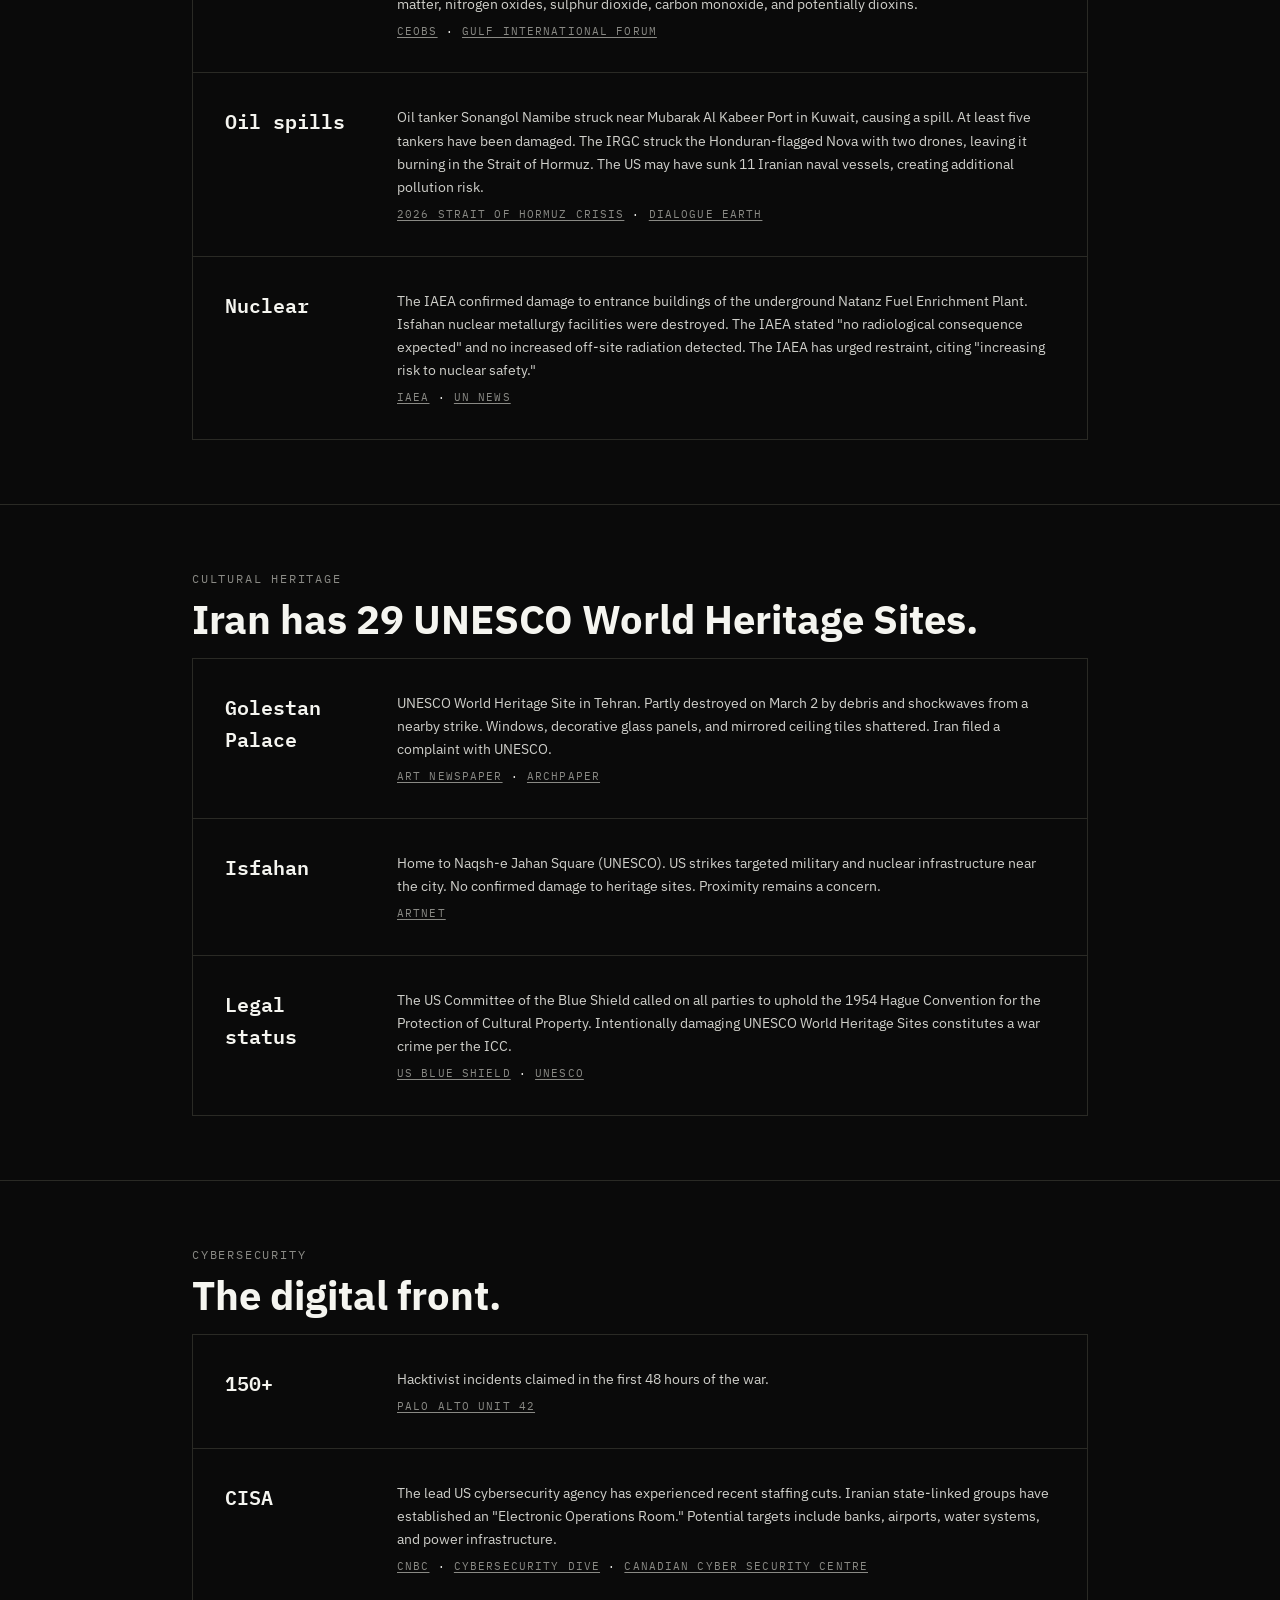
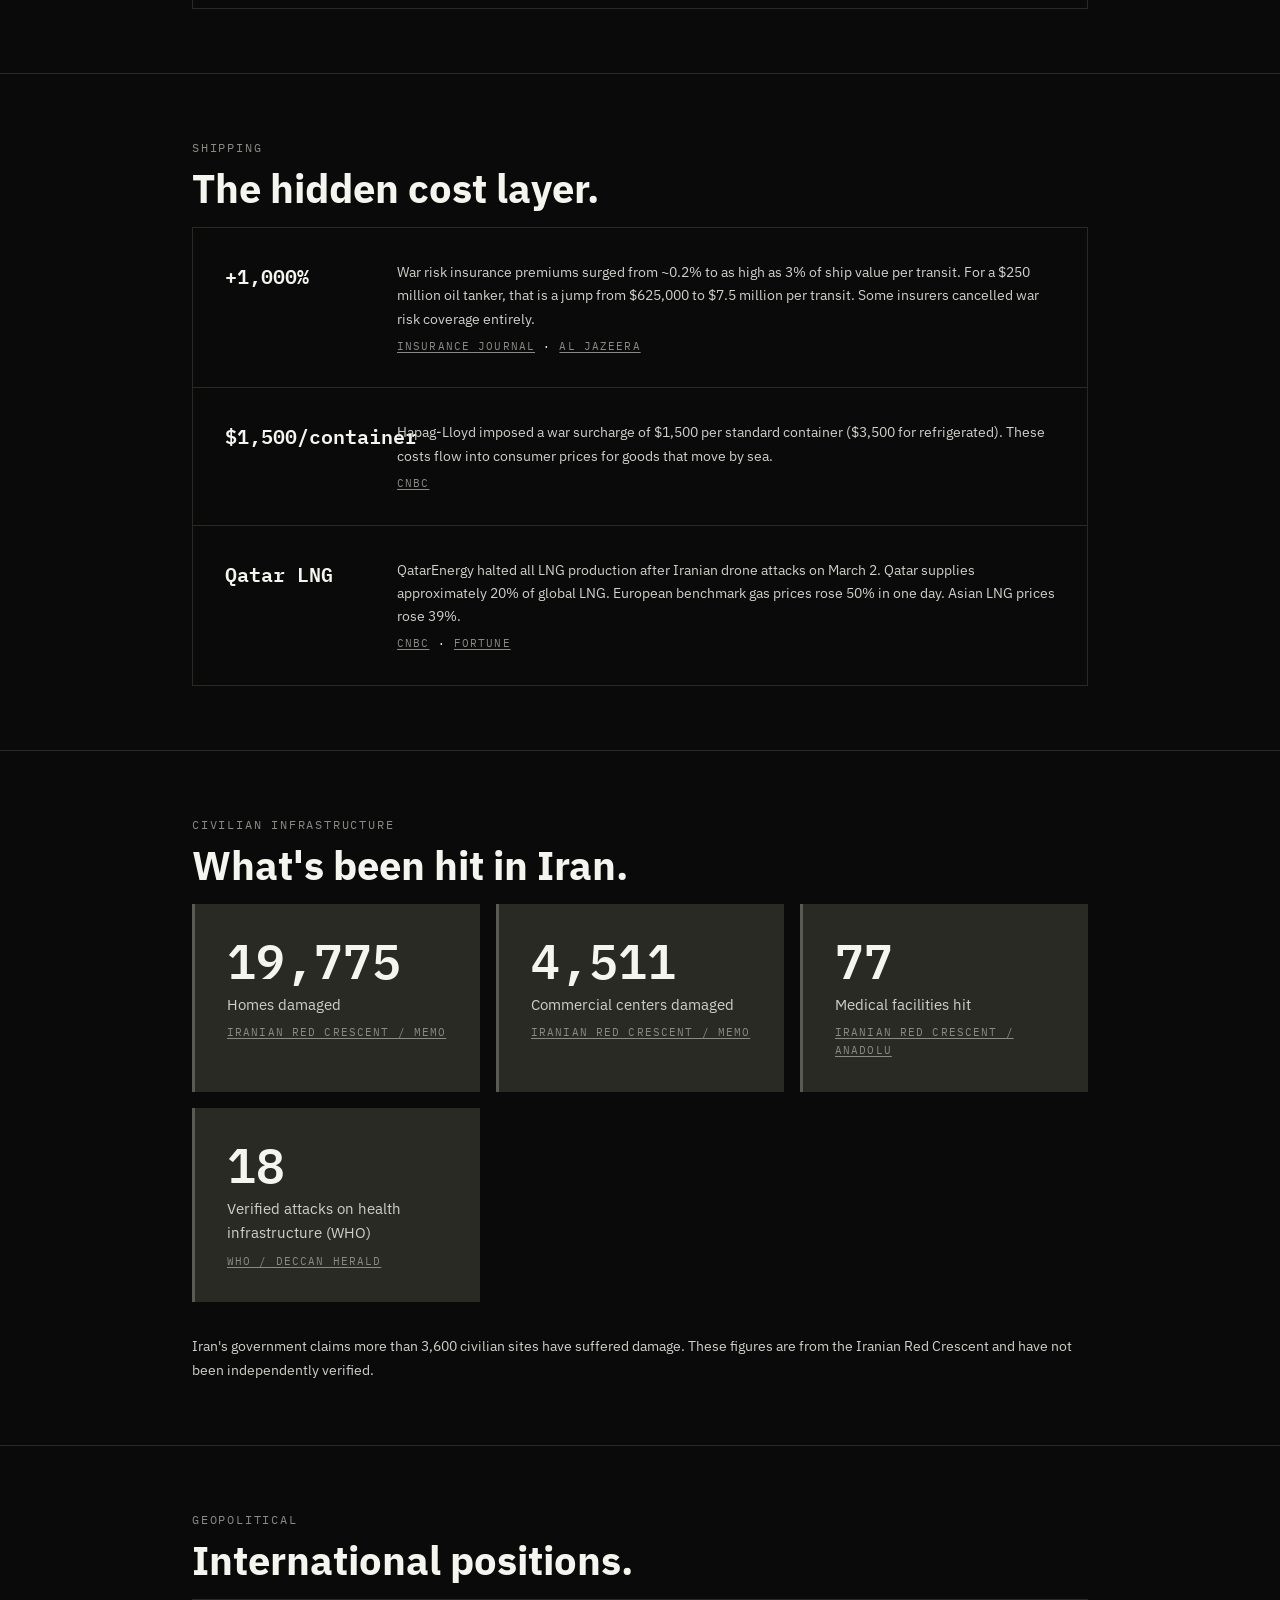
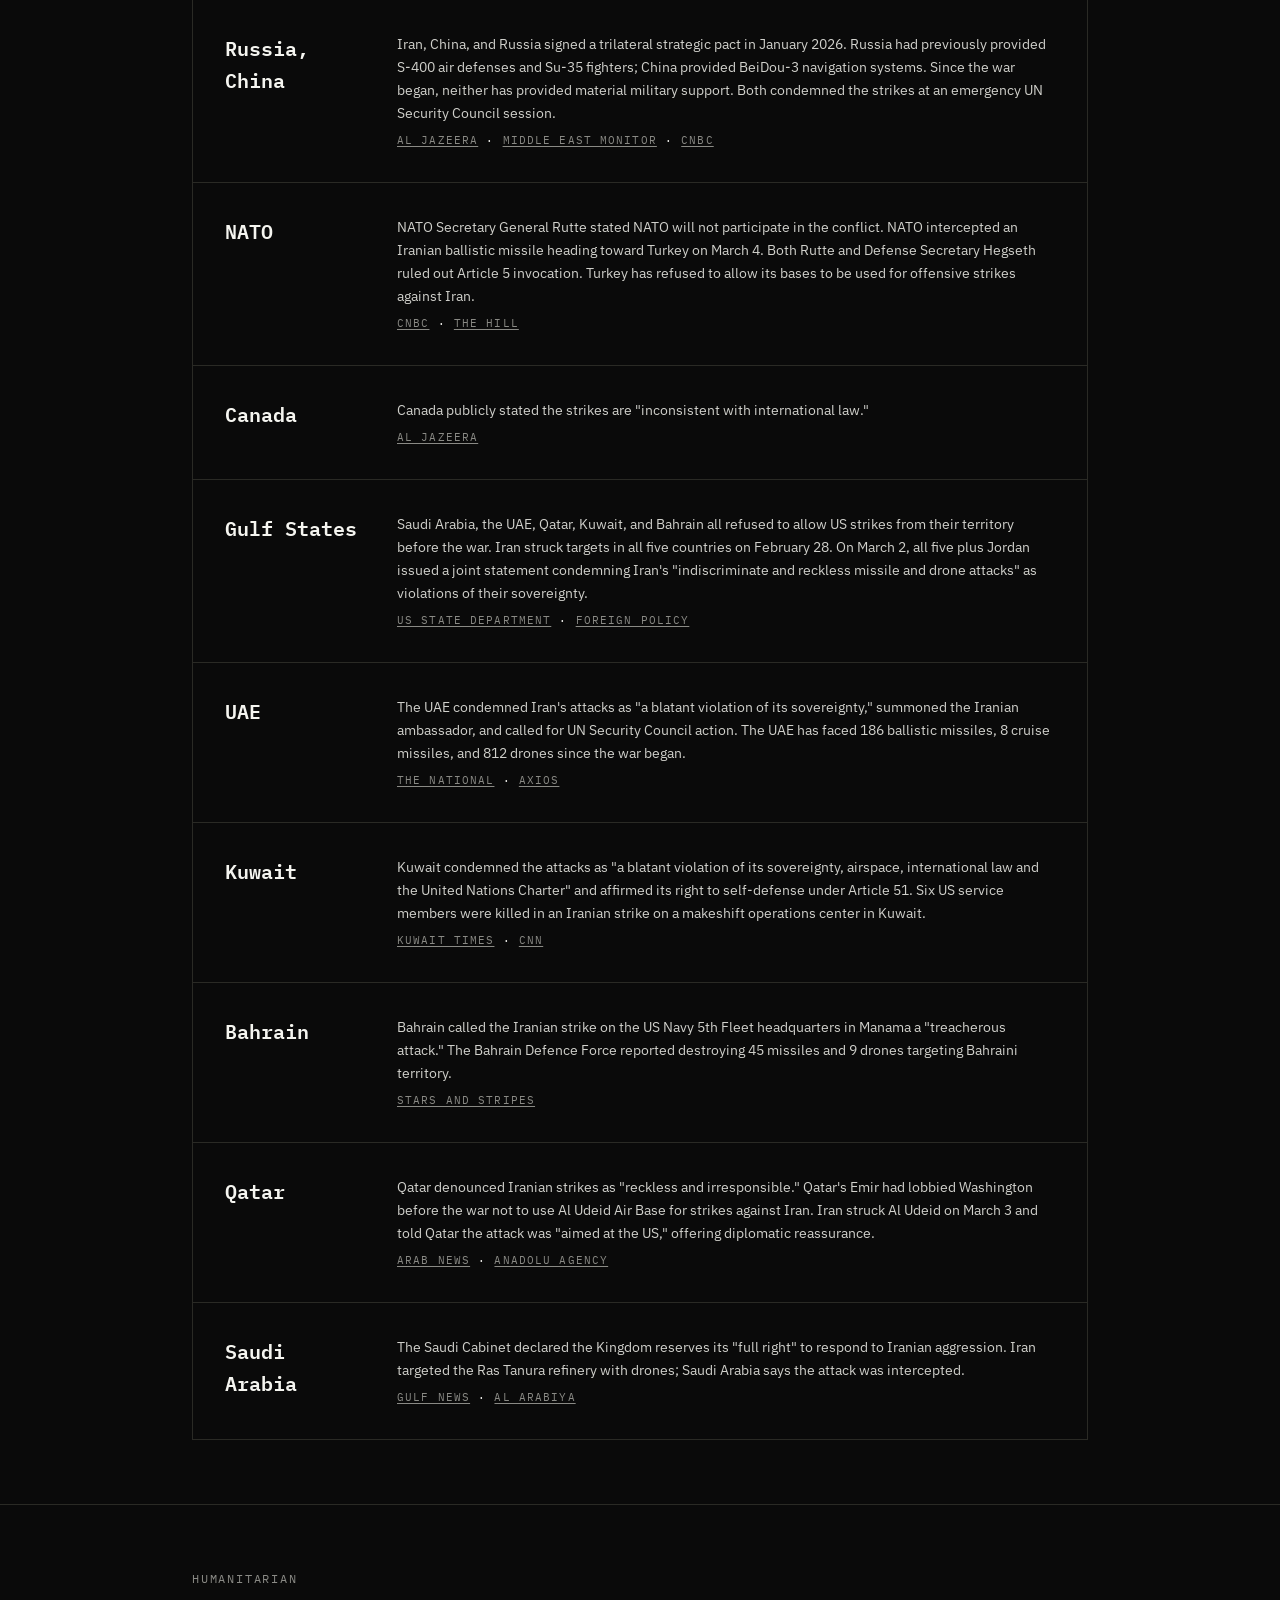
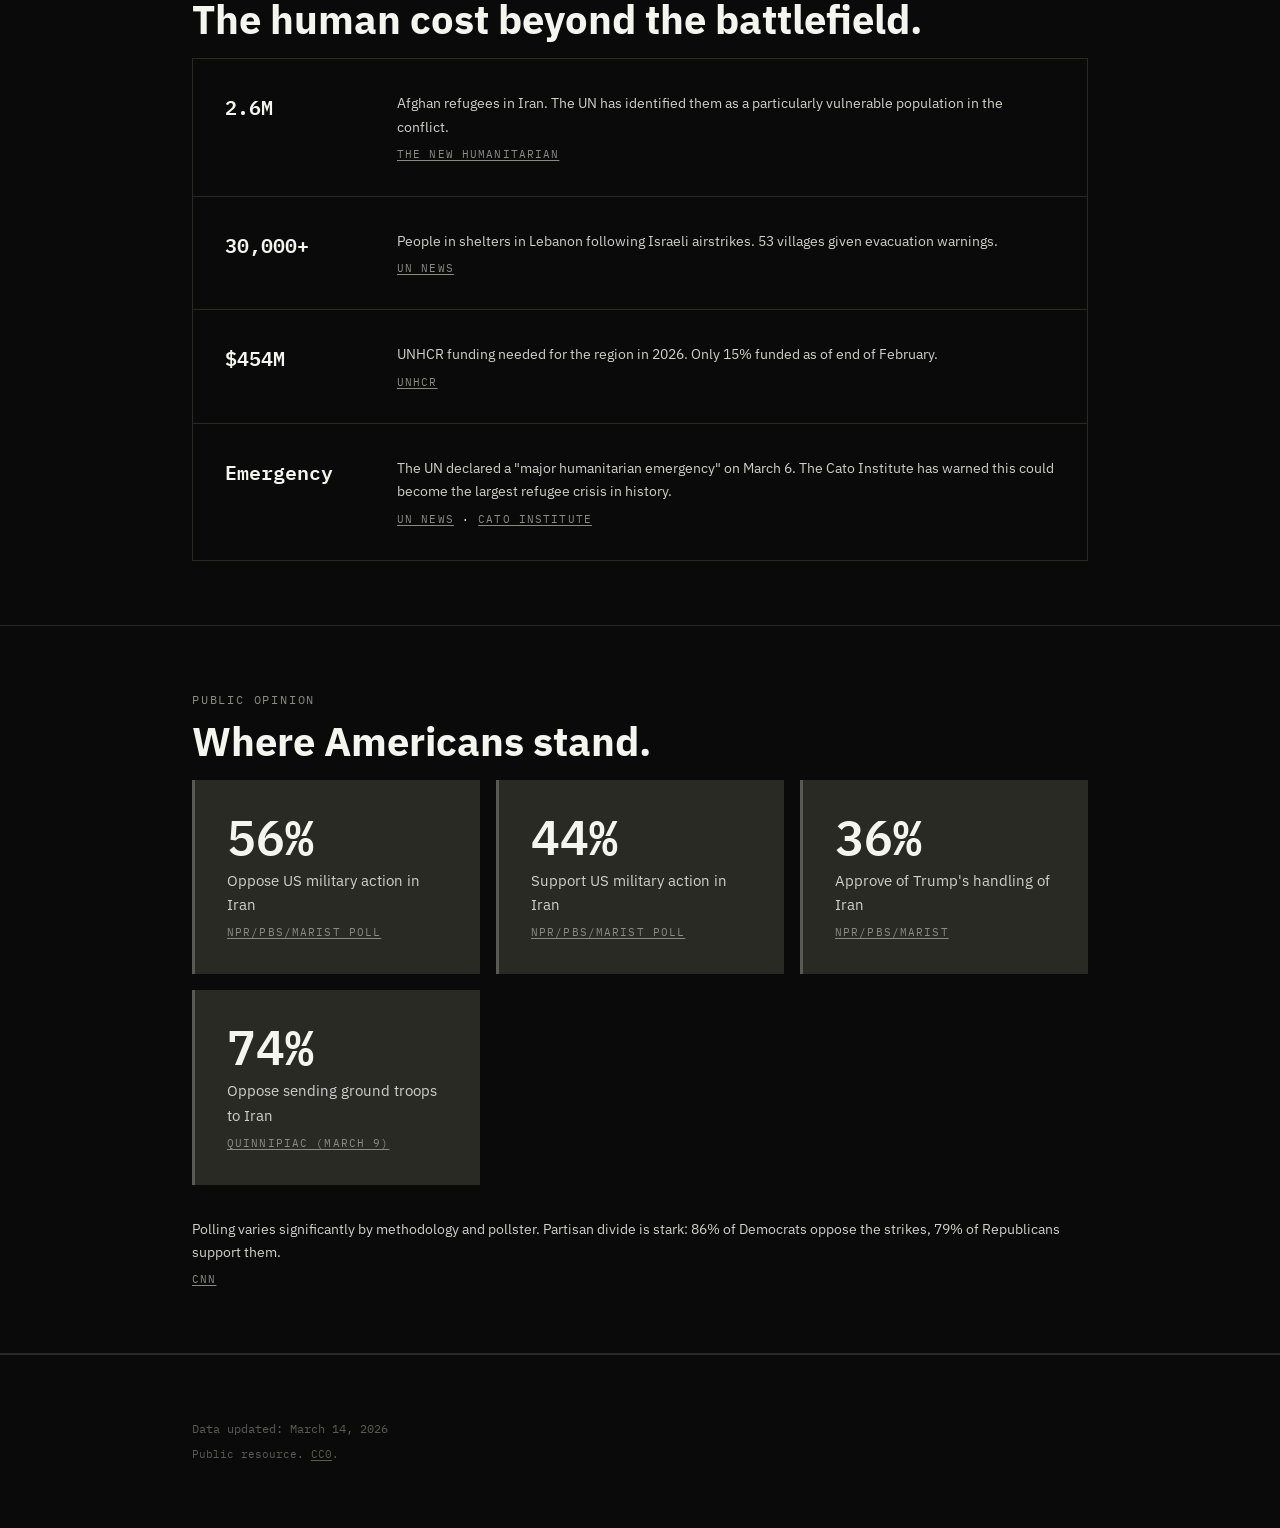
==== commit 95d290e3: "Daily update: March 14, 2026 (Day 15) Targets struck 6,000+ to 15,000+ (NPR, US-Israeli campaign), g" ====
--- a/impact.html
+++ b/impact.html
@@ -829,7 +829,7 @@
 
   <footer class="site-footer">
     <div class="section-inner">
-      <div class="footer-updated">Data updated: March 13, 2026</div>
+      <div class="footer-updated">Data updated: March 14, 2026</div>
       <div class="footer-license">
         Public resource. <a href="https://creativecommons.org/publicdomain/zero/1.0/" target="_blank" rel="noopener">CC0</a>.
       </div>
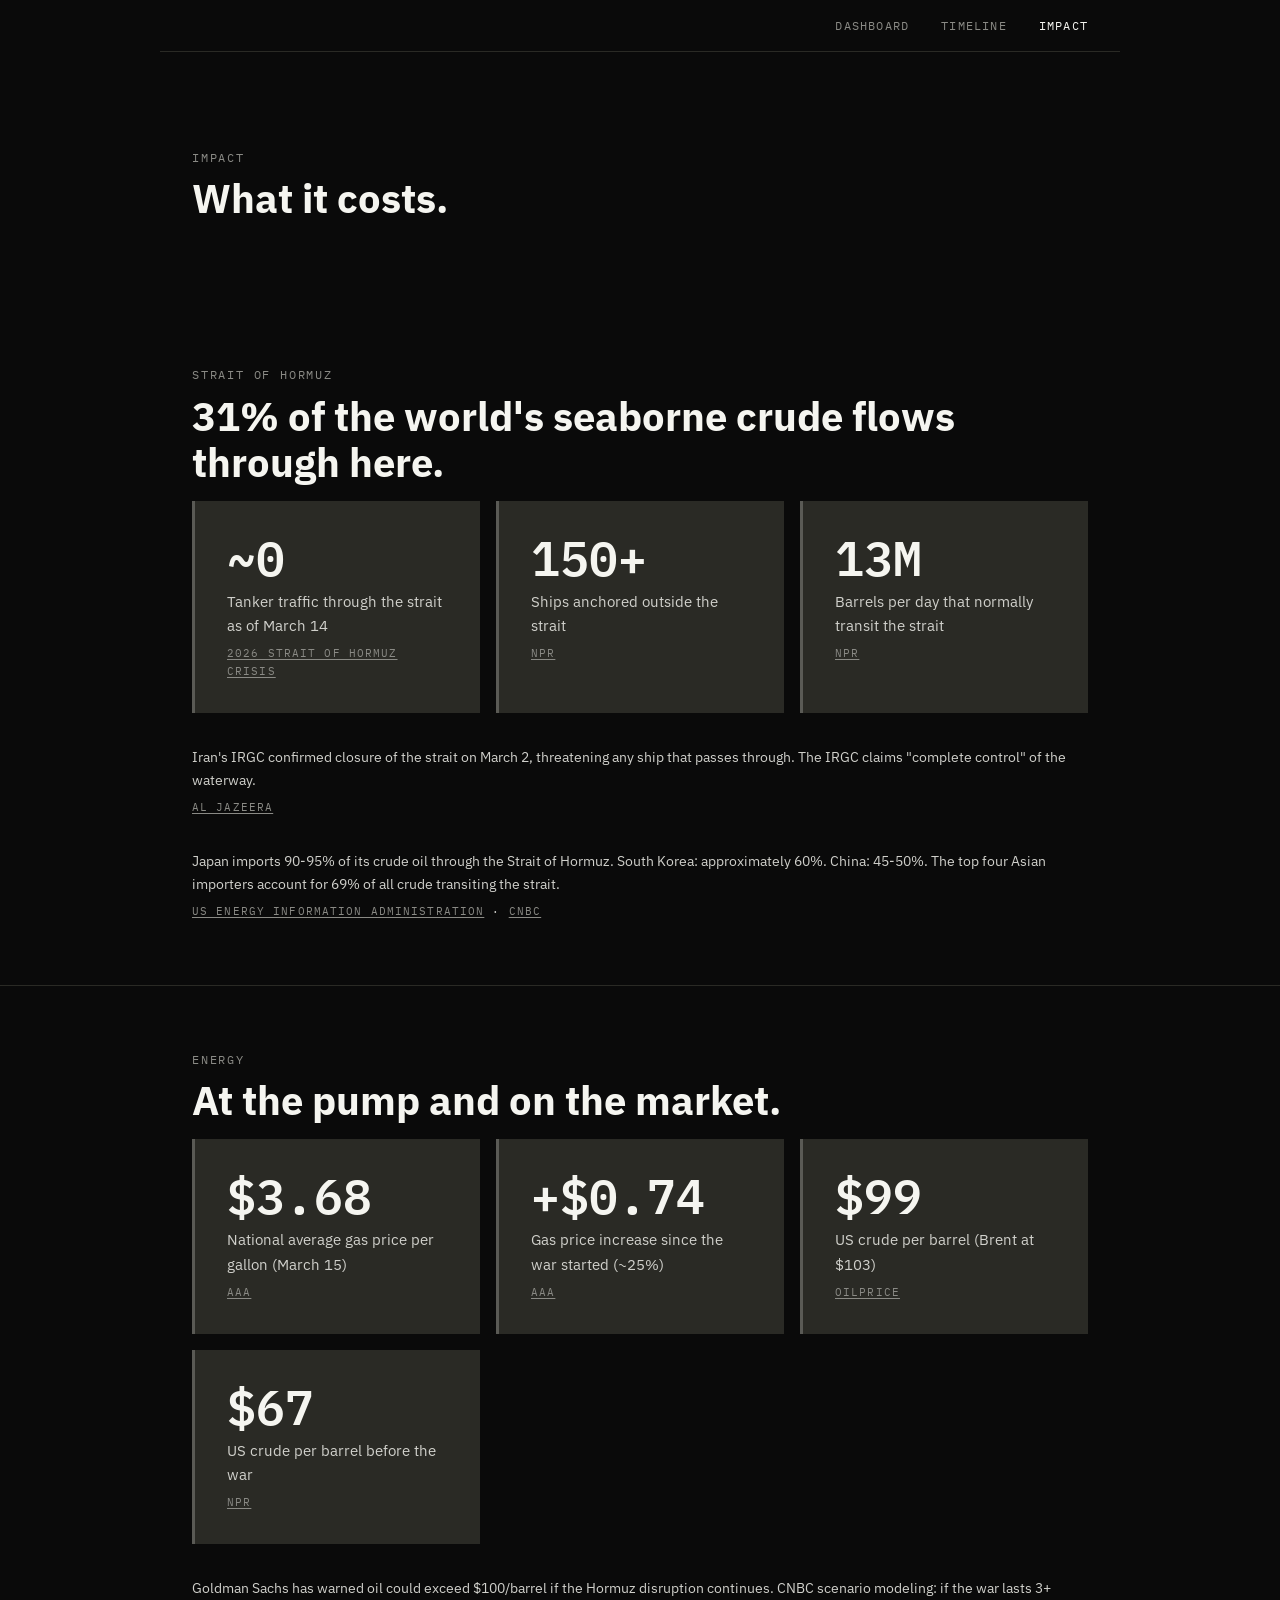
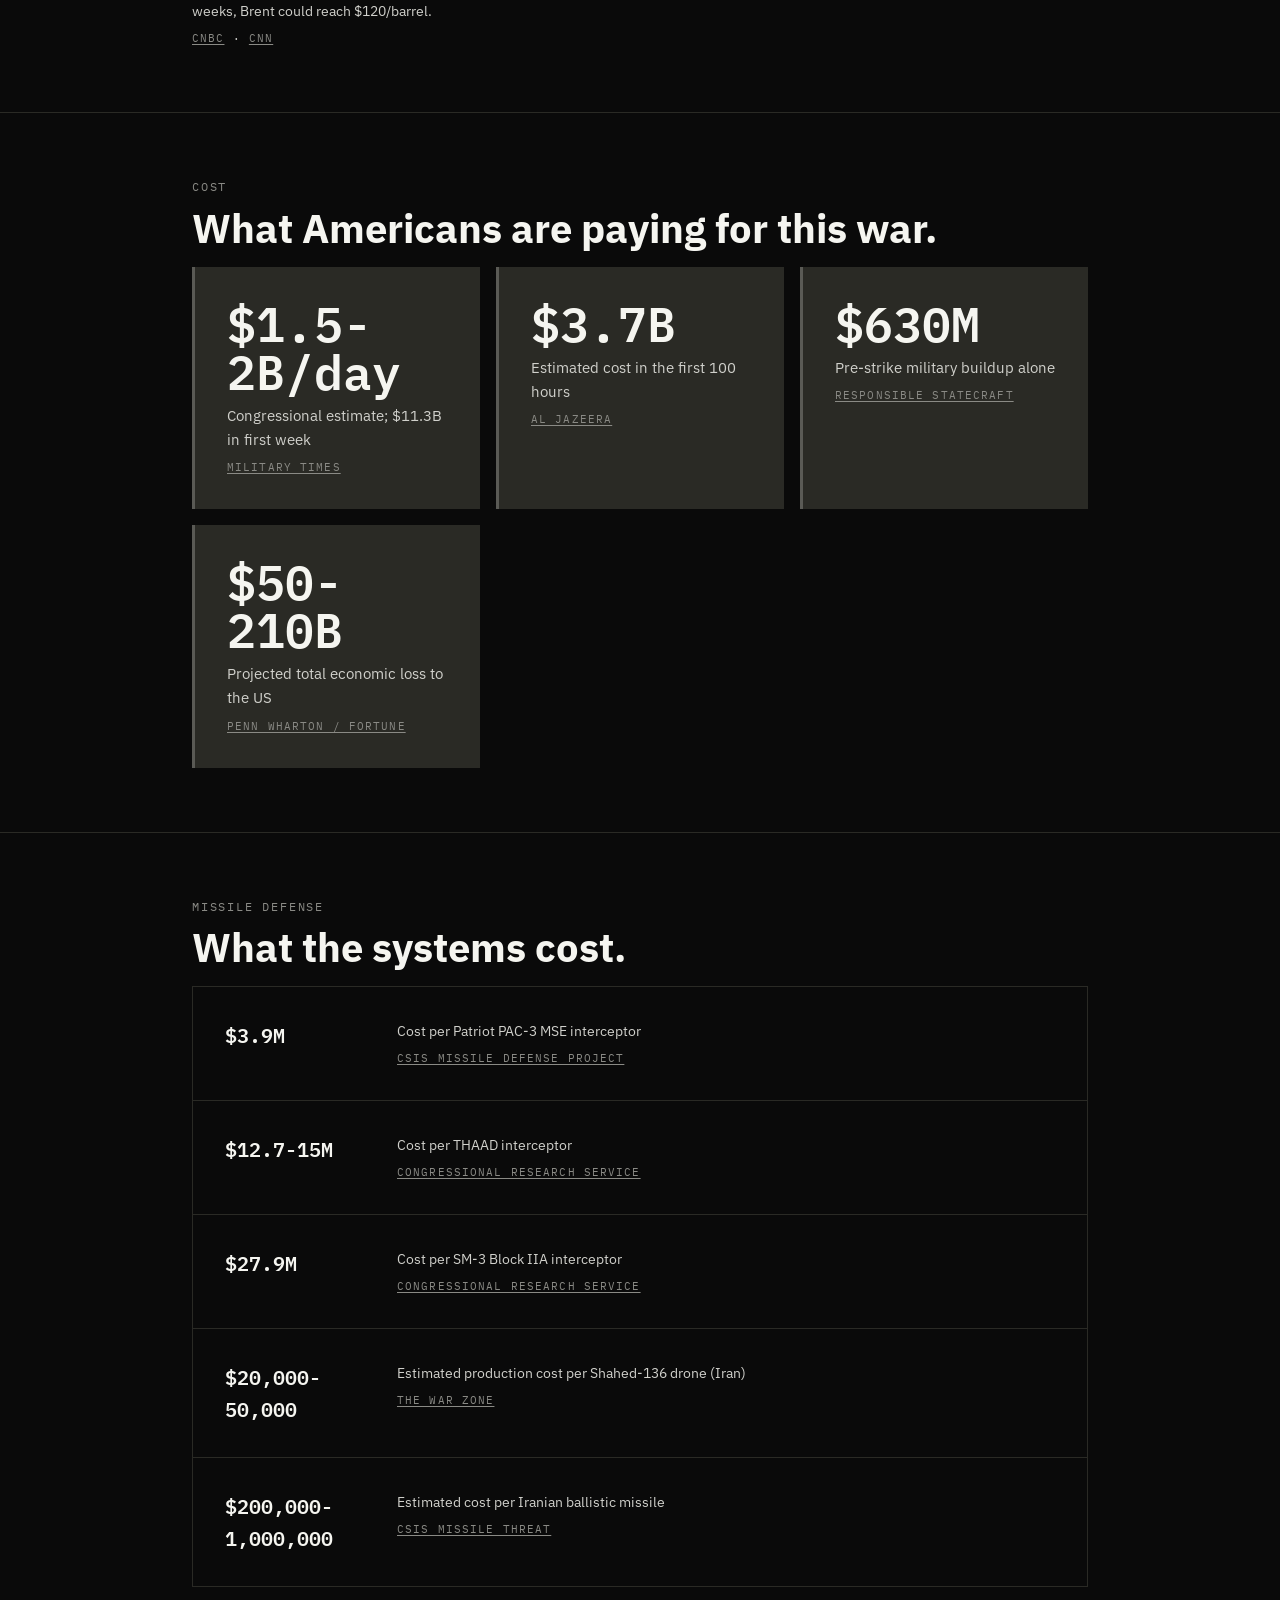
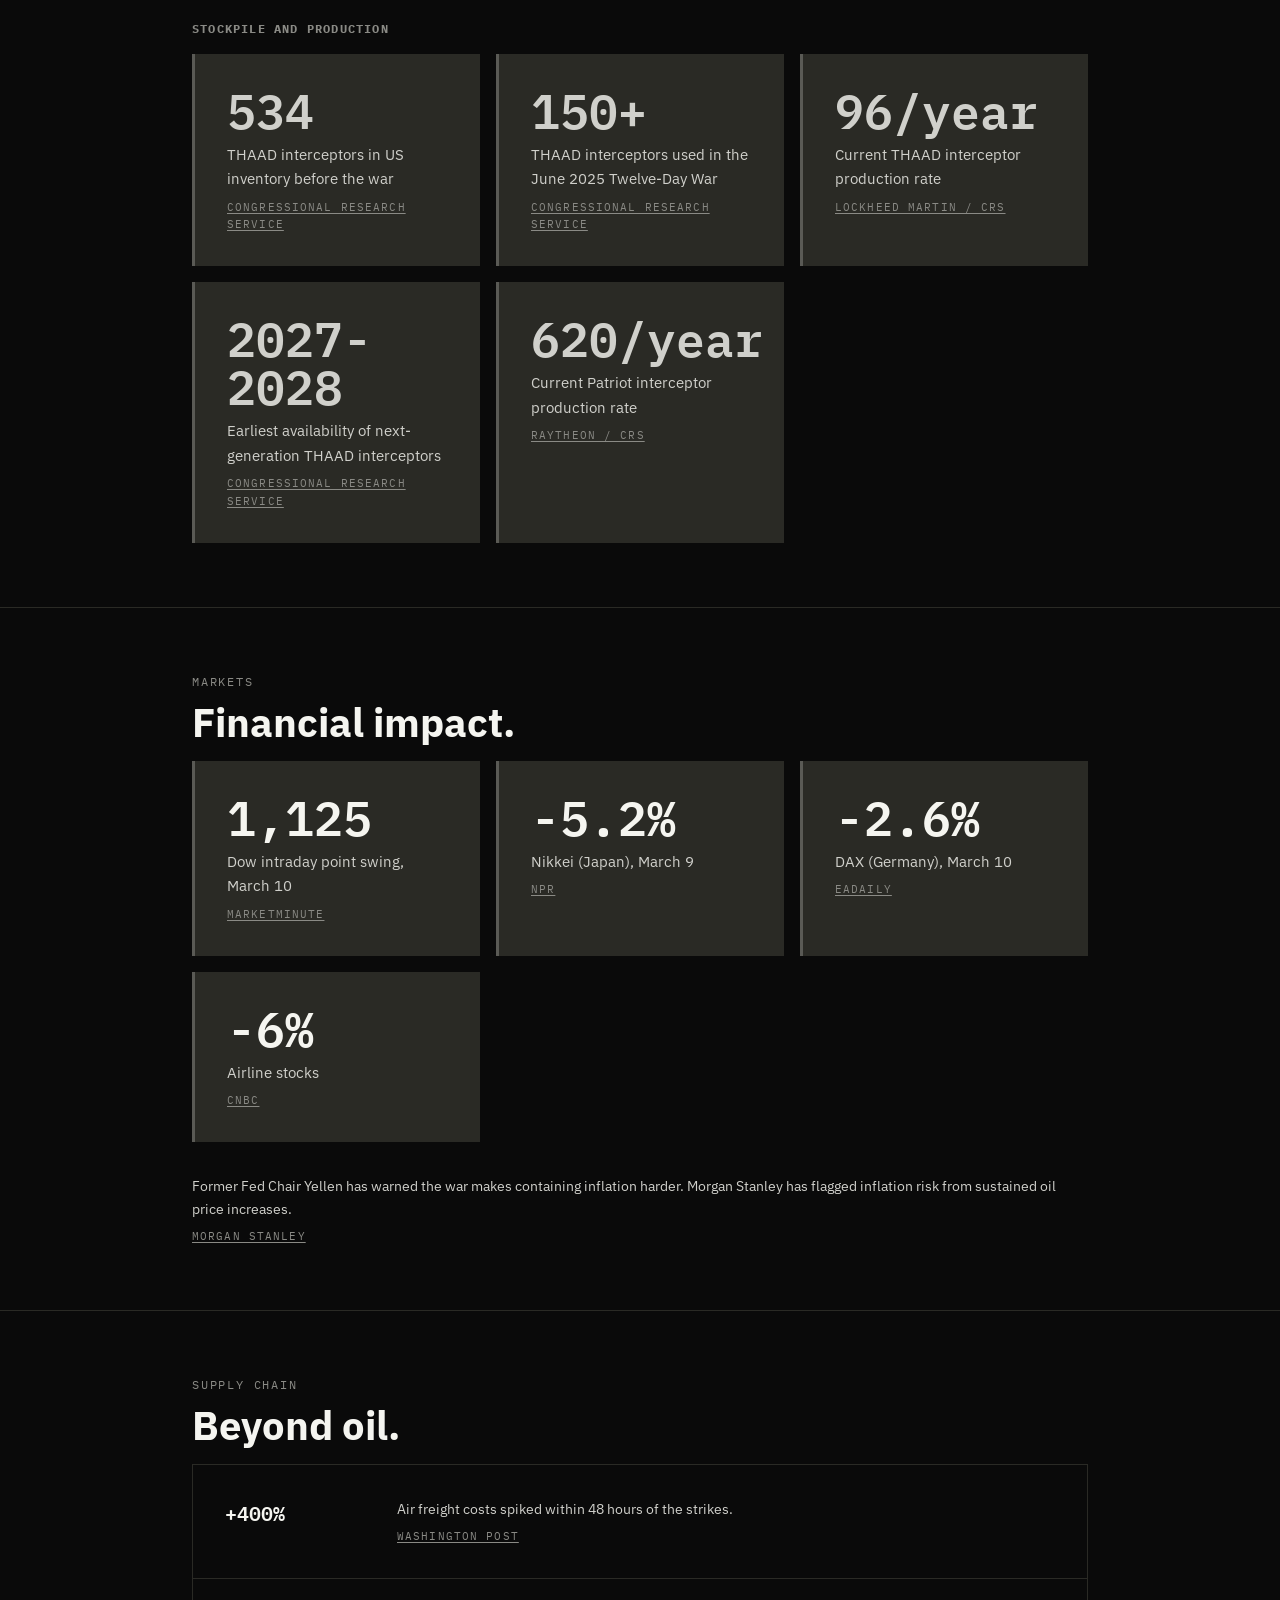
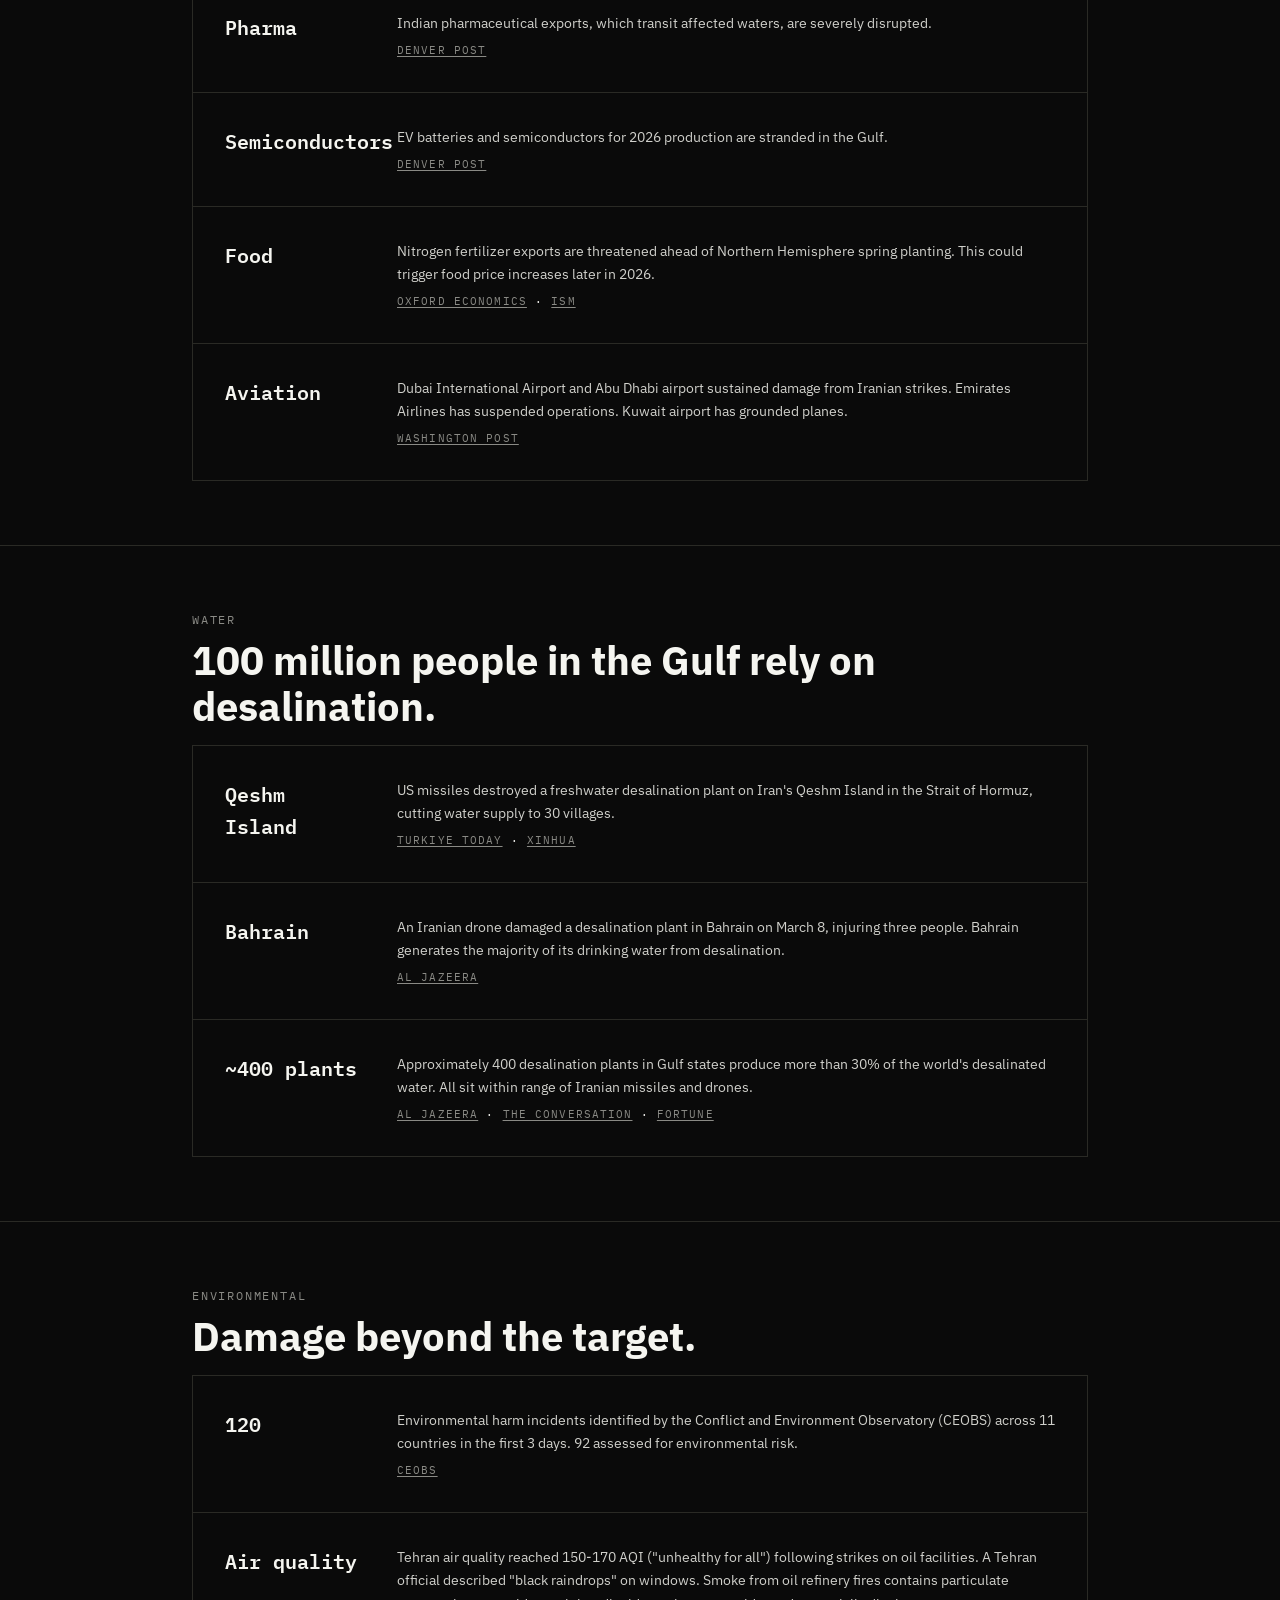
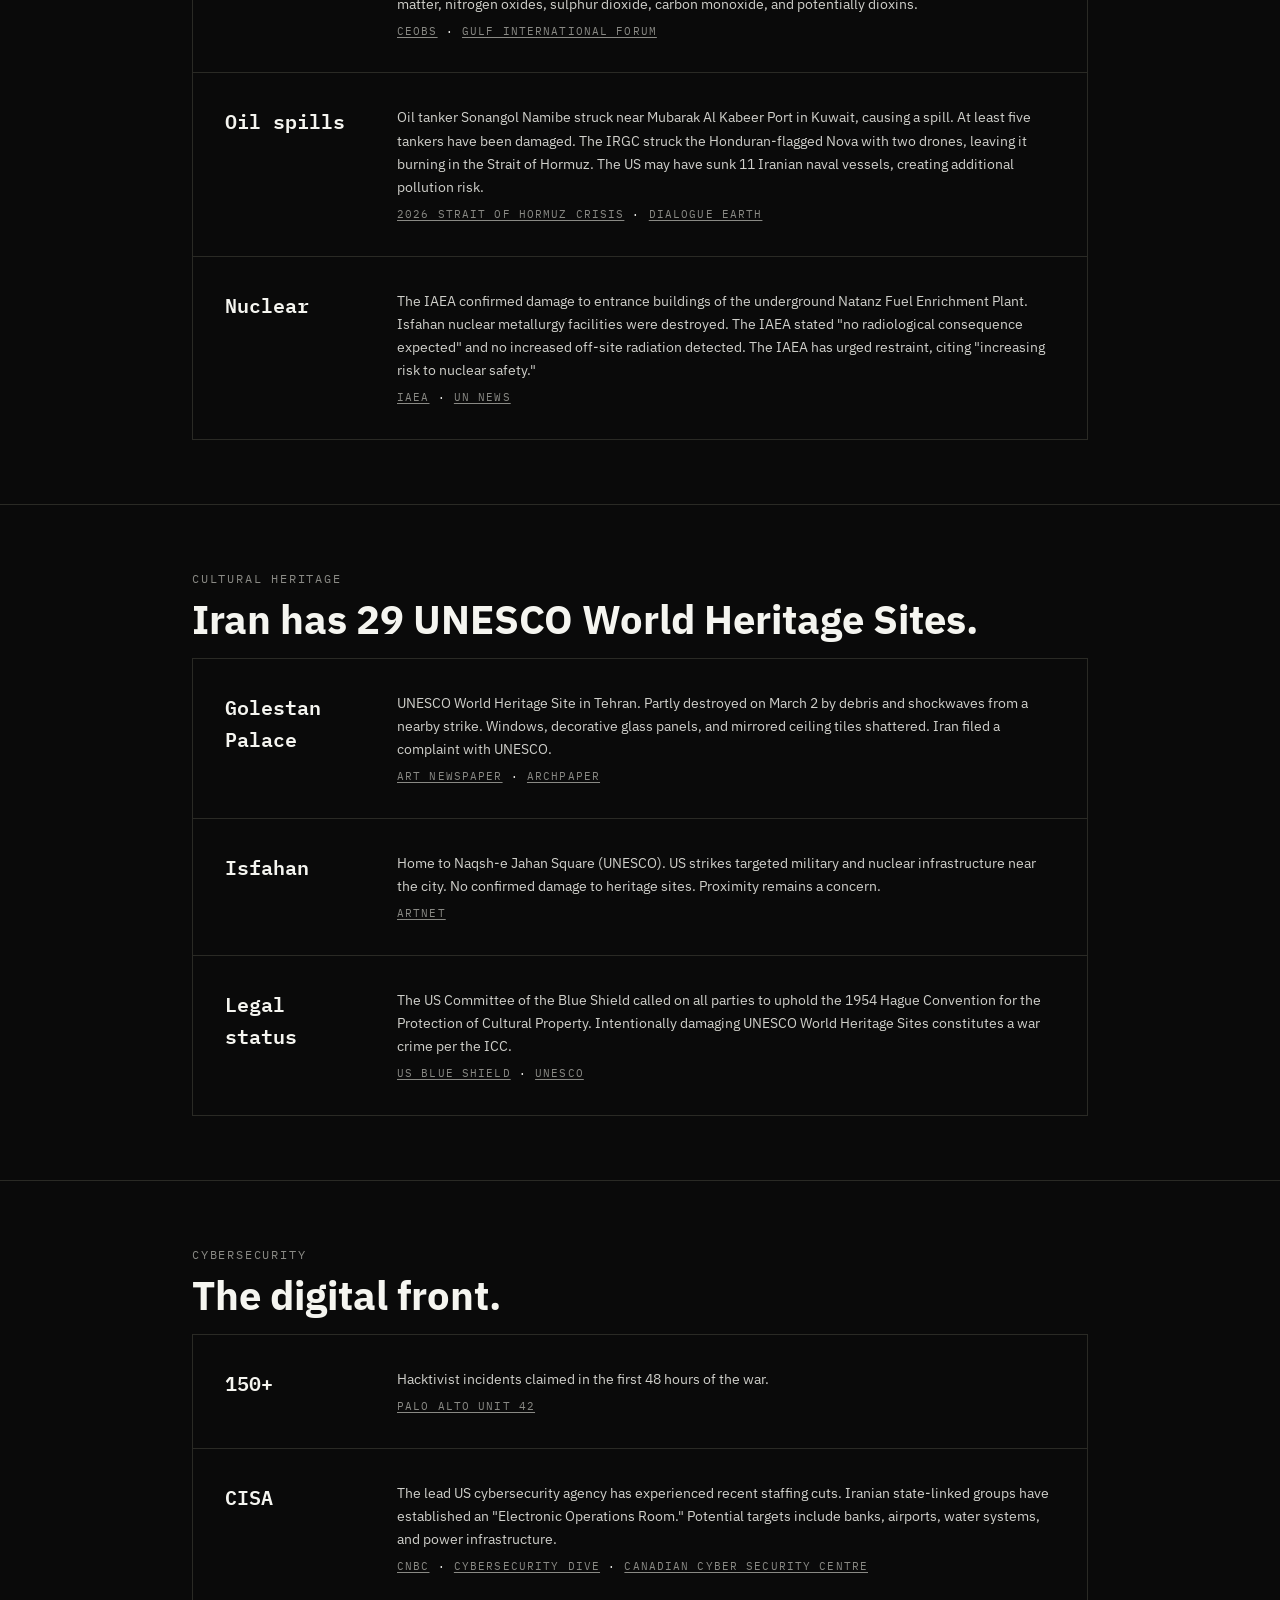
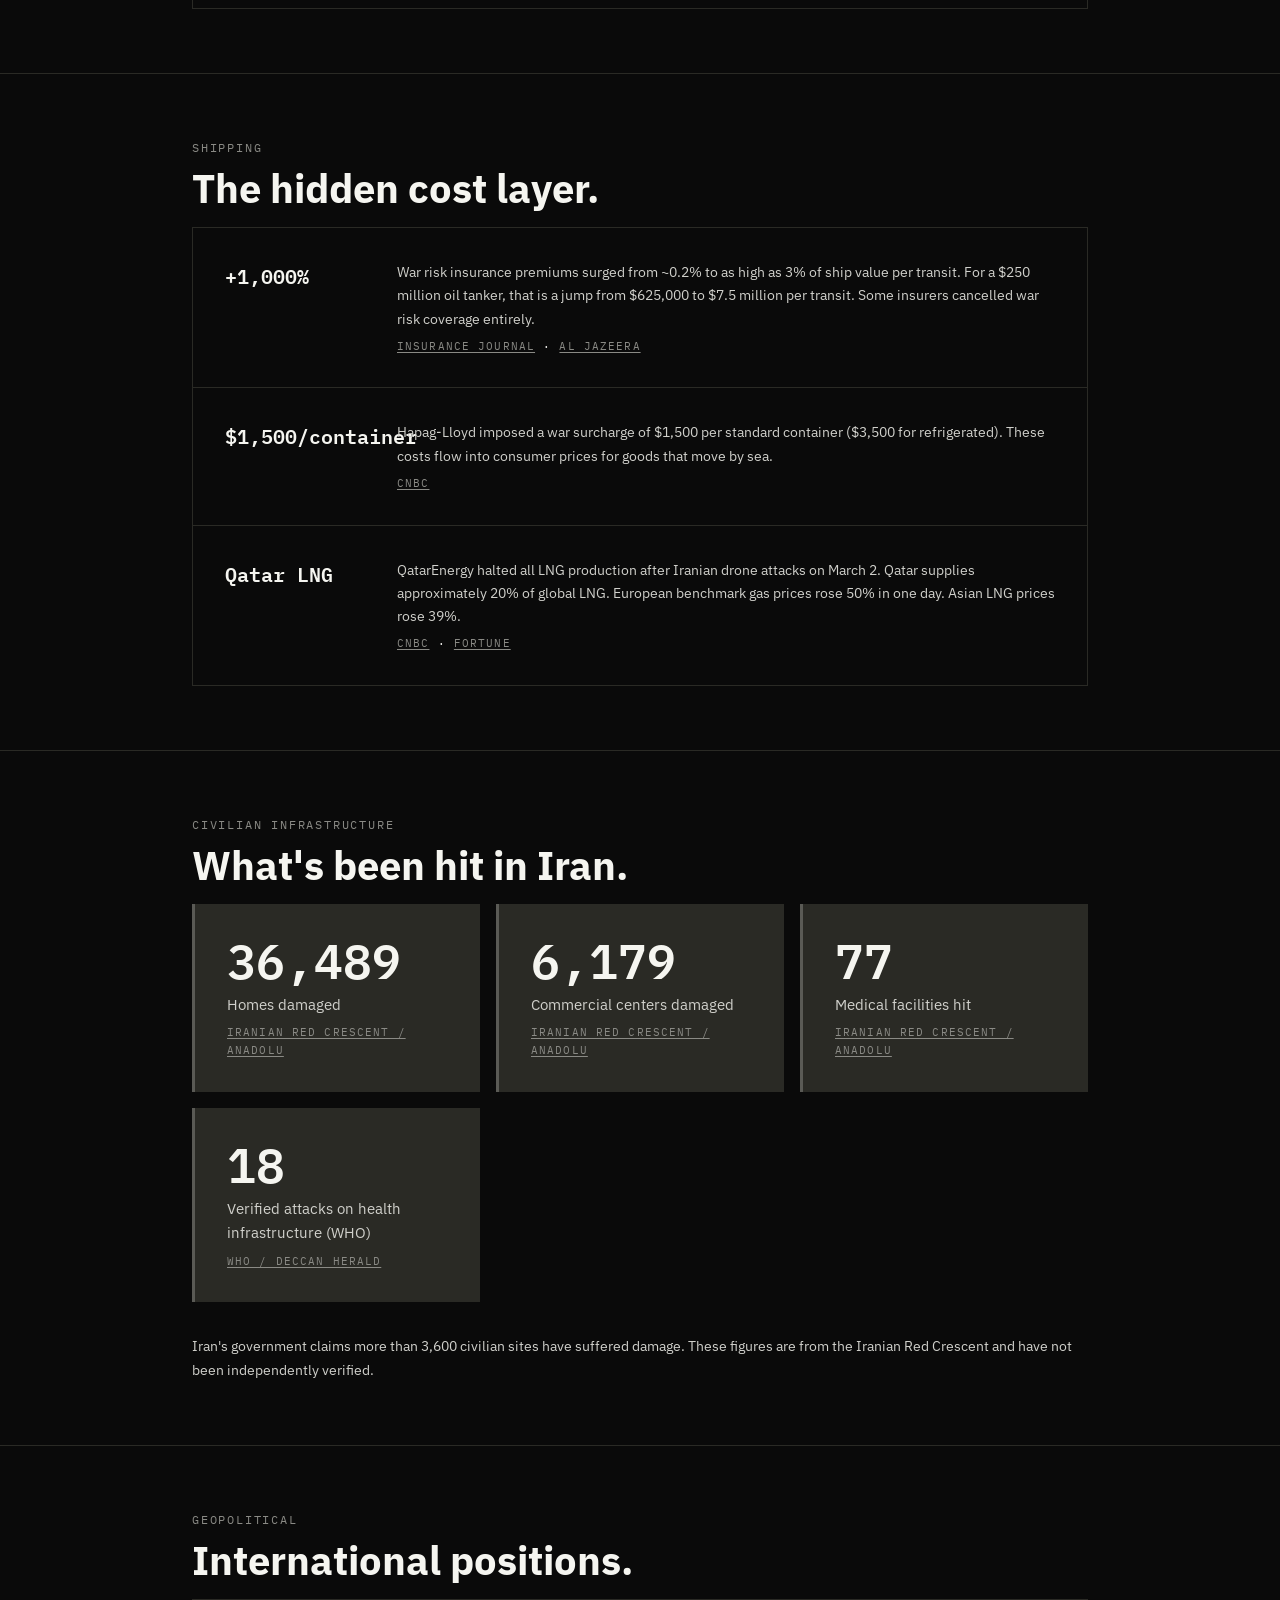
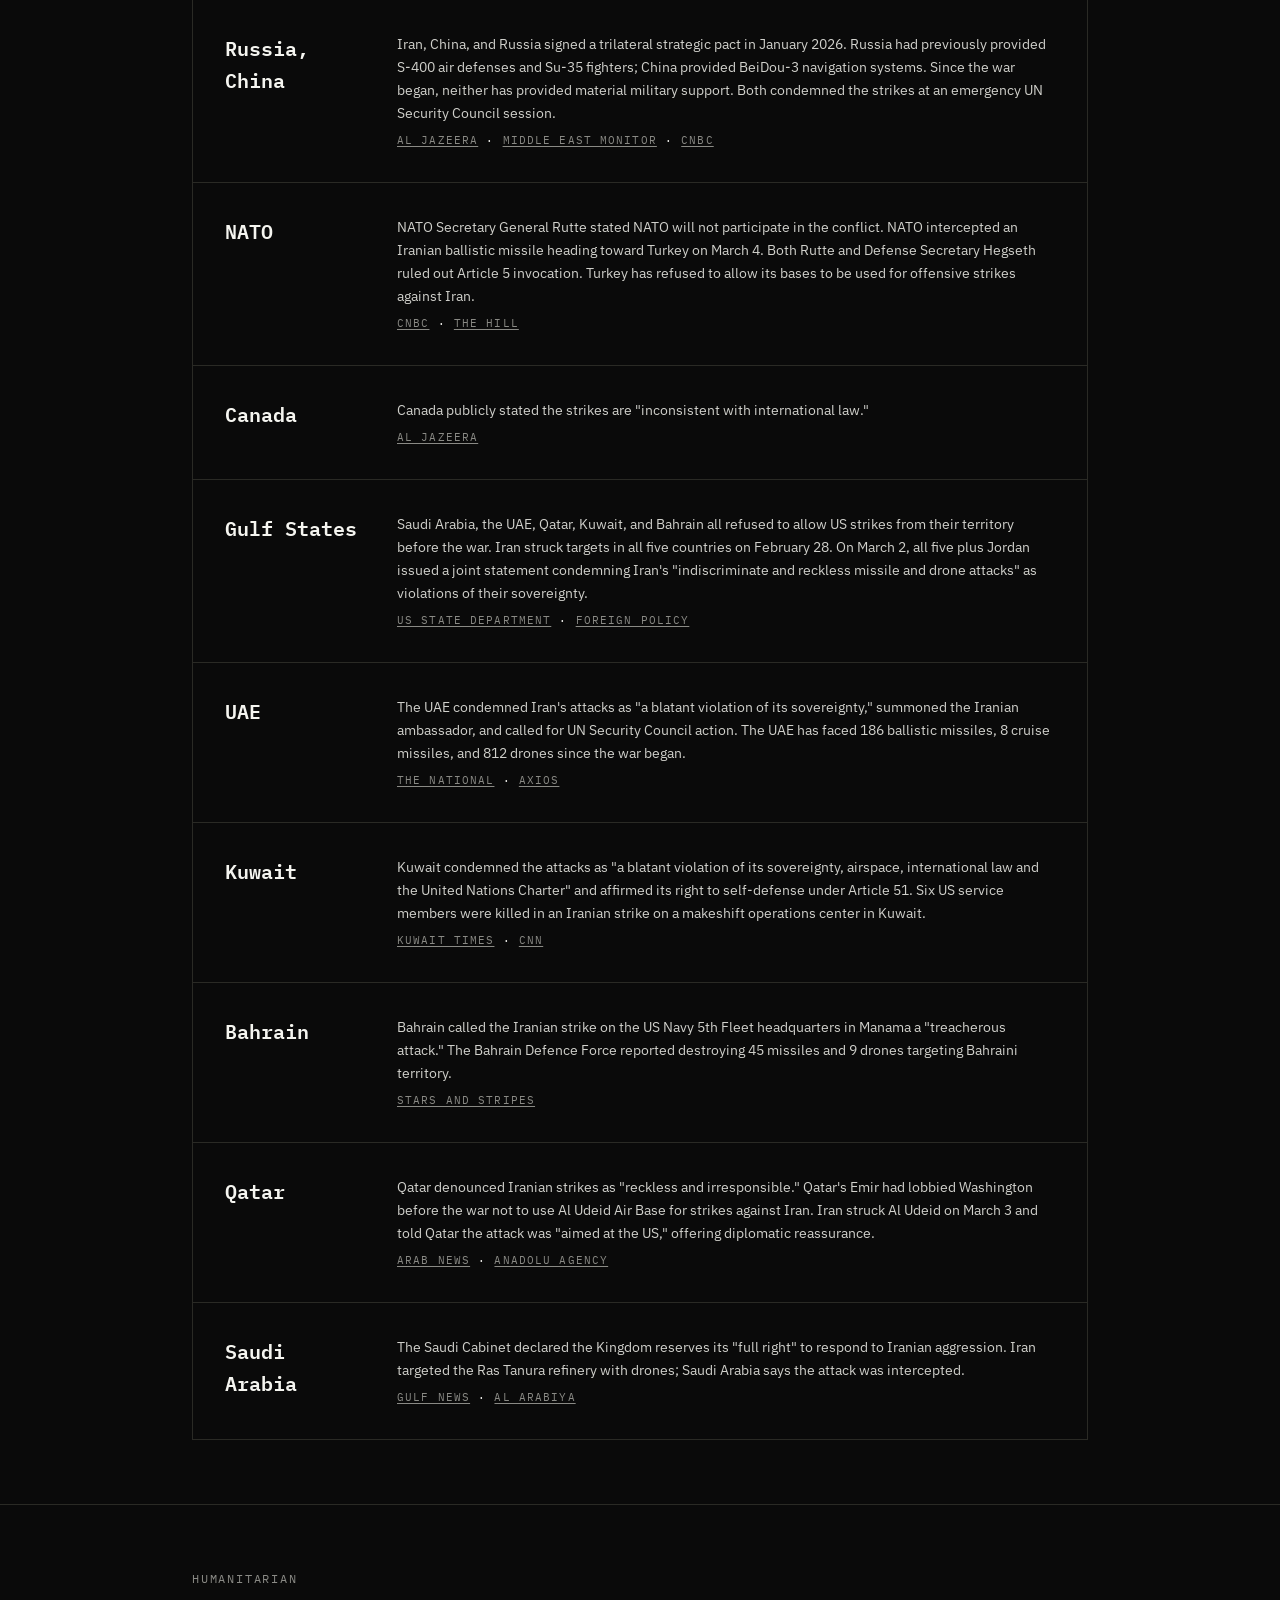
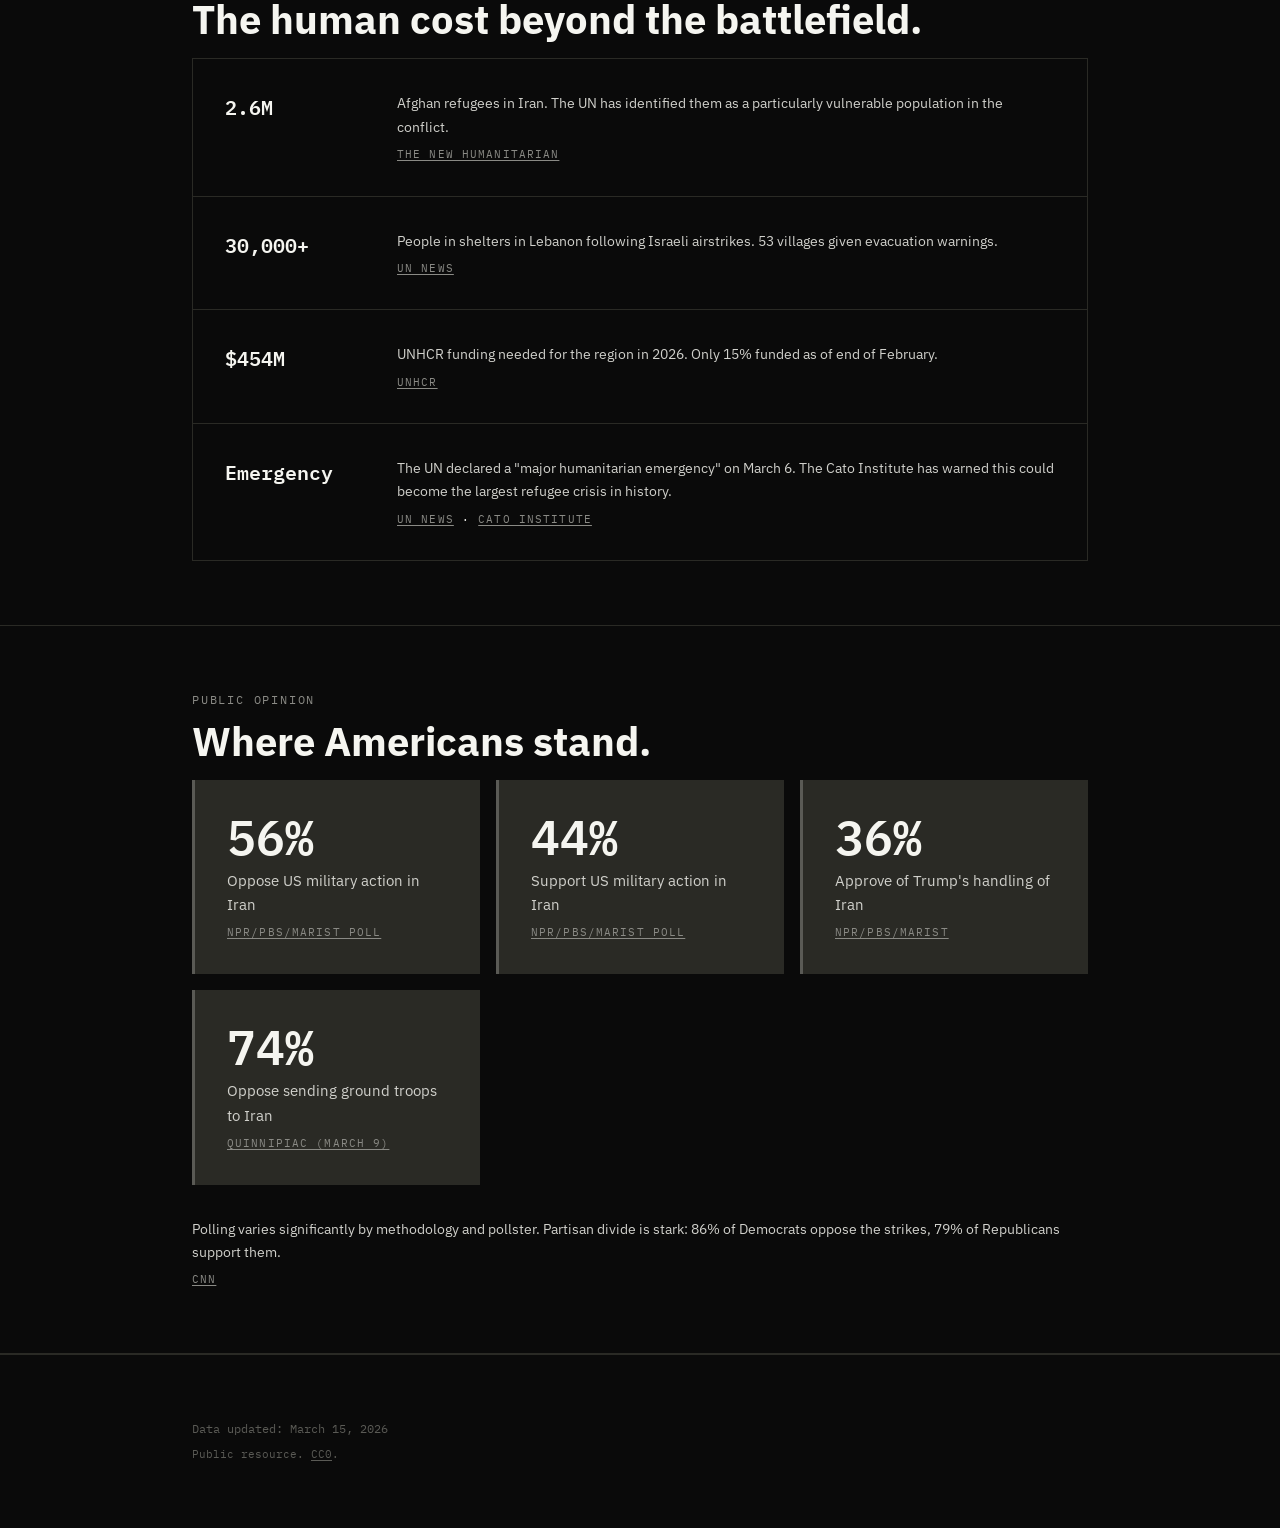
==== commit cee16327: "Daily update: March 15, 2026 (Day 16) Infrastructure damage nearly doubled (homes 19,775->36,489, co" ====
--- a/impact.html
+++ b/impact.html
@@ -829,7 +829,7 @@
 
   <footer class="site-footer">
     <div class="section-inner">
-      <div class="footer-updated">Data updated: March 14, 2026</div>
+      <div class="footer-updated">Data updated: March 15, 2026</div>
       <div class="footer-license">
         Public resource. <a href="https://creativecommons.org/publicdomain/zero/1.0/" target="_blank" rel="noopener">CC0</a>.
       </div>
--- a/style.css
+++ b/style.css
@@ -998,6 +998,44 @@
   color: var(--gray-400);
 }
 
+/* --- Timeline Week Grouping --- */
+.tl-week {
+  margin-bottom: var(--space-md);
+}
+
+.tl-week summary {
+  font-family: var(--font-mono);
+  font-size: 0.85rem;
+  font-weight: 600;
+  color: var(--gray-400);
+  cursor: pointer;
+  padding: var(--space-xs) 0;
+  border-bottom: 1px solid var(--gray-800);
+  list-style: none;
+  display: flex;
+  align-items: center;
+  gap: var(--space-xs);
+}
+
+.tl-week summary::-webkit-details-marker {
+  display: none;
+}
+
+.tl-week summary::before {
+  content: '+';
+  font-size: 1rem;
+  color: var(--gray-600);
+  transition: transform 0.15s;
+}
+
+.tl-week[open] summary::before {
+  content: '\2212';
+}
+
+.tl-week summary:hover {
+  color: var(--white);
+}
+
 /* =========================================
    ACCESSIBILITY & REDUCED MOTION
    ========================================= */
